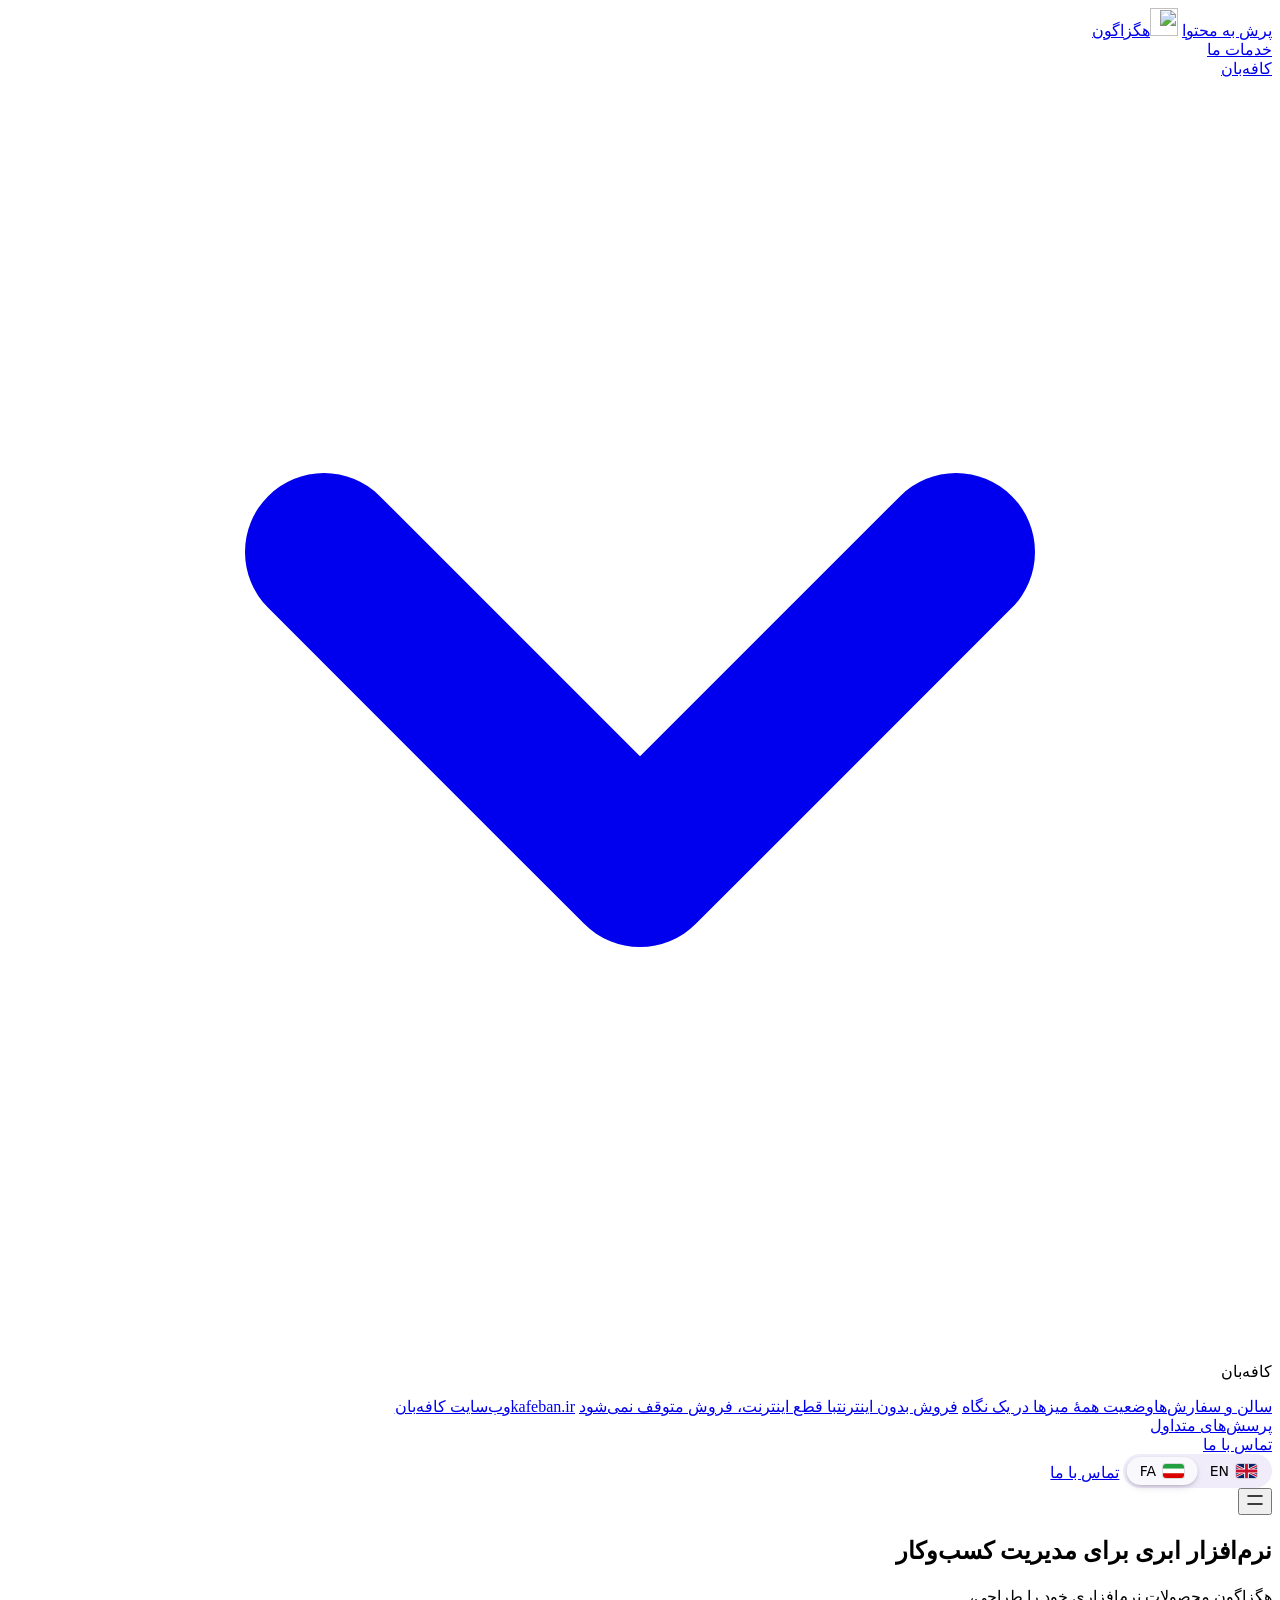
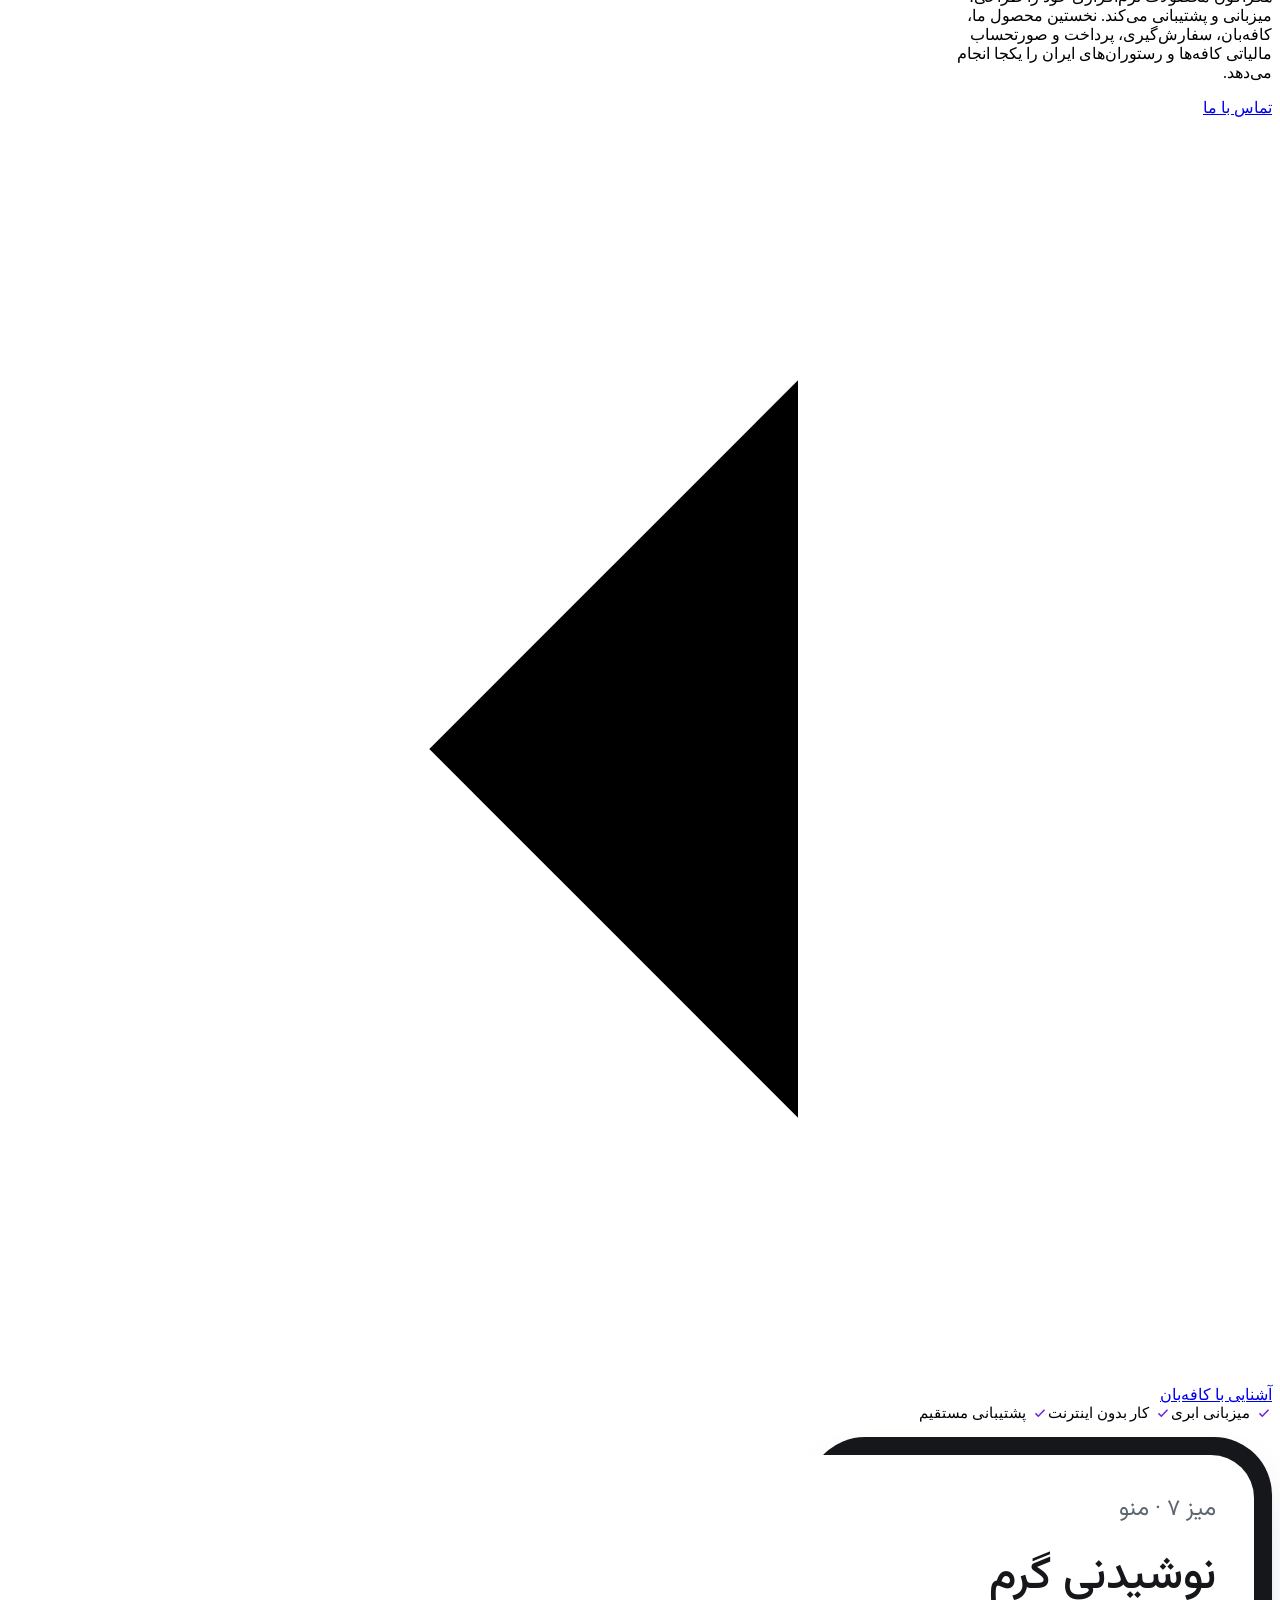
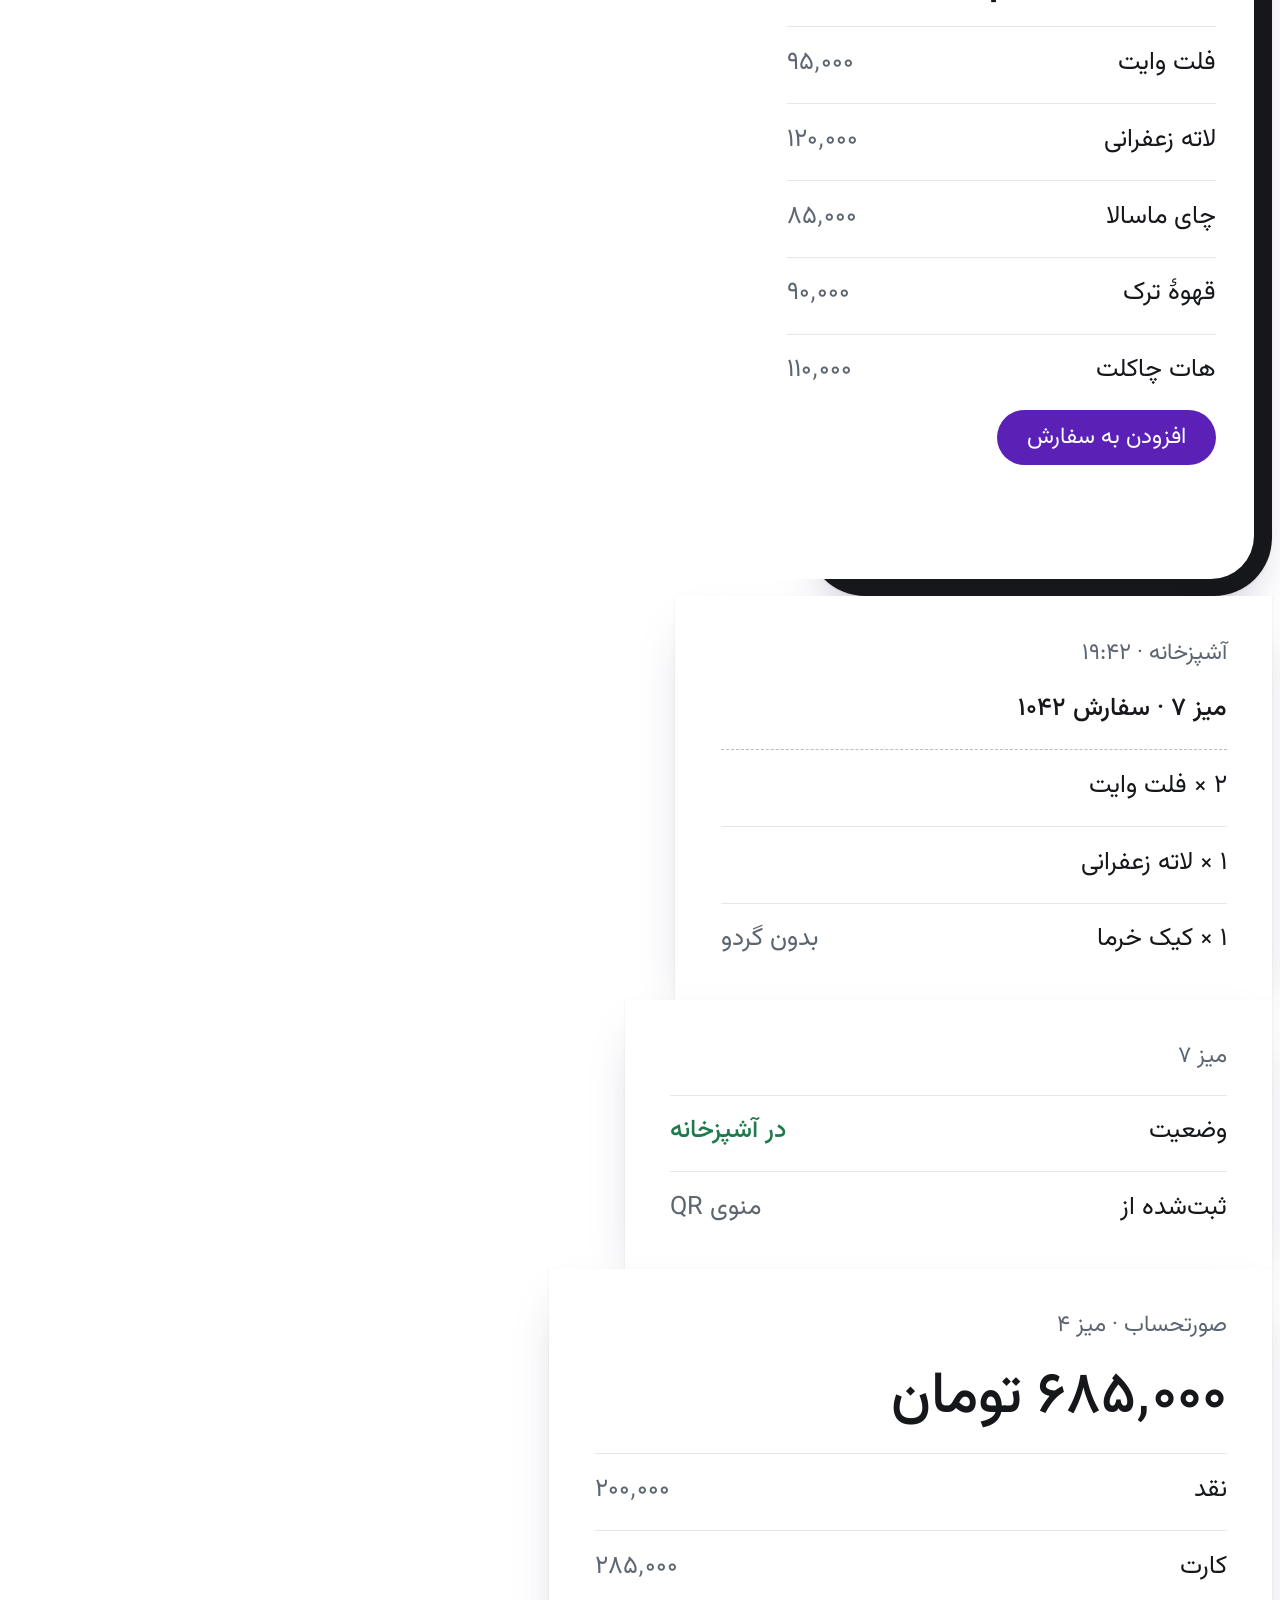
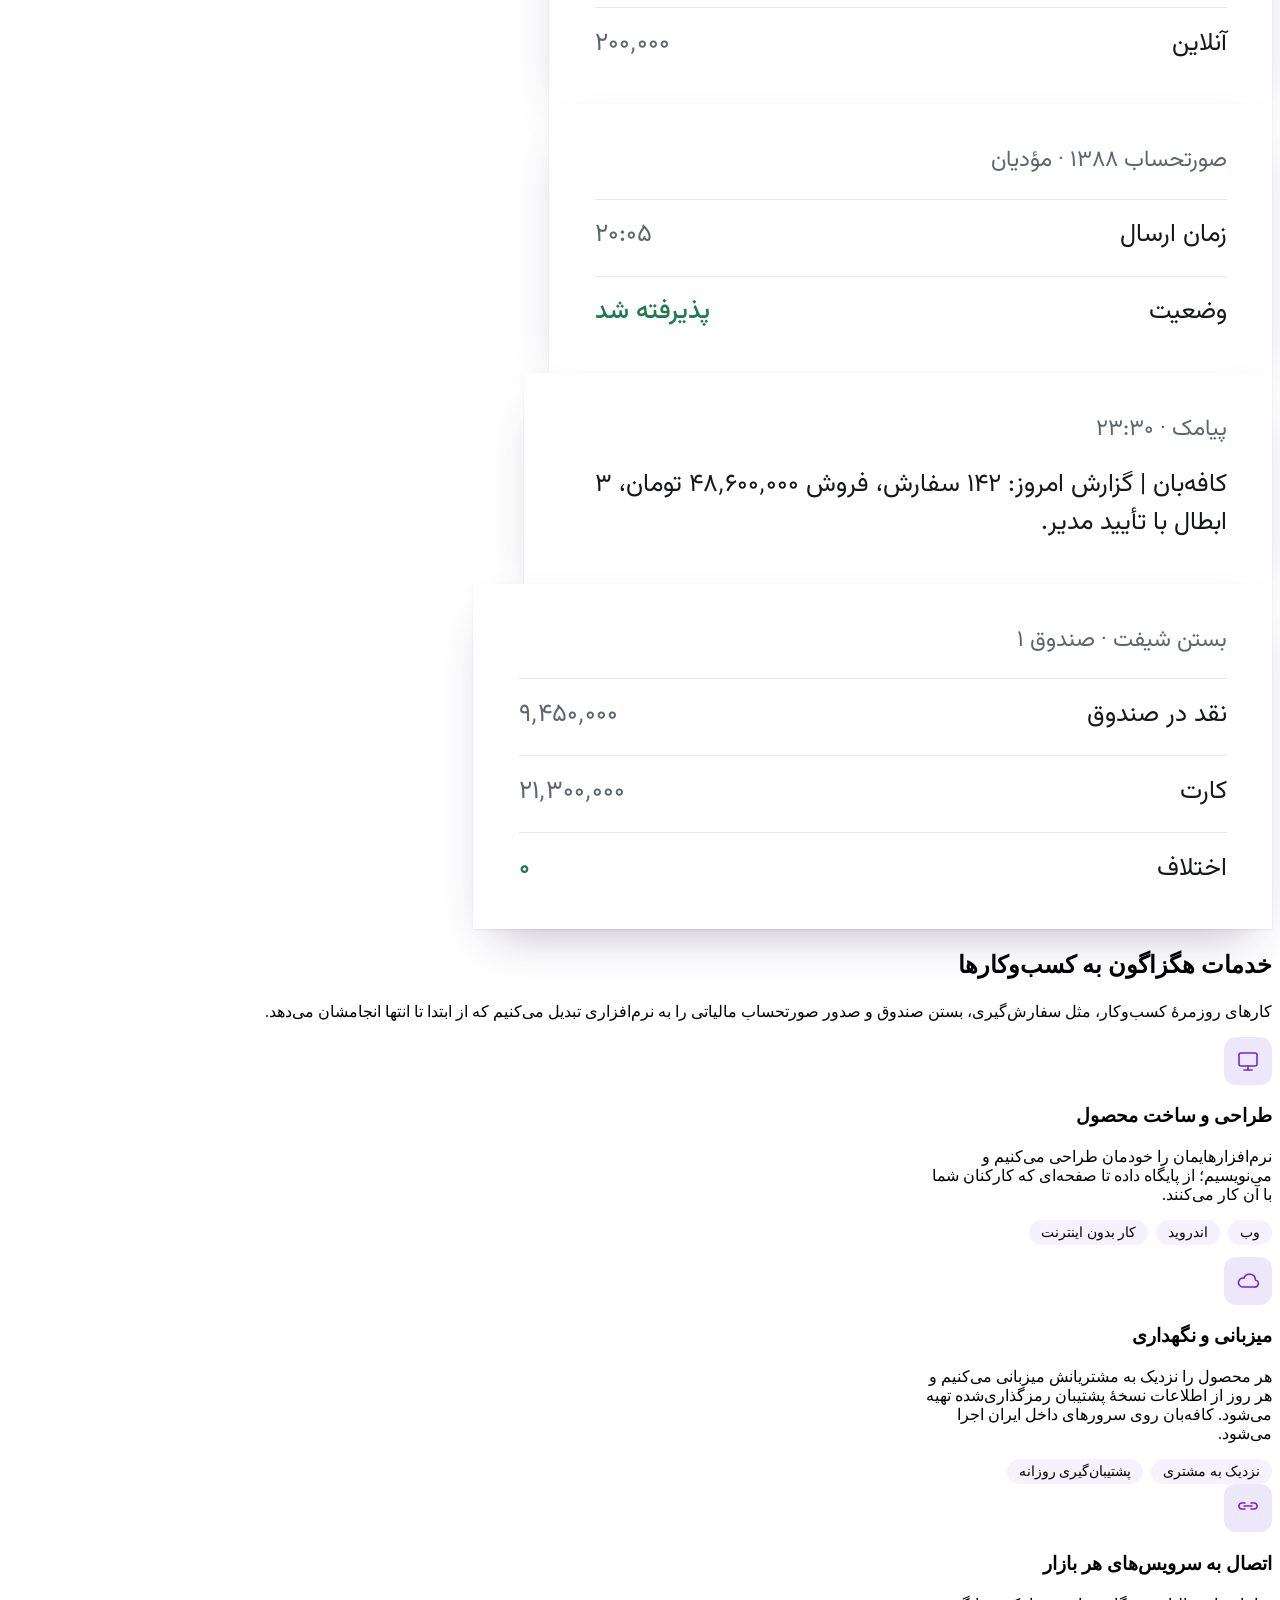
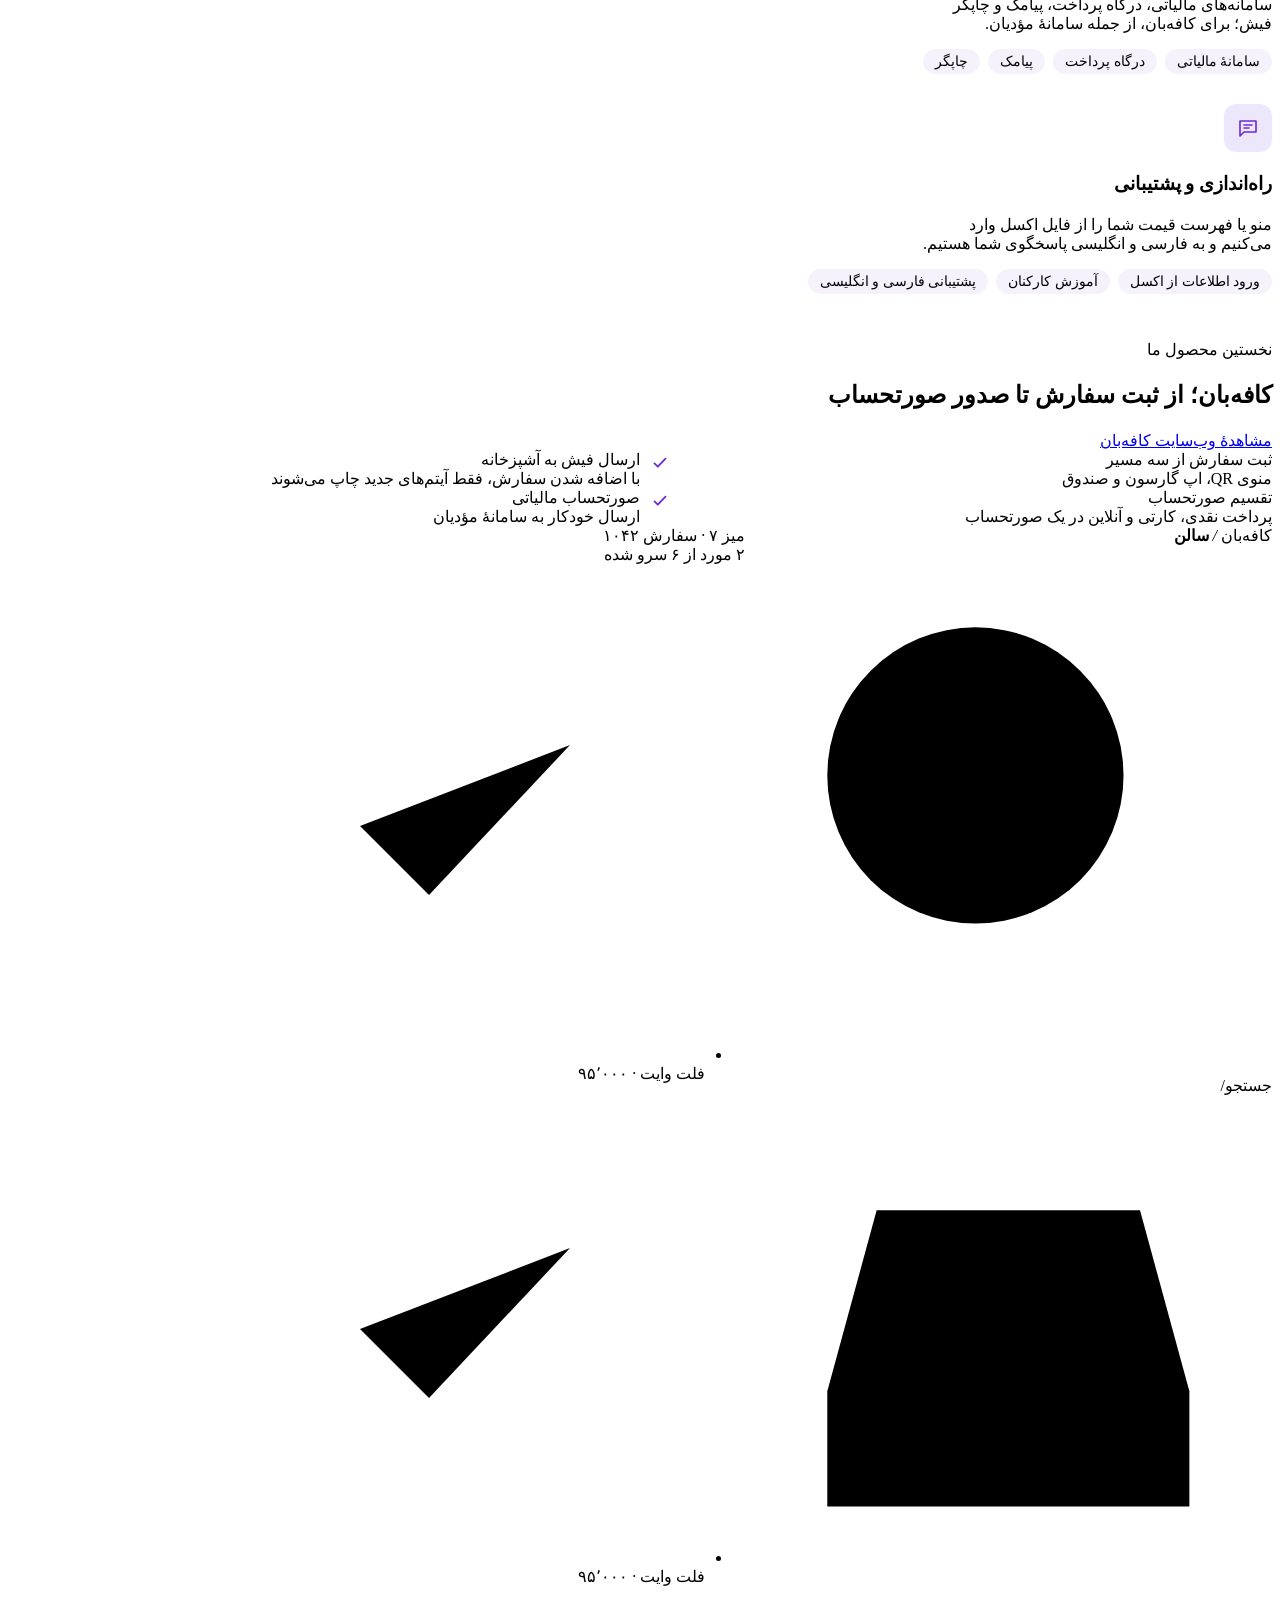
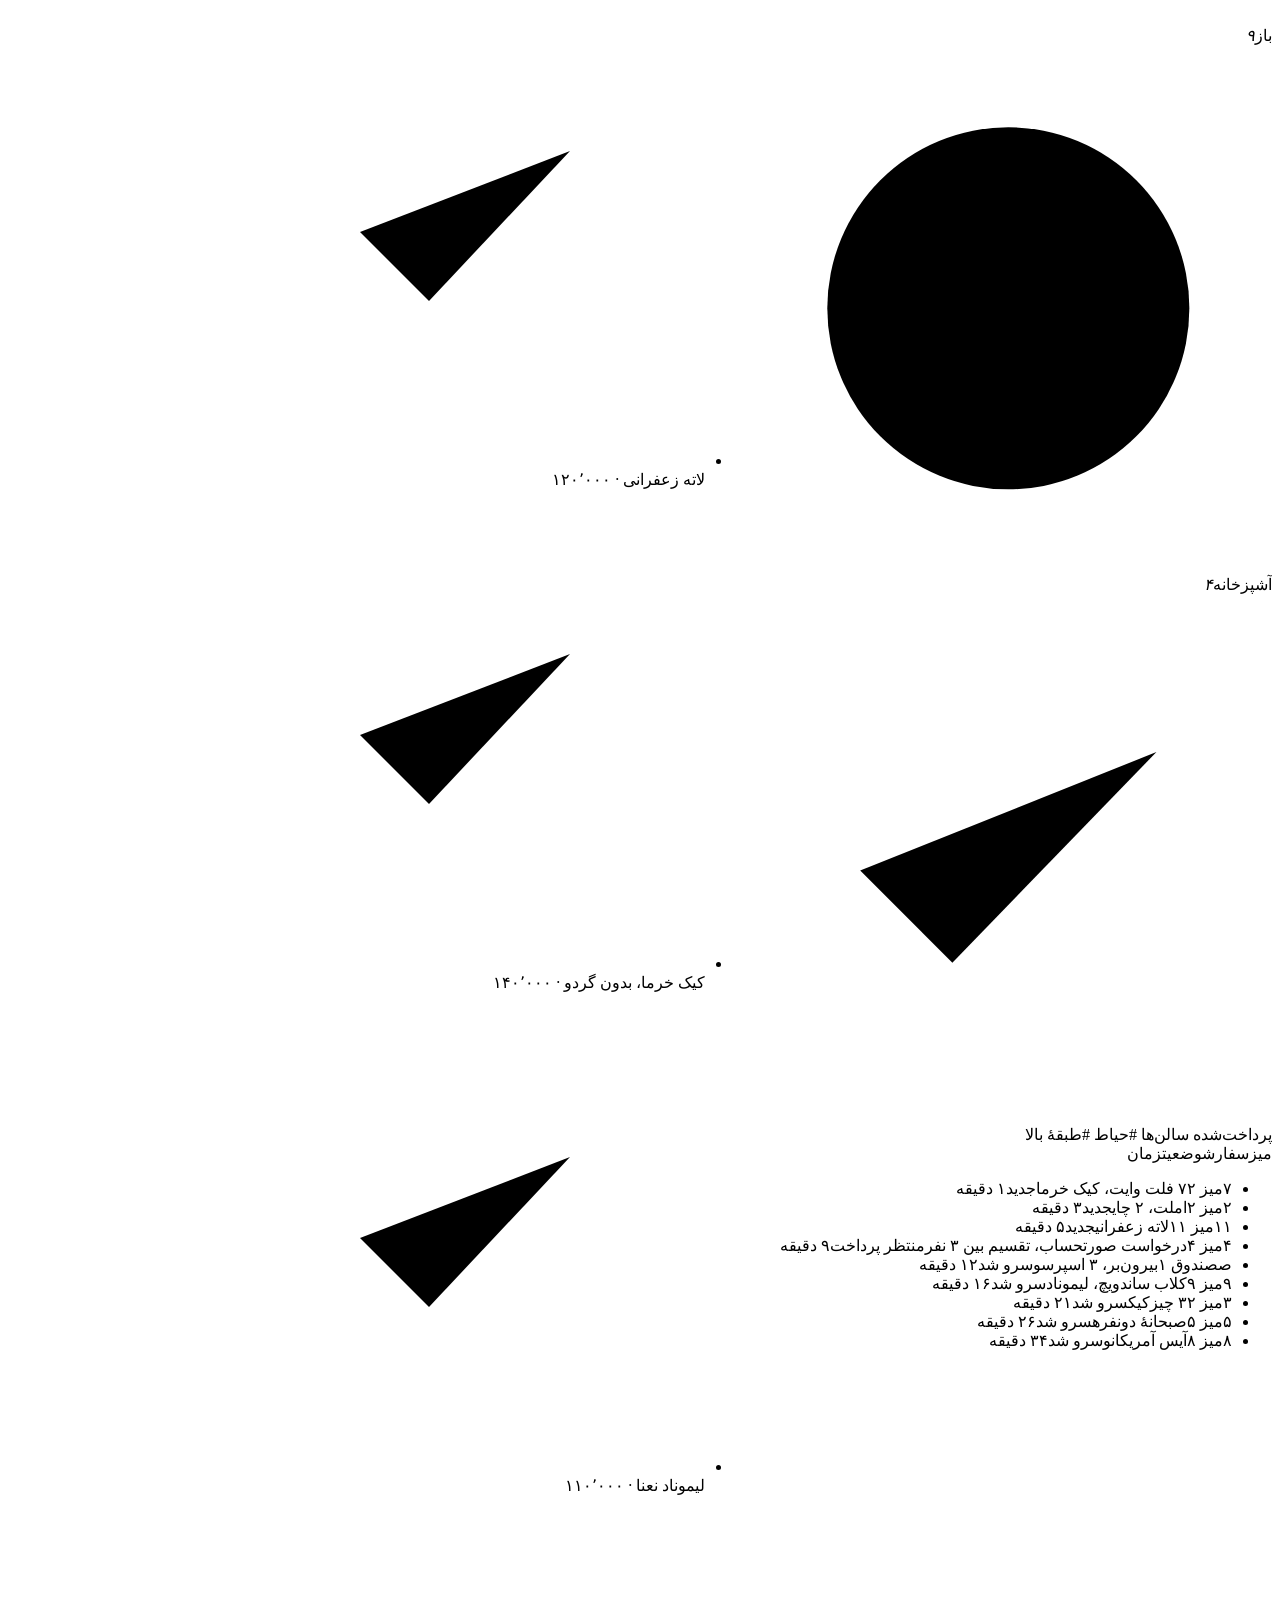
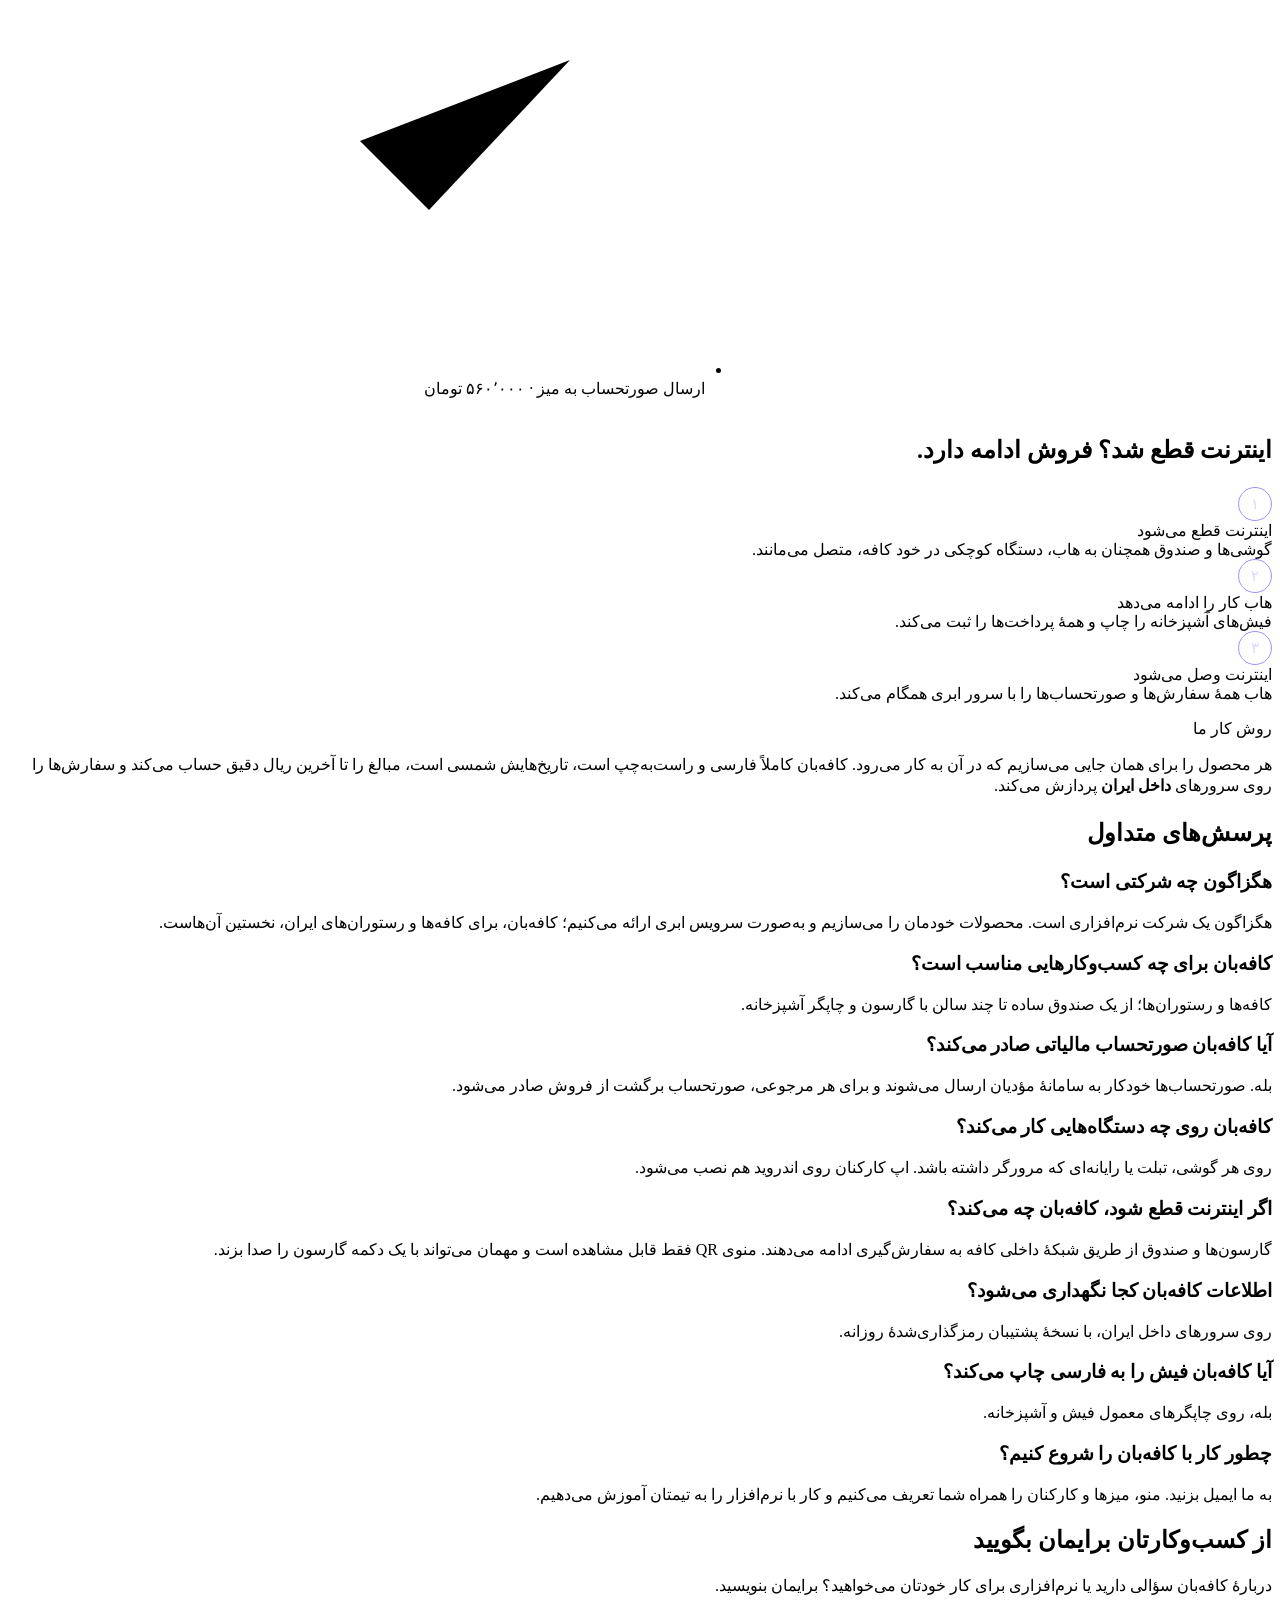
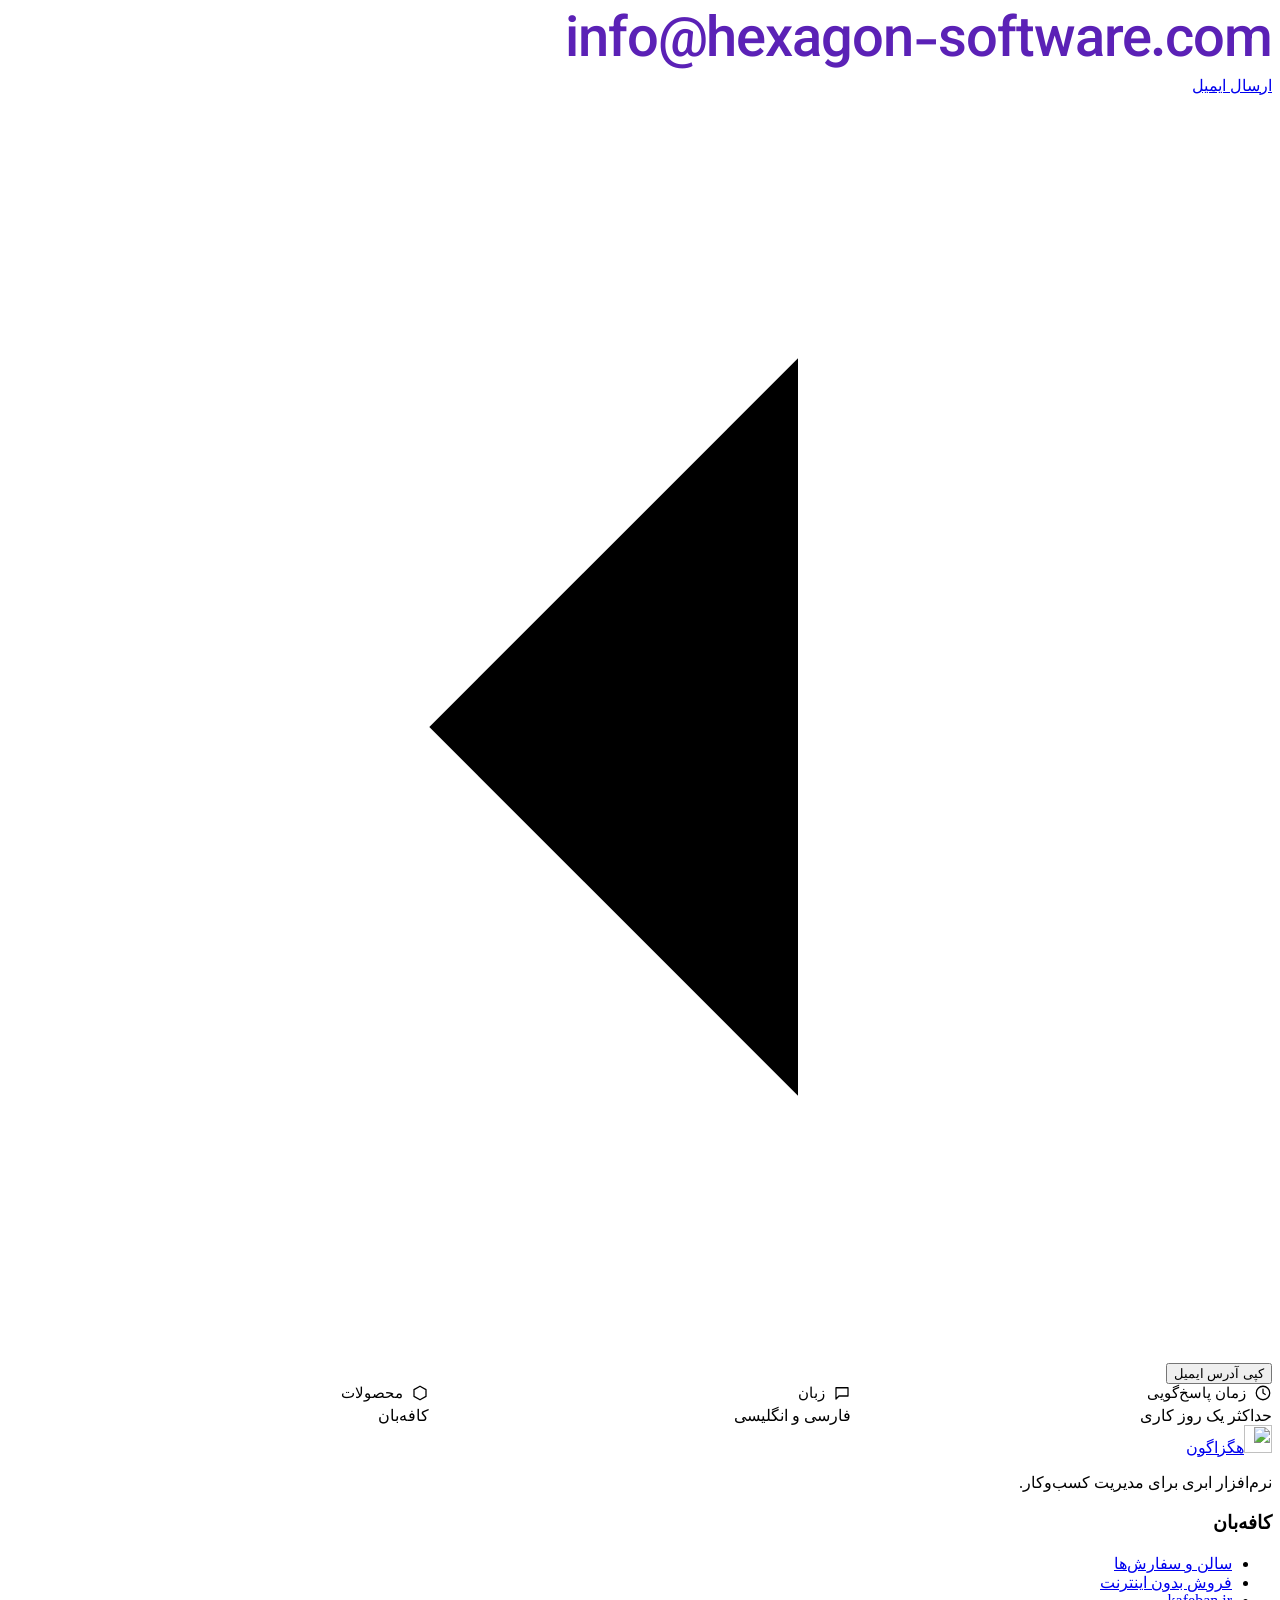
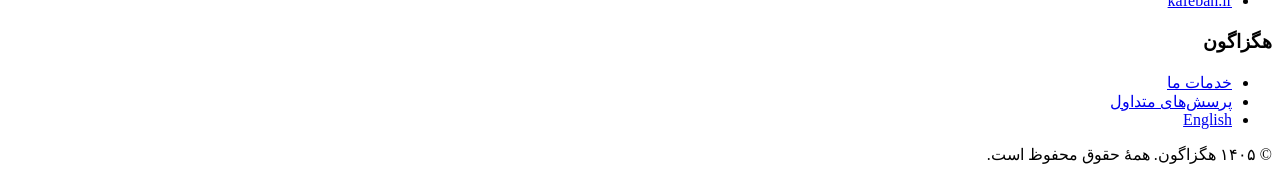
==== fa/index.html @ b2564fd8 "feat: add English and Persian company pages - Hero, services, Kafeban, offline selling, approach, FA" ====
<!doctype html>
<html lang="fa" dir="rtl" data-type="software" data-radius="soft" data-ground="sky" data-buttons="pill" data-motion>
<head>
<meta charset="utf-8">
<meta name="viewport" content="width=device-width, initial-scale=1, viewport-fit=cover">
<title>هگزاگون | نرم‌افزار ابری برای مدیریت کسب‌وکار</title>
<meta name="description" content="هگزاگون نرم‌افزارهای ابری خود را طراحی، میزبانی و پشتیبانی می‌کند. کافه‌بان، نخستین محصول ما، سفارش‌گیری، پرداخت و صورتحساب مالیاتی کافه‌ها و رستوران‌های ایران را یکجا انجام می‌دهد.">
<meta property="og:type" content="website">
<meta property="og:title" content="هگزاگون | نرم‌افزار ابری برای مدیریت کسب‌وکار">
<meta property="og:description" content="کافه‌بان، نخستین محصول هگزاگون، سفارش‌گیری، پرداخت و صورتحساب مالیاتی کافه‌ها و رستوران‌های ایران را یکجا انجام می‌دهد.">
<meta property="og:url" content="https://hexagon-software.com/fa/">
<meta property="og:image" content="https://hexagon-software.com/share.jpg">
<meta name="twitter:card" content="summary_large_image">
<link rel="icon" href="../favicon.svg" type="image/svg+xml">
<meta name="theme-color" content="#f9f8fc">
<link rel="canonical" href="https://hexagon-software.com/fa/">
<link rel="alternate" hreflang="fa" href="https://hexagon-software.com/fa/">
<link rel="alternate" hreflang="en" href="https://hexagon-software.com/">
<meta name="site-kind" content="software">
<meta name="page-type" content="software">
<link rel="preconnect" href="https://fonts.googleapis.com">
<link rel="preconnect" href="https://fonts.gstatic.com" crossorigin>
<link href="https://fonts.googleapis.com/css2?family=Vazirmatn:wght@400..600&family=DM+Mono:wght@400;500&display=swap" rel="stylesheet">
<link rel="stylesheet" href="../assets/system.css">
<link rel="stylesheet" href="../assets/ui/cards.css">
<link rel="stylesheet" href="../assets/motion/motion.css">
<link rel="stylesheet" href="../assets/backgrounds/backgrounds.css">
<link rel="stylesheet" href="../assets/layout/layout.css">
<link rel="stylesheet" href="../assets/icons/icon.css">
<style>
:root {
  /* violet, from the logo (#7C3AED): darker steps carry text and buttons so they read at 7:1 */
  --p-bg: #f9f8fc; --p-surface: #f0ecf9; --p-ink: #1f1633; --p-muted: #4e4466;
  --p-accent: #6d28d9; --p-accent-ink: #ffffff; --p-action: #5b21b6; --p-action-ink: #ffffff;
  --p-inv-bg: #1f1633; --p-inv-surface: #2d2247; --p-inv-ink: #f9f8fc; --p-inv-muted: #cbc3dd;
  --p-inv-accent: #c4b5fd; --p-inv-accent-ink: #1f1633; --p-inv-action: #f9f8fc; --p-inv-action-ink: #1f1633;
  /* Persian: Vazirmatn in place of Instrument Sans (no Persian glyphs); no negative tracking on Persian script */
  --font-display: "Vazirmatn", system-ui, sans-serif;
  --font-text: "Vazirmatn", system-ui, sans-serif;
  --font-mono: "DM Mono", ui-monospace, "SFMono-Regular", Menlo, Consolas, monospace;
  --display-weight: 500;
  --display-tracking: 0;
  --display-tracking-xl: 0;
  --display-stretch: 100%;
  --ly-scale: 1;
}
</style>
<link rel="stylesheet" href="../assets/ui/base.css">
<link rel="stylesheet" href="../assets/ui/window/fragment.css">
<link rel="stylesheet" href="../assets/ui/checklist/fragment.css">
<link rel="stylesheet" href="../assets/diagrams/diagram.css">
<script>document.documentElement.classList.add('m-enter');setTimeout(()=>document.documentElement.classList.add('m-enter-done'),700)</script>
<script src="../assets/backgrounds/backgrounds.js"></script>
<script>document.documentElement.classList.add('mo-js');setTimeout(()=>document.documentElement.classList.add('mo-safe'),2500)</script>
<link rel="modulepreload" href="../assets/moments/moments.js">
<link rel="modulepreload" href="../assets/moments/lib.js">
<link rel="modulepreload" href="../assets/moments/word-highlight/moment.js">
<link rel="stylesheet" href="../assets/moments/word-highlight/moment.css">
<style>
  /* right to left: the kit is written left to right, so the few physical sides it sets are turned here */
  [dir="rtl"] body { letter-spacing: 0; }
  [dir="rtl"] h1, [dir="rtl"] h2, [dir="rtl"] h3, [dir="rtl"] .mo-wh__text { letter-spacing: 0; line-height: 1.35; }
  [dir="rtl"] .m-arrow, [dir="rtl"] .link::after { transform: scaleX(-1); }
  [dir="rtl"] .ui, [dir="rtl"] .dg { direction: rtl; }
  .nav__logo img { width: 28px; height: 28px; }
  .ly-collage { container-type: inline-size; }
  .ly-collage .ly-piece { box-shadow: 0 1px 2px rgb(0 0 0 / .08), 0 22px 48px -22px rgb(40 20 80 / .35); background: #fff; color: #15171a; font: 400 max(13px, 2cqw)/1.5 var(--font-text); }
  .pc { padding: 3.2cqw 3.6cqw; display: grid; gap: 1.6cqw; align-content: start; }
  .pc .lbl, .pc-phone .lbl { color: #5d6670; font-size: max(13px, 1.8cqw); }
  .pc b { font-weight: 500; }
  .pc .ln, .pc-phone .ln { display: flex; justify-content: space-between; gap: 2cqw; padding-top: 1.4cqw; border-top: 1px solid #e6e9ec; }
  .pc .ln em, .pc-phone .ln em { font-style: normal; color: #5d6670; }
  .pc .ok { color: #1f7a4d; font-weight: 500; }
  .pc .big { font: 500 4.6cqw/1.2 var(--font-display); }
  .pc-ticket { background: #fffdf7; }
  .pc-ticket .cut { border-top: 1px dashed #b9bcc0; }
  .pc-phone { background: #15171a !important; border-radius: 4.6cqw; padding: 1.4cqw; }
  .pc-phone > div { width: 100%; height: 100%; border-radius: 3.4cqw; overflow: hidden; background: #fff; padding: 3cqw 3cqw 9cqw; display: grid; gap: 1.6cqw; align-content: start; }
  .pc-phone h4 { margin: 0; font: 500 3.6cqw/1.3 var(--font-display); }
  .pc-phone .add { justify-self: start; background: #5b21b6; color: #fff; border-radius: 99px; padding: .8cqw 2.4cqw; font-size: max(13px, 1.8cqw); }
  .pc-sms { background: #f1edf9; }
  @media (max-width: 639px) { .pc .ln:nth-of-type(n+4), .pc-phone .ln:nth-of-type(n+4), .pc-phone .ln em { display: none; } }
  .app.ui { display: grid; grid-template-columns: minmax(0, 5fr) minmax(0, 7fr); margin-top: var(--s-7); background: var(--u-bg); border: 1px solid var(--u-border); border-radius: var(--u-r); box-shadow: var(--u-shadow); }
  .app > .app__pane { position: relative; min-width: 0; min-height: 0; overflow: hidden; }
  .app > .app__pane + .app__pane { border-inline-start: 1px solid var(--u-line); }
  .app > .app__pane > .ui-panel { width: 100%; border: 0; border-radius: 0; box-shadow: none; }
  .app > .app__pane::after { content: ""; position: absolute; inset: auto 0 0 0; height: 64px; background: linear-gradient(transparent, var(--u-bg)); pointer-events: none; }
  .app__pane--open { padding: var(--s-6); }
  .app__pane--open > .ui-checks { max-width: 520px; }
  @media (min-width: 1024px) and (max-width: 1279px) { .app.ui { grid-template-columns: minmax(0, 4fr) minmax(0, 8fr); } }
  @media (max-width: 1023px) {
    .app.ui { grid-template-columns: minmax(0, 1fr); grid-template-rows: auto minmax(0, 1fr); }
    .app > .app__pane--list { max-height: 252px; }
    .app > .app__pane--list::after { display: none; }
    .app .ui-win__side { display: none; }
    .app .ui-win__body { grid-template-columns: minmax(0, 1fr); }
    .app > .app__pane + .app__pane { border-inline-start: 0; border-top: 1px solid var(--u-line); }
  }
  @media (max-width: 639px) {
    .app.ui { grid-template-rows: minmax(0, 1fr); }
    .app > .app__pane--list { display: none; }
    .app > .app__pane + .app__pane { border-top: 0; }
    .app__pane--open { padding: var(--s-4); }
  }
  /* hero: text and buttons together on the left, the collage on the right (no lone button column) */
  @media (min-width: 1024px) {
    .hero--triptych .hero__grid { grid-template-rows: 1fr; }
    .hero--triptych .hero__grid > :first-child { grid-column: 1 / span 5; grid-row: 1; align-self: center; }
    .hero--triptych .ly-collage { grid-column: 7 / span 6; grid-row: 1; }
  }
  .hero--triptych .hero__lead { max-width: 40ch; }
  .hero .btn-row { margin-top: var(--s-6); }
  .hero__proof { margin-top: var(--s-5); display: flex; flex-wrap: wrap; gap: var(--s-2) var(--s-4); color: var(--muted); font-size: var(--t-small, 15px); list-style: none; padding: 0; }
  .hero__proof li { display: flex; align-items: center; gap: 6px; }
  .hero__proof svg { width: 16px; height: 16px; flex: none; }
  /* what we do: four cards, each with its own icon */
  #what .card { padding: var(--s-6); min-height: 220px; }
  #what .card > p { max-width: 44ch; }
  .tags { display: flex; flex-wrap: wrap; gap: 8px; margin-top: auto; padding-top: var(--s-4); list-style: none; padding-inline: 0; margin-bottom: 0; }
  .tags li { font-size: 14px; padding: 4px 12px; border-radius: 99px; background: var(--p-bg); border: 1px solid var(--line); color: var(--muted); }
  .card__ic { width: 48px; height: 48px; display: grid; place-items: center; border-radius: 12px; background: var(--p-surface); color: var(--p-ink); margin-bottom: var(--s-3); }
  .card__ic svg { width: 24px; height: 24px; fill: none; stroke: currentColor; stroke-width: 1.6; stroke-linecap: round; stroke-linejoin: round; }
  #what .card { transition: transform .2s ease, box-shadow .2s ease; }
  #what .card:hover { transform: translateY(-2px); box-shadow: 0 18px 40px -24px rgb(40 20 80 / .35); }
  /* product points */
  .points { list-style: none; padding: 0; margin: 0; display: grid; grid-template-columns: repeat(2, minmax(0, 1fr)); gap: var(--s-4) var(--s-6); }
  .points li { display: grid; grid-template-columns: 20px 1fr; gap: 10px; align-items: start; }
  .points svg { width: 20px; height: 20px; margin-top: 3px; fill: none; stroke: currentColor; stroke-width: 1.8; stroke-linecap: round; stroke-linejoin: round; }
  .points b { display: block; font-weight: 500; }
  .points span { color: var(--muted); }
  @media (max-width: 639px) { .points { grid-template-columns: 1fr; } }
  .ui-check.is-done .ui-check__label::after { display: none; }
  /* offline steps */
  #offline .stack-5 { align-self: center; }
  .steps { list-style: none; padding: 0; margin: var(--s-6) 0 0; display: grid; gap: var(--s-4); counter-reset: st; }
  .steps li { display: grid; grid-template-columns: 32px 1fr; gap: var(--s-3); counter-increment: st; }
  .steps li::before { content: counter(st); width: 32px; height: 32px; border-radius: 50%; display: grid; place-items: center; border: 1px solid color-mix(in oklab, currentColor 40%, transparent); font-size: 15px; }
  .steps b { display: block; font-weight: 500; }
  /* contact */
  .contact { display: grid; gap: var(--s-6); }
  .contact__mail { font: 500 clamp(22px, 5.6vw, 56px)/1.15 var(--font-display); letter-spacing: -0.02em; color: var(--ink); text-decoration: none; overflow-wrap: normal; }
  .contact__mail:hover { text-decoration: underline; text-underline-offset: 6px; text-decoration-thickness: 2px; }
  .contact__facts { display: grid; grid-template-columns: repeat(3, minmax(0, 1fr)); gap: var(--s-4); margin: 0; padding-top: var(--s-5); border-top: 1px solid var(--line); }
  .contact__facts dt { color: var(--muted); font-size: 15px; }
  .contact__facts dd { margin: 4px 0 0; font-weight: 500; }
  @media (max-width: 639px) { .contact__facts { grid-template-columns: 1fr; } }
  /* the diagram flows right to left: mirror the drawing, keep each node's words readable */
  [dir="rtl"] .dg { direction: ltr; transform: scaleX(-1); }
  [dir="rtl"] .dg-node > * { transform: scaleX(-1); }
  [dir="rtl"] .points li, [dir="rtl"] .steps li { text-align: start; }
  /* language switch: two flags in a pill, the thumb slides to the other side before the page changes */
  .lang { --dir: 1; position: relative; display: inline-grid; grid-template-columns: 1fr 1fr; padding: 3px; border-radius: 99px; background: var(--p-surface); border: 1px solid var(--line); color: var(--ink); text-decoration: none; font: 500 14px/1 var(--font-text); isolation: isolate; }
  [dir="rtl"] .lang { --dir: -1; }
  .lang__opt { position: relative; z-index: 1; display: flex; align-items: center; justify-content: center; gap: 7px; padding: 7px 12px; border-radius: 99px; color: var(--muted); transition: color .3s ease; font-family: system-ui, sans-serif; }
  .lang__opt svg { width: 21px; height: 14px; border-radius: 3px; box-shadow: 0 0 0 1px rgb(0 0 0 / .12); transition: transform .35s cubic-bezier(.3,.7,.2,1); }
  .lang__thumb { position: absolute; z-index: 0; top: 3px; bottom: 3px; inset-inline-start: 3px; width: calc(50% - 3px); border-radius: 99px; background: var(--p-bg); box-shadow: 0 1px 3px rgb(0 0 0 / .14), 0 4px 10px -4px rgb(40 20 80 / .25); transition: transform .38s cubic-bezier(.3,.7,.2,1); }
  .lang[data-cur="2"] .lang__thumb, .lang.is-going[data-cur="1"] .lang__thumb { transform: translateX(calc(var(--dir) * 100%)); }
  .lang.is-going[data-cur="2"] .lang__thumb { transform: none; }
  .lang:not(.is-going)[data-cur="1"] .lang__opt:first-of-type, .lang:not(.is-going)[data-cur="2"] .lang__opt:nth-of-type(2),
  .lang.is-going[data-cur="1"] .lang__opt:nth-of-type(2), .lang.is-going[data-cur="2"] .lang__opt:first-of-type { color: var(--ink); }
  .lang:hover .lang__opt svg { transform: scale(1.08); }
  .lang:focus-visible { outline: 2px solid var(--ink); outline-offset: 3px; }
  @media (prefers-reduced-motion: reduce) { .lang__thumb, .lang__opt svg { transition: none; } }
  /* phone and tablet: the flags stay in the bar; on a phone they replace the button (it is in the menu sheet and the hero) */
  @media (max-width: 1023px) {
    .nav:not(.is-open) .nav__actions > .lang { display: inline-grid; }
    .nav.is-open .nav__actions > .lang { justify-self: center; }
    [dir="rtl"] .nav:not(.is-open) .nav__actions { margin-left: 0; margin-right: auto; }
  }
  @media (max-width: 639px) {
    .nav:not(.is-open) .nav__actions > .btn--primary { display: none; }
    .nav:not(.is-open) .lang__opt { font-size: 0; gap: 0; padding: 8px 10px; }
  }
  [dir="rtl"] .steps li::before { content: counter(st, persian); }
  [dir="rtl"] .contact__mail { text-align: right; }
  /* gate fixes: readable card text, hanging icons on the split line, top-aligned splits, a phone hero inside one screen */
  #what .card > p { color: var(--ink); }
  .contact__facts { border-top: 0; padding-top: 0; }
  .contact__facts dt { display: flex; align-items: center; gap: 8px; }
  .contact__facts dt svg { width: 18px; height: 18px; fill: none; stroke: currentColor; stroke-width: 1.7; stroke-linecap: round; stroke-linejoin: round; }
  .points li { position: relative; display: block; }
  .points li > svg { position: absolute; inset-inline-start: -30px; top: 0; }
  .steps li { grid-template-columns: 1fr; gap: var(--s-2); }
  @media (min-width: 1024px) { .hero--triptych .hero__grid > :first-child { align-self: center; } .hero--triptych .ly-collage { align-self: stretch; } }
  #offline .stack-5 { align-self: start; }
  @media (max-width: 639px) { .hero__proof, .pc-phone .add { display: none; } .ly-collage { min-height: 260px; } .points li > svg { position: static; float: inline-start; margin-inline-end: 10px; } }
  /* violet accents: icons, ticks and step numbers take the logo's colour */
  .card__ic { background: #ede7fb; color: var(--p-accent); }
  .hero__proof svg, .points svg { color: var(--p-accent); }
  .tags li { background: #f5f2fc; }
  .ground-inverse .steps li::before { border-color: #a78bfa; color: #ddd6fe; }
  .contact__mail { color: var(--p-action); }
</style>
</head>
<body>
<!-- the Persian page: the English page (../index.html) in Persian, right to left, the same deal and sections -->

<header class="nav">
  <div class="wrap nav__bar">
    <a class="skip-link" href="#top">پرش به محتوا</a>
    <a class="nav__logo" href="#top"><img src="../brand/hexagon-mark.svg" alt="" width="28" height="28">هگزاگون</a>
    <nav class="nav__links" aria-label="منوی اصلی">
      <div class="nav__item"><a class="nav__link" href="#what">خدمات ما</a></div>
      <div class="nav__item">
        <a class="nav__link" href="#kafeban">کافه‌بان <svg class="chev" viewBox="0 0 12 12" aria-hidden="true"><path d="M3 4.5l3 3 3-3" fill="none" stroke="currentColor" stroke-width="1.5" stroke-linecap="round" stroke-linejoin="round"/></svg></a>
        <div class="nav__menu">
          <div class="wrap grid">
            <div class="menu-col span-3">
              <p class="t-label">کافه‌بان</p>
              <a href="#kafeban">سالن و سفارش‌ها<span>وضعیت همهٔ میزها در یک نگاه</span></a>
              <a href="#offline">فروش بدون اینترنت<span>با قطع اینترنت، فروش متوقف نمی‌شود</span></a>
              <a href="https://kafeban.ir">kafeban.ir<span>وب‌سایت کافه‌بان</span></a>
            </div>
          </div>
        </div>
      </div>
      <div class="nav__item"><a class="nav__link" href="#questions">پرسش‌های متداول</a></div>
      <div class="nav__item"><a class="nav__link" href="#contact">تماس با ما</a></div>
    </nav>
    <div class="nav__actions">
      <a class="lang" href="../" hreflang="en" lang="en" data-cur="2" aria-label="English version"><span class="lang__thumb" aria-hidden="true"></span><span class="lang__opt"><svg viewBox="0 0 60 30" preserveAspectRatio="xMidYMid slice" aria-hidden="true"><clipPath id="flag-gb"><path d="M0 0h60v30H0z"/></clipPath><g clip-path="url(#flag-gb)"><path d="M0 0h60v30H0z" fill="#012169"/><path d="M0 0l60 30M60 0L0 30" stroke="#fff" stroke-width="6"/><path d="M0 0l60 30M60 0L0 30" stroke="#c8102e" stroke-width="2.5"/><path d="M30 0v30M0 15h60" stroke="#fff" stroke-width="10"/><path d="M30 0v30M0 15h60" stroke="#c8102e" stroke-width="6"/></g></svg>EN</span><span class="lang__opt"><svg viewBox="0 0 3 2" preserveAspectRatio="xMidYMid slice" aria-hidden="true"><path fill="#239f40" d="M0 0h3v.67H0z"/><path fill="#fff" d="M0 .67h3v.66H0z"/><path fill="#da0000" d="M0 1.33h3V2H0z"/></svg>FA</span></a>
      <a class="btn btn--primary" href="#contact">تماس با ما</a>
    </div>
    <button class="nav__toggle" type="button" aria-expanded="false" aria-label="باز کردن منو">
      <svg width="18" height="18" viewBox="0 0 18 18" aria-hidden="true"><path d="M2 5h14M2 13h14" stroke="currentColor" stroke-width="1.6" stroke-linecap="round"/></svg>
    </button>
  </div>
</header>

<main id="top">
  <section class="hero hero--triptych" data-enter aria-labelledby="hero-h">
    <div class="wrap"><div class="hero-text grid hero__grid">
      <div class="span-5">
        <h1 id="hero-h">نرم‌افزار ابری برای مدیریت کسب‌وکار</h1>
        <p class="hero__lead">هگزاگون محصولات نرم‌افزاری خود را طراحی، میزبانی و پشتیبانی می‌کند. نخستین محصول ما، کافه‌بان، سفارش‌گیری، پرداخت و صورتحساب مالیاتی کافه‌ها و رستوران‌های ایران را یکجا انجام می‌دهد.</p>
        <div class="btn-row">
          <a class="btn btn--primary" href="#contact">تماس با ما<svg class="m-arrow" viewBox="0 0 12 12" aria-hidden="true"><path class="m-arrow__stem" d="M1 6h8"/><path class="m-arrow__head" d="M4.5 2.5 8 6l-3.5 3.5"/></svg></a>
          <a class="btn btn--secondary" href="#kafeban">آشنایی با کافه‌بان</a>
        </div>
        <ul class="hero__proof">
          <li><svg viewBox="0 0 16 16" fill="none" stroke="currentColor" stroke-width="1.6" aria-hidden="true"><path d="m3.5 8.4 2.8 2.8 6.2-6.4"/></svg>میزبانی ابری</li>
          <li><svg viewBox="0 0 16 16" fill="none" stroke="currentColor" stroke-width="1.6" aria-hidden="true"><path d="m3.5 8.4 2.8 2.8 6.2-6.4"/></svg>کار بدون اینترنت</li>
          <li><svg viewBox="0 0 16 16" fill="none" stroke="currentColor" stroke-width="1.6" aria-hidden="true"><path d="m3.5 8.4 2.8 2.8 6.2-6.4"/></svg>پشتیبانی مستقیم</li>
        </ul>
      </div>
      <div class="ly-collage span-6 start-7" role="img" aria-label="کافه‌بان در کار: منوی QR روی گوشی مهمان، فیش آشپزخانه، صورتحساب تقسیم‌شده، صورتحساب پذیرفته‌شده در سامانهٔ مؤدیان و گزارش شبانهٔ صاحب کافه">
        <div class="ly-collage__set is-on">
          <div class="ly-piece pc-phone" style="right: 4%; top: 6%; width: 34%; height: 60%"><div>
            <span class="lbl">میز ۷ · منو</span>
            <h4>نوشیدنی گرم</h4>
            <div class="ln"><span>فلت وایت</span><em>۹۵٬۰۰۰</em></div>
            <div class="ln"><span>لاته زعفرانی</span><em>۱۲۰٬۰۰۰</em></div>
            <div class="ln"><span>چای ماسالا</span><em>۸۵٬۰۰۰</em></div>
            <div class="ln"><span>قهوهٔ ترک</span><em>۹۰٬۰۰۰</em></div>
            <div class="ln"><span>هات چاکلت</span><em>۱۱۰٬۰۰۰</em></div>
            <span class="add">افزودن به سفارش</span>
          </div></div>
          <div class="ly-piece pc pc-ticket" style="right: 44%; top: 10%; width: 40%">
            <span class="lbl">آشپزخانه · ۱۹:۴۲</span>
            <b>میز ۷ · سفارش ۱۰۴۲</b>
            <div class="ln cut"><span>۲ × فلت وایت</span></div>
            <div class="ln"><span>۱ × لاته زعفرانی</span></div>
            <div class="ln"><span>۱ × کیک خرما</span><em>بدون گردو</em></div>
          </div>
          <div class="ly-piece pc" style="right: 30%; top: 66%; width: 44%">
            <span class="lbl">میز ۷</span>
            <div class="ln"><span>وضعیت</span><span class="ok">در آشپزخانه</span></div>
            <div class="ln"><span>ثبت‌شده از</span><em>منوی QR</em></div>
          </div>
        </div>
        <div class="ly-collage__set" aria-hidden="true">
          <div class="ly-piece pc" style="right: 4%; top: 8%; width: 50%">
            <span class="lbl">صورتحساب · میز ۴</span>
            <span class="big">۶۸۵٬۰۰۰ تومان</span>
            <div class="ln"><span>نقد</span><em>۲۰۰٬۰۰۰</em></div>
            <div class="ln"><span>کارت</span><em>۲۸۵٬۰۰۰</em></div>
            <div class="ln"><span>آنلاین</span><em>۲۰۰٬۰۰۰</em></div>
          </div>
          <div class="ly-piece pc" style="right: 46%; top: 50%; width: 50%">
            <span class="lbl">صورتحساب ۱۳۸۸ · مؤدیان</span>
            <div class="ln"><span>زمان ارسال</span><em>۲۰:۰۵</em></div>
            <div class="ln"><span>وضعیت</span><span class="ok">پذیرفته شد</span></div>
          </div>
        </div>
        <div class="ly-collage__set" aria-hidden="true">
          <div class="ly-piece pc pc-sms" style="right: 4%; top: 8%; width: 52%">
            <span class="lbl">پیامک · ۲۳:۳۰</span>
            <span>کافه‌بان | گزارش امروز: ۱۴۲ سفارش، فروش ۴۸٬۶۰۰٬۰۰۰ تومان، ۳ ابطال با تأیید مدیر.</span>
          </div>
          <div class="ly-piece pc" style="right: 40%; top: 46%; width: 56%">
            <span class="lbl">بستن شیفت · صندوق ۱</span>
            <div class="ln"><span>نقد در صندوق</span><em>۹٬۴۵۰٬۰۰۰</em></div>
            <div class="ln"><span>کارت</span><em>۲۱٬۳۰۰٬۰۰۰</em></div>
            <div class="ln"><span>اختلاف</span><span class="ok">۰</span></div>
          </div>
        </div>
      </div>
    </div></div>
  </section>

  <section class="section" id="what" aria-labelledby="what-h">
    <div class="wrap">
      <div class="grid grid--top">
        <h2 id="what-h" class="span-6">خدمات هگزاگون به کسب‌وکارها</h2>
        <p class="span-6 start-7">کارهای روزمرهٔ کسب‌وکار، مثل سفارش‌گیری، بستن صندوق و صدور صورتحساب مالیاتی را به نرم‌افزاری تبدیل می‌کنیم که از ابتدا تا انتها انجامشان می‌دهد.</p>
      </div>
      <div class="grid grid--top" style="margin-top: var(--s-7)">
        <article class="card span-6">
          <span class="card__ic" aria-hidden="true"><svg viewBox="0 0 24 24"><rect x="3" y="4" width="18" height="13" rx="2"/><path d="M8 21h8M12 17v4"/></svg></span>
          <h3>طراحی و ساخت محصول</h3>
          <p>نرم‌افزارهایمان را خودمان طراحی می‌کنیم و می‌نویسیم؛ از پایگاه داده تا صفحه‌ای که کارکنان شما با آن کار می‌کنند.</p>
          <ul class="tags"><li>وب</li><li>اندروید</li><li>کار بدون اینترنت</li></ul>
        </article>
        <article class="card span-6">
          <span class="card__ic" aria-hidden="true"><svg viewBox="0 0 24 24"><path d="M7 18a4.5 4.5 0 1 1 .9-8.9A6 6 0 0 1 19.5 11 3.5 3.5 0 0 1 18 18z"/></svg></span>
          <h3>میزبانی و نگهداری</h3>
          <p>هر محصول را نزدیک به مشتریانش میزبانی می‌کنیم و هر روز از اطلاعات نسخهٔ پشتیبان رمزگذاری‌شده تهیه می‌شود. کافه‌بان روی سرورهای داخل ایران اجرا می‌شود.</p>
          <ul class="tags"><li>نزدیک به مشتری</li><li>پشتیبان‌گیری روزانه</li></ul>
        </article>
        <article class="card span-6">
          <span class="card__ic" aria-hidden="true"><svg viewBox="0 0 24 24"><path d="M9 7H6a3 3 0 0 0 0 6h3M15 7h3a3 3 0 0 1 0 6h-3M8 10h8"/></svg></span>
          <h3>اتصال به سرویس‌های هر بازار</h3>
          <p>سامانه‌های مالیاتی، درگاه پرداخت، پیامک و چاپگر فیش؛ برای کافه‌بان، از جمله سامانهٔ مؤدیان.</p>
          <ul class="tags"><li>سامانهٔ مالیاتی</li><li>درگاه پرداخت</li><li>پیامک</li><li>چاپگر</li></ul>
        </article>
        <article class="card span-6">
          <span class="card__ic" aria-hidden="true"><svg viewBox="0 0 24 24"><path d="M4 5h16v11H8l-4 4z"/><path d="M8 9h8M8 12h5"/></svg></span>
          <h3>راه‌اندازی و پشتیبانی</h3>
          <p>منو یا فهرست قیمت شما را از فایل اکسل وارد می‌کنیم و به فارسی و انگلیسی پاسخگوی شما هستیم.</p>
          <ul class="tags"><li>ورود اطلاعات از اکسل</li><li>آموزش کارکنان</li><li>پشتیبانی فارسی و انگلیسی</li></ul>
        </article>
      </div>
    </div>
  </section>

  <section class="section" id="kafeban" aria-labelledby="kafeban-h">
    <div class="wrap">
      <div class="grid grid--top">
        <div class="span-5 stack-4">
          <p class="t-label">نخستین محصول ما</p>
          <h2 id="kafeban-h">کافه‌بان؛ از ثبت سفارش تا صدور صورتحساب</h2>
          <a class="link" href="https://kafeban.ir">مشاهدهٔ وب‌سایت کافه‌بان</a>
        </div>
        <ul class="points span-6 start-7">
          <li><svg viewBox="0 0 20 20" aria-hidden="true"><path d="m4.5 10.4 3.3 3.3 7.7-8"/></svg><div><b>ثبت سفارش از سه مسیر</b><span>منوی QR، اپ گارسون و صندوق</span></div></li>
          <li><svg viewBox="0 0 20 20" aria-hidden="true"><path d="m4.5 10.4 3.3 3.3 7.7-8"/></svg><div><b>ارسال فیش به آشپزخانه</b><span>با اضافه شدن سفارش، فقط آیتم‌های جدید چاپ می‌شوند</span></div></li>
          <li><svg viewBox="0 0 20 20" aria-hidden="true"><path d="m4.5 10.4 3.3 3.3 7.7-8"/></svg><div><b>تقسیم صورتحساب</b><span>پرداخت نقدی، کارتی و آنلاین در یک صورتحساب</span></div></li>
          <li><svg viewBox="0 0 20 20" aria-hidden="true"><path d="m4.5 10.4 3.3 3.3 7.7-8"/></svg><div><b>صورتحساب مالیاتی</b><span>ارسال خودکار به سامانهٔ مؤدیان</span></div></li>
        </ul>
      </div>
      <div class="ui app fill" role="img" aria-label="نمای سالن در کافه‌بان: فهرست میزها با سفارش و وضعیت هرکدام، و جزئیات سفارش میز ۷" data-ui-pause-host>
        <div class="app__pane app__pane--list">
          <div class="ui ui-panel ui-win" data-ui="window" data-open="جدید" data-work="در آشپزخانه" data-done="سرو شد">
            <div class="ui-win__bar">
              <span class="ui-dots" aria-hidden="true"><i></i><i></i><i></i></span>
              <span class="ui-win__crumb">کافه‌بان <i>/</i> <b>سالن</b></span>
              <span class="ui-spacer"></span>
              <span class="ui-win__search" aria-hidden="true"><svg class="ui-icon" viewBox="0 0 16 16"><circle cx="7" cy="7" r="4.5"/><path d="m10.5 10.5 3 3"/></svg><span class="ui-win__ph">جستجو</span><span class="ui-kbd">/</span></span>
            </div>
            <div class="ui-win__body">
              <nav class="ui-win__side" aria-hidden="true">
                <span class="ui-win__nav is-on"><svg class="ui-icon" viewBox="0 0 16 16"><path d="M2.5 9h3l1 1.5h3l1-1.5h3"/><path d="M2.5 9 4 3.5h8L13.5 9v3.5h-11z"/></svg>باز<em>۹</em></span>
                <span class="ui-win__nav"><svg class="ui-icon" viewBox="0 0 16 16"><circle cx="8" cy="8" r="5.5"/><path d="M8 5v3l2 1.5"/></svg>آشپزخانه<em>۴</em></span>
                <span class="ui-win__nav"><svg class="ui-icon" viewBox="0 0 16 16"><path d="m3.5 8.4 2.8 2.8 6.2-6.4"/></svg>پرداخت‌شده</span>
                <span class="ui-win__label">سالن‌ها</span>
                <span class="ui-win__nav"><span class="ui-win__hash">#</span>حیاط</span>
                <span class="ui-win__nav"><span class="ui-win__hash">#</span>طبقهٔ بالا</span>
              </nav>
              <div class="ui-win__main">
                <div class="ui-win__cols" aria-hidden="true"><span>میز</span><span>سفارش</span><span>وضعیت</span><span>زمان</span></div>
                <ul class="ui-win__rows">
                  <li class="ui-win__row" data-row><span class="ui-avatar" data-tone="1">۷</span><span class="ui-win__who">میز ۷</span><span class="ui-win__sub">۲ فلت وایت، کیک خرما</span><span class="ui-win__st" data-st>جدید</span><span class="ui-win__age">۱ دقیقه</span></li>
                  <li class="ui-win__row" data-row><span class="ui-avatar" data-tone="3">۲</span><span class="ui-win__who">میز ۲</span><span class="ui-win__sub">املت، ۲ چای</span><span class="ui-win__st" data-st>جدید</span><span class="ui-win__age">۳ دقیقه</span></li>
                  <li class="ui-win__row" data-row><span class="ui-avatar" data-tone="4">۱۱</span><span class="ui-win__who">میز ۱۱</span><span class="ui-win__sub">لاته زعفرانی</span><span class="ui-win__st" data-st>جدید</span><span class="ui-win__age">۵ دقیقه</span></li>
                  <li class="ui-win__row" data-row><span class="ui-avatar" data-tone="2">۴</span><span class="ui-win__who">میز ۴</span><span class="ui-win__sub">درخواست صورتحساب، تقسیم بین ۳ نفر</span><span class="ui-win__st is-you" data-st>منتظر پرداخت</span><span class="ui-win__age">۹ دقیقه</span></li>
                  <li class="ui-win__row" data-row><span class="ui-avatar" data-tone="5">ص</span><span class="ui-win__who">صندوق ۱</span><span class="ui-win__sub">بیرون‌بر، ۳ اسپرسو</span><span class="ui-win__st is-done" data-st>سرو شد</span><span class="ui-win__age">۱۲ دقیقه</span></li>
                  <li class="ui-win__row" data-row><span class="ui-avatar" data-tone="3">۹</span><span class="ui-win__who">میز ۹</span><span class="ui-win__sub">کلاب ساندویچ، لیموناد</span><span class="ui-win__st is-done" data-st>سرو شد</span><span class="ui-win__age">۱۶ دقیقه</span></li>
                  <li class="ui-win__row" data-row><span class="ui-avatar" data-tone="1">۳</span><span class="ui-win__who">میز ۳</span><span class="ui-win__sub">۲ چیزکیک</span><span class="ui-win__st is-done" data-st>سرو شد</span><span class="ui-win__age">۲۱ دقیقه</span></li>
                  <li class="ui-win__row" data-row><span class="ui-avatar" data-tone="4">۵</span><span class="ui-win__who">میز ۵</span><span class="ui-win__sub">صبحانهٔ دونفره</span><span class="ui-win__st is-done" data-st>سرو شد</span><span class="ui-win__age">۲۶ دقیقه</span></li>
                  <li class="ui-win__row" data-row><span class="ui-avatar" data-tone="2">۸</span><span class="ui-win__who">میز ۸</span><span class="ui-win__sub">آیس آمریکانو</span><span class="ui-win__st is-done" data-st>سرو شد</span><span class="ui-win__age">۳۴ دقیقه</span></li>
                </ul>
              </div>
            </div>
          </div>
        </div>
        <div class="app__pane app__pane--open" data-ui-loop>
          <div class="ui ui-panel ui-checks" data-ui="checklist">
            <div class="ui-checks__head">
              <div class="ui-title">میز ۷ · سفارش ۱۰۴۲</div>
              <span class="ui-spacer"></span>
              <div class="ui-meta" data-checks-count>۲ مورد از ۶ سرو شده</div>
            </div>
            <div class="ui-checks__bar"><i data-checks-bar style="--k:0.33"></i></div>
            <ul class="ui-checks__list">
              <li class="ui-check is-done"><span class="ui-check__box"><svg viewBox="0 0 16 16"><path d="m4.5 8.2 2.3 2.3 4.7-5"/></svg></span><span class="ui-check__label">فلت وایت · ۹۵٬۰۰۰</span></li>
              <li class="ui-check is-done"><span class="ui-check__box"><svg viewBox="0 0 16 16"><path d="m4.5 8.2 2.3 2.3 4.7-5"/></svg></span><span class="ui-check__label">فلت وایت · ۹۵٬۰۰۰</span></li>
              <li class="ui-check"><span class="ui-check__box"><svg viewBox="0 0 16 16"><path d="m4.5 8.2 2.3 2.3 4.7-5"/></svg></span><span class="ui-check__label">لاته زعفرانی · ۱۲۰٬۰۰۰</span></li>
              <li class="ui-check"><span class="ui-check__box"><svg viewBox="0 0 16 16"><path d="m4.5 8.2 2.3 2.3 4.7-5"/></svg></span><span class="ui-check__label">کیک خرما، بدون گردو · ۱۴۰٬۰۰۰</span></li>
              <li class="ui-check"><span class="ui-check__box"><svg viewBox="0 0 16 16"><path d="m4.5 8.2 2.3 2.3 4.7-5"/></svg></span><span class="ui-check__label">لیموناد نعنا · ۱۱۰٬۰۰۰</span></li>
              <li class="ui-check"><span class="ui-check__box"><svg viewBox="0 0 16 16"><path d="m4.5 8.2 2.3 2.3 4.7-5"/></svg></span><span class="ui-check__label">ارسال صورتحساب به میز · ۵۶۰٬۰۰۰ تومان</span></li>
            </ul>
          </div>
        </div>
      </div>
    </div>
  </section>

  <section class="section ground-inverse" id="offline" aria-labelledby="offline-h">
    <div class="wrap">
      <div class="grid grid--middle">
        <div class="span-5 stack-5">
          <h2 id="offline-h">اینترنت قطع شد؟ فروش ادامه دارد.</h2>
          <ol class="steps">
            <li><div><b>اینترنت قطع می‌شود</b>گوشی‌ها و صندوق همچنان به هاب، دستگاه کوچکی در خود کافه، متصل می‌مانند.</div></li>
            <li><div><b>هاب کار را ادامه می‌دهد</b>فیش‌های آشپزخانه را چاپ و همهٔ پرداخت‌ها را ثبت می‌کند.</div></li>
            <li><div><b>اینترنت وصل می‌شود</b>هاب همهٔ سفارش‌ها و صورتحساب‌ها را با سرور ابری همگام می‌کند.</div></li>
          </ol>
        </div>
        <div class="frame frame--split span-6 start-7">
          <div class="dg" data-diagram data-dg-still><script type="application/json">{"layout":"fanin","alt":"صندوق، اپ گارسون، منوی QR و چاپگر آشپزخانه همه از طریق هاب کافه کار می‌کنند و هاب سفارش‌ها و صورتحساب‌ها را به سرور ابری کافه‌بان می‌فرستد.","sources":[{"label":"صندوق","icon":"ui:monitor","sub":"ثبت فروش"},{"label":"اپ گارسون","icon":"ui:smartphone","sub":"سفارش‌گیری"},{"label":"منوی QR","icon":"ui:qr-code","sub":"سفارش مهمان"},{"label":"آشپزخانه","icon":"ui:printer","sub":"چاپ فیش"}],"target":{"label":"هاب کافه","icon":"ui:router"},"then":{"label":"ابر کافه‌بان","icon":"ui:cloud","meta":"همگام"}}</script></div>
        </div>
      </div>
    </div>
  </section>

  <section class="section statement" id="approach" data-moment="word-highlight" aria-label="روش کار ما">
    <div class="wrap">
      <p class="t-label">روش کار ما</p>
      <p class="mo-wh__text">هر محصول را برای همان جایی می‌سازیم که در آن به کار می‌رود. کافه‌بان کاملاً فارسی و راست‌به‌چپ است، تاریخ‌هایش شمسی است، مبالغ را تا آخرین ریال دقیق حساب می‌کند و سفارش‌ها را روی سرورهای <strong>داخل ایران</strong> پردازش می‌کند.</p>
    </div>
  </section>

  <section class="section" id="questions" aria-labelledby="questions-h">
    <div class="wrap">
      <div class="section-head"><h2 id="questions-h">پرسش‌های متداول</h2></div>
      <div class="grid grid--top">
        <div class="faq span-6">
          <div class="faq__item"><h3>هگزاگون چه شرکتی است؟</h3><p>هگزاگون یک شرکت نرم‌افزاری است. محصولات خودمان را می‌سازیم و به‌صورت سرویس ابری ارائه می‌کنیم؛ کافه‌بان، برای کافه‌ها و رستوران‌های ایران، نخستین آن‌هاست.</p></div>
          <div class="faq__item"><h3>کافه‌بان برای چه کسب‌وکارهایی مناسب است؟</h3><p>کافه‌ها و رستوران‌ها؛ از یک صندوق ساده تا چند سالن با گارسون و چاپگر آشپزخانه.</p></div>
          <div class="faq__item"><h3>آیا کافه‌بان صورتحساب مالیاتی صادر می‌کند؟</h3><p>بله. صورتحساب‌ها خودکار به سامانهٔ مؤدیان ارسال می‌شوند و برای هر مرجوعی، صورتحساب برگشت از فروش صادر می‌شود.</p></div>
          <div class="faq__item"><h3>کافه‌بان روی چه دستگاه‌هایی کار می‌کند؟</h3><p>روی هر گوشی، تبلت یا رایانه‌ای که مرورگر داشته باشد. اپ کارکنان روی اندروید هم نصب می‌شود.</p></div>
        </div>
        <div class="faq span-6">
          <div class="faq__item"><h3>اگر اینترنت قطع شود، کافه‌بان چه می‌کند؟</h3><p>گارسون‌ها و صندوق از طریق شبکهٔ داخلی کافه به سفارش‌گیری ادامه می‌دهند. منوی QR فقط قابل مشاهده است و مهمان می‌تواند با یک دکمه گارسون را صدا بزند.</p></div>
          <div class="faq__item"><h3>اطلاعات کافه‌بان کجا نگهداری می‌شود؟</h3><p>روی سرورهای داخل ایران، با نسخهٔ پشتیبان رمزگذاری‌شدهٔ روزانه.</p></div>
          <div class="faq__item"><h3>آیا کافه‌بان فیش را به فارسی چاپ می‌کند؟</h3><p>بله، روی چاپگرهای معمول فیش و آشپزخانه.</p></div>
          <div class="faq__item"><h3>چطور کار با کافه‌بان را شروع کنیم؟</h3><p>به ما ایمیل بزنید. منو، میزها و کارکنان را همراه شما تعریف می‌کنیم و کار با نرم‌افزار را به تیمتان آموزش می‌دهیم.</p></div>
        </div>
      </div>
    </div>
  </section>
</main>

<footer class="footer closing" id="contact" aria-labelledby="close-h">
  <div class="wrap">
    <div class="closing__cta close--type">
      <div class="section-head">
        <h2 id="close-h">از کسب‌وکارتان برایمان بگویید</h2>
        <p>دربارهٔ کافه‌بان سؤالی دارید یا نرم‌افزاری برای کار خودتان می‌خواهید؟ برایمان بنویسید.</p>
      </div>
      <div class="contact">
        <a class="contact__mail" href="mailto:info@hexagon-software.com" dir="ltr">info@<wbr>hexagon-software.com</a>
        <div class="btn-row">
          <a class="btn btn--primary" href="mailto:info@hexagon-software.com">ارسال ایمیل<svg class="m-arrow" viewBox="0 0 12 12" aria-hidden="true"><path class="m-arrow__stem" d="M1 6h8"/><path class="m-arrow__head" d="M4.5 2.5 8 6l-3.5 3.5"/></svg></a>
          <button class="btn btn--secondary" type="button" data-copy="info@hexagon-software.com" data-done="کپی شد">کپی آدرس ایمیل</button>
          <span class="sr-only" aria-live="polite" data-copy-status></span>
        </div>
        <dl class="contact__facts">
          <div><dt><svg viewBox="0 0 24 24" aria-hidden="true"><circle cx="12" cy="12" r="9"/><path d="M12 7v5l3 2"/></svg>زمان پاسخ‌گویی</dt><dd data-assumed>حداکثر یک روز کاری</dd></div>
          <div><dt><svg viewBox="0 0 24 24" aria-hidden="true"><path d="M4 5h16v11H8l-4 4z"/></svg>زبان</dt><dd>فارسی و انگلیسی</dd></div>
          <div><dt><svg viewBox="0 0 24 24" aria-hidden="true"><path d="m12 3 8 4.5v9L12 21l-8-4.5v-9z"/></svg>محصولات</dt><dd>کافه‌بان</dd></div>
        </dl>
      </div>
    </div>
    <div class="closing__links">
      <div class="grid">
        <div class="span-6 stack-4">
          <a class="nav__logo" href="#top"><img src="../brand/hexagon-mark.svg" alt="" width="28" height="28">هگزاگون</a>
          <p class="footer__lede">نرم‌افزار ابری برای مدیریت کسب‌وکار.</p>
        </div>
        <div class="span-3 start-7 footer__col"><h3>کافه‌بان</h3><ul><li><a href="#kafeban">سالن و سفارش‌ها</a></li><li><a href="#offline">فروش بدون اینترنت</a></li><li><a href="https://kafeban.ir">kafeban.ir</a></li></ul></div>
        <div class="span-3 footer__col"><h3>هگزاگون</h3><ul><li><a href="#what">خدمات ما</a></li><li><a href="#questions">پرسش‌های متداول</a></li><li><a href="../" hreflang="en" lang="en">English</a></li></ul></div>
      </div>
      <div class="footer__legal">
        <span>© ۱۴۰۵ هگزاگون. همهٔ حقوق محفوظ است.</span>
        <div class="socials"></div>
      </div>
    </div>
  </div>
</footer>

<script>
document.querySelectorAll('.lang').forEach(a => a.addEventListener('click', e => {
  if (e.metaKey || e.ctrlKey || e.shiftKey || matchMedia('(prefers-reduced-motion: reduce)').matches) return;
  e.preventDefault(); a.classList.add('is-going'); setTimeout(() => { location.href = a.href; }, 340);
}));
addEventListener('pageshow', () => document.querySelectorAll('.lang.is-going').forEach(a => a.classList.remove('is-going')));
document.querySelectorAll('[data-copy]').forEach(b => b.addEventListener('click', async () => {
  const st = b.parentElement.querySelector('[data-copy-status]'), t = b.textContent;
  try { await navigator.clipboard.writeText(b.dataset.copy); } catch { return; }
  b.textContent = b.dataset.done; if (st) st.textContent = b.dataset.done;
  setTimeout(() => { b.textContent = t; if (st) st.textContent = ''; }, 1600);
}));
</script>

<script type="module" src="../assets/system.js"></script>
<script type="module" src="../assets/motion/motion.js"></script>
<script type="module" src="../assets/layout/layout.js"></script>
<script type="module" src="../assets/diagrams/mount.js"></script>
</body>
</html>
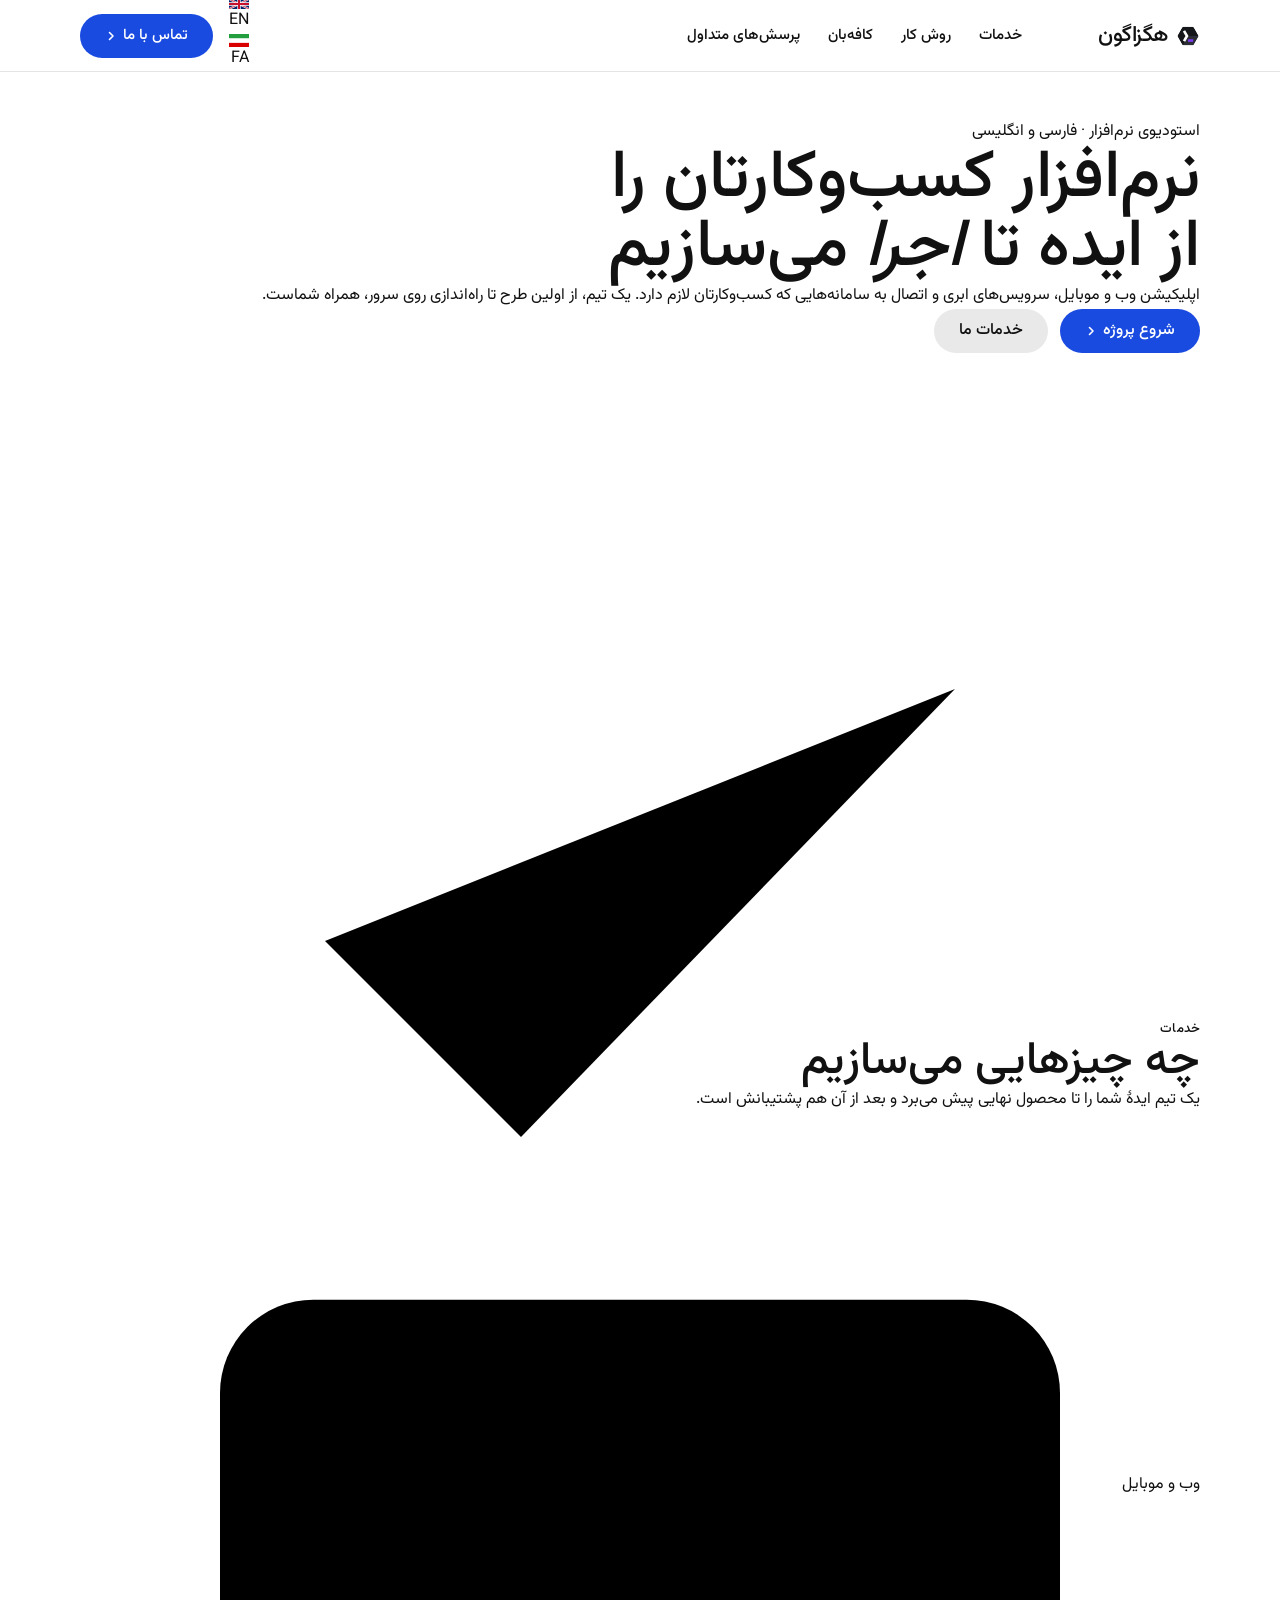
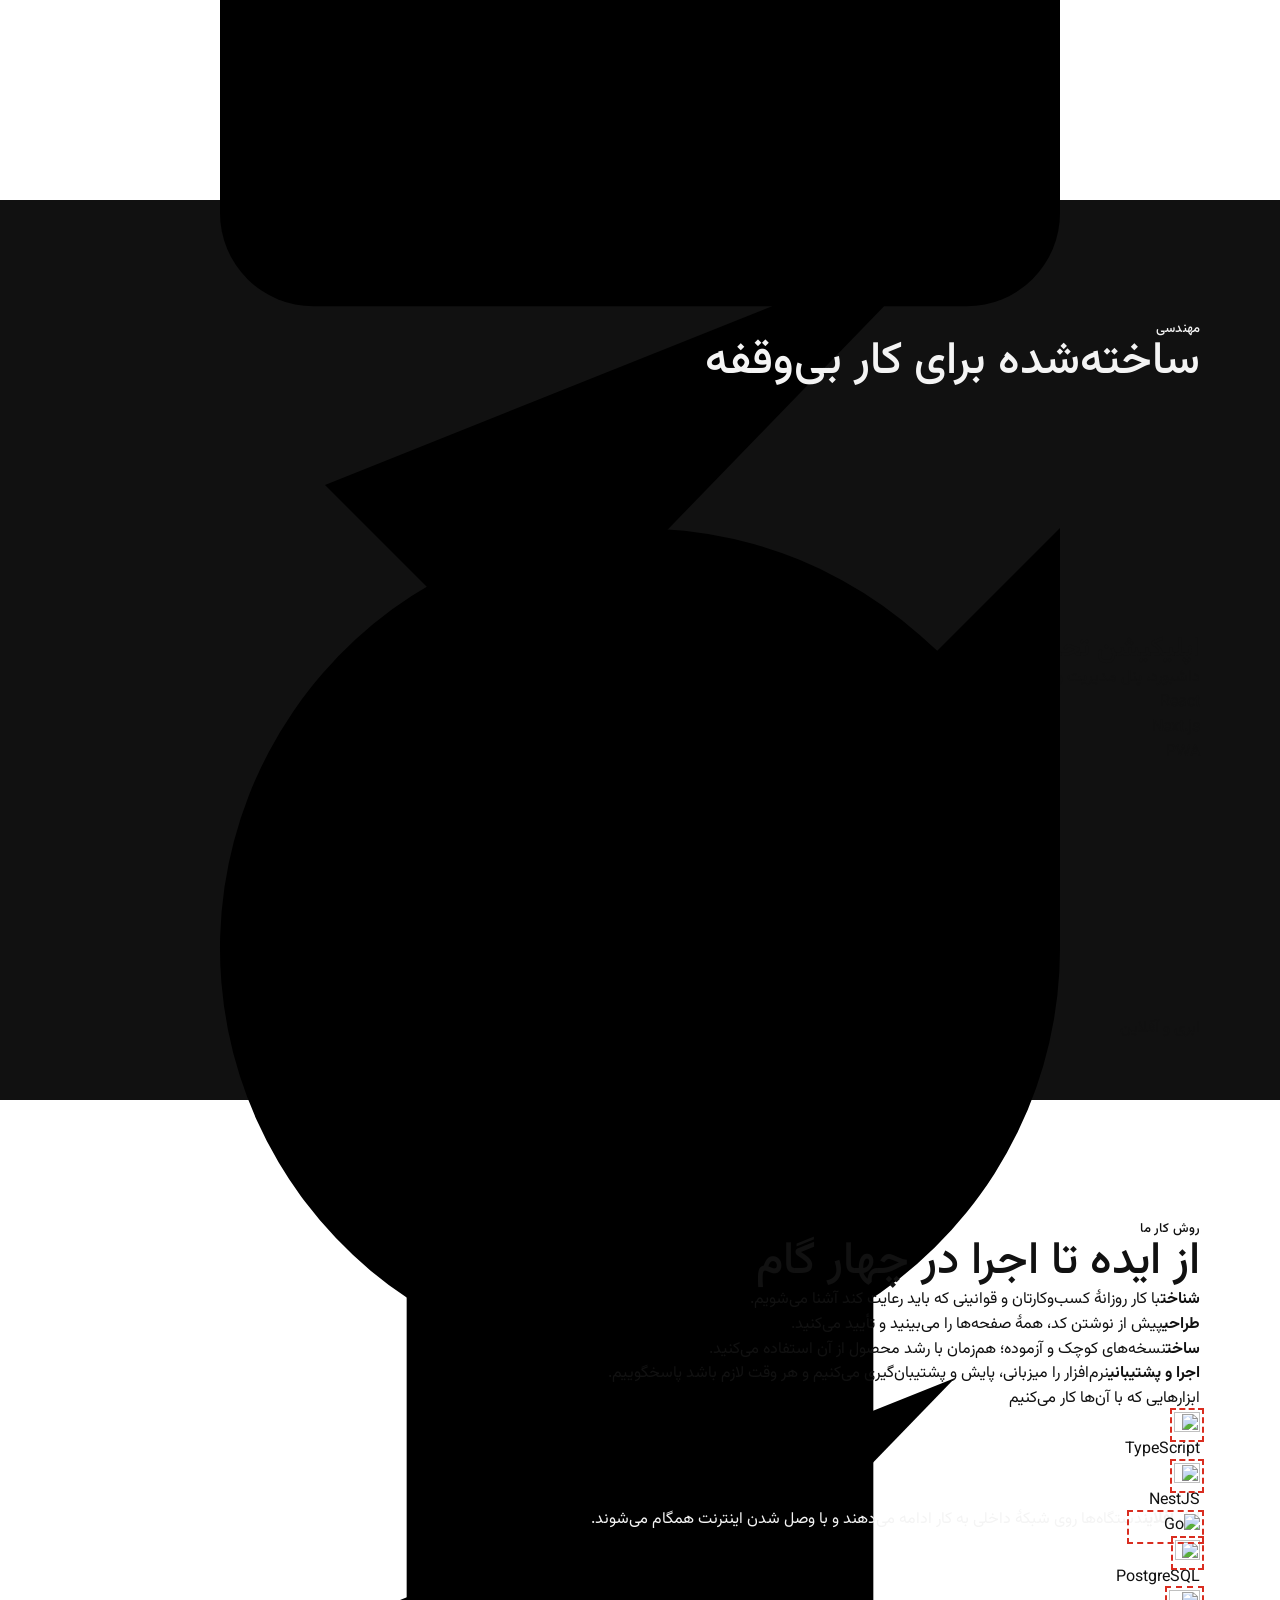
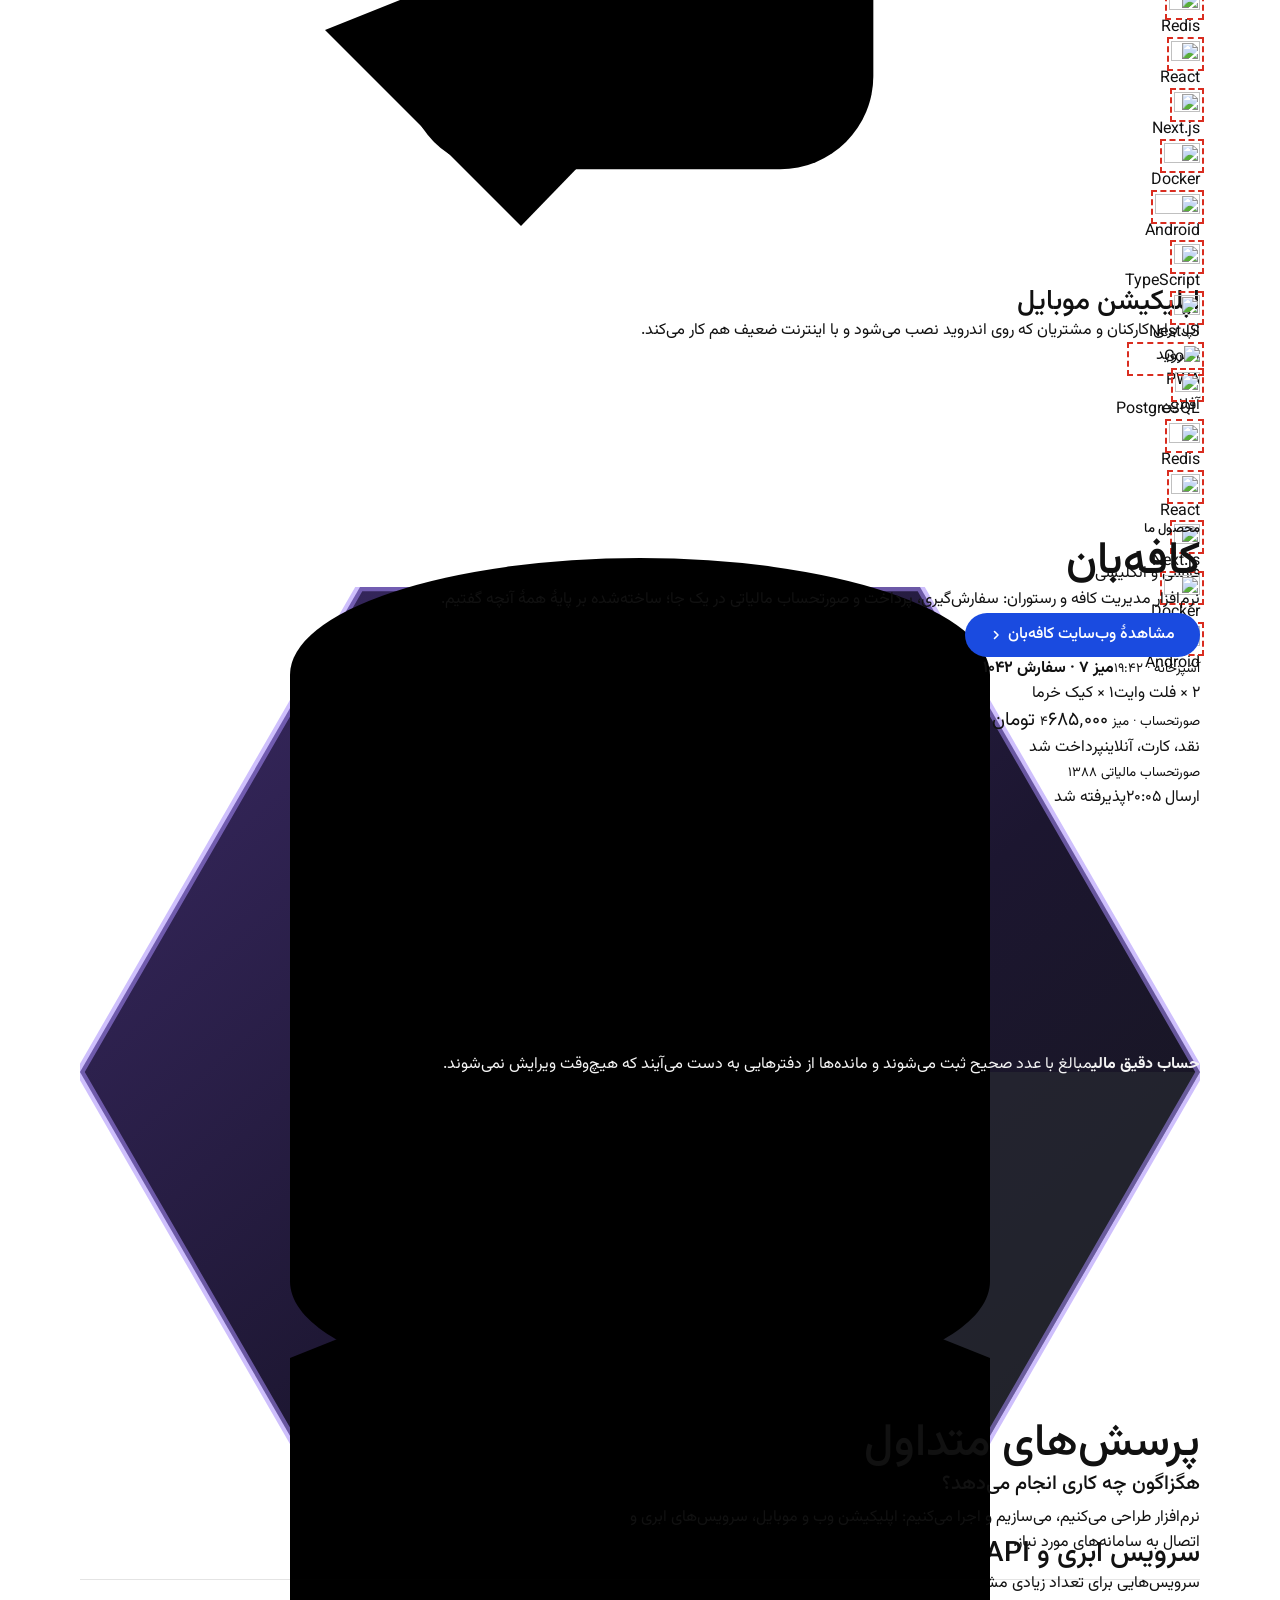
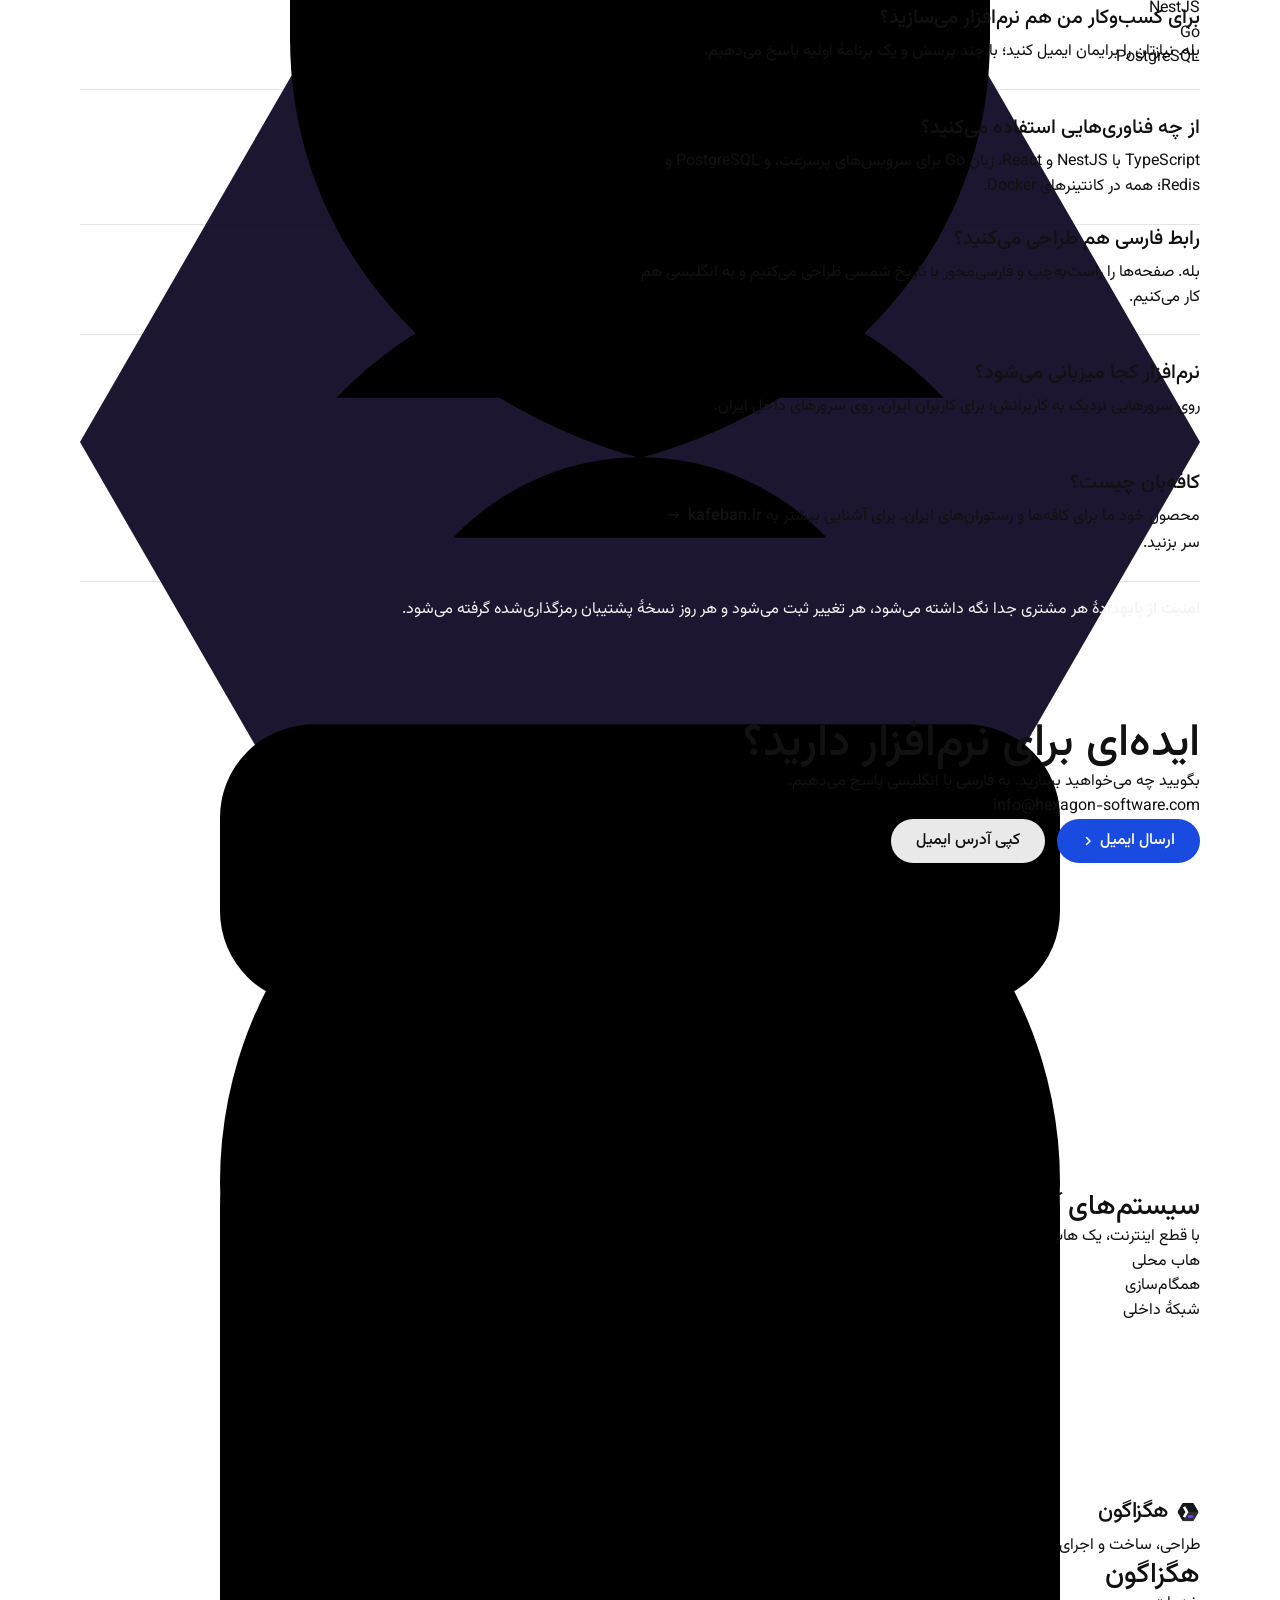
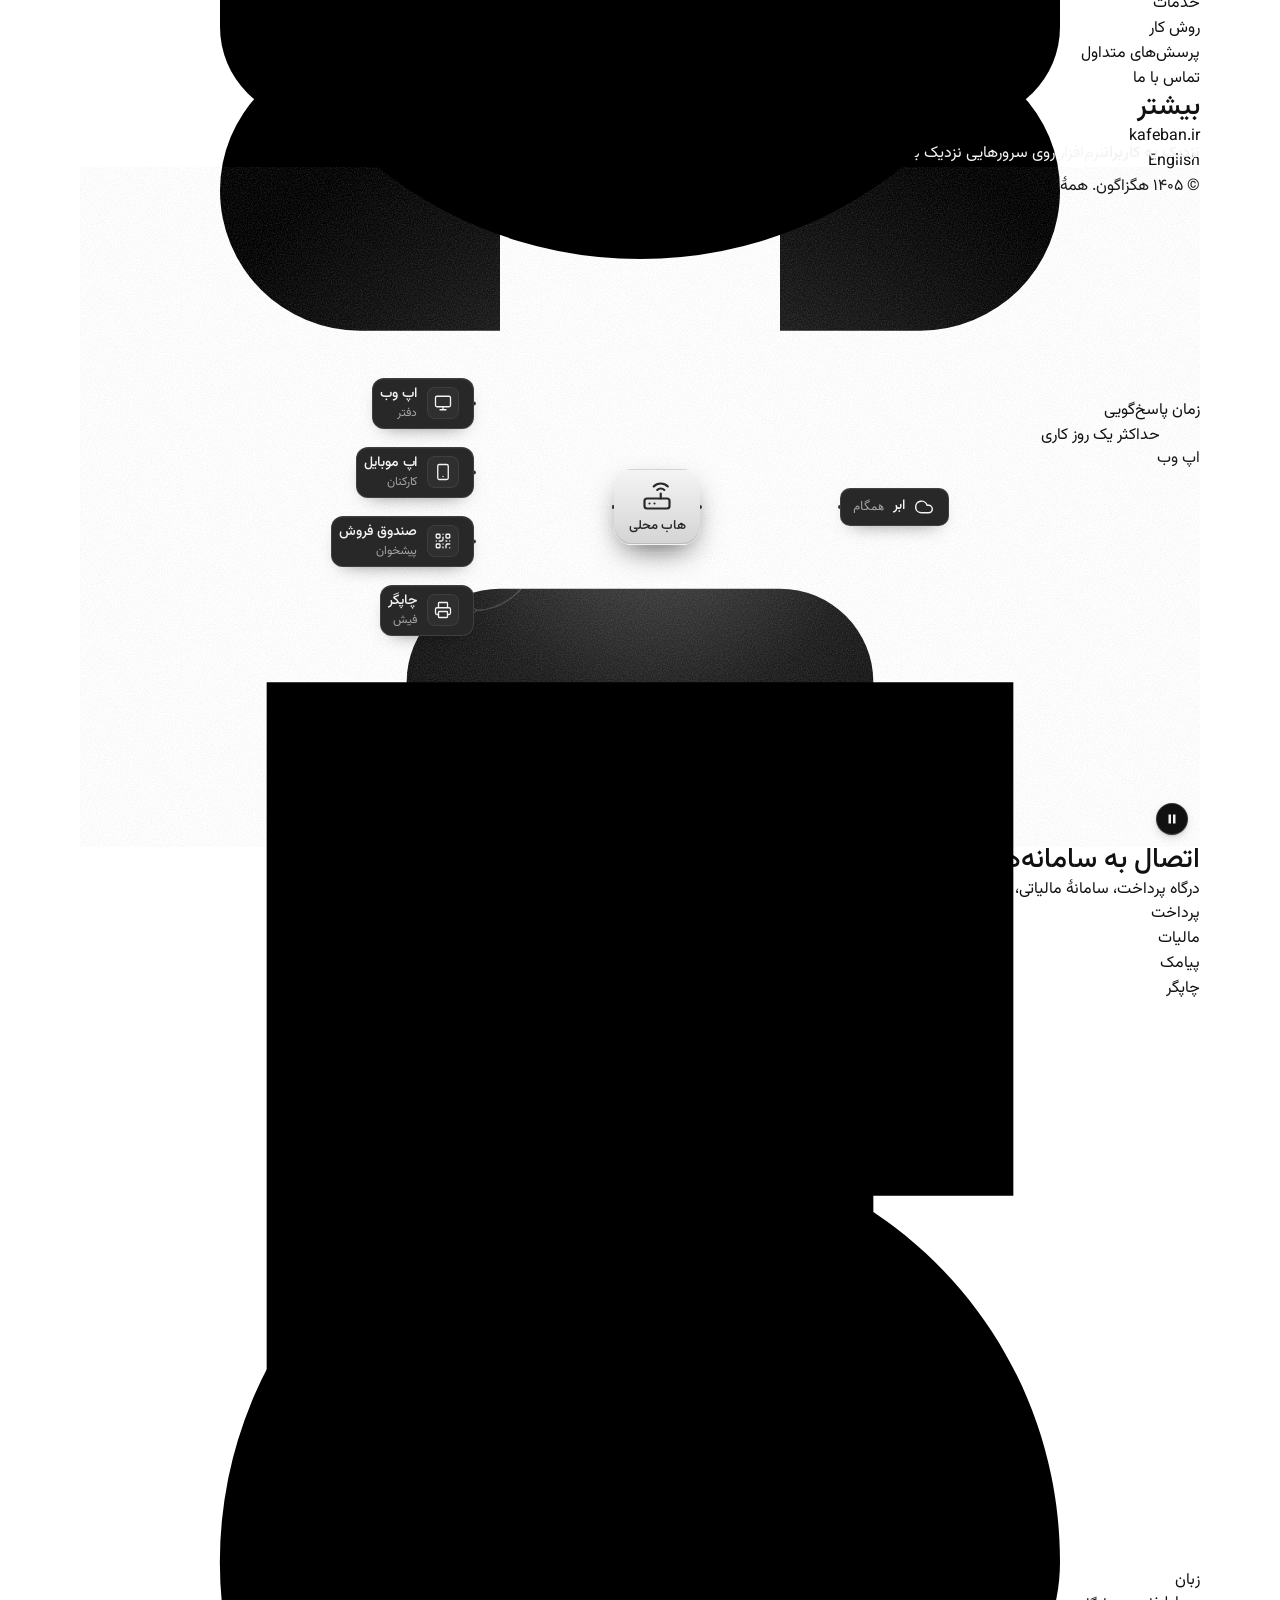
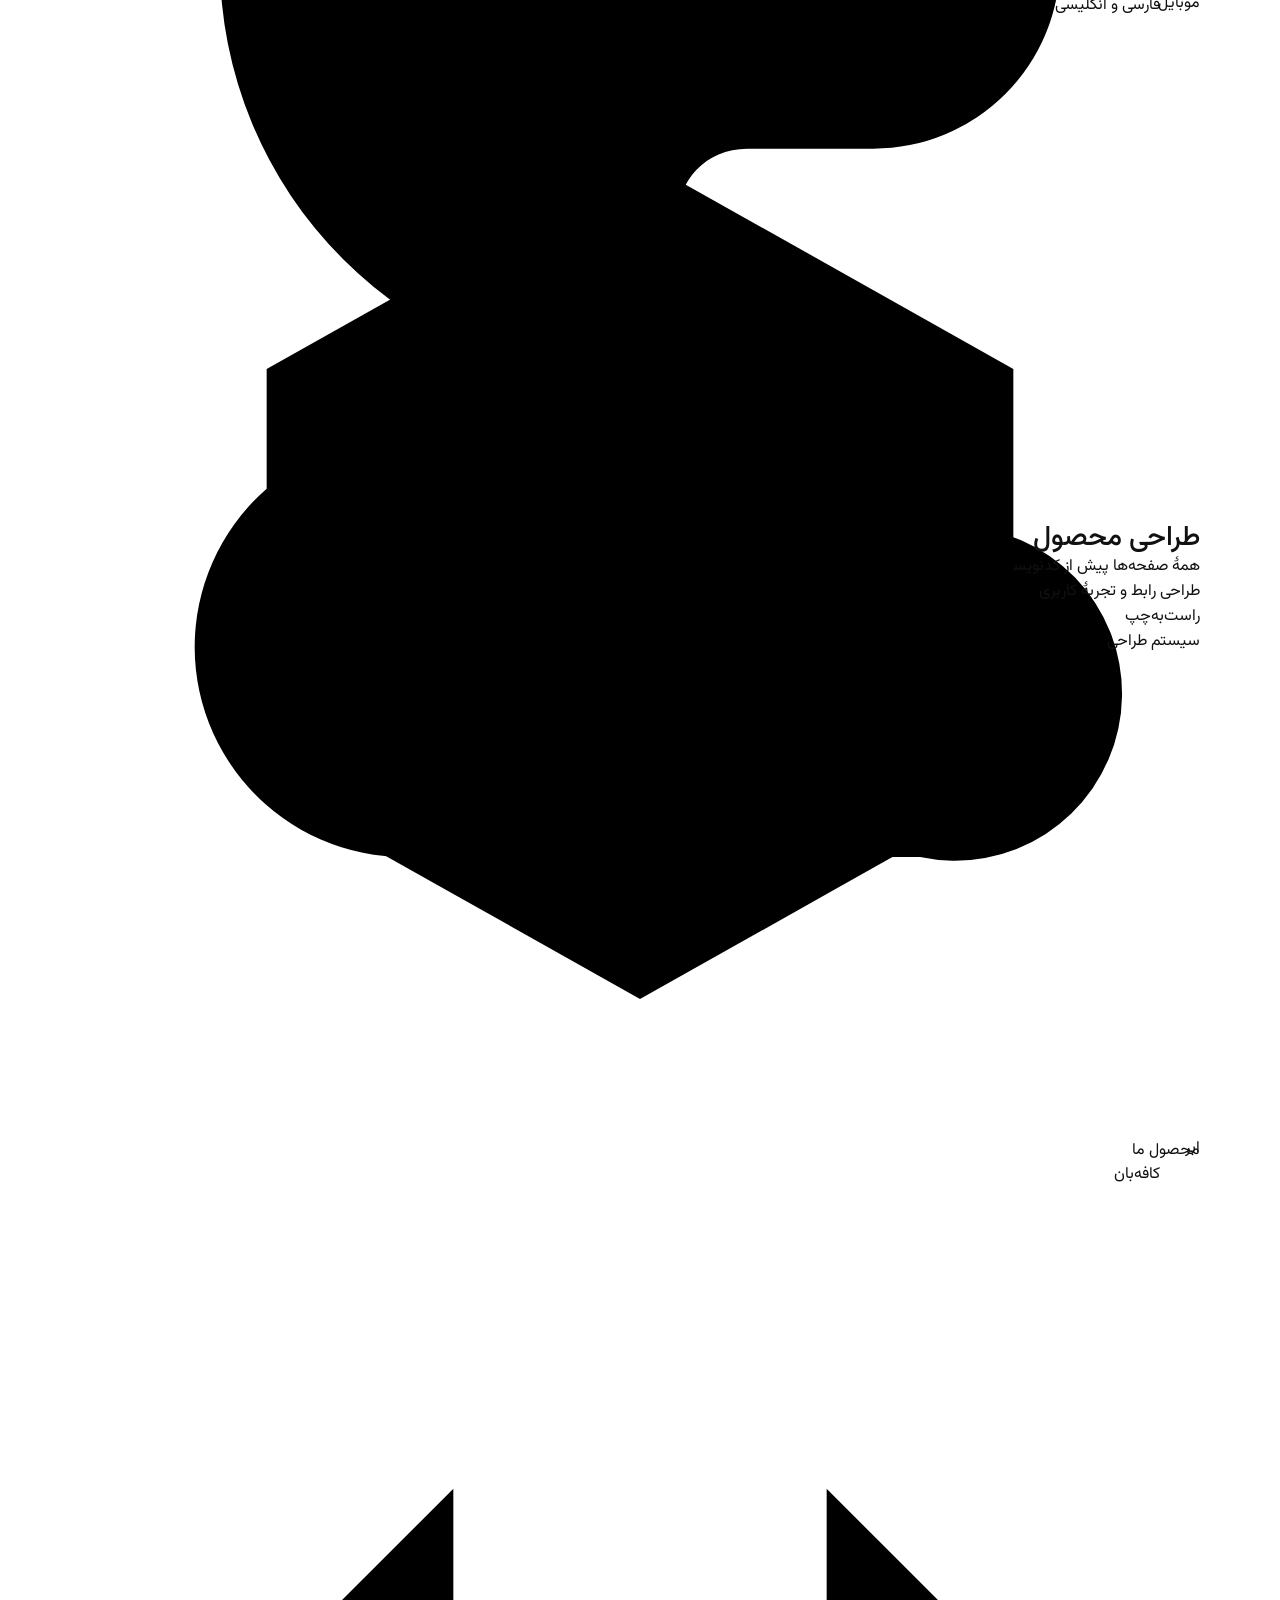
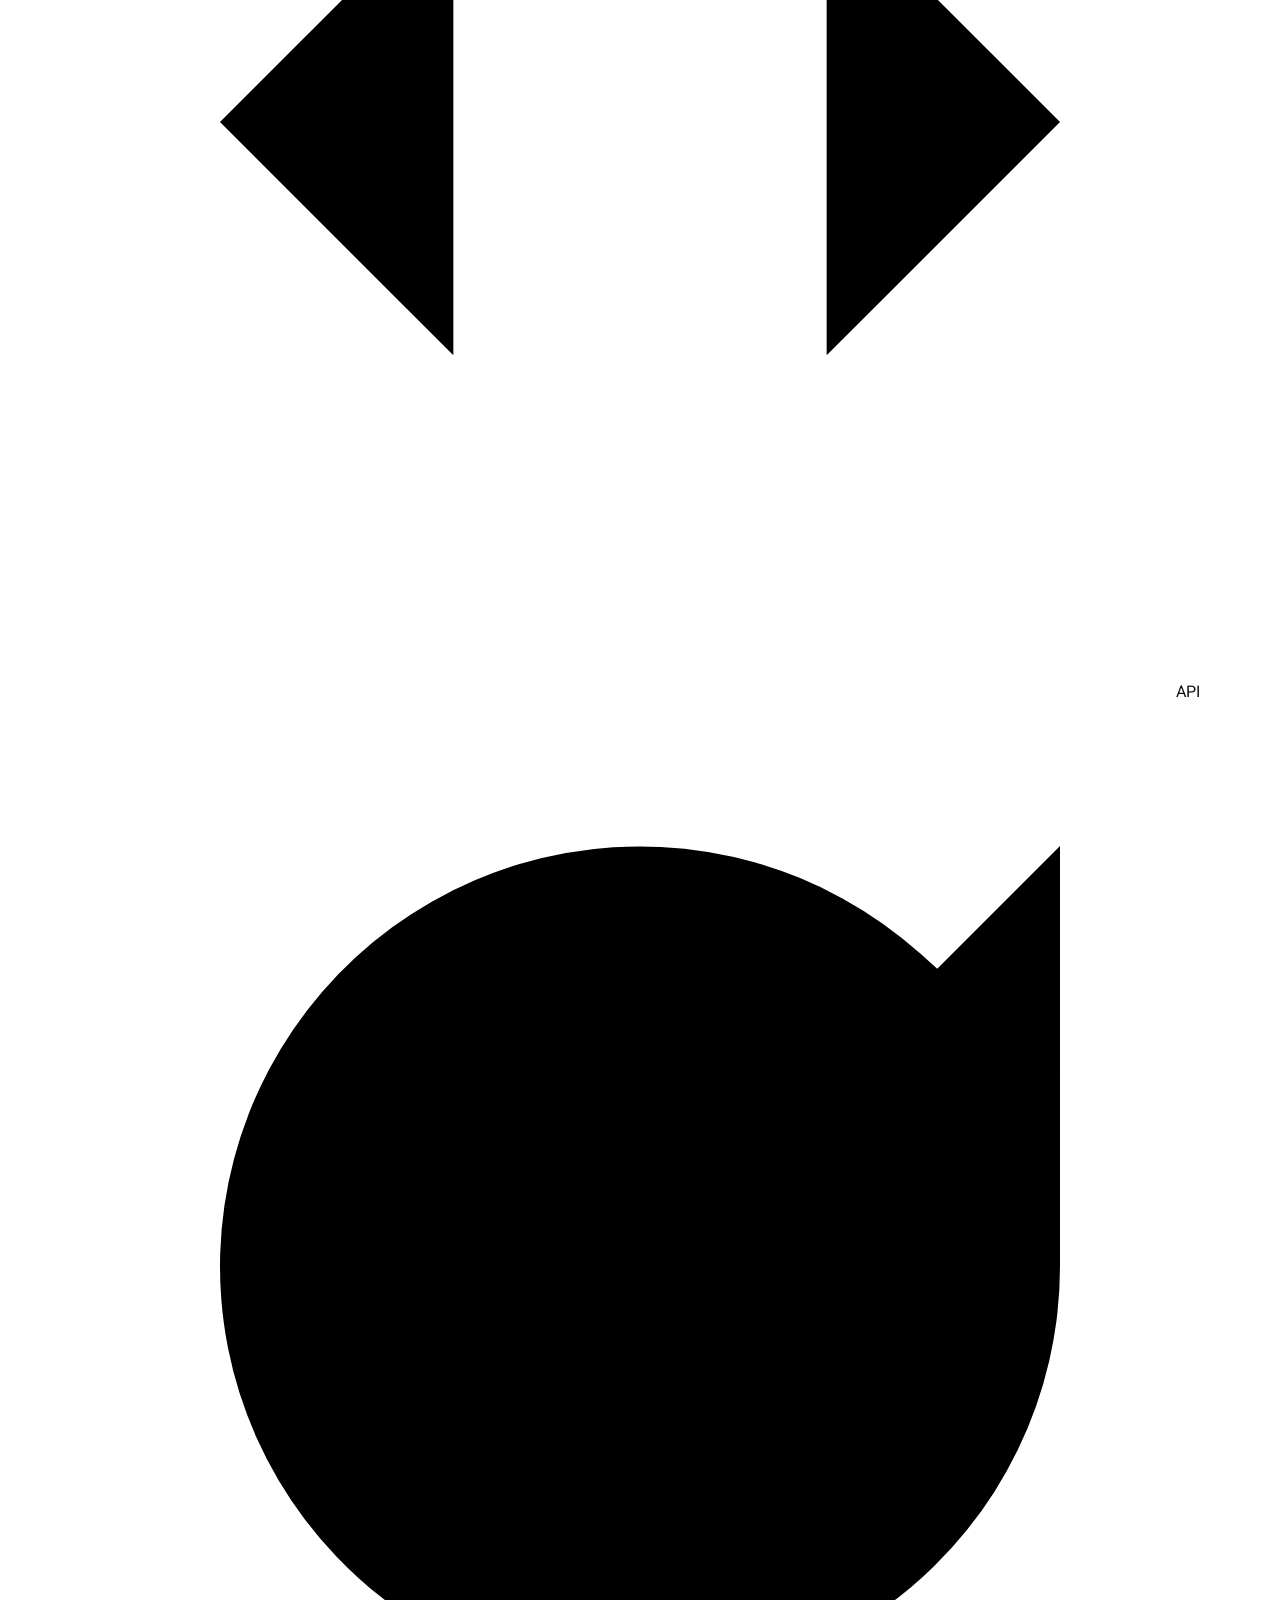
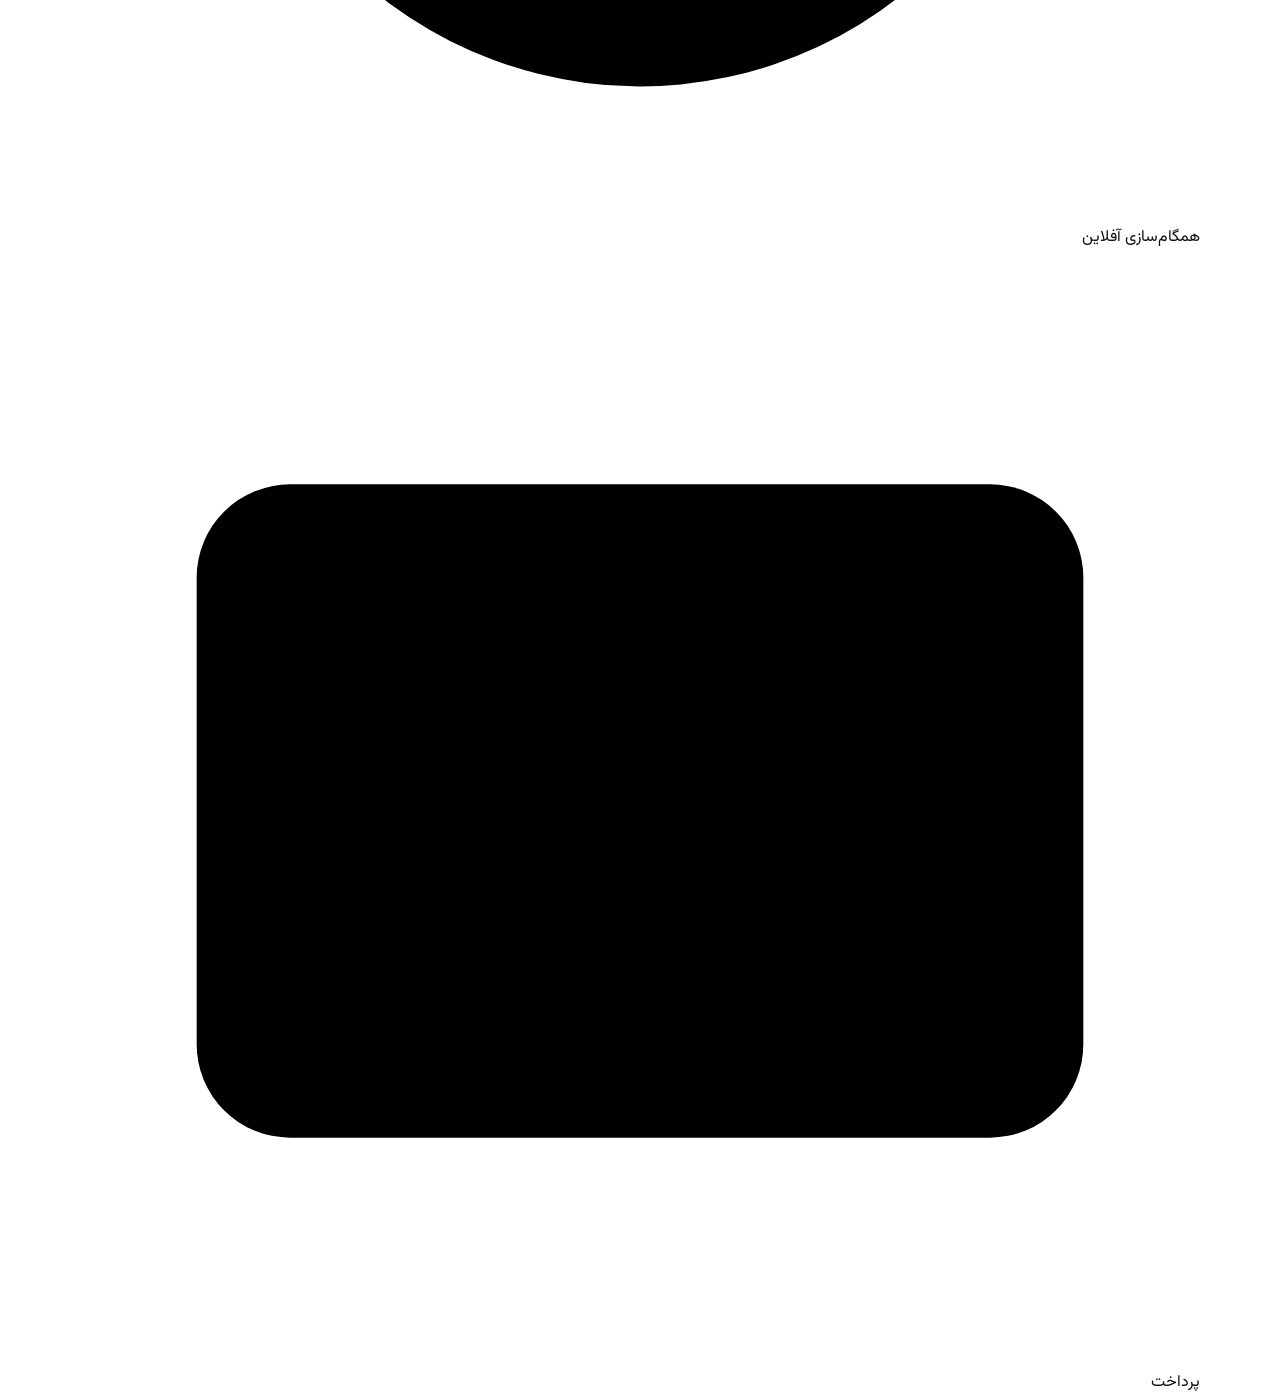
==== commit ee3bef89: "feat: redesign pages around Hexagon's software services - 3D hexagon hero, services, engineering, pr" ====
--- a/fa/index.html
+++ b/fa/index.html
@@ -3,11 +3,11 @@
 <head>
 <meta charset="utf-8">
 <meta name="viewport" content="width=device-width, initial-scale=1, viewport-fit=cover">
-<title>هگزاگون | نرم‌افزار ابری برای مدیریت کسب‌وکار</title>
-<meta name="description" content="هگزاگون نرم‌افزارهای ابری خود را طراحی، میزبانی و پشتیبانی می‌کند. کافه‌بان، نخستین محصول ما، سفارش‌گیری، پرداخت و صورتحساب مالیاتی کافه‌ها و رستوران‌های ایران را یکجا انجام می‌دهد.">
+<title>هگزاگون | طراحی، ساخت و اجرای نرم‌افزار</title>
+<meta name="description" content="هگزاگون نرم‌افزارهای وب، موبایل و ابری را برای کسب‌وکارها طراحی می‌کند، می‌سازد و اجرا می‌کند؛ به فارسی و انگلیسی.">
 <meta property="og:type" content="website">
-<meta property="og:title" content="هگزاگون | نرم‌افزار ابری برای مدیریت کسب‌وکار">
-<meta property="og:description" content="کافه‌بان، نخستین محصول هگزاگون، سفارش‌گیری، پرداخت و صورتحساب مالیاتی کافه‌ها و رستوران‌های ایران را یکجا انجام می‌دهد.">
+<meta property="og:title" content="هگزاگون | طراحی، ساخت و اجرای نرم‌افزار">
+<meta property="og:description" content="اپلیکیشن وب و موبایل، سرویس ابری و اتصال به سامانه‌ها؛ از اولین طرح تا راه‌اندازی روی سرور.">
 <meta property="og:url" content="https://hexagon-software.com/fa/">
 <meta property="og:image" content="https://hexagon-software.com/share.jpg">
 <meta name="twitter:card" content="summary_large_image">
@@ -21,201 +21,34 @@
 <link rel="preconnect" href="https://fonts.googleapis.com">
 <link rel="preconnect" href="https://fonts.gstatic.com" crossorigin>
 <link href="https://fonts.googleapis.com/css2?family=Vazirmatn:wght@400..600&family=DM+Mono:wght@400;500&display=swap" rel="stylesheet">
+<script>document.documentElement.classList.add('js','mo-js');setTimeout(()=>document.documentElement.classList.add('mo-safe'),2500)</script>
 <link rel="stylesheet" href="../assets/system.css">
-<link rel="stylesheet" href="../assets/ui/cards.css">
 <link rel="stylesheet" href="../assets/motion/motion.css">
 <link rel="stylesheet" href="../assets/backgrounds/backgrounds.css">
-<link rel="stylesheet" href="../assets/layout/layout.css">
 <link rel="stylesheet" href="../assets/icons/icon.css">
+<link rel="stylesheet" href="../assets/diagrams/diagram.css">
+<link rel="stylesheet" href="../assets/site.css">
 <style>
 :root {
-  /* violet, from the logo (#7C3AED): darker steps carry text and buttons so they read at 7:1 */
-  --p-bg: #f9f8fc; --p-surface: #f0ecf9; --p-ink: #1f1633; --p-muted: #4e4466;
-  --p-accent: #6d28d9; --p-accent-ink: #ffffff; --p-action: #5b21b6; --p-action-ink: #ffffff;
-  --p-inv-bg: #1f1633; --p-inv-surface: #2d2247; --p-inv-ink: #f9f8fc; --p-inv-muted: #cbc3dd;
-  --p-inv-accent: #c4b5fd; --p-inv-accent-ink: #1f1633; --p-inv-action: #f9f8fc; --p-inv-action-ink: #1f1633;
-  /* Persian: Vazirmatn in place of Instrument Sans (no Persian glyphs); no negative tracking on Persian script */
+  /* Persian: Vazirmatn (Instrument Sans has no Persian glyphs), no negative tracking on Persian script */
   --font-display: "Vazirmatn", system-ui, sans-serif;
   --font-text: "Vazirmatn", system-ui, sans-serif;
   --font-mono: "DM Mono", ui-monospace, "SFMono-Regular", Menlo, Consolas, monospace;
-  --display-weight: 500;
-  --display-tracking: 0;
-  --display-tracking-xl: 0;
-  --display-stretch: 100%;
-  --ly-scale: 1;
+  --display-weight: 500; --display-tracking: 0; --display-tracking-xl: 0; --display-stretch: 100%;
 }
 </style>
-<link rel="stylesheet" href="../assets/ui/base.css">
-<link rel="stylesheet" href="../assets/ui/window/fragment.css">
-<link rel="stylesheet" href="../assets/ui/checklist/fragment.css">
-<link rel="stylesheet" href="../assets/diagrams/diagram.css">
-<script>document.documentElement.classList.add('m-enter');setTimeout(()=>document.documentElement.classList.add('m-enter-done'),700)</script>
 <script src="../assets/backgrounds/backgrounds.js"></script>
-<script>document.documentElement.classList.add('mo-js');setTimeout(()=>document.documentElement.classList.add('mo-safe'),2500)</script>
-<link rel="modulepreload" href="../assets/moments/moments.js">
-<link rel="modulepreload" href="../assets/moments/lib.js">
-<link rel="modulepreload" href="../assets/moments/word-highlight/moment.js">
-<link rel="stylesheet" href="../assets/moments/word-highlight/moment.css">
-<style>
-  /* right to left: the kit is written left to right, so the few physical sides it sets are turned here */
-  [dir="rtl"] body { letter-spacing: 0; }
-  [dir="rtl"] h1, [dir="rtl"] h2, [dir="rtl"] h3, [dir="rtl"] .mo-wh__text { letter-spacing: 0; line-height: 1.35; }
-  [dir="rtl"] .m-arrow, [dir="rtl"] .link::after { transform: scaleX(-1); }
-  [dir="rtl"] .ui, [dir="rtl"] .dg { direction: rtl; }
-  .nav__logo img { width: 28px; height: 28px; }
-  .ly-collage { container-type: inline-size; }
-  .ly-collage .ly-piece { box-shadow: 0 1px 2px rgb(0 0 0 / .08), 0 22px 48px -22px rgb(40 20 80 / .35); background: #fff; color: #15171a; font: 400 max(13px, 2cqw)/1.5 var(--font-text); }
-  .pc { padding: 3.2cqw 3.6cqw; display: grid; gap: 1.6cqw; align-content: start; }
-  .pc .lbl, .pc-phone .lbl { color: #5d6670; font-size: max(13px, 1.8cqw); }
-  .pc b { font-weight: 500; }
-  .pc .ln, .pc-phone .ln { display: flex; justify-content: space-between; gap: 2cqw; padding-top: 1.4cqw; border-top: 1px solid #e6e9ec; }
-  .pc .ln em, .pc-phone .ln em { font-style: normal; color: #5d6670; }
-  .pc .ok { color: #1f7a4d; font-weight: 500; }
-  .pc .big { font: 500 4.6cqw/1.2 var(--font-display); }
-  .pc-ticket { background: #fffdf7; }
-  .pc-ticket .cut { border-top: 1px dashed #b9bcc0; }
-  .pc-phone { background: #15171a !important; border-radius: 4.6cqw; padding: 1.4cqw; }
-  .pc-phone > div { width: 100%; height: 100%; border-radius: 3.4cqw; overflow: hidden; background: #fff; padding: 3cqw 3cqw 9cqw; display: grid; gap: 1.6cqw; align-content: start; }
-  .pc-phone h4 { margin: 0; font: 500 3.6cqw/1.3 var(--font-display); }
-  .pc-phone .add { justify-self: start; background: #5b21b6; color: #fff; border-radius: 99px; padding: .8cqw 2.4cqw; font-size: max(13px, 1.8cqw); }
-  .pc-sms { background: #f1edf9; }
-  @media (max-width: 639px) { .pc .ln:nth-of-type(n+4), .pc-phone .ln:nth-of-type(n+4), .pc-phone .ln em { display: none; } }
-  .app.ui { display: grid; grid-template-columns: minmax(0, 5fr) minmax(0, 7fr); margin-top: var(--s-7); background: var(--u-bg); border: 1px solid var(--u-border); border-radius: var(--u-r); box-shadow: var(--u-shadow); }
-  .app > .app__pane { position: relative; min-width: 0; min-height: 0; overflow: hidden; }
-  .app > .app__pane + .app__pane { border-inline-start: 1px solid var(--u-line); }
-  .app > .app__pane > .ui-panel { width: 100%; border: 0; border-radius: 0; box-shadow: none; }
-  .app > .app__pane::after { content: ""; position: absolute; inset: auto 0 0 0; height: 64px; background: linear-gradient(transparent, var(--u-bg)); pointer-events: none; }
-  .app__pane--open { padding: var(--s-6); }
-  .app__pane--open > .ui-checks { max-width: 520px; }
-  @media (min-width: 1024px) and (max-width: 1279px) { .app.ui { grid-template-columns: minmax(0, 4fr) minmax(0, 8fr); } }
-  @media (max-width: 1023px) {
-    .app.ui { grid-template-columns: minmax(0, 1fr); grid-template-rows: auto minmax(0, 1fr); }
-    .app > .app__pane--list { max-height: 252px; }
-    .app > .app__pane--list::after { display: none; }
-    .app .ui-win__side { display: none; }
-    .app .ui-win__body { grid-template-columns: minmax(0, 1fr); }
-    .app > .app__pane + .app__pane { border-inline-start: 0; border-top: 1px solid var(--u-line); }
-  }
-  @media (max-width: 639px) {
-    .app.ui { grid-template-rows: minmax(0, 1fr); }
-    .app > .app__pane--list { display: none; }
-    .app > .app__pane + .app__pane { border-top: 0; }
-    .app__pane--open { padding: var(--s-4); }
-  }
-  /* hero: text and buttons together on the left, the collage on the right (no lone button column) */
-  @media (min-width: 1024px) {
-    .hero--triptych .hero__grid { grid-template-rows: 1fr; }
-    .hero--triptych .hero__grid > :first-child { grid-column: 1 / span 5; grid-row: 1; align-self: center; }
-    .hero--triptych .ly-collage { grid-column: 7 / span 6; grid-row: 1; }
-  }
-  .hero--triptych .hero__lead { max-width: 40ch; }
-  .hero .btn-row { margin-top: var(--s-6); }
-  .hero__proof { margin-top: var(--s-5); display: flex; flex-wrap: wrap; gap: var(--s-2) var(--s-4); color: var(--muted); font-size: var(--t-small, 15px); list-style: none; padding: 0; }
-  .hero__proof li { display: flex; align-items: center; gap: 6px; }
-  .hero__proof svg { width: 16px; height: 16px; flex: none; }
-  /* what we do: four cards, each with its own icon */
-  #what .card { padding: var(--s-6); min-height: 220px; }
-  #what .card > p { max-width: 44ch; }
-  .tags { display: flex; flex-wrap: wrap; gap: 8px; margin-top: auto; padding-top: var(--s-4); list-style: none; padding-inline: 0; margin-bottom: 0; }
-  .tags li { font-size: 14px; padding: 4px 12px; border-radius: 99px; background: var(--p-bg); border: 1px solid var(--line); color: var(--muted); }
-  .card__ic { width: 48px; height: 48px; display: grid; place-items: center; border-radius: 12px; background: var(--p-surface); color: var(--p-ink); margin-bottom: var(--s-3); }
-  .card__ic svg { width: 24px; height: 24px; fill: none; stroke: currentColor; stroke-width: 1.6; stroke-linecap: round; stroke-linejoin: round; }
-  #what .card { transition: transform .2s ease, box-shadow .2s ease; }
-  #what .card:hover { transform: translateY(-2px); box-shadow: 0 18px 40px -24px rgb(40 20 80 / .35); }
-  /* product points */
-  .points { list-style: none; padding: 0; margin: 0; display: grid; grid-template-columns: repeat(2, minmax(0, 1fr)); gap: var(--s-4) var(--s-6); }
-  .points li { display: grid; grid-template-columns: 20px 1fr; gap: 10px; align-items: start; }
-  .points svg { width: 20px; height: 20px; margin-top: 3px; fill: none; stroke: currentColor; stroke-width: 1.8; stroke-linecap: round; stroke-linejoin: round; }
-  .points b { display: block; font-weight: 500; }
-  .points span { color: var(--muted); }
-  @media (max-width: 639px) { .points { grid-template-columns: 1fr; } }
-  .ui-check.is-done .ui-check__label::after { display: none; }
-  /* offline steps */
-  #offline .stack-5 { align-self: center; }
-  .steps { list-style: none; padding: 0; margin: var(--s-6) 0 0; display: grid; gap: var(--s-4); counter-reset: st; }
-  .steps li { display: grid; grid-template-columns: 32px 1fr; gap: var(--s-3); counter-increment: st; }
-  .steps li::before { content: counter(st); width: 32px; height: 32px; border-radius: 50%; display: grid; place-items: center; border: 1px solid color-mix(in oklab, currentColor 40%, transparent); font-size: 15px; }
-  .steps b { display: block; font-weight: 500; }
-  /* contact */
-  .contact { display: grid; gap: var(--s-6); }
-  .contact__mail { font: 500 clamp(22px, 5.6vw, 56px)/1.15 var(--font-display); letter-spacing: -0.02em; color: var(--ink); text-decoration: none; overflow-wrap: normal; }
-  .contact__mail:hover { text-decoration: underline; text-underline-offset: 6px; text-decoration-thickness: 2px; }
-  .contact__facts { display: grid; grid-template-columns: repeat(3, minmax(0, 1fr)); gap: var(--s-4); margin: 0; padding-top: var(--s-5); border-top: 1px solid var(--line); }
-  .contact__facts dt { color: var(--muted); font-size: 15px; }
-  .contact__facts dd { margin: 4px 0 0; font-weight: 500; }
-  @media (max-width: 639px) { .contact__facts { grid-template-columns: 1fr; } }
-  /* the diagram flows right to left: mirror the drawing, keep each node's words readable */
-  [dir="rtl"] .dg { direction: ltr; transform: scaleX(-1); }
-  [dir="rtl"] .dg-node > * { transform: scaleX(-1); }
-  [dir="rtl"] .points li, [dir="rtl"] .steps li { text-align: start; }
-  /* language switch: two flags in a pill, the thumb slides to the other side before the page changes */
-  .lang { --dir: 1; position: relative; display: inline-grid; grid-template-columns: 1fr 1fr; padding: 3px; border-radius: 99px; background: var(--p-surface); border: 1px solid var(--line); color: var(--ink); text-decoration: none; font: 500 14px/1 var(--font-text); isolation: isolate; }
-  [dir="rtl"] .lang { --dir: -1; }
-  .lang__opt { position: relative; z-index: 1; display: flex; align-items: center; justify-content: center; gap: 7px; padding: 7px 12px; border-radius: 99px; color: var(--muted); transition: color .3s ease; font-family: system-ui, sans-serif; }
-  .lang__opt svg { width: 21px; height: 14px; border-radius: 3px; box-shadow: 0 0 0 1px rgb(0 0 0 / .12); transition: transform .35s cubic-bezier(.3,.7,.2,1); }
-  .lang__thumb { position: absolute; z-index: 0; top: 3px; bottom: 3px; inset-inline-start: 3px; width: calc(50% - 3px); border-radius: 99px; background: var(--p-bg); box-shadow: 0 1px 3px rgb(0 0 0 / .14), 0 4px 10px -4px rgb(40 20 80 / .25); transition: transform .38s cubic-bezier(.3,.7,.2,1); }
-  .lang[data-cur="2"] .lang__thumb, .lang.is-going[data-cur="1"] .lang__thumb { transform: translateX(calc(var(--dir) * 100%)); }
-  .lang.is-going[data-cur="2"] .lang__thumb { transform: none; }
-  .lang:not(.is-going)[data-cur="1"] .lang__opt:first-of-type, .lang:not(.is-going)[data-cur="2"] .lang__opt:nth-of-type(2),
-  .lang.is-going[data-cur="1"] .lang__opt:nth-of-type(2), .lang.is-going[data-cur="2"] .lang__opt:first-of-type { color: var(--ink); }
-  .lang:hover .lang__opt svg { transform: scale(1.08); }
-  .lang:focus-visible { outline: 2px solid var(--ink); outline-offset: 3px; }
-  @media (prefers-reduced-motion: reduce) { .lang__thumb, .lang__opt svg { transition: none; } }
-  /* phone and tablet: the flags stay in the bar; on a phone they replace the button (it is in the menu sheet and the hero) */
-  @media (max-width: 1023px) {
-    .nav:not(.is-open) .nav__actions > .lang { display: inline-grid; }
-    .nav.is-open .nav__actions > .lang { justify-self: center; }
-    [dir="rtl"] .nav:not(.is-open) .nav__actions { margin-left: 0; margin-right: auto; }
-  }
-  @media (max-width: 639px) {
-    .nav:not(.is-open) .nav__actions > .btn--primary { display: none; }
-    .nav:not(.is-open) .lang__opt { font-size: 0; gap: 0; padding: 8px 10px; }
-  }
-  [dir="rtl"] .steps li::before { content: counter(st, persian); }
-  [dir="rtl"] .contact__mail { text-align: right; }
-  /* gate fixes: readable card text, hanging icons on the split line, top-aligned splits, a phone hero inside one screen */
-  #what .card > p { color: var(--ink); }
-  .contact__facts { border-top: 0; padding-top: 0; }
-  .contact__facts dt { display: flex; align-items: center; gap: 8px; }
-  .contact__facts dt svg { width: 18px; height: 18px; fill: none; stroke: currentColor; stroke-width: 1.7; stroke-linecap: round; stroke-linejoin: round; }
-  .points li { position: relative; display: block; }
-  .points li > svg { position: absolute; inset-inline-start: -30px; top: 0; }
-  .steps li { grid-template-columns: 1fr; gap: var(--s-2); }
-  @media (min-width: 1024px) { .hero--triptych .hero__grid > :first-child { align-self: center; } .hero--triptych .ly-collage { align-self: stretch; } }
-  #offline .stack-5 { align-self: start; }
-  @media (max-width: 639px) { .hero__proof, .pc-phone .add { display: none; } .ly-collage { min-height: 260px; } .points li > svg { position: static; float: inline-start; margin-inline-end: 10px; } }
-  /* violet accents: icons, ticks and step numbers take the logo's colour */
-  .card__ic { background: #ede7fb; color: var(--p-accent); }
-  .hero__proof svg, .points svg { color: var(--p-accent); }
-  .tags li { background: #f5f2fc; }
-  .ground-inverse .steps li::before { border-color: #a78bfa; color: #ddd6fe; }
-  .contact__mail { color: var(--p-action); }
-</style>
 </head>
 <body>
-<!-- the Persian page: the English page (../index.html) in Persian, right to left, the same deal and sections -->
-
 <header class="nav">
   <div class="wrap nav__bar">
     <a class="skip-link" href="#top">پرش به محتوا</a>
     <a class="nav__logo" href="#top"><img src="../brand/hexagon-mark.svg" alt="" width="28" height="28">هگزاگون</a>
     <nav class="nav__links" aria-label="منوی اصلی">
-      <div class="nav__item"><a class="nav__link" href="#what">خدمات ما</a></div>
-      <div class="nav__item">
-        <a class="nav__link" href="#kafeban">کافه‌بان <svg class="chev" viewBox="0 0 12 12" aria-hidden="true"><path d="M3 4.5l3 3 3-3" fill="none" stroke="currentColor" stroke-width="1.5" stroke-linecap="round" stroke-linejoin="round"/></svg></a>
-        <div class="nav__menu">
-          <div class="wrap grid">
-            <div class="menu-col span-3">
-              <p class="t-label">کافه‌بان</p>
-              <a href="#kafeban">سالن و سفارش‌ها<span>وضعیت همهٔ میزها در یک نگاه</span></a>
-              <a href="#offline">فروش بدون اینترنت<span>با قطع اینترنت، فروش متوقف نمی‌شود</span></a>
-              <a href="https://kafeban.ir">kafeban.ir<span>وب‌سایت کافه‌بان</span></a>
-            </div>
-          </div>
-        </div>
-      </div>
+      <div class="nav__item"><a class="nav__link" href="#services">خدمات</a></div>
+      <div class="nav__item"><a class="nav__link" href="#process">روش کار</a></div>
+      <div class="nav__item"><a class="nav__link" href="#product">کافه‌بان</a></div>
       <div class="nav__item"><a class="nav__link" href="#questions">پرسش‌های متداول</a></div>
-      <div class="nav__item"><a class="nav__link" href="#contact">تماس با ما</a></div>
     </nav>
     <div class="nav__actions">
       <a class="lang" href="../" hreflang="en" lang="en" data-cur="2" aria-label="English version"><span class="lang__thumb" aria-hidden="true"></span><span class="lang__opt"><svg viewBox="0 0 60 30" preserveAspectRatio="xMidYMid slice" aria-hidden="true"><clipPath id="flag-gb"><path d="M0 0h60v30H0z"/></clipPath><g clip-path="url(#flag-gb)"><path d="M0 0h60v30H0z" fill="#012169"/><path d="M0 0l60 30M60 0L0 30" stroke="#fff" stroke-width="6"/><path d="M0 0l60 30M60 0L0 30" stroke="#c8102e" stroke-width="2.5"/><path d="M30 0v30M0 15h60" stroke="#fff" stroke-width="10"/><path d="M30 0v30M0 15h60" stroke="#c8102e" stroke-width="6"/></g></svg>EN</span><span class="lang__opt"><svg viewBox="0 0 3 2" preserveAspectRatio="xMidYMid slice" aria-hidden="true"><path fill="#239f40" d="M0 0h3v.67H0z"/><path fill="#fff" d="M0 .67h3v.66H0z"/><path fill="#da0000" d="M0 1.33h3V2H0z"/></svg>FA</span></a>
@@ -228,284 +61,236 @@
 </header>
 
 <main id="top">
-  <section class="hero hero--triptych" data-enter aria-labelledby="hero-h">
-    <div class="wrap"><div class="hero-text grid hero__grid">
-      <div class="span-5">
-        <h1 id="hero-h">نرم‌افزار ابری برای مدیریت کسب‌وکار</h1>
-        <p class="hero__lead">هگزاگون محصولات نرم‌افزاری خود را طراحی، میزبانی و پشتیبانی می‌کند. نخستین محصول ما، کافه‌بان، سفارش‌گیری، پرداخت و صورتحساب مالیاتی کافه‌ها و رستوران‌های ایران را یکجا انجام می‌دهد.</p>
-        <div class="btn-row">
-          <a class="btn btn--primary" href="#contact">تماس با ما<svg class="m-arrow" viewBox="0 0 12 12" aria-hidden="true"><path class="m-arrow__stem" d="M1 6h8"/><path class="m-arrow__head" d="M4.5 2.5 8 6l-3.5 3.5"/></svg></a>
-          <a class="btn btn--secondary" href="#kafeban">آشنایی با کافه‌بان</a>
-        </div>
-        <ul class="hero__proof">
-          <li><svg viewBox="0 0 16 16" fill="none" stroke="currentColor" stroke-width="1.6" aria-hidden="true"><path d="m3.5 8.4 2.8 2.8 6.2-6.4"/></svg>میزبانی ابری</li>
-          <li><svg viewBox="0 0 16 16" fill="none" stroke="currentColor" stroke-width="1.6" aria-hidden="true"><path d="m3.5 8.4 2.8 2.8 6.2-6.4"/></svg>کار بدون اینترنت</li>
-          <li><svg viewBox="0 0 16 16" fill="none" stroke="currentColor" stroke-width="1.6" aria-hidden="true"><path d="m3.5 8.4 2.8 2.8 6.2-6.4"/></svg>پشتیبانی مستقیم</li>
+  <section class="hx-hero" aria-labelledby="hero-h">
+    <div class="wrap"><div class="hx-hero__grid">
+      <div class="hx-hero__text">
+        <span class="eyebrow" data-rise><i aria-hidden="true"></i>استودیوی نرم‌افزار · فارسی و انگلیسی</span>
+        <h1 id="hero-h" data-rise>نرم‌افزار کسب‌وکارتان را از ایده تا <em>اجرا</em> می‌سازیم</h1>
+        <p class="hx-hero__lead" data-rise>اپلیکیشن وب و موبایل، سرویس‌های ابری و اتصال به سامانه‌هایی که کسب‌وکارتان لازم دارد. یک تیم، از اولین طرح تا راه‌اندازی روی سرور، همراه شماست.</p>
+        <div class="btn-row" data-rise>
+          <a class="btn btn--primary" href="#contact">شروع پروژه<svg class="m-arrow" viewBox="0 0 12 12" aria-hidden="true"><path class="m-arrow__stem" d="M1 6h8"/><path class="m-arrow__head" d="M4.5 2.5 8 6l-3.5 3.5"/></svg></a>
+          <a class="btn btn--secondary" href="#services">خدمات ما</a>
+        </div>
+        <ul class="hx-proof" data-rise>
+          <li><svg viewBox="0 0 16 16" aria-hidden="true"><path d="m3.5 8.4 2.8 2.8 6.2-6.4"/></svg>وب و موبایل</li>
+          <li><svg viewBox="0 0 16 16" aria-hidden="true"><path d="m3.5 8.4 2.8 2.8 6.2-6.4"/></svg>ابری و آفلاین</li>
+          <li><svg viewBox="0 0 16 16" aria-hidden="true"><path d="m3.5 8.4 2.8 2.8 6.2-6.4"/></svg>فارسی و انگلیسی</li>
         </ul>
       </div>
-      <div class="ly-collage span-6 start-7" role="img" aria-label="کافه‌بان در کار: منوی QR روی گوشی مهمان، فیش آشپزخانه، صورتحساب تقسیم‌شده، صورتحساب پذیرفته‌شده در سامانهٔ مؤدیان و گزارش شبانهٔ صاحب کافه">
-        <div class="ly-collage__set is-on">
-          <div class="ly-piece pc-phone" style="right: 4%; top: 6%; width: 34%; height: 60%"><div>
-            <span class="lbl">میز ۷ · منو</span>
-            <h4>نوشیدنی گرم</h4>
-            <div class="ln"><span>فلت وایت</span><em>۹۵٬۰۰۰</em></div>
-            <div class="ln"><span>لاته زعفرانی</span><em>۱۲۰٬۰۰۰</em></div>
-            <div class="ln"><span>چای ماسالا</span><em>۸۵٬۰۰۰</em></div>
-            <div class="ln"><span>قهوهٔ ترک</span><em>۹۰٬۰۰۰</em></div>
-            <div class="ln"><span>هات چاکلت</span><em>۱۱۰٬۰۰۰</em></div>
-            <span class="add">افزودن به سفارش</span>
-          </div></div>
-          <div class="ly-piece pc pc-ticket" style="right: 44%; top: 10%; width: 40%">
-            <span class="lbl">آشپزخانه · ۱۹:۴۲</span>
-            <b>میز ۷ · سفارش ۱۰۴۲</b>
-            <div class="ln cut"><span>۲ × فلت وایت</span></div>
-            <div class="ln"><span>۱ × لاته زعفرانی</span></div>
-            <div class="ln"><span>۱ × کیک خرما</span><em>بدون گردو</em></div>
-          </div>
-          <div class="ly-piece pc" style="right: 30%; top: 66%; width: 44%">
-            <span class="lbl">میز ۷</span>
-            <div class="ln"><span>وضعیت</span><span class="ok">در آشپزخانه</span></div>
-            <div class="ln"><span>ثبت‌شده از</span><em>منوی QR</em></div>
-          </div>
-        </div>
-        <div class="ly-collage__set" aria-hidden="true">
-          <div class="ly-piece pc" style="right: 4%; top: 8%; width: 50%">
-            <span class="lbl">صورتحساب · میز ۴</span>
-            <span class="big">۶۸۵٬۰۰۰ تومان</span>
-            <div class="ln"><span>نقد</span><em>۲۰۰٬۰۰۰</em></div>
-            <div class="ln"><span>کارت</span><em>۲۸۵٬۰۰۰</em></div>
-            <div class="ln"><span>آنلاین</span><em>۲۰۰٬۰۰۰</em></div>
-          </div>
-          <div class="ly-piece pc" style="right: 46%; top: 50%; width: 50%">
-            <span class="lbl">صورتحساب ۱۳۸۸ · مؤدیان</span>
-            <div class="ln"><span>زمان ارسال</span><em>۲۰:۰۵</em></div>
-            <div class="ln"><span>وضعیت</span><span class="ok">پذیرفته شد</span></div>
-          </div>
-        </div>
-        <div class="ly-collage__set" aria-hidden="true">
-          <div class="ly-piece pc pc-sms" style="right: 4%; top: 8%; width: 52%">
-            <span class="lbl">پیامک · ۲۳:۳۰</span>
-            <span>کافه‌بان | گزارش امروز: ۱۴۲ سفارش، فروش ۴۸٬۶۰۰٬۰۰۰ تومان، ۳ ابطال با تأیید مدیر.</span>
-          </div>
-          <div class="ly-piece pc" style="right: 40%; top: 46%; width: 56%">
-            <span class="lbl">بستن شیفت · صندوق ۱</span>
-            <div class="ln"><span>نقد در صندوق</span><em>۹٬۴۵۰٬۰۰۰</em></div>
-            <div class="ln"><span>کارت</span><em>۲۱٬۳۰۰٬۰۰۰</em></div>
-            <div class="ln"><span>اختلاف</span><span class="ok">۰</span></div>
-          </div>
-        </div>
-      </div>
-    </div></div>
-  </section>
-
-  <section class="section" id="what" aria-labelledby="what-h">
-    <div class="wrap">
-      <div class="grid grid--top">
-        <h2 id="what-h" class="span-6">خدمات هگزاگون به کسب‌وکارها</h2>
-        <p class="span-6 start-7">کارهای روزمرهٔ کسب‌وکار، مثل سفارش‌گیری، بستن صندوق و صدور صورتحساب مالیاتی را به نرم‌افزاری تبدیل می‌کنیم که از ابتدا تا انتها انجامشان می‌دهد.</p>
-      </div>
-      <div class="grid grid--top" style="margin-top: var(--s-7)">
-        <article class="card span-6">
-          <span class="card__ic" aria-hidden="true"><svg viewBox="0 0 24 24"><rect x="3" y="4" width="18" height="13" rx="2"/><path d="M8 21h8M12 17v4"/></svg></span>
-          <h3>طراحی و ساخت محصول</h3>
-          <p>نرم‌افزارهایمان را خودمان طراحی می‌کنیم و می‌نویسیم؛ از پایگاه داده تا صفحه‌ای که کارکنان شما با آن کار می‌کنند.</p>
-          <ul class="tags"><li>وب</li><li>اندروید</li><li>کار بدون اینترنت</li></ul>
-        </article>
-        <article class="card span-6">
-          <span class="card__ic" aria-hidden="true"><svg viewBox="0 0 24 24"><path d="M7 18a4.5 4.5 0 1 1 .9-8.9A6 6 0 0 1 19.5 11 3.5 3.5 0 0 1 18 18z"/></svg></span>
-          <h3>میزبانی و نگهداری</h3>
-          <p>هر محصول را نزدیک به مشتریانش میزبانی می‌کنیم و هر روز از اطلاعات نسخهٔ پشتیبان رمزگذاری‌شده تهیه می‌شود. کافه‌بان روی سرورهای داخل ایران اجرا می‌شود.</p>
-          <ul class="tags"><li>نزدیک به مشتری</li><li>پشتیبان‌گیری روزانه</li></ul>
-        </article>
-        <article class="card span-6">
-          <span class="card__ic" aria-hidden="true"><svg viewBox="0 0 24 24"><path d="M9 7H6a3 3 0 0 0 0 6h3M15 7h3a3 3 0 0 1 0 6h-3M8 10h8"/></svg></span>
-          <h3>اتصال به سرویس‌های هر بازار</h3>
-          <p>سامانه‌های مالیاتی، درگاه پرداخت، پیامک و چاپگر فیش؛ برای کافه‌بان، از جمله سامانهٔ مؤدیان.</p>
-          <ul class="tags"><li>سامانهٔ مالیاتی</li><li>درگاه پرداخت</li><li>پیامک</li><li>چاپگر</li></ul>
-        </article>
-        <article class="card span-6">
-          <span class="card__ic" aria-hidden="true"><svg viewBox="0 0 24 24"><path d="M4 5h16v11H8l-4 4z"/><path d="M8 9h8M8 12h5"/></svg></span>
-          <h3>راه‌اندازی و پشتیبانی</h3>
-          <p>منو یا فهرست قیمت شما را از فایل اکسل وارد می‌کنیم و به فارسی و انگلیسی پاسخگوی شما هستیم.</p>
-          <ul class="tags"><li>ورود اطلاعات از اکسل</li><li>آموزش کارکنان</li><li>پشتیبانی فارسی و انگلیسی</li></ul>
-        </article>
-      </div>
-    </div>
-  </section>
-
-  <section class="section" id="kafeban" aria-labelledby="kafeban-h">
-    <div class="wrap">
-      <div class="grid grid--top">
-        <div class="span-5 stack-4">
-          <p class="t-label">نخستین محصول ما</p>
-          <h2 id="kafeban-h">کافه‌بان؛ از ثبت سفارش تا صدور صورتحساب</h2>
-          <a class="link" href="https://kafeban.ir">مشاهدهٔ وب‌سایت کافه‌بان</a>
-        </div>
-        <ul class="points span-6 start-7">
-          <li><svg viewBox="0 0 20 20" aria-hidden="true"><path d="m4.5 10.4 3.3 3.3 7.7-8"/></svg><div><b>ثبت سفارش از سه مسیر</b><span>منوی QR، اپ گارسون و صندوق</span></div></li>
-          <li><svg viewBox="0 0 20 20" aria-hidden="true"><path d="m4.5 10.4 3.3 3.3 7.7-8"/></svg><div><b>ارسال فیش به آشپزخانه</b><span>با اضافه شدن سفارش، فقط آیتم‌های جدید چاپ می‌شوند</span></div></li>
-          <li><svg viewBox="0 0 20 20" aria-hidden="true"><path d="m4.5 10.4 3.3 3.3 7.7-8"/></svg><div><b>تقسیم صورتحساب</b><span>پرداخت نقدی، کارتی و آنلاین در یک صورتحساب</span></div></li>
-          <li><svg viewBox="0 0 20 20" aria-hidden="true"><path d="m4.5 10.4 3.3 3.3 7.7-8"/></svg><div><b>صورتحساب مالیاتی</b><span>ارسال خودکار به سامانهٔ مؤدیان</span></div></li>
-        </ul>
-      </div>
-      <div class="ui app fill" role="img" aria-label="نمای سالن در کافه‌بان: فهرست میزها با سفارش و وضعیت هرکدام، و جزئیات سفارش میز ۷" data-ui-pause-host>
-        <div class="app__pane app__pane--list">
-          <div class="ui ui-panel ui-win" data-ui="window" data-open="جدید" data-work="در آشپزخانه" data-done="سرو شد">
-            <div class="ui-win__bar">
-              <span class="ui-dots" aria-hidden="true"><i></i><i></i><i></i></span>
-              <span class="ui-win__crumb">کافه‌بان <i>/</i> <b>سالن</b></span>
-              <span class="ui-spacer"></span>
-              <span class="ui-win__search" aria-hidden="true"><svg class="ui-icon" viewBox="0 0 16 16"><circle cx="7" cy="7" r="4.5"/><path d="m10.5 10.5 3 3"/></svg><span class="ui-win__ph">جستجو</span><span class="ui-kbd">/</span></span>
-            </div>
-            <div class="ui-win__body">
-              <nav class="ui-win__side" aria-hidden="true">
-                <span class="ui-win__nav is-on"><svg class="ui-icon" viewBox="0 0 16 16"><path d="M2.5 9h3l1 1.5h3l1-1.5h3"/><path d="M2.5 9 4 3.5h8L13.5 9v3.5h-11z"/></svg>باز<em>۹</em></span>
-                <span class="ui-win__nav"><svg class="ui-icon" viewBox="0 0 16 16"><circle cx="8" cy="8" r="5.5"/><path d="M8 5v3l2 1.5"/></svg>آشپزخانه<em>۴</em></span>
-                <span class="ui-win__nav"><svg class="ui-icon" viewBox="0 0 16 16"><path d="m3.5 8.4 2.8 2.8 6.2-6.4"/></svg>پرداخت‌شده</span>
-                <span class="ui-win__label">سالن‌ها</span>
-                <span class="ui-win__nav"><span class="ui-win__hash">#</span>حیاط</span>
-                <span class="ui-win__nav"><span class="ui-win__hash">#</span>طبقهٔ بالا</span>
-              </nav>
-              <div class="ui-win__main">
-                <div class="ui-win__cols" aria-hidden="true"><span>میز</span><span>سفارش</span><span>وضعیت</span><span>زمان</span></div>
-                <ul class="ui-win__rows">
-                  <li class="ui-win__row" data-row><span class="ui-avatar" data-tone="1">۷</span><span class="ui-win__who">میز ۷</span><span class="ui-win__sub">۲ فلت وایت، کیک خرما</span><span class="ui-win__st" data-st>جدید</span><span class="ui-win__age">۱ دقیقه</span></li>
-                  <li class="ui-win__row" data-row><span class="ui-avatar" data-tone="3">۲</span><span class="ui-win__who">میز ۲</span><span class="ui-win__sub">املت، ۲ چای</span><span class="ui-win__st" data-st>جدید</span><span class="ui-win__age">۳ دقیقه</span></li>
-                  <li class="ui-win__row" data-row><span class="ui-avatar" data-tone="4">۱۱</span><span class="ui-win__who">میز ۱۱</span><span class="ui-win__sub">لاته زعفرانی</span><span class="ui-win__st" data-st>جدید</span><span class="ui-win__age">۵ دقیقه</span></li>
-                  <li class="ui-win__row" data-row><span class="ui-avatar" data-tone="2">۴</span><span class="ui-win__who">میز ۴</span><span class="ui-win__sub">درخواست صورتحساب، تقسیم بین ۳ نفر</span><span class="ui-win__st is-you" data-st>منتظر پرداخت</span><span class="ui-win__age">۹ دقیقه</span></li>
-                  <li class="ui-win__row" data-row><span class="ui-avatar" data-tone="5">ص</span><span class="ui-win__who">صندوق ۱</span><span class="ui-win__sub">بیرون‌بر، ۳ اسپرسو</span><span class="ui-win__st is-done" data-st>سرو شد</span><span class="ui-win__age">۱۲ دقیقه</span></li>
-                  <li class="ui-win__row" data-row><span class="ui-avatar" data-tone="3">۹</span><span class="ui-win__who">میز ۹</span><span class="ui-win__sub">کلاب ساندویچ، لیموناد</span><span class="ui-win__st is-done" data-st>سرو شد</span><span class="ui-win__age">۱۶ دقیقه</span></li>
-                  <li class="ui-win__row" data-row><span class="ui-avatar" data-tone="1">۳</span><span class="ui-win__who">میز ۳</span><span class="ui-win__sub">۲ چیزکیک</span><span class="ui-win__st is-done" data-st>سرو شد</span><span class="ui-win__age">۲۱ دقیقه</span></li>
-                  <li class="ui-win__row" data-row><span class="ui-avatar" data-tone="4">۵</span><span class="ui-win__who">میز ۵</span><span class="ui-win__sub">صبحانهٔ دونفره</span><span class="ui-win__st is-done" data-st>سرو شد</span><span class="ui-win__age">۲۶ دقیقه</span></li>
-                  <li class="ui-win__row" data-row><span class="ui-avatar" data-tone="2">۸</span><span class="ui-win__who">میز ۸</span><span class="ui-win__sub">آیس آمریکانو</span><span class="ui-win__st is-done" data-st>سرو شد</span><span class="ui-win__age">۳۴ دقیقه</span></li>
-                </ul>
-              </div>
+      <div class="hx-stage" aria-hidden="true">
+        <div class="hx-world">
+          <div class="hx-floor"></div>
+          <div class="hx-shadow"></div>
+          <div class="hx-orbit"></div>
+          <div class="hx-float">
+            <div class="hx">
+              <div class="hx__face hx__front"><svg viewBox="6 13.23 108 93.54"><defs><linearGradient id="hxg" x1="0" y1="0" x2="1" y2="1"><stop offset="0" stop-color="#3b2a66"/><stop offset=".55" stop-color="#1c1630"/><stop offset="1" stop-color="#15171a"/></linearGradient></defs><path d="M6 60 33 13.23h54L114 60 87 106.77H33z" fill="url(#hxg)"/><path d="M60 60h54l-27 46.77H33z" fill="#2b2e34" opacity=".55"/><path d="M6 60 33 13.23h54L114 60 87 106.77H33z" fill="none" stroke="#a78bfa" stroke-opacity=".55" stroke-width=".8"/><polyline points="40,34.02 55,60 40,85.98" fill="none" stroke="#f9f8fc" stroke-width="13"/><rect x="60" y="76.23" width="26" height="13" fill="#7c3aed"/></svg></div>
+              <div class="hx__face hx__back"><svg viewBox="6 13.23 108 93.54"><path d="M6 60 33 13.23h54L114 60 87 106.77H33z" fill="#1c1630"/></svg></div>
+              <div class="hx__side" style="--k:0;--b:1.3"></div>
+              <div class="hx__side" style="--k:1;--b:1"></div>
+              <div class="hx__side" style="--k:2;--b:.72"></div>
+              <div class="hx__side" style="--k:3;--b:.55"></div>
+              <div class="hx__side" style="--k:4;--b:.72"></div>
+              <div class="hx__side" style="--k:5;--b:1"></div>
             </div>
           </div>
-        </div>
-        <div class="app__pane app__pane--open" data-ui-loop>
-          <div class="ui ui-panel ui-checks" data-ui="checklist">
-            <div class="ui-checks__head">
-              <div class="ui-title">میز ۷ · سفارش ۱۰۴۲</div>
-              <span class="ui-spacer"></span>
-              <div class="ui-meta" data-checks-count>۲ مورد از ۶ سرو شده</div>
-            </div>
-            <div class="ui-checks__bar"><i data-checks-bar style="--k:0.33"></i></div>
-            <ul class="ui-checks__list">
-              <li class="ui-check is-done"><span class="ui-check__box"><svg viewBox="0 0 16 16"><path d="m4.5 8.2 2.3 2.3 4.7-5"/></svg></span><span class="ui-check__label">فلت وایت · ۹۵٬۰۰۰</span></li>
-              <li class="ui-check is-done"><span class="ui-check__box"><svg viewBox="0 0 16 16"><path d="m4.5 8.2 2.3 2.3 4.7-5"/></svg></span><span class="ui-check__label">فلت وایت · ۹۵٬۰۰۰</span></li>
-              <li class="ui-check"><span class="ui-check__box"><svg viewBox="0 0 16 16"><path d="m4.5 8.2 2.3 2.3 4.7-5"/></svg></span><span class="ui-check__label">لاته زعفرانی · ۱۲۰٬۰۰۰</span></li>
-              <li class="ui-check"><span class="ui-check__box"><svg viewBox="0 0 16 16"><path d="m4.5 8.2 2.3 2.3 4.7-5"/></svg></span><span class="ui-check__label">کیک خرما، بدون گردو · ۱۴۰٬۰۰۰</span></li>
-              <li class="ui-check"><span class="ui-check__box"><svg viewBox="0 0 16 16"><path d="m4.5 8.2 2.3 2.3 4.7-5"/></svg></span><span class="ui-check__label">لیموناد نعنا · ۱۱۰٬۰۰۰</span></li>
-              <li class="ui-check"><span class="ui-check__box"><svg viewBox="0 0 16 16"><path d="m4.5 8.2 2.3 2.3 4.7-5"/></svg></span><span class="ui-check__label">ارسال صورتحساب به میز · ۵۶۰٬۰۰۰ تومان</span></li>
-            </ul>
+          <span class="hx-chip" style="--x:240px;--y:-160px;--z:70px"><span><svg viewBox="0 0 24 24"><rect x="3" y="4" width="18" height="13" rx="2"/><path d="M8 21h8M12 17v4"/></svg>اپ وب</span></span>
+          <span class="hx-chip" style="--x:-230px;--y:-170px;--z:-40px;--d:-1.2s"><span><svg viewBox="0 0 24 24"><rect x="7" y="2.5" width="10" height="19" rx="2"/><path d="M11 18h2"/></svg>موبایل</span></span>
+          <span class="hx-chip" style="--x:-265px;--y:35px;--z:90px;--d:-2.4s"><span><svg viewBox="0 0 24 24"><path d="M7 18a4.5 4.5 0 1 1 .9-8.9A6 6 0 0 1 19.5 11 3.5 3.5 0 0 1 18 18z"/></svg>ابر</span></span>
+          <span class="hx-chip is-far" style="--x:275px;--y:40px;--z:-70px;--d:-3.1s"><span><svg viewBox="0 0 24 24"><path d="m8 7-5 5 5 5M16 7l5 5-5 5"/></svg>API</span></span>
+          <span class="hx-chip" style="--x:180px;--y:195px;--z:40px;--d:-.6s"><span><svg viewBox="0 0 24 24"><path d="M21 12a9 9 0 1 1-3-6.7L21 8"/><path d="M21 3v5h-5"/></svg>همگام‌سازی آفلاین</span></span>
+          <span class="hx-chip is-far" style="--x:-190px;--y:190px;--z:-20px;--d:-3.8s"><span><svg viewBox="0 0 24 24"><rect x="2.5" y="5" width="19" height="14" rx="2"/><path d="M2.5 10h19"/></svg>پرداخت</span></span>
+        </div>
+      </div>
+    </div></div>
+  </section>
+
+  <section class="section" id="services" aria-labelledby="services-h">
+    <div class="wrap">
+      <div class="sec-head">
+        <p class="t-label" data-rise>خدمات</p>
+        <h2 id="services-h" data-rise>چه چیزهایی می‌سازیم</h2>
+        <p data-rise>یک تیم ایدهٔ شما را تا محصول نهایی پیش می‌برد و بعد از آن هم پشتیبانش است.</p>
+      </div>
+      <div class="svc">
+        <article class="svc__card" data-tilt data-rise>
+          <span class="svc__ic" aria-hidden="true"><svg class="ic-line" viewBox="0 0 24 24"><rect x="3" y="4" width="18" height="13" rx="2"/><path d="M8 21h8M12 17v4M7 8h6"/></svg></span>
+          <h3>اپلیکیشن تحت وب</h3>
+          <p>داشبورد، پنل مدیریت و پرتال مشتری؛ سریع و سازگار با هر صفحه‌نمایش.</p>
+          <ul class="tags"><li>React</li><li>Next.js</li><li>PWA</li></ul>
+        </article>
+        <article class="svc__card" data-tilt data-rise>
+          <span class="svc__ic" aria-hidden="true"><svg class="ic-line" viewBox="0 0 24 24"><rect x="7" y="2.5" width="10" height="19" rx="2"/><path d="M11 18h2"/></svg></span>
+          <h3>اپلیکیشن موبایل</h3>
+          <p>اپ برای کارکنان و مشتریان که روی اندروید نصب می‌شود و با اینترنت ضعیف هم کار می‌کند.</p>
+          <ul class="tags"><li>اندروید</li><li>PWA</li><li>آفلاین</li></ul>
+        </article>
+        <article class="svc__card" data-tilt data-rise>
+          <span class="svc__ic" aria-hidden="true"><svg class="ic-line" viewBox="0 0 24 24"><ellipse cx="12" cy="5.5" rx="7.5" ry="2.5"/><path d="M4.5 5.5v13c0 1.4 3.4 2.5 7.5 2.5s7.5-1.1 7.5-2.5v-13M4.5 12c0 1.4 3.4 2.5 7.5 2.5s7.5-1.1 7.5-2.5"/></svg></span>
+          <h3>سرویس ابری و API</h3>
+          <p>سرویس‌هایی برای تعداد زیادی مشتری، با API شفاف، به‌روزرسانی لحظه‌ای و پایگاه دادهٔ قابل اعتماد.</p>
+          <ul class="tags"><li>NestJS</li><li>Go</li><li>PostgreSQL</li></ul>
+        </article>
+        <article class="svc__card" data-tilt data-rise>
+          <span class="svc__ic" aria-hidden="true"><svg class="ic-line" viewBox="0 0 24 24"><rect x="3" y="14" width="18" height="6" rx="2"/><path d="M7 17h.01M11 17h.01M8 10a5.5 5.5 0 0 1 8 0M5.5 7a9 9 0 0 1 13 0"/></svg></span>
+          <h3>سیستم‌های آفلاین</h3>
+          <p>با قطع اینترنت، یک هاب کوچک در محل، کسب‌وکار را سرپا نگه می‌دارد و بعد همه‌چیز را همگام می‌کند.</p>
+          <ul class="tags"><li>هاب محلی</li><li>همگام‌سازی</li><li>شبکهٔ داخلی</li></ul>
+        </article>
+        <article class="svc__card" data-tilt data-rise>
+          <span class="svc__ic" aria-hidden="true"><svg class="ic-line" viewBox="0 0 24 24"><path d="M9 7H6a3 3 0 0 0 0 6h3M15 7h3a3 3 0 0 1 0 6h-3M8 10h8"/><path d="M12 16v4M9 20h6"/></svg></span>
+          <h3>اتصال به سامانه‌ها</h3>
+          <p>درگاه پرداخت، سامانهٔ مالیاتی، پیامک و چاپگر فیش؛ هرکدام با یک رابط مستقل و تمیز.</p>
+          <ul class="tags"><li>پرداخت</li><li>مالیات</li><li>پیامک</li><li>چاپگر</li></ul>
+        </article>
+        <article class="svc__card" data-tilt data-rise>
+          <span class="svc__ic" aria-hidden="true"><svg class="ic-line" viewBox="0 0 24 24"><path d="M12 3a9 9 0 1 0 0 18c1 0 1.5-.7 1.5-1.5 0-.9-.7-1.2-.7-2s.6-1.5 1.5-1.5H17a4 4 0 0 0 4-4c0-5-4-9-9-9z"/><circle cx="7.5" cy="11" r="1"/><circle cx="10" cy="7" r="1"/><circle cx="15" cy="7.5" r="1"/></svg></span>
+          <h3>طراحی محصول</h3>
+          <p>همهٔ صفحه‌ها پیش از کدنویسی طراحی و آزموده می‌شوند؛ راست‌به‌چپ و فارسی، هرجا کاربرانتان نیاز داشته باشند.</p>
+          <ul class="tags"><li>طراحی رابط و تجربهٔ کاربری</li><li>راست‌به‌چپ</li><li>سیستم طراحی</li></ul>
+        </article>
+      </div>
+    </div>
+  </section>
+
+  <section class="section ground-inverse" id="engineering" aria-labelledby="eng-h">
+    <div class="wrap"><div class="eng">
+      <div>
+        <p class="t-label" data-rise>مهندسی</p>
+        <h2 id="eng-h" data-rise>ساخته‌شده برای کار بی‌وقفه</h2>
+        <ul class="principles">
+          <li data-rise><span class="pi" aria-hidden="true"><svg class="ic-line" viewBox="0 0 24 24"><path d="M21 12a9 9 0 1 1-3-6.7L21 8"/><path d="M21 3v5h-5"/></svg></span><div><b>اول آفلاین</b><span>دستگاه‌ها روی شبکهٔ داخلی به کار ادامه می‌دهند و با وصل شدن اینترنت همگام می‌شوند.</span></div></li>
+          <li data-rise><span class="pi" aria-hidden="true"><svg class="ic-line" viewBox="0 0 24 24"><path d="M4 7h16M4 12h16M4 17h10"/></svg></span><div><b>حساب دقیق مالی</b><span>مبالغ با عدد صحیح ثبت می‌شوند و مانده‌ها از دفترهایی به دست می‌آیند که هیچ‌وقت ویرایش نمی‌شوند.</span></div></li>
+          <li data-rise><span class="pi" aria-hidden="true"><svg class="ic-line" viewBox="0 0 24 24"><path d="M12 3 4.5 6v6c0 4.5 3.2 7.8 7.5 9 4.3-1.2 7.5-4.5 7.5-9V6z"/><path d="m9 12 2 2 4-4"/></svg></span><div><b>امنیت از پایه</b><span>دادهٔ هر مشتری جدا نگه داشته می‌شود، هر تغییر ثبت می‌شود و هر روز نسخهٔ پشتیبان رمزگذاری‌شده گرفته می‌شود.</span></div></li>
+          <li data-rise><span class="pi" aria-hidden="true"><svg class="ic-line" viewBox="0 0 24 24"><circle cx="12" cy="12" r="9"/><path d="M3 12h18M12 3a14 14 0 0 1 0 18M12 3a14 14 0 0 0 0 18"/></svg></span><div><b>نزدیک به کاربران</b><span>نرم‌افزار روی سرورهایی نزدیک به کاربرانش اجرا می‌شود؛ برای کاربران ایران، روی سرورهای داخل ایران.</span></div></li>
+        </ul>
+      </div>
+      <div class="eng__visual" data-rise>
+        <div class="dg" data-diagram><script type="application/json">{"layout":"fanin","alt":"اپ وب، اپ موبایل، صندوق فروش و چاپگر همه از طریق یک هاب محلی کار می‌کنند و هاب با سرور ابری همگام می‌شود.","sources":[{"label":"اپ وب","icon":"ui:monitor","sub":"دفتر"},{"label":"اپ موبایل","icon":"ui:smartphone","sub":"کارکنان"},{"label":"صندوق فروش","icon":"ui:qr-code","sub":"پیشخوان"},{"label":"چاپگر","icon":"ui:printer","sub":"فیش"}],"target":{"label":"هاب محلی","icon":"ui:router"},"then":{"label":"ابر","icon":"ui:cloud","meta":"همگام"}}</script></div>
+      </div>
+    </div></div>
+  </section>
+
+  <section class="section" id="process" aria-labelledby="process-h">
+    <div class="wrap">
+      <div class="sec-head">
+        <p class="t-label" data-rise>روش کار ما</p>
+        <h2 id="process-h" data-rise>از ایده تا اجرا در چهار گام</h2>
+      </div>
+      <ol class="proc">
+        <li data-rise><b>شناخت</b><span>با کار روزانهٔ کسب‌وکارتان و قوانینی که باید رعایت کند آشنا می‌شویم.</span></li>
+        <li data-rise><b>طراحی</b><span>پیش از نوشتن کد، همهٔ صفحه‌ها را می‌بینید و تأیید می‌کنید.</span></li>
+        <li data-rise><b>ساخت</b><span>نسخه‌های کوچک و آزموده؛ هم‌زمان با رشد محصول از آن استفاده می‌کنید.</span></li>
+        <li data-rise><b>اجرا و پشتیبانی</b><span>نرم‌افزار را میزبانی، پایش و پشتیبان‌گیری می‌کنیم و هر وقت لازم باشد پاسخگوییم.</span></li>
+      </ol>
+      <div class="stack">
+        <p class="stack__label">ابزارهایی که با آن‌ها کار می‌کنیم</p>
+        <div class="marquee">
+          <div class="marquee__row">
+            <span class="tool"><img src="../assets/icons/typescript.svg" alt="" width="26" height="26">TypeScript</span>
+            <span class="tool"><img src="../assets/icons/nestjs.svg" alt="" width="26" height="26">NestJS</span>
+            <span class="tool"><img src="../assets/icons/go.svg" alt="Go" width="69" height="26"></span>
+            <span class="tool"><img src="../assets/icons/postgres.svg" alt="" width="25" height="26">PostgreSQL</span>
+            <span class="tool"><img src="../assets/icons/redis.svg" alt="" width="31" height="26">Redis</span>
+            <span class="tool"><img src="../assets/icons/react.svg" alt="" width="29" height="26">React</span>
+            <span class="tool"><img src="../assets/icons/nextjs.svg" alt="" width="26" height="26">Next.js</span>
+            <span class="tool"><img src="../assets/icons/docker.svg" alt="" width="36" height="26">Docker</span>
+            <span class="tool"><img src="../assets/icons/android.svg" alt="" width="45" height="26">Android</span>
+            <span class="tool" aria-hidden="true"><img src="../assets/icons/typescript.svg" alt="" width="26" height="26">TypeScript</span>
+            <span class="tool" aria-hidden="true"><img src="../assets/icons/nestjs.svg" alt="" width="26" height="26">NestJS</span>
+            <span class="tool" aria-hidden="true"><img src="../assets/icons/go.svg" alt="Go" width="69" height="26"></span>
+            <span class="tool" aria-hidden="true"><img src="../assets/icons/postgres.svg" alt="" width="25" height="26">PostgreSQL</span>
+            <span class="tool" aria-hidden="true"><img src="../assets/icons/redis.svg" alt="" width="31" height="26">Redis</span>
+            <span class="tool" aria-hidden="true"><img src="../assets/icons/react.svg" alt="" width="29" height="26">React</span>
+            <span class="tool" aria-hidden="true"><img src="../assets/icons/nextjs.svg" alt="" width="26" height="26">Next.js</span>
+            <span class="tool" aria-hidden="true"><img src="../assets/icons/docker.svg" alt="" width="36" height="26">Docker</span>
+            <span class="tool" aria-hidden="true"><img src="../assets/icons/android.svg" alt="" width="45" height="26">Android</span>
           </div>
         </div>
       </div>
     </div>
-  </section>
-
-  <section class="section ground-inverse" id="offline" aria-labelledby="offline-h">
-    <div class="wrap">
-      <div class="grid grid--middle">
-        <div class="span-5 stack-5">
-          <h2 id="offline-h">اینترنت قطع شد؟ فروش ادامه دارد.</h2>
-          <ol class="steps">
-            <li><div><b>اینترنت قطع می‌شود</b>گوشی‌ها و صندوق همچنان به هاب، دستگاه کوچکی در خود کافه، متصل می‌مانند.</div></li>
-            <li><div><b>هاب کار را ادامه می‌دهد</b>فیش‌های آشپزخانه را چاپ و همهٔ پرداخت‌ها را ثبت می‌کند.</div></li>
-            <li><div><b>اینترنت وصل می‌شود</b>هاب همهٔ سفارش‌ها و صورتحساب‌ها را با سرور ابری همگام می‌کند.</div></li>
-          </ol>
-        </div>
-        <div class="frame frame--split span-6 start-7">
-          <div class="dg" data-diagram data-dg-still><script type="application/json">{"layout":"fanin","alt":"صندوق، اپ گارسون، منوی QR و چاپگر آشپزخانه همه از طریق هاب کافه کار می‌کنند و هاب سفارش‌ها و صورتحساب‌ها را به سرور ابری کافه‌بان می‌فرستد.","sources":[{"label":"صندوق","icon":"ui:monitor","sub":"ثبت فروش"},{"label":"اپ گارسون","icon":"ui:smartphone","sub":"سفارش‌گیری"},{"label":"منوی QR","icon":"ui:qr-code","sub":"سفارش مهمان"},{"label":"آشپزخانه","icon":"ui:printer","sub":"چاپ فیش"}],"target":{"label":"هاب کافه","icon":"ui:router"},"then":{"label":"ابر کافه‌بان","icon":"ui:cloud","meta":"همگام"}}</script></div>
-        </div>
-      </div>
-    </div>
-  </section>
-
-  <section class="section statement" id="approach" data-moment="word-highlight" aria-label="روش کار ما">
-    <div class="wrap">
-      <p class="t-label">روش کار ما</p>
-      <p class="mo-wh__text">هر محصول را برای همان جایی می‌سازیم که در آن به کار می‌رود. کافه‌بان کاملاً فارسی و راست‌به‌چپ است، تاریخ‌هایش شمسی است، مبالغ را تا آخرین ریال دقیق حساب می‌کند و سفارش‌ها را روی سرورهای <strong>داخل ایران</strong> پردازش می‌کند.</p>
+
+  </section>
+
+  <section class="section" id="product" aria-labelledby="product-h">
+    <div class="wrap">
+      <div class="prod" data-rise>
+        <div class="prod__text">
+          <p class="t-label">محصول ما</p>
+          <h2 id="product-h">کافه‌بان</h2>
+          <p>نرم‌افزار مدیریت کافه و رستوران: سفارش‌گیری، پرداخت و صورتحساب مالیاتی در یک جا؛ ساخته‌شده بر پایهٔ همهٔ آنچه گفتیم.</p>
+          <a class="btn btn--primary" href="https://kafeban.ir" rel="noopener">مشاهدهٔ وب‌سایت کافه‌بان<svg class="m-arrow" viewBox="0 0 12 12" aria-hidden="true"><path class="m-arrow__stem" d="M1 6h8"/><path class="m-arrow__head" d="M4.5 2.5 8 6l-3.5 3.5"/></svg></a>
+        </div>
+        <div class="prod__cards" aria-hidden="true">
+          <div class="prod__card" style="--z:0px;--n:0;top:0;inset-inline-start:0"><small>آشپزخانه · ۱۹:۴۲</small><b>میز ۷ · سفارش ۱۰۴۲</b><div class="row"><span>۲ × فلت وایت</span><span>۱ × کیک خرما</span></div></div>
+          <div class="prod__card" style="--z:40px;--n:1;top:27%;inset-inline-start:22%"><small>صورتحساب · میز ۴</small><big>۶۸۵٬۰۰۰ تومان</big><div class="row"><span>نقد، کارت، آنلاین</span><span class="ok">پرداخت شد</span></div></div>
+          <div class="prod__card" style="--z:80px;--n:2;top:68%;inset-inline-start:4%"><small>صورتحساب مالیاتی ۱۳۸۸</small><div class="row"><span>ارسال ۲۰:۰۵</span><span class="ok">پذیرفته شد</span></div></div>
+        </div>
+      </div>
     </div>
   </section>
 
   <section class="section" id="questions" aria-labelledby="questions-h">
     <div class="wrap">
-      <div class="section-head"><h2 id="questions-h">پرسش‌های متداول</h2></div>
-      <div class="grid grid--top">
-        <div class="faq span-6">
-          <div class="faq__item"><h3>هگزاگون چه شرکتی است؟</h3><p>هگزاگون یک شرکت نرم‌افزاری است. محصولات خودمان را می‌سازیم و به‌صورت سرویس ابری ارائه می‌کنیم؛ کافه‌بان، برای کافه‌ها و رستوران‌های ایران، نخستین آن‌هاست.</p></div>
-          <div class="faq__item"><h3>کافه‌بان برای چه کسب‌وکارهایی مناسب است؟</h3><p>کافه‌ها و رستوران‌ها؛ از یک صندوق ساده تا چند سالن با گارسون و چاپگر آشپزخانه.</p></div>
-          <div class="faq__item"><h3>آیا کافه‌بان صورتحساب مالیاتی صادر می‌کند؟</h3><p>بله. صورتحساب‌ها خودکار به سامانهٔ مؤدیان ارسال می‌شوند و برای هر مرجوعی، صورتحساب برگشت از فروش صادر می‌شود.</p></div>
-          <div class="faq__item"><h3>کافه‌بان روی چه دستگاه‌هایی کار می‌کند؟</h3><p>روی هر گوشی، تبلت یا رایانه‌ای که مرورگر داشته باشد. اپ کارکنان روی اندروید هم نصب می‌شود.</p></div>
-        </div>
-        <div class="faq span-6">
-          <div class="faq__item"><h3>اگر اینترنت قطع شود، کافه‌بان چه می‌کند؟</h3><p>گارسون‌ها و صندوق از طریق شبکهٔ داخلی کافه به سفارش‌گیری ادامه می‌دهند. منوی QR فقط قابل مشاهده است و مهمان می‌تواند با یک دکمه گارسون را صدا بزند.</p></div>
-          <div class="faq__item"><h3>اطلاعات کافه‌بان کجا نگهداری می‌شود؟</h3><p>روی سرورهای داخل ایران، با نسخهٔ پشتیبان رمزگذاری‌شدهٔ روزانه.</p></div>
-          <div class="faq__item"><h3>آیا کافه‌بان فیش را به فارسی چاپ می‌کند؟</h3><p>بله، روی چاپگرهای معمول فیش و آشپزخانه.</p></div>
-          <div class="faq__item"><h3>چطور کار با کافه‌بان را شروع کنیم؟</h3><p>به ما ایمیل بزنید. منو، میزها و کارکنان را همراه شما تعریف می‌کنیم و کار با نرم‌افزار را به تیمتان آموزش می‌دهیم.</p></div>
-        </div>
-      </div>
-    </div>
-  </section>
-</main>
-
-<footer class="footer closing" id="contact" aria-labelledby="close-h">
-  <div class="wrap">
-    <div class="closing__cta close--type">
-      <div class="section-head">
-        <h2 id="close-h">از کسب‌وکارتان برایمان بگویید</h2>
-        <p>دربارهٔ کافه‌بان سؤالی دارید یا نرم‌افزاری برای کار خودتان می‌خواهید؟ برایمان بنویسید.</p>
-      </div>
-      <div class="contact">
-        <a class="contact__mail" href="mailto:info@hexagon-software.com" dir="ltr">info@<wbr>hexagon-software.com</a>
-        <div class="btn-row">
-          <a class="btn btn--primary" href="mailto:info@hexagon-software.com">ارسال ایمیل<svg class="m-arrow" viewBox="0 0 12 12" aria-hidden="true"><path class="m-arrow__stem" d="M1 6h8"/><path class="m-arrow__head" d="M4.5 2.5 8 6l-3.5 3.5"/></svg></a>
-          <button class="btn btn--secondary" type="button" data-copy="info@hexagon-software.com" data-done="کپی شد">کپی آدرس ایمیل</button>
-          <span class="sr-only" aria-live="polite" data-copy-status></span>
+      <div class="sec-head"><h2 id="questions-h" data-rise>پرسش‌های متداول</h2></div>
+      <div class="faq-grid">
+        <div class="faq">
+          <div class="faq__item" data-rise><h3>هگزاگون چه کاری انجام می‌دهد؟</h3><p>نرم‌افزار طراحی می‌کنیم، می‌سازیم و اجرا می‌کنیم: اپلیکیشن وب و موبایل، سرویس‌های ابری و اتصال به سامانه‌های مورد نیاز.</p></div>
+          <div class="faq__item" data-rise><h3>برای کسب‌وکار من هم نرم‌افزار می‌سازید؟</h3><p>بله. نیازتان را برایمان ایمیل کنید؛ با چند پرسش و یک برنامهٔ اولیه پاسخ می‌دهیم.</p></div>
+          <div class="faq__item" data-rise><h3>از چه فناوری‌هایی استفاده می‌کنید؟</h3><p>TypeScript با NestJS و React، زبان Go برای سرویس‌های پرسرعت، و PostgreSQL و Redis؛ همه در کانتینرهای Docker.</p></div>
+        </div>
+        <div class="faq">
+          <div class="faq__item" data-rise><h3>رابط فارسی هم طراحی می‌کنید؟</h3><p>بله. صفحه‌ها را راست‌به‌چپ و فارسی‌محور با تاریخ شمسی طراحی می‌کنیم و به انگلیسی هم کار می‌کنیم.</p></div>
+          <div class="faq__item" data-rise><h3>نرم‌افزار کجا میزبانی می‌شود؟</h3><p>روی سرورهایی نزدیک به کاربرانش؛ برای کاربران ایران، روی سرورهای داخل ایران.</p></div>
+          <div class="faq__item" data-rise><h3>کافه‌بان چیست؟</h3><p>محصول خود ما برای کافه‌ها و رستوران‌های ایران. برای آشنایی بیشتر به <a class="link" href="https://kafeban.ir" rel="noopener">kafeban.ir</a> سر بزنید.</p></div>
+        </div>
+      </div>
+    </div>
+  </section>
+
+  <section class="section" id="contact" aria-labelledby="contact-h">
+    <div class="wrap">
+      <div class="contact" data-rise>
+        <div class="contact__main">
+          <h2 id="contact-h">ایده‌ای برای نرم‌افزار دارید؟</h2>
+          <p>بگویید چه می‌خواهید بسازید. به فارسی یا انگلیسی پاسخ می‌دهیم.</p>
+          <a class="contact__mail" href="mailto:info@hexagon-software.com" dir="ltr">info@<wbr>hexagon-software.com</a>
+          <div class="btn-row">
+            <a class="btn btn--primary" href="mailto:info@hexagon-software.com">ارسال ایمیل<svg class="m-arrow" viewBox="0 0 12 12" aria-hidden="true"><path class="m-arrow__stem" d="M1 6h8"/><path class="m-arrow__head" d="M4.5 2.5 8 6l-3.5 3.5"/></svg></a>
+            <button class="btn btn--secondary" type="button" data-copy="info@hexagon-software.com" data-done="کپی شد">کپی آدرس ایمیل</button>
+            <span class="sr-only" aria-live="polite" data-copy-status></span>
+          </div>
         </div>
         <dl class="contact__facts">
           <div><dt><svg viewBox="0 0 24 24" aria-hidden="true"><circle cx="12" cy="12" r="9"/><path d="M12 7v5l3 2"/></svg>زمان پاسخ‌گویی</dt><dd data-assumed>حداکثر یک روز کاری</dd></div>
           <div><dt><svg viewBox="0 0 24 24" aria-hidden="true"><path d="M4 5h16v11H8l-4 4z"/></svg>زبان</dt><dd>فارسی و انگلیسی</dd></div>
-          <div><dt><svg viewBox="0 0 24 24" aria-hidden="true"><path d="m12 3 8 4.5v9L12 21l-8-4.5v-9z"/></svg>محصولات</dt><dd>کافه‌بان</dd></div>
+          <div><dt><svg viewBox="0 0 24 24" aria-hidden="true"><path d="m12 3 8 4.5v9L12 21l-8-4.5v-9z"/></svg>محصول ما</dt><dd><a href="https://kafeban.ir" rel="noopener">کافه‌بان</a></dd></div>
         </dl>
       </div>
     </div>
-    <div class="closing__links">
-      <div class="grid">
-        <div class="span-6 stack-4">
-          <a class="nav__logo" href="#top"><img src="../brand/hexagon-mark.svg" alt="" width="28" height="28">هگزاگون</a>
-          <p class="footer__lede">نرم‌افزار ابری برای مدیریت کسب‌وکار.</p>
-        </div>
-        <div class="span-3 start-7 footer__col"><h3>کافه‌بان</h3><ul><li><a href="#kafeban">سالن و سفارش‌ها</a></li><li><a href="#offline">فروش بدون اینترنت</a></li><li><a href="https://kafeban.ir">kafeban.ir</a></li></ul></div>
-        <div class="span-3 footer__col"><h3>هگزاگون</h3><ul><li><a href="#what">خدمات ما</a></li><li><a href="#questions">پرسش‌های متداول</a></li><li><a href="../" hreflang="en" lang="en">English</a></li></ul></div>
-      </div>
-      <div class="footer__legal">
-        <span>© ۱۴۰۵ هگزاگون. همهٔ حقوق محفوظ است.</span>
-        <div class="socials"></div>
-      </div>
+  </section>
+</main>
+
+<footer class="site-foot">
+  <div class="wrap">
+    <div class="site-foot__top">
+      <div class="site-foot__brand">
+        <a class="nav__logo" href="#top"><img src="../brand/hexagon-mark.svg" alt="" width="28" height="28">هگزاگون</a>
+        <p>طراحی، ساخت و اجرای نرم‌افزار کسب‌وکار، با یک تیم.</p>
+      </div>
+      <div><h3>هگزاگون</h3><ul><li><a href="#services">خدمات</a></li><li><a href="#process">روش کار</a></li><li><a href="#questions">پرسش‌های متداول</a></li><li><a href="#contact">تماس با ما</a></li></ul></div>
+      <div><h3>بیشتر</h3><ul><li><a href="https://kafeban.ir" rel="noopener">kafeban.ir</a></li><li><a href="../" hreflang="en" lang="en">English</a></li></ul></div>
+    </div>
+    <div class="site-foot__legal">
+      <span>© ۱۴۰۵ هگزاگون. همهٔ حقوق محفوظ است.</span>
+      <span>نام‌ها و نشان‌های محصولات متعلق به صاحبان آن‌هاست.</span>
     </div>
   </div>
 </footer>
 
-<script>
-document.querySelectorAll('.lang').forEach(a => a.addEventListener('click', e => {
-  if (e.metaKey || e.ctrlKey || e.shiftKey || matchMedia('(prefers-reduced-motion: reduce)').matches) return;
-  e.preventDefault(); a.classList.add('is-going'); setTimeout(() => { location.href = a.href; }, 340);
-}));
-addEventListener('pageshow', () => document.querySelectorAll('.lang.is-going').forEach(a => a.classList.remove('is-going')));
-document.querySelectorAll('[data-copy]').forEach(b => b.addEventListener('click', async () => {
-  const st = b.parentElement.querySelector('[data-copy-status]'), t = b.textContent;
-  try { await navigator.clipboard.writeText(b.dataset.copy); } catch { return; }
-  b.textContent = b.dataset.done; if (st) st.textContent = b.dataset.done;
-  setTimeout(() => { b.textContent = t; if (st) st.textContent = ''; }, 1600);
-}));
-</script>
-
+<script type="module" src="../assets/site.js"></script>
 <script type="module" src="../assets/system.js"></script>
 <script type="module" src="../assets/motion/motion.js"></script>
-<script type="module" src="../assets/layout/layout.js"></script>
 <script type="module" src="../assets/diagrams/mount.js"></script>
 </body>
 </html>
--- a/assets/system.css
+++ b/assets/system.css
@@ -0,0 +1,1328 @@
+/*
+  taste-skill system.css - the one system for the page. Link it first, then assets/ui/cards.css (the
+  feature card, its panel and the fragment placements), then set the palette (--p-*), the fonts and
+  the radius set on :root in the page (node scripts/start.mjs prints that block).
+  Do not add a second grid, spacing scale, type scale, radius scale, button or card style.
+*/
+
+/* ---------------------------------------------------------------- tokens */
+:root {
+  /* palette (hex only; fx.js reads --bg --surface --ink --muted --accent --accent-ink) */
+  --p-bg: #ffffff;
+  --p-surface: #f4f4f4;
+  --p-ink: #111111;
+  --p-muted: #6b6b6b;
+  --p-accent: #1a4be0;
+  --p-accent-ink: #ffffff;
+  --p-action: #1a4be0;      /* buttons, links, focus: the accent, or the ink when the accent is too pale */
+  --p-action-ink: #ffffff;
+  --p-inv-bg: #111111;
+  --p-inv-surface: #1c1c1c;
+  --p-inv-ink: #f4f4f4;
+  --p-inv-muted: #a3a3a3;
+  --p-inv-accent: #ffffff;
+  --p-inv-accent-ink: #111111;
+  --p-inv-action: #ffffff;
+  --p-inv-action-ink: #111111;
+  /* the lit ground behind UI and in the closing band (references/cards.md), one per page, tech pages only
+     (none on kind other, which is flat): <html data-ground="sand|sky|sage|painting">. system.js gives it to every ground
+     that holds UI, on light and dark pages alike; --hue on one panel changes only its accent */
+  --ground-bg: #d9ccb7; --ground-surface: #e9e0d2; --ground-ink: #2a2622; --ground-muted: #5a534a; --ground-accent: #a8794a;
+
+  /* fonts */
+  --font-display: system-ui, -apple-system, "Segoe UI", sans-serif;
+  --font-text: system-ui, -apple-system, "Segoe UI", sans-serif;
+  --font-mono: ui-monospace, "SFMono-Regular", Menlo, Consolas, monospace;
+  --display-weight: 400;    /* headlines 400; 500 on a tech page (software, gaming, hardware) */
+  --display-tracking: -0.025em;
+
+  /* the page rhythm (references/layout-v4.md): one section per screen. The header is fixed and
+     --nav tall; every section is padded --padt above and --padb (plus the phone action bar, --bar)
+     below, and is exactly one or two screens tall (--h: 1 or 2; --hm on a phone). The hero's words
+     start --hgap under the header and its content ends --hpadb above the fold. */
+  --nav: 72px;
+  --padt: 120px;
+  --padb: 72px;
+  --hgap: 48px;
+  --hpadb: 64px;
+  --bar: 0px;
+  /* grid: one .wrap (alias .container) for the header, every section and the footer, the same
+     --gut on both sides: 1280 wide at x 80-1360 at 1440, 342 at x 24-366 at 390 */
+  --container: 1280px;
+  --gut: 80px;
+  --pad: var(--gut);
+  --gutter: 24px;
+
+  /* spacing: 4/8 scale */
+  --s-1: 4px;  --s-2: 8px;  --s-3: 12px; --s-4: 16px; --s-5: 24px;
+  --s-6: 32px; --s-7: 48px; --s-8: 64px; --s-9: 96px; --s-10: 128px;
+  --section: 40px;      /* only a .section outside main (the kit's demo pages); every main > section and
+                           footer.closing take --padt and --padb */
+  --section-band: 56px; /* the same for an older footer outside footer.closing */
+  --head-gap: 48px;     /* the one heading-to-content gap, 32 on a phone (layout.css reads it as --ly-head-gap) */
+  --card-pad: 16px;     /* card padding (cards.css sets its own for cards with a panel) */
+  --card-gap: 16px;     /* gap between cards */
+
+  /* type scale (the only sizes on the page) */
+  --t-label: 13px;
+  --t-small: 14px;
+  --t-body: 16px;
+  --t-lead: 18px;
+  --t-card: 18px;
+  --t-h3: 24px;
+  /* straight lines from the phone size at 390 to the desktop size at 1440 (system.md's table) */
+  --t-h2: clamp(30px, 1.72vw + 23.3px, 48px);
+  --t-h1: clamp(38px, 3.24vw + 25.4px, 72px);
+  /* a big number stays a step under the h2 (VI-11): 38 at 1440, 28 at 390, so it never reads as a
+     section heading; a stats row and a price set their own, smaller still */
+  --t-stat: clamp(28px, .952vw + 24.29px, 38px);
+
+  /* radius: one scale (soft by default; data-radius on <html> switches it) */
+  --r-sm: 8px;  --r-md: 12px; --r-lg: 20px; --r-btn: 8px;
+
+  /* controls (fixed here; a page never adds its own) */
+  --btn-h: 44px;
+  --btn-h-sm: 36px;
+  --nav-h: var(--nav);  /* the older name, kept for the kit's files */
+  --icon: 16px;         /* small icons: socials, menu chevrons, mono brand marks */
+
+  /* motion: the one UI ease-out (motion.css --m-ease and ui/base.css --u-ease read it; references/motion.md) */
+  --ease: cubic-bezier(.2, .8, .2, 1);
+  --dur: 180ms;
+}
+html[data-radius="sharp"] { --r-sm: 4px; --r-md: 6px;  --r-lg: 8px;  --r-btn: 4px; }
+html[data-radius="soft"]  { --r-sm: 8px; --r-md: 12px; --r-lg: 20px; --r-btn: 8px; }
+html[data-radius="round"] { --r-sm: 10px; --r-md: 16px; --r-lg: 24px; --r-btn: 999px; }
+/* the four lit grounds (references/cards.md); sand is the default above. painting goes with
+   painterly-landscape (x.ai's daylight sky over olive hills) */
+html[data-ground="sky"]      { --ground-bg: #c6d3df; --ground-surface: #d6e0e9; --ground-ink: #25303a; --ground-muted: #4d5964; --ground-accent: #3f6a92; }
+html[data-ground="sage"]     { --ground-bg: #cdd6c6; --ground-surface: #dce3d6; --ground-ink: #262d24; --ground-muted: #535b51; --ground-accent: #6c8e63; }
+html[data-ground="painting"] { --ground-bg: #79a8d6; --ground-surface: #a6c4e2; --ground-ink: #16212c; --ground-muted: #273949; --ground-accent: #9c9b3c; }
+/* cards.css takes its card and panel radii from this scale */
+html[data-radius] .card { --c-r: var(--r-lg); }
+html[data-radius] .panel { --p-r: var(--r-md); }
+
+/* a phone: the header 56, the sections padded 96 / 48, the hero's words 40 under the header and its
+   content ending 24 above the fold, 24 at both sides, 12 between columns */
+@media (max-width: 639px) {
+  :root { --nav: 56px; --padt: 96px; --padb: 48px; --hgap: 40px; --hpadb: 24px; --gut: 24px; --gutter: 12px; --card-gap: 12px; --head-gap: 32px; }
+}
+@media (min-width: 640px) {
+  :root { --gut: 48px; --section: 48px; --section-band: 72px; --card-pad: 24px; }
+}
+@media (min-width: 1024px) {
+  :root { --gut: 80px; --section: 56px; --section-band: 96px; --card-gap: 24px;
+          --t-lead: 20px; --t-card: 20px; --t-h3: 28px; }
+  /* a place (and a local service): the 1200 column at x 120-1320 */
+  html[data-type="place"] { --gut: 120px; --container: 1200px; }
+}
+/* a place (VI-06, ST-96, PH-23): its own smaller type (h1 48/53 and 32/37, h2 32/40 and 24/30, titles
+   and the sub-line 20 and 18), the Recipe 3 hero's gap under its photograph (40, 24 on a phone),
+   square photographs and cards and 2px buttons, whatever data-radius and data-buttons say */
+:root[data-type="place"] {
+  --hgap: 40px;
+  --t-h1: clamp(32px, 1.524vw + 26.06px, 48px);
+  --t-h2: clamp(24px, .762vw + 21px, 32px);
+  --t-h3: clamp(20px, .381vw + 18.51px, 24px);
+  --r-sm: 2px; --r-md: 0px; --r-lg: 0px; --r-btn: 2px;
+}
+:root[data-type="place"] :is(h1, .t-h1) { line-height: 1.104; }
+:root[data-type="place"] :is(h2, .t-h2) { line-height: 1.25; }
+@media (max-width: 639px) {
+  :root[data-type="place"] { --hgap: 24px; }
+  :root[data-type="place"] :is(h1, .t-h1) { line-height: 1.156; }
+}
+
+/* ---------------------------------------------------------------- grounds (at most three) */
+:root, .ground-base {
+  --bg: var(--p-bg); --surface: var(--p-surface); --ink: var(--p-ink); --muted: var(--p-muted);
+  --accent: var(--p-accent); --accent-ink: var(--p-accent-ink); --card: var(--p-surface);
+  --action: var(--p-action); --action-ink: var(--p-action-ink);
+}
+.ground-surface {
+  --bg: var(--p-surface); --surface: var(--p-bg); --ink: var(--p-ink); --muted: var(--p-muted);
+  --accent: var(--p-accent); --accent-ink: var(--p-accent-ink); --card: var(--p-bg);
+  --action: var(--p-action); --action-ink: var(--p-action-ink);
+}
+.ground-inverse {
+  --bg: var(--p-inv-bg); --surface: var(--p-inv-surface); --ink: var(--p-inv-ink); --muted: var(--p-inv-muted);
+  --accent: var(--p-inv-accent); --accent-ink: var(--p-inv-accent-ink); --card: var(--p-inv-surface);
+  --action: var(--p-inv-action); --action-ink: var(--p-inv-action-ink);
+}
+:root, .ground-base, .ground-surface, .ground-inverse {
+  --line: color-mix(in oklab, var(--ink) 11%, transparent);
+  --line-strong: color-mix(in oklab, var(--ink) 20%, transparent);
+  /* effects (fx.js) and UI fragments (assets/ui) take the colours of the ground they sit on */
+  --fx-bg: var(--bg); --fx-surface: var(--surface); --fx-ink: var(--ink); --fx-muted: var(--muted);
+  --fx-accent: var(--accent); --fx-accent-ink: var(--accent-ink);
+  --ui-font: var(--font-text); --ui-mono: var(--font-mono); --ui-radius: var(--r-md);
+}
+.ground-base, .ground-surface, .ground-inverse { background: var(--bg); color: var(--ink); }
+
+/* ---------------------------------------------------------------- base */
+*, *::before, *::after { box-sizing: border-box; }
+/* an anchor lands on the section's top (the judge's frame): the fixed header covers --nav of its --padt */
+html { -webkit-text-size-adjust: 100%; scroll-padding-top: 0; scroll-behavior: auto; margin: 0; }
+body {
+  margin: 0; background: var(--bg); color: var(--ink);
+  font: 400 var(--t-body)/1.55 var(--font-text);
+  -webkit-font-smoothing: antialiased; text-rendering: optimizeLegibility; overflow-x: clip;
+}
+img, svg, video, canvas { display: block; max-width: 100%; }
+/* hidden means hidden, also on an img the line above makes a block (a menu tab's photograph, a peek photograph) */
+[hidden] { display: none !important; }
+img, video { height: auto; }
+a { color: inherit; text-decoration: none; }
+button { font: inherit; color: inherit; }
+h1, h2, h3, h4, p, ul, ol, figure, blockquote { margin: 0; }
+ul, ol { padding: 0; list-style: none; }
+h1, h2, h3, h4 {
+  font-family: var(--font-display); font-weight: var(--display-weight);
+  letter-spacing: var(--display-tracking); text-wrap: balance; overflow-wrap: break-word;
+  /* a long word (a German compound at 390) breaks at a syllable with a hyphen, in the language of <html lang>;
+     only words of 10 letters or more, 4 at least on each side, so a short English heading never breaks */
+  hyphens: auto; -webkit-hyphens: auto; hyphenate-limit-chars: 10 4 4;
+}
+h1, .t-h1 { font-size: var(--t-h1); line-height: 1.04; }
+h2, .t-h2 { font-size: var(--t-h2); line-height: 1.1; }
+h3, .t-h3 { font-size: var(--t-h3); line-height: 1.2; }
+h4, .t-card { font-family: var(--font-text); font-weight: 500; font-size: var(--t-card); line-height: 1.3; letter-spacing: -0.01em; }
+p { text-wrap: pretty; }
+.t-lead  { font-size: var(--t-lead); line-height: 1.5; }
+.t-body  { font-size: var(--t-body); line-height: 1.55; }
+.t-small { font-size: var(--t-small); line-height: 1.5; }
+.t-label { font-size: var(--t-label); font-weight: 500; line-height: 1.4; letter-spacing: 0.01em; }
+.t-stat  { font-family: var(--font-display); font-weight: var(--display-weight); font-size: var(--t-stat);
+           line-height: 1; letter-spacing: var(--display-tracking); font-variant-numeric: tabular-nums; }
+.muted { color: var(--muted); }
+.mono  { font-family: var(--font-mono); }
+.measure { max-width: 62ch; }
+:focus-visible { outline: 2px solid var(--action); outline-offset: 2px; border-radius: 2px; }
+::selection { background: color-mix(in oklab, var(--accent) 30%, transparent); }
+
+/* ---------------------------------------------------------------- grid */
+.wrap, .container { width: min(100% - 2 * var(--gut), var(--container)); margin-inline: auto; padding-inline: 0; }
+.grid { display: grid; grid-template-columns: repeat(12, minmax(0, 1fr)); column-gap: var(--gutter); row-gap: var(--card-gap); }
+.grid > * { min-width: 0; grid-column: 1 / -1; }
+.section { padding-block: var(--section); }
+
+/* ---------------------------------------------------------------- one section per screen
+   The page is a stack of screens. Framed at scrollY = k x the screen height, a shot shows exactly one
+   section: the hero alone on the first screen, every other section (and footer.closing, the close and
+   the footer in one) exactly one or two screens tall, its h2 first, --padt under its top. Heights
+   and padding do it: no pinning, snapping or script.
+     <section class="section" id=".." style="--h: 2">     (2 screens; --hm sets a phone's count alone)
+       <div class="wrap"> the h2 first, then the content </div>     (the one in-flow child)
+     </section>
+   A layer (a full-bleed photograph or ground behind the words) is an <img class="layer" aria-hidden="true">
+   beside the .wrap. Content must fit: one screen holds 708px of content at 1440x900 (900 - 120 - 72),
+   two hold 1,608 (the second screen's part starts --padt under its top with .g2). From 640 to 1279 a
+   section keeps at least its screens and grows past them rather than overlap the next. */
+main > :is(section, .section), footer.closing {
+  position: relative; box-sizing: border-box;
+  height: calc(var(--h, 1) * 100vh); height: calc(var(--h, 1) * 100svh);
+  padding: var(--padt) 0 calc(var(--padb) + var(--bar));
+}
+main > :is(section, .section) > :is(.wrap, .container), footer.closing > .wrap { position: relative; z-index: 1; height: 100%; }
+main > :is(section, .section) > :is(.wrap, .container):not(.grid) { display: flex; flex-direction: column; }
+/* a .wrap that is the section's grid too (class="wrap grid"): its rows start at the top */
+main > :is(section, .section) > :is(.wrap, .container).grid { align-content: start; }
+/* .fill: the block that takes what the screen leaves under the heading (a photograph, a frame) */
+main > :is(section, .section) > .wrap > .fill { flex: 1 1 0; min-height: 0; }
+/* two screens as two groups: row 1 the h2 and the first group, row 2 the rest (no second h2), starting
+   --padt under the second screen's top, so the second shot looks like any other section */
+main > :is(section, .section).g2, footer.closing.g2 { --h: 2; }
+main > :is(section, .section).g2 > :is(.wrap, .container), footer.closing.g2 > .wrap { display: grid; grid-template-rows: minmax(0, 1fr) minmax(0, 1fr); row-gap: calc(var(--padt) + var(--padb) + var(--bar)); }
+main > :is(section, .section).g2 > :is(.wrap, .container) > *, footer.closing.g2 > .wrap > * { min-height: 0; align-self: start; }
+main > :is(section, .section).g2 > :is(.wrap, .container) > :is(.group, .fill) { align-self: stretch; }
+/* a group: one screen's part of a .g2 section (its h2 and first rows, or the rest) */
+.group { display: flex; flex-direction: column; min-height: 0; }
+/* each screen's card row runs down to that screen's foot (the cards stretch, their panels grow), so
+   the second screen of a .g2 is never a short row over an empty ground; both rows end on the same line */
+@media (min-width: 1024px) {
+  main > :is(section, .section).g2 > .wrap > .grid:last-child,
+  main > :is(section, .section).g2 > .wrap > .group > .grid:last-child { align-self: stretch; flex: 1 1 auto; min-height: 0; }
+}
+.group > .fill { flex: 1 1 0; min-height: 0; }
+@media (min-width: 640px) and (max-width: 1279px) {
+  main > :is(section, .section):not(.hero, .section--hero), footer.closing {
+    height: auto; min-height: calc(var(--h, 1) * 100vh); min-height: calc(var(--h, 1) * 100svh);
+  }
+  /* the section is a column and its .wrap takes all of it, so a .fill (a photograph, a frame) still
+     grows to the section's foot (a min-height percentage would not resolve, leaving it at its least) */
+  /* :where() keeps it at no weight, so a page's own phone- or tablet-only hiding (section.desk-only { display: none }) wins */
+  :where(main > :is(section, .section):not(.hero, .section--hero), footer.closing) { display: flex; flex-direction: column; }
+  main > :is(section, .section):not(.hero, .section--hero) > :is(.wrap, .container), footer.closing > .wrap { flex: 1 0 auto; height: auto; min-height: 0; }
+}
+/* a phone: lvh (the screen with its bars hidden) for every section but the hero; --hm when stacking
+   makes the content taller than the desktop count */
+@media (max-width: 639px) {
+  /* at least its screens, never less: content a screen cannot hold makes the section taller (the rhythm
+     check then asks for --hm: 2 or less content); a fixed height would lay its last rows over the next
+     section, the fault the phone shots showed most (a list under the closing heading and its button) */
+  main > :is(section, .section):not(.hero, .section--hero), footer.closing {
+    height: auto; min-height: calc(var(--hm, var(--h, 1)) * 100vh); min-height: calc(var(--hm, var(--h, 1)) * 100lvh);
+  }
+  /* one grid row at least the screens tall that grows with the .wrap's content: the .wrap is stretched to
+     it, so its .fill and its two groups still share a definite height */
+  /* (at no weight, as on the tablet: a page's own section.desk-only { display: none } still hides it) */
+  :where(main > :is(section, .section):not(.hero, .section--hero):has(> :is(.wrap, .container)), footer.closing) {
+    display: grid; grid-template-columns: minmax(0, 1fr); grid-template-rows: 1fr; grid-auto-rows: auto;
+  }
+  main > :is(section, .section):not(.hero, .section--hero) > :is(.wrap, .container), footer.closing > .wrap { height: auto; }
+  main > :is(section, .section).g2m, footer.closing.g2m { --hm: 2; }
+  main > :is(section, .section).g2m > :is(.wrap, .container), footer.closing.g2m > .wrap { display: grid; grid-template-rows: minmax(0, 1fr) minmax(0, 1fr); row-gap: calc(var(--padt) + var(--padb) + var(--bar)); }
+  /* stacked in one, the two groups keep the open cards' 32px, so the first group's last panel never meets
+     the next card's title */
+  main > :is(section, .section).g2:not(.g2m) > :is(.wrap, .container) { display: flex; row-gap: var(--s-6); }
+  /* what the two screens leave goes around the second group, so it opens below the header, not on the fold */
+  main > :is(section, .section).g2:not(.g2m) > :is(.wrap, .container) > :last-child { margin-block: auto; }
+  main > :is(section, .section).g2:not(.g2m) > :is(.wrap, .container) > * { align-self: stretch; }
+}
+/* a layer: the photograph or ground of a whole section, under its words, edge to edge */
+main > :is(section, .section) > :is(img, video, canvas, picture).layer,
+footer.closing > :is(img, video, canvas, picture).layer {
+  position: absolute; inset: 0; z-index: 0; width: 100%; height: 100%; max-width: none; object-fit: cover; object-position: var(--pos, 50% 50%);
+}
+main > :is(section, .section) > picture.layer > img { width: 100%; height: 100%; object-fit: cover; }
+
+/* the hero: exactly the first screen, the fixed header over its top. Its words start --hgap under the
+   header (--photo adds a full-bleed photograph's height above them on a place); its content ends
+   --hpadb above the fold, and nothing of the next section shows, at 1440, 1024, 820 and 390.
+     <section class="hero hero--<type>"><div class="wrap"><div class="hero-text"> .. </div>[one strip]</div></section>
+   .hero-text holds the whole composition (the words, and the picture or window beside or under them);
+   one docked strip (logos, three facts) may follow it, at most 96px, desktop only. */
+main > :is(.hero, .section--hero) {
+  height: 100vh; height: 100svh; min-height: 0;
+  padding: calc(var(--nav) + var(--photo, 0px) + var(--hgap)) 0 calc(var(--hpadb) + var(--bar));
+}
+:is(.hero, .section--hero) > .wrap { height: 100%; display: grid; grid-template-rows: minmax(0, 1fr) auto; row-gap: var(--s-7); }
+:is(.hero, .section--hero) > .wrap > .hero-text { min-height: 0; }
+/* a phone: the hero is at least the first screen and grows when a short phone (320x640) cannot hold its
+   words, buttons and picture, so nothing of it lies over the next section or under the header */
+@media (max-width: 639px) {
+  main > :is(.hero, .section--hero) { height: auto; min-height: 100vh; min-height: 100svh; }
+  main > :is(.hero, .section--hero):has(> :is(.wrap, .container)) { display: grid; grid-template-columns: minmax(0, 1fr); grid-template-rows: 1fr; grid-auto-rows: auto; }
+  main > :is(.hero, .section--hero) > :is(.wrap, .container) { height: auto; }
+}
+:is(.hero, .section--hero) > .wrap > .hero-strip { grid-row: 2; max-height: 96px; }
+@media (max-width: 639px) { :is(.hero, .section--hero) > .wrap > .hero-strip { display: none; } }
+.section--hero .section-head { max-width: 860px; }
+/* the starter's own hero (hero-split): the words on span-5 top-aligned, the picture on span-6 start-7
+   as tall as the hero's content box (at most 716 at 1440x900); a phone stacks words, then the picture
+   in what is left */
+.hero-text.hero-split { height: 100%; align-items: stretch; }
+.hero-split > .hero-copy { align-self: start; }
+.hero-split > .hero-visual { position: relative; min-height: 0; height: 100%; }
+@media (max-width: 1023px) {
+  .hero-text.hero-split { display: flex; flex-direction: column; gap: var(--s-6); }
+  .hero-split > .hero-visual { flex: 1 1 0; min-height: 200px; height: auto; }
+}
+.hero-copy > * + * { margin-top: var(--s-5); }
+/* the h1 first in the words' column: its capitals start on the picture's top line, not the line box's
+   (the leading above the capitals would put the words about 12px under the photograph's top) */
+.hero-copy > h1:first-child { text-box: trim-start cap alphabetic; }
+.hero-copy > .btn-row { margin-top: var(--s-6); }
+/* three short facts at the foot of the words' column, on the picture's bottom line (no dead space
+   under the buttons): <dl class="hero-facts"><div><dt>..</dt><dd>..</dd></div> x3</dl> */
+@media (min-width: 1024px) {
+  .hero-split > .hero-copy { height: 100%; display: flex; flex-direction: column; }
+  .hero-split > .hero-copy > .hero-facts { margin-top: auto; }
+}
+.hero-facts { display: grid; grid-template-columns: repeat(3, minmax(0, 1fr)); gap: var(--s-5) var(--gutter); margin: 0; }
+.hero-facts > div { display: grid; gap: var(--s-1); align-content: start; }
+.hero-facts dt { font-size: var(--t-small); color: var(--muted); }
+.hero-facts dd { margin: 0; font-weight: 500; }
+@media (max-width: 1023px) { .hero-facts { display: none; } }
+/* a notice line above the h1 (changed hours, a delivery cut-off): one line with a number, static,
+   starting on the left line like the h1 under it */
+.hero-notice { font-size: var(--t-small); font-weight: 500; color: var(--ink); }
+.hero-notice b, .hero-notice strong { font-weight: 500; color: var(--accent); }
+.hero-copy > .hero-notice + h1 { margin-top: var(--s-5); }
+
+/* a phone: open tiles from a row of three or four (rooms, goods, beans) go two-up, an odd last one
+   across the row, so a row of three fits one 844px screen (stacked one under another they need two) */
+@media (max-width: 639px) {
+  .grid > .tile:is(.span-3, .span-4) { grid-column: auto / span 6; }
+  .grid > .tile:is(.span-3, .span-4):nth-child(odd of .tile):nth-last-child(1 of .tile) { grid-column: 1 / -1; }
+  .grid > .tile:is(.span-3, .span-4) .tile__head { flex-wrap: wrap; gap: 0 var(--s-2); }
+}
+/* a phone: open cards (words on the ground, the panel under them) stacked one under another keep 32px
+   between a panel's foot and the next card's title, so a title never reads as the panel's caption */
+@media (max-width: 639px) { .grid:has(> .card--open) { row-gap: var(--s-6); } }
+/* a phone stacks a two-screen section's four open tiles into its two screens: their panels take 180px (a wide
+   crop), so the h2 and the first two tiles of two lines each end on the first screen and the four inside both,
+   not a third of a screen past. A page that sets its group's own --p-h (#features .panel) sets its phone value
+   too, as the starter does */
+@media (max-width: 639px) { main > :is(section, .section).g2 .card--open > .panel { --p-h: 180px; } }
+/* spans: desktop >= 1024. Tablet 640-1023: text cards on span-3 and span-6 go two-up; cards with a
+   panel (a visual needs the width; the one exception is a span-6 pair, below)
+   and everything else (split text and visuals, span-4 cards, span-5/7/8 blocks) take the full row, so a split stacks and no row is left half empty. Phone < 640: one column. */
+@media (min-width: 640px) and (max-width: 1023px) {
+  .grid > .card.span-3:not(:has(> .panel)), .grid > .card.span-6:not(:has(> .panel)) { grid-column: auto / span 6; }
+  /* the one exception with a panel: a 2x2 (or a pair) of span-6 cards stays two-up from 720px (a panel
+     of about 310px and more, wide enough for a kit fragment), so four cards take one or two screens
+     at 768-820 instead of a card per row (four stacked panels run past two screens). Split cards and
+     every other span keep the full row. Under 720 a card per row. */
+  @media (min-width: 720px) {
+    .grid > .card.span-6:has(> .panel):not(.card--split) { grid-column: auto / span 6; }
+    .grid > .card.span-6:has(> .panel):not(.card--split):nth-child(odd of .card.span-6):nth-last-child(1 of .card.span-6) { grid-column: 1 / -1; }
+  }
+  /* open tiles (rooms, models, people, a photo pair) go two-up; an odd last one takes the row */
+  .grid > .tile:is(.span-3, .span-4, .span-6) { grid-column: auto / span 6; }
+  .grid > .tile:is(.span-3, .span-4, .span-6):nth-child(odd of .tile):nth-last-child(1 of .tile) { grid-column: 1 / -1; }
+}
+@media (min-width: 1024px) {
+  .span-2  { grid-column: auto / span 2; }
+  .span-3  { grid-column: auto / span 3; }
+  .span-4  { grid-column: auto / span 4; }
+  .span-5  { grid-column: auto / span 5; }
+  .span-6  { grid-column: auto / span 6; }
+  .span-7  { grid-column: auto / span 7; }
+  .span-8  { grid-column: auto / span 8; }
+  .span-9  { grid-column: auto / span 9; }
+  .span-10 { grid-column: auto / span 10; }
+  .span-12 { grid-column: auto / span 12; }
+  .start-1 { grid-column-start: 1; } .start-2 { grid-column-start: 2; } .start-3 { grid-column-start: 3; }
+  .start-5 { grid-column-start: 5; } .start-6 { grid-column-start: 6; } .start-7 { grid-column-start: 7; }
+  .start-4 { grid-column-start: 4; } .start-8 { grid-column-start: 8; } .start-9 { grid-column-start: 9; }
+  .start-10 { grid-column-start: 10; }
+  /* a split is top-aligned: the words' first line and the picture's top on one line (never centred
+     against each other, never mirrored: text left, the visual right, on every split of the page) */
+  .grid--middle, .grid--top { align-items: start; }
+}
+/* card rows: every card in a row the same height (a plain .grid stretches them) */
+.grid:is(.grid--middle, .grid--top) > .card { align-self: stretch; }
+/* 1024-1279: a span-4 card's panel would be about 220px wide, too narrow for real UI. Cards with a
+   panel on span-4 go two-up, a span-8 one takes the row, and an odd last one takes the row too
+   (steps, proof row: two, then one wide; bento: the wide card, then the four small ones two by two) */
+@media (min-width: 1024px) and (max-width: 1279px) {
+  .grid > .card.span-4:has(> .panel) { grid-column: auto / span 6; }
+  .grid > .card.span-8:has(> .panel),
+  .grid > .card.span-4:has(> .panel):nth-child(odd of .card.span-4):nth-last-child(1 of .card.span-4) { grid-column: 1 / -1; }
+}
+
+/* ---------------------------------------------------------------- section heading */
+.section-head { max-width: 760px; margin-bottom: var(--head-gap); display: grid; gap: var(--s-4); }
+/* every heading starts on the left line (a centred head among left ones reads as a mistake): the
+   old centred head is left-aligned too */
+.section-head--center { text-align: left; justify-items: start; }
+/* a head row: the h2 (and its line) left, one link or the section's button at the right line */
+.section-head--split { max-width: none; display: flex; align-items: end; justify-content: space-between; gap: var(--s-5); flex-wrap: wrap; }
+.section-head--split > div { display: grid; gap: var(--s-4); max-width: 760px; }
+.section-head p { color: var(--ink); font-size: var(--t-lead); line-height: 1.5; max-width: 60ch; }
+.section-head--row { max-width: none; display: flex; align-items: end; justify-content: space-between; gap: var(--s-5); flex-wrap: wrap; }
+.section-head--row > div { display: grid; gap: var(--s-4); max-width: 760px; }
+/* the hero row (hero-product, hero-cycle): the h1 and its line left, the buttons right, across 1280 */
+.section--hero .section-head--row { max-width: none; }
+
+/* ---------------------------------------------------------------- buttons (one pair, a dealt look)
+   One pair a page, .btn--primary and .btn--secondary, in the look dealt with the page (sections.md)
+   and set once on <html data-buttons>; the markup never changes:
+     solid  filled primary, outlined secondary, the radius scale (Figma; the default)
+     pill   pills, a chevron after the primary's label, a tinted secondary (x.ai)
+     tonal  the radius scale, a tinted secondary with no outline (Linear, Vercel)
+     arrow  an arrow after the primary's label; the secondary is a text link with an arrow (Stripe)
+     block  near-square corners, 48px tall; the secondary is an underlined text link (shops, hotels) */
+.btn {
+  display: inline-flex; align-items: center; justify-content: center; gap: var(--s-2);
+  height: var(--btn-h); padding: 0 var(--s-5); border-radius: var(--r-btn); border: 1px solid transparent;
+  font: 500 var(--t-body)/1 var(--font-text); letter-spacing: 0; white-space: nowrap; cursor: pointer;
+  transition: background-color var(--dur) var(--ease), color var(--dur) var(--ease), border-color var(--dur) var(--ease), text-decoration-color var(--dur) var(--ease);
+}
+.btn--primary { background: var(--action); color: var(--action-ink); }
+.btn--primary:hover { background: color-mix(in oklab, var(--action) 86%, var(--ink)); }
+/* an inverted primary (the action is the ground's ink: a brand band, a lit ground): its hover steps toward the ground, as the filled one steps toward the ink */
+.ground-brand .btn--primary:hover { background: color-mix(in oklab, var(--action) 88%, var(--bg)); }
+/* the ground's own colour with a clear border: never grey on grey, readable on an effect too */
+.btn--secondary { background: var(--bg); color: var(--ink); border-color: var(--line-strong); }
+.btn--secondary:hover { background: color-mix(in oklab, var(--bg) 94%, var(--ink)); border-color: color-mix(in oklab, var(--ink) 35%, transparent); }
+.btn--sm { height: var(--btn-h-sm); padding: 0 var(--s-4); font-size: var(--t-small); }
+html[data-buttons="pill"] { --r-btn: 999px; }
+html[data-buttons="block"] { --r-btn: 2px; --btn-h: 48px; }
+html:is([data-buttons="pill"], [data-buttons="tonal"]) .btn--secondary { background: color-mix(in oklab, var(--ink) 8%, var(--bg)); border-color: transparent; }
+html:is([data-buttons="pill"], [data-buttons="tonal"]) .btn--secondary:hover { background: color-mix(in oklab, var(--ink) 14%, var(--bg)); border-color: transparent; }
+/* arrow and block: the secondary is a text link at the button's height (no box: one button look) */
+html:is([data-buttons="arrow"], [data-buttons="block"]) .btn--secondary {
+  background: none; border-color: transparent; padding-inline: var(--s-2);
+  text-decoration: underline; text-underline-offset: 4px; text-decoration-color: var(--line-strong);   /* the .link look */
+}
+html:is([data-buttons="arrow"], [data-buttons="block"]) .btn--secondary:hover { background: none; border-color: transparent; text-decoration-color: currentColor; }
+/* the glyph after a label: a chevron (pill) or an arrow (arrow), drawn so every font shows the same */
+html[data-buttons="pill"] .btn--primary::after,
+html[data-buttons="arrow"] :is(.btn--primary, .btn--secondary)::after {
+  content: ""; flex: none; width: 12px; height: 12px; margin-right: -2px; background: currentColor;
+  -webkit-mask: var(--btn-glyph) center / contain no-repeat; mask: var(--btn-glyph) center / contain no-repeat;
+  transition: transform var(--dur) var(--ease);
+}
+html[data-buttons="pill"] { --btn-glyph: url("data:image/svg+xml,%3Csvg xmlns='http://www.w3.org/2000/svg' viewBox='0 0 12 12'%3E%3Cpath d='M4.5 2.5 8 6l-3.5 3.5' fill='none' stroke='black' stroke-width='1.6' stroke-linecap='round' stroke-linejoin='round'/%3E%3C/svg%3E"); }
+html[data-buttons="arrow"] { --btn-glyph: url("data:image/svg+xml,%3Csvg xmlns='http://www.w3.org/2000/svg' viewBox='0 0 12 12'%3E%3Cpath d='M1.5 6h8.5M6.5 2.5 10 6l-3.5 3.5' fill='none' stroke='black' stroke-width='1.5' stroke-linecap='round' stroke-linejoin='round'/%3E%3C/svg%3E"); }
+@media (hover: hover) and (pointer: fine) { html:is([data-buttons="pill"], [data-buttons="arrow"]) .btn:hover::after { transform: translateX(3px); } }
+.btn:active { transform: translateY(1px) scale(.985); }
+.btn--arrow::after { content: "\2192"; transition: transform var(--dur) var(--ease); }
+@media (hover: hover) and (pointer: fine) { .btn--arrow:hover::after { transform: translateX(3px); } }
+/* the drawn arrow (assets/motion: its stem grows and its head moves 3px on hover), the last child of
+   a primary button, a pill or a link: <svg class="m-arrow" viewBox="0 0 12 12" aria-hidden="true">
+   <path class="m-arrow__stem" d="M1 6h8"/><path class="m-arrow__head" d="M4.5 2.5 8 6l-3.5 3.5"/></svg>.
+   It replaces the dealt glyph, so a button never shows two */
+.m-arrow { flex: none; width: 12px; height: 12px; margin-right: -2px; overflow: visible;
+           fill: none; stroke: currentColor; stroke-width: 1.6; stroke-linecap: round; stroke-linejoin: round; }
+.btn--xl .m-arrow { width: 0.62em; height: 0.62em; stroke-width: 1.4; }
+:is(.btn, .link, .pill):has(> .m-arrow)::after { content: none; display: none; }
+.btn-row { display: flex; flex-wrap: wrap; gap: var(--s-3); align-items: center; }
+.section-head--center .btn-row { justify-content: center; }
+/* on the phone every button row stacks full width */
+@media (max-width: 639px) {
+  .btn-row { flex-direction: column; align-items: stretch; width: 100%; justify-self: stretch; }
+  /* full width, the second action is a text link at the button's height under the filled one (an
+     outline across the whole screen reads as a rule, a pale fill as a switched-off button) */
+  .btn-row > .btn--secondary { background: none; border-color: transparent; text-decoration: underline; text-underline-offset: 4px; text-decoration-color: var(--line-strong); }
+  .section-head--split > .btn { width: 100%; }
+}
+.link { display: inline-flex; align-items: center; gap: var(--s-2); font-weight: 500; color: var(--ink);
+        text-decoration: underline; text-decoration-color: var(--line-strong); text-underline-offset: 4px;
+        transition: text-decoration-color var(--dur) var(--ease); }
+.link:hover { text-decoration-color: currentColor; }
+.link::after { content: "\2192"; display: inline-block; text-decoration: none; transition: transform var(--dur) var(--ease); }
+@media (hover: hover) and (pointer: fine) { .link:hover::after { transform: translateX(3px); } }
+.pill { display: inline-flex; align-items: center; gap: var(--s-2); height: 32px; padding: 0 var(--s-3);
+        border-radius: 999px; border: 1px solid var(--line); background: var(--card);
+        font-size: var(--t-label); color: var(--ink); }
+.pill .muted { color: var(--muted); }
+
+/* ---------------------------------------------------------------- card (one style) */
+.card {
+  display: flex; flex-direction: column; gap: var(--s-2); min-width: 0;
+  background: var(--card); border: 1px solid var(--line); border-radius: var(--r-lg); padding: var(--card-pad);
+}
+/* small titles in the text face: a display face at 20px (a condensed or hairline serif) reads smaller than the body */
+.card > h3, .card > h4, .card--plan h3 { font-family: var(--font-text); font-weight: 500; font-size: var(--t-card); line-height: 1.3; letter-spacing: -0.01em; }
+/* the type floor (system.md): text people read is 16px or more in ink; cards.css sets it for its
+   card text, this for a plain card's lines */
+.card > p { color: var(--ink); font-size: var(--t-body); max-width: 52ch; }
+/* at most two boxes one inside the other (sections.md): a card whose panel holds UI drops its own
+   box, so its title and lines sit on the page ground over the panel (Figma's tiles), or runs the
+   panel flush to its sides and bottom (cards.css .panel--flush) */
+.card.card--open { --c-pad: 0px; background: none; border: 0; box-shadow: none; padding: 0; overflow: visible; }
+.card.card--open > .panel { margin: var(--s-5) 0 0; border-radius: var(--r-lg); }
+.card.card--open > .panel--top { margin: 0 0 var(--s-5); }
+.card--plan.is-featured { border-color: var(--action); box-shadow: inset 0 0 0 1px var(--action); }
+/* cards.css (linked after this file) sets .card { gap: 0 } for feature cards; a plan keeps its 16px rows */
+.card.card--plan { gap: var(--s-4); }
+
+/* ---------------------------------------------------------------- visuals: panels and frames
+   A card's .panel (the inset visual), .stage and the placements (.at-corner, .at-rise, .at-over,
+   .at-right, .at-center, .stage--fade-*) come from assets/ui/cards.css (references/cards.md).
+   This file adds the frames (hero, split, square, closing band) and lets a .stage work inside them.
+   The grounds' colours: system.js lights every ground that holds UI (see there). */
+:not(.card) > .panel { border-radius: var(--p-r, var(--r-md)); }   /* a panel on its own: four round corners */
+.menu-card .panel { --p-h: 160px; }
+.frame {
+  position: relative; isolation: isolate; overflow: clip; display: flex; align-items: center; justify-content: center;
+  background: var(--surface); border-radius: var(--r-lg); border: 1px solid var(--line);
+  padding: clamp(var(--s-4), 4vw, var(--s-7));
+}
+/* a zero-width spacer keeps --ratio (height / width) as the frame's minimum height */
+.frame::before { content: ""; flex: none; width: 0; padding-top: var(--ratio, 0px); }
+/* an object or scene (assets/objects) and a photograph (.frame__img) fill the frame themselves */
+.frame > :not(canvas, .stage, .loop-pause, .frame__fx, .frame__img, [data-print], [data-scene], .print3d) { position: relative; max-width: 100%; min-width: 0; }
+/* a photograph is a plain rectangle in its frame: no border, no print, no filter */
+.frame--photo { padding: 0; border: 0; }
+/* .frame--fill: as tall as its row (a split's picture beside the words, down to the section's foot);
+   stacked on a tablet or a phone it takes what the screen leaves, at least 200px */
+.frame--fill { height: 100%; }
+@media (max-width: 1023px) {
+  .grid.fill:has(> .frame--fill) { display: flex; flex-direction: column; gap: var(--s-6); }
+  .grid.fill > .frame--fill { flex: 1 1 0; height: auto; min-height: 200px; }
+}
+/* a split's words as a column: the last block (stats, a link) on the picture's bottom line */
+.split-col { display: flex; flex-direction: column; gap: var(--s-5); }
+@media (min-width: 1024px) { .split-col { height: 100%; } .split-col > .split-col__end { margin-top: auto; } }
+:is(.frame, .panel) > .frame__img { position: absolute; inset: 0; z-index: 0; width: 100%; height: 100%; max-width: none; object-fit: cover; }
+.frame--portrait { --ratio: 125%; }
+/* the product stage (hero-product): wide, the product whole on it; a phone gets a tall stage */
+.frame--stage { --ratio: 50%; }
+@media (max-width: 639px) { .frame--stage, .frame--portrait { --ratio: 120%; } }
+.frame--hero { padding: clamp(24px, 5vw, 64px); }
+.frame--split { --ratio: 80%; }
+.frame--square { --ratio: 100%; }
+/* the closing band: the hero's echo, lit with the page's ground (sand, sky, sage or painting) on light
+   and dark pages alike, so its text and buttons take that ground's ink. Its effect sits on a layer of
+   its own, <div class="frame__fx" data-fx="..">, held still and calm where the text sits (system.js) */
+.frame--cta { min-height: 420px; }
+/* .frame--lit: the same for an object's frame that holds a few words in its clear half (the
+   product statement's facts in a .frame__text, lower left; the object stands right of centre) */
+.frame--cta, .frame--lit {
+  border-color: transparent; background: var(--ground-bg); color: var(--ground-ink);
+  --bg: var(--ground-surface); --surface: var(--ground-surface); --ink: var(--ground-ink); --muted: var(--ground-muted);
+  --action: var(--ground-ink); --action-ink: var(--ground-surface);
+  --line: color-mix(in oklab, var(--ground-ink) 12%, transparent); --line-strong: color-mix(in oklab, var(--ground-ink) 24%, transparent);
+}
+.frame > .frame__fx { position: absolute; inset: 0; z-index: 0; }
+/* on a light page the buttons on a lit ground keep the page's own action colour: one action, one look
+   (a dark page keeps the lit ground's ink, which reads on the bright ground) */
+html:not([data-tone="dark"]) :is(.frame--cta, .frame--lit, .footer--statement) { --action: var(--p-action); --action-ink: var(--p-action-ink); }
+/* a card on a photograph (a booking form over the room): the card holds the page's colours */
+.frame--photo:has(> .card) { padding: clamp(var(--s-5), 5vw, var(--s-8)) clamp(var(--s-4), 4vw, var(--s-7)); }
+.frame--photo > .card { position: relative; z-index: 1; width: min(100%, 480px); }   /* flat: no shadow at rest (ST-97) */
+.frame--cta > .frame__fx { opacity: .85; }
+.frame--lit > .frame__text { z-index: 2; align-self: flex-end; margin-right: auto; width: min(100%, 360px); display: grid; gap: var(--s-5); }
+/* 2:1 on a desktop; a phone gets 2:3, the words at the top and the object smaller and low under
+   them (its hero preset), so the facts never touch the object */
+.frame--lit { --ratio: 50%; }
+@media (max-width: 639px) { .frame--lit { --ratio: 150%; } .frame--lit > .frame__text { align-self: flex-start; } }
+@media (max-width: 639px) { .frame--split { --ratio: 100%; } }
+/* A hero, wide or split frame (x.ai's hero window): --w on the rising fragment's slot (its true width)
+   centres it while it fits; anchored 24px in and cut by the right edge once the frame is narrower.
+   --pair on the .stage (the main fragment's width plus the part of the second that sticks out)
+   centres the pair; below 1024 the main one alone. In a card's panel cards.css places it (.at-corner,
+   .at-rise, .at-right; a centred .at-rise.fit narrows with the panel), as its recipe says. */
+.frame > .stage > .at-rise { --ax: max(24px, calc(50% - var(--w, 64%) / 2)); }
+.frame--hero > .stage > .at-rise { --ax: max(24px, calc(50% - var(--pair, var(--w, 64%)) / 2)); }
+.frame--hero > .stage > .at-over { --bx: max(24px, calc(50% - var(--pair, 800px) / 2)); }
+@media (max-width: 1023px) { .frame--hero > .stage > .at-rise { --ax: max(24px, calc(50% - var(--w, 64%) / 2)); } }
+/* a frame holding a cards.css .stage: the stage fills it and places the fragments (references/cards.md);
+   the hero and wide frames are 16:7 and square on a phone; below 1024 only the main fragment shows */
+.frame:has(> .stage) { padding: 0; }
+.frame--hero:has(> .stage) { aspect-ratio: 16 / 7; }
+@media (max-width: 1023px) {
+  .frame--hero:has(> .stage) { aspect-ratio: 3 / 2; }   /* a tablet: room for the main fragment's rows */
+}
+/* a tablet held upright (820x1180): a taller frame, so the hero fills the screen without a gap */
+@media (min-width: 640px) and (max-width: 1023px) and (orientation: portrait) {
+  .frame--hero:has(> .stage) { aspect-ratio: 4 / 3; }
+}
+@media (max-width: 1023px) {
+  .frame--hero > .stage > :is(.at-over, .at-over-l) { display: none; }
+}
+/* a split frame is about 440-560px wide from 1024 to 1279: the main piece alone there */
+@media (min-width: 1024px) and (max-width: 1279px) {
+  .frame--split > .stage > :is(.at-over, .at-over-l) { display: none; }
+}
+@media (max-width: 639px) {
+  .frame--hero:has(> .stage) { aspect-ratio: 1; }
+  .frame > .stage > :is(.at-over, .at-over-l) { display: none; }
+  /* phone: cards.css sets a fragment 16px in on both sides, and system.js holds every loop on its
+     finished picture, so no pause button lands on the UI */
+}
+/* a small object on a focal tile (.at-center): its true width (--w, 288px for the slider), narrowed
+   on a small panel so 24px of ground always shows on both sides (a span-4 panel is 304px at 1280) */
+.stage > .at-center { width: calc(100% - 48px); max-width: var(--w, 288px); }
+.stage > .at-center > :is([data-ui], .ui) { width: 100%; max-width: none; }
+/* .to-edge stretches a fragment's surface past the bottom (cards.css); doc's surface is its page */
+.stage > .to-edge > .ui-doc > .ui-doc__page { min-height: 100%; }
+/* .hero-stage: whole fragments side by side in a frame, never overlapping or cut (a row of app
+   screens); the first is the main one, and the ones that no longer fit drop out from the end */
+.hero-stage { container: hero-stage / inline-size; width: 100%; }
+.hero-stage__row { display: flex; align-items: center; justify-content: center; gap: var(--s-5); }
+.hero-stage__row > * { flex: none; max-width: 100%; }
+@container hero-stage (max-width: 1060px) { .hero-stage__row > :nth-child(n + 3) { display: none; } }
+@container hero-stage (max-width: 740px)  { .hero-stage__row > :nth-child(n + 2) { display: none; } }
+/* the pause button on every visual that moves by itself for more than 5 s (WCAG 2.2.2): ui.js adds it
+   to a loop when it starts to move, system.js to the hero's ground. Write a button.loop-pause into
+   the frame only for a loop of your own (hero-cycle). The same solid 32px disc in the page colours as
+   assets/ui/base.css's, 12px in from the bottom-right corner, with a 44px hit area. */
+.loop-pause {
+  position: absolute; right: 12px; bottom: 12px; z-index: 6; display: grid; place-items: center;
+  width: 32px; height: 32px; margin: 0; padding: 0; border-radius: 50%; cursor: pointer;
+  border: 1px solid color-mix(in oklab, var(--ink) 16%, transparent); background: var(--bg); color: var(--ink);
+  box-shadow: 0 1px 2px rgb(0 0 0 / .12), 0 4px 12px -4px rgb(0 0 0 / .28);
+}
+.loop-pause::before { content: ""; position: absolute; inset: -6px; border-radius: 50%; }
+.loop-pause svg { width: 14px; height: 14px; fill: currentColor; }
+@media (prefers-reduced-motion: reduce) { .loop-pause { display: none; } }
+
+/* ---------------------------------------------------------------- navigation */
+/* The header: fixed, opaque, one hairline under it, the same at every depth (no blur, no shadow, no
+   floating pill, never hidden on scroll). Its .wrap is the page's, so the logo starts on the left line
+   and the main button ends on the right one. Plain words, 15px, sentence case; one filled button. */
+.nav {
+  position: fixed; inset: 0 0 auto 0; z-index: 50; height: var(--nav);
+  background: var(--bg); color: var(--ink); border-bottom: 1px solid var(--line);
+}
+.nav__bar { height: 100%; display: flex; align-items: center; gap: var(--s-8); }
+/* a text logo: the display face at 500, 22px (the client's SVG logo replaces it when there is one) */
+.nav__logo { display: inline-flex; align-items: center; gap: var(--s-2); font: 500 22px/1 var(--font-display); letter-spacing: -0.02em; flex: none; }
+@media (max-width: 639px) { .nav__logo { font-size: 20px; } }
+.nav__logo svg, .nav__logo img { height: 24px; width: auto; }
+/* the brand's mark beside its name, in the accent (the client's logo replaces both). Dealt shapes:
+   <span class="mark" data-mark="dots|arc|ring|petal|leaf|stack" aria-hidden="true"></span> */
+.mark { display: inline-block; flex: none; width: 22px; height: 22px; background: var(--accent);
+        -webkit-mask: var(--mark) center / contain no-repeat; mask: var(--mark) center / contain no-repeat; }
+.mark[data-mark="dots"]  { --mark: url("data:image/svg+xml,%3Csvg xmlns='http://www.w3.org/2000/svg' viewBox='0 0 24 24'%3E%3Ccircle cx='6.5' cy='6.5' r='4.5'/%3E%3Ccircle cx='17.5' cy='6.5' r='4.5'/%3E%3Ccircle cx='6.5' cy='17.5' r='4.5'/%3E%3Crect x='13' y='13' width='9' height='9' rx='1.5'/%3E%3C/svg%3E"); }
+.mark[data-mark="arc"]   { --mark: url("data:image/svg+xml,%3Csvg xmlns='http://www.w3.org/2000/svg' viewBox='0 0 24 24'%3E%3Cpath d='M2.5 21.5V12a9.5 9.5 0 0 1 19 0v9.5h-6V12a3.5 3.5 0 0 0-7 0v9.5z'/%3E%3C/svg%3E"); }
+.mark[data-mark="ring"]  { --mark: url("data:image/svg+xml,%3Csvg xmlns='http://www.w3.org/2000/svg' viewBox='0 0 24 24'%3E%3Cpath fill-rule='evenodd' d='M12 2a10 10 0 1 1 0 20 10 10 0 0 1 0-20zm0 5.5a4.5 4.5 0 1 0 0 9 4.5 4.5 0 0 0 0-9z'/%3E%3C/svg%3E"); }
+.mark[data-mark="petal"] { --mark: url("data:image/svg+xml,%3Csvg xmlns='http://www.w3.org/2000/svg' viewBox='0 0 24 24'%3E%3Ccircle cx='12' cy='6.6' r='5'/%3E%3Ccircle cx='17.4' cy='12' r='5'/%3E%3Ccircle cx='12' cy='17.4' r='5'/%3E%3Ccircle cx='6.6' cy='12' r='5'/%3E%3Ccircle cx='12' cy='12' r='4'/%3E%3C/svg%3E"); }
+.mark[data-mark="leaf"]  { --mark: url("data:image/svg+xml,%3Csvg xmlns='http://www.w3.org/2000/svg' viewBox='0 0 24 24'%3E%3Cpath d='M3 21C3 10 10 3 21 3c0 11-7 18-18 18z'/%3E%3C/svg%3E"); }
+.mark[data-mark="stack"] { --mark: url("data:image/svg+xml,%3Csvg xmlns='http://www.w3.org/2000/svg' viewBox='0 0 24 24'%3E%3Crect x='2' y='2.5' width='20' height='5.5' rx='2.75'/%3E%3Crect x='2' y='9.25' width='14' height='5.5' rx='2.75'/%3E%3Crect x='2' y='16' width='8' height='5.5' rx='2.75'/%3E%3C/svg%3E"); }
+/* initial: the name's first letter on a small accent tile (<span class="mark mark--initial" aria-hidden="true">K</span>);
+   wordmark: no mark, the name alone */
+.mark.mark--initial { -webkit-mask: none; mask: none; display: inline-grid; place-items: center; border-radius: calc(var(--r-sm) * 0.75);
+  color: var(--accent-ink); font: var(--display-weight, 400) 13px/1 var(--font-display); letter-spacing: 0; }
+.footer__mark .mark, .footer .nav__logo .mark { width: 0.8em; height: 0.8em; margin-right: 0.18em; vertical-align: -0.04em; }
+.footer__mark .mark--initial, .footer .nav__logo .mark--initial { width: 1em; height: 1em; font-size: 0.6em; }
+.nav--split .nav__logo .mark--initial { width: 26px; height: 26px; font-size: 15px; }
+.nav__links { display: flex; align-self: stretch; gap: var(--s-1); flex: 1; min-width: 0; }
+.nav__item { display: flex; align-items: center; height: 100%; }
+.nav__link {
+  position: relative; display: inline-flex; align-items: center; gap: var(--s-1); height: 36px; padding: 0 var(--s-3); border-radius: var(--r-sm);
+  font-size: 15px; font-weight: 500; color: var(--ink); white-space: nowrap; transition: background-color var(--dur) var(--ease), color var(--dur) var(--ease);
+}
+/* a small laptop (1024-1279): the words sit closer, so a bar of four words never wraps or reaches the logo */
+@media (min-width: 1024px) and (max-width: 1279px) {
+  .nav__bar { gap: var(--s-6); }
+  .nav__link { padding: 0 var(--s-2); }
+  .nav__link::before, .nav__link[aria-current="page"]::after { left: var(--s-2); right: var(--s-2); }
+  .nav__links { gap: 0; }
+}
+/* the words take no pill or fill (ST-08, ST-11): a 2px line draws under the word from the left on hover and focus and leaves to the right */
+.nav__link::before { content: ""; position: absolute; left: var(--s-3); right: var(--s-3); bottom: -2px; height: 2px; border-radius: 2px; background: currentColor;
+  transform: scaleX(0); transform-origin: right; transition: transform var(--dur) var(--ease); pointer-events: none; }
+.nav__link:hover::before, .nav__link:focus-visible::before, .nav__item:hover > .nav__link::before, .nav__item:focus-within > .nav__link::before { transform: scaleX(1); transform-origin: left; }
+.nav__actions > .nav__link::before { left: var(--s-2); right: var(--s-2); }
+.nav__link .chev { width: 12px; height: 12px; opacity: .6; transition: transform var(--dur) var(--ease); }
+/* the page you are on: a 2px bar under its word (still, the same inset as the hover line) */
+.nav__link[aria-current="page"]::after { content: ""; position: absolute; left: var(--s-3); right: var(--s-3); bottom: -2px; height: 2px; border-radius: 2px; background: currentColor; }
+.nav__expand { display: none; }
+.nav__actions { display: flex; align-items: center; gap: var(--s-4); flex: none; }
+/* the bar's button: the page's primary at the one button height (44, 48 with data-buttons="block"; ST-09) */
+.nav__actions .btn { height: var(--btn-h); padding-inline: var(--s-5); font-size: 15px; }
+.nav__actions > .nav__link { padding-inline: var(--s-2); }
+.nav__toggle { display: none; }
+
+.nav__menu {
+  position: absolute; left: 0; right: 0; top: 100%; background: var(--bg); color: var(--ink);
+  border-top: 1px solid var(--line); border-bottom: 1px solid var(--line);
+  padding: var(--s-7) 0 var(--s-8); opacity: 0; visibility: hidden; transform: translateY(-6px);
+  transition: opacity 120ms var(--ease), transform 120ms var(--ease), visibility 0s linear 120ms;
+}
+@media (min-width: 1024px) {
+  /* hover opens the full-width panel after 150ms of intent; a click on the word goes to its page */
+  .nav__item:hover > .nav__menu, .nav__item:focus-within > .nav__menu {
+    opacity: 1; visibility: visible; transform: none; transition-duration: 200ms, 200ms, 0s; transition-delay: 150ms, 150ms, 150ms;
+  }
+  .nav__item:hover > .nav__link .chev, .nav__item:focus-within > .nav__link .chev { transform: rotate(180deg); }
+}
+.menu-col { display: grid; gap: var(--s-2); align-content: start; }
+.menu-col > .t-label { color: var(--muted); margin-bottom: var(--s-2); }
+.menu-col a { display: grid; gap: var(--s-1); padding: var(--s-2) 0; font-weight: 500; }
+.menu-col a span { font-weight: 400; color: var(--muted); font-size: var(--t-small); }
+.menu-col a:hover { color: var(--action); }
+.menu-card { display: grid; gap: var(--s-3); }
+.menu-card .panel { --ratio: 56.25%; }
+
+@media (max-width: 1023px) {
+  .nav__links, .nav__actions { display: none; }
+  /* the menu button takes the secondary button's look on a 44px tap area */
+  .nav__toggle {
+    display: inline-grid; place-items: center; margin-left: auto; width: 44px; height: 44px; border-radius: var(--r-btn);
+    border: 1px solid var(--line-strong); background: transparent; color: var(--ink); cursor: pointer; flex: none;
+  }
+  .nav.is-open .nav__links {
+    display: flex; flex-direction: column; position: fixed; top: var(--nav); left: 0; right: 0; bottom: 0;
+    padding: var(--s-4) var(--gut) calc(var(--btn-h) * 2 + 56px); background: var(--bg); overflow-y: auto; gap: 0;
+  }
+  .nav.is-open .nav__item { display: grid; grid-template-columns: 1fr auto; height: auto; border-bottom: 1px solid var(--line); }
+  .nav.is-open .nav__link { height: 56px; padding: 0; font-size: 20px; background: none; }
+  .nav.is-open .nav__link[aria-current="page"]::after { left: 0; right: auto; width: 24px; bottom: 10px; }
+  .nav.is-open .nav__link::before { display: none; }
+  .nav.is-open .nav__link .chev { display: none; }
+  .nav.is-open .nav__expand {
+    display: inline-grid; place-items: center; width: 44px; height: 56px; border: 0; background: none; color: var(--ink); cursor: pointer;
+  }
+  .nav__expand svg { width: 16px; height: 16px; transition: transform var(--dur) var(--ease); }
+  .nav__item.is-expanded .nav__expand svg { transform: rotate(180deg); }
+  .nav.is-open .nav__menu {
+    position: static; grid-column: 1 / -1; display: none; opacity: 1; visibility: visible; transform: none;
+    box-shadow: none; border: 0; padding: 0 0 var(--s-4);
+  }
+  .nav.is-open .nav__item.is-expanded .nav__menu { display: block; }
+  .nav.is-open .nav__menu :is(.container, .wrap) { width: 100%; }
+  .nav.is-open .nav__menu .grid { row-gap: var(--s-4); }
+  /* menu cards become plain rows in the sheet (their title and line), the picture panel hidden */
+  .nav.is-open .menu-card { display: grid; gap: var(--s-1); padding: var(--s-2) 0; }
+  .nav.is-open .menu-card .panel { display: none; }
+  .nav.is-open .nav__actions {
+    display: grid; gap: var(--s-2); position: fixed; left: 0; right: 0; bottom: 0; z-index: 51;
+    padding: var(--s-4) var(--gut) calc(var(--s-4) + env(safe-area-inset-bottom)); background: var(--bg); border-top: 1px solid var(--line);
+  }
+  .nav.is-open .nav__actions .btn { width: 100%; height: 48px; font-size: var(--t-body); }
+  /* a text action (Sign in, a phone line) under the buttons, centred at their height */
+  .nav.is-open .nav__actions .nav__link { display: inline-flex; order: 2; justify-content: center; height: var(--btn-h); font-size: var(--t-body); }
+  body.nav-locked { overflow: hidden; }
+}
+/* a tablet and a phone (1023 and below, ST-15): the main button stays in the bar, at the right line
+   with the menu button 12px after it; the plain words go to the sheet */
+@media (max-width: 1023px) {
+  .nav__bar { gap: var(--s-3); }
+  .nav:not(.is-open) .nav__actions { display: flex; margin-left: auto; }
+  .nav:not(.is-open) .nav__actions > :not(.btn--primary) { display: none; }
+  .nav:not(.is-open) .nav__actions + .nav__toggle { margin-left: 0; }
+}
+@media (max-width: 639px) {
+  /* a long name (15 characters, "Verdigris Works"), the main button and the menu button fit 342px (390 wide) on
+     one line each, with no page CSS: the name steps down with the screen (18px at 390), the button is the small
+     size, and the three sit 8px apart. A name of 17 characters or more is the client's to shorten to its mark. */
+  .nav__bar { gap: var(--s-2); }
+  .nav__logo { font-size: clamp(16px, 4.6vw, 20px); gap: 6px; white-space: nowrap; }
+  .nav__logo .mark:not(.mark--initial) { width: 20px; height: 20px; }
+  .nav:not(.is-open) .nav__actions .btn { height: 44px; padding-inline: var(--s-3); font-size: var(--t-small); }
+  /* with the phone action bar the bar's button is the action's copy at the foot: the nav's goes into the sheet, so
+     the first screen shows it once, the hero's (the bar waits until that has scrolled away; without script, twice
+     at most, the hero's and the bar's; copy.md rule 5, action-repeat) */
+  :root:has(> body > nav.actionbar) .nav:not(.is-open) .nav__actions { display: none; }
+  :root:has(> body > nav.actionbar) .nav:not(.is-open) .nav__toggle { margin-left: auto; }
+}
+/* no script: the sheet cannot open, so the words stay in the bar (it scrolls sideways) and the dead menu button goes */
+@media (scripting: none) and (max-width: 1023px) {
+  .nav__links { display: flex; overflow-x: auto; scrollbar-width: none; margin-right: var(--s-3); padding-right: var(--s-2); border-right: 1px solid var(--line); }   /* stops short of the button, and a hairline marks where the row is cut (it scrolls) */
+  .nav__toggle { display: none; }
+}
+/* a phone leaves the words under 80px of bar ("Bre" at 320): they stay in the footer's columns, the bar keeps the name
+   and the main button */
+@media (scripting: none) and (max-width: 639px) { .nav__links { display: none; } }
+
+/* nav types (dealt, sections.md). Every one is the same fixed bar on the page's .wrap; the full-width
+   hover panel on a desktop and the full-screen sheet on a phone are shared, so only the bar's order
+   and its panel's contents differ.
+   (default) nav-mega: the logo, the words 64px right of it, the actions at the right line; the panel
+              holds two or three link columns and one picture card (Figma)
+   nav-cards: the same bar; its panel holds three or four picture cards (a.menu-card, span-4 or span-3)
+   .nav--centre: the words in the middle of the bar (Linear, Vercel)
+   .nav--split: the words left, the name in the middle, the actions right (shops, hotels, restaurants)
+   .nav--tone: the bar on the page's inverse ground, a band of colour over a light page (x.ai's black
+              bar); the panel under it stays on the page ground */
+@media (min-width: 1024px) {
+  .nav--split .nav__bar, .nav--centre .nav__bar { display: grid; grid-template-columns: minmax(0, 1fr) auto minmax(0, 1fr); }
+  .nav--split .nav__logo { grid-column: 2; grid-row: 1; font-size: 26px; }
+  .nav--split .nav__links { grid-column: 1; grid-row: 1; }
+  /* the first word starts on the left line (its box, its letters and its underline) */
+  .nav--split .nav__links > .nav__item:nth-child(1 of .nav__item) > .nav__link { padding-left: 0; }
+  .nav--split .nav__links > .nav__item:nth-child(1 of .nav__item) > .nav__link::before,
+  .nav--split .nav__links > .nav__item:nth-child(1 of .nav__item) > .nav__link[aria-current="page"]::after { left: 0; }
+  .nav--split .nav__actions, .nav--centre .nav__actions { grid-column: 3; grid-row: 1; justify-self: end; }
+  .nav--centre .nav__logo { grid-column: 1; grid-row: 1; justify-self: start; }
+  .nav--centre .nav__links { grid-column: 2; grid-row: 1; justify-content: center; flex: none; }
+}
+.nav--tone { --bg: var(--p-inv-bg); --ink: var(--p-inv-ink); --muted: var(--p-inv-muted); --accent: var(--p-inv-accent); --accent-ink: var(--p-inv-accent-ink);
+             --action: var(--p-inv-action); --action-ink: var(--p-inv-action-ink); --card: var(--p-inv-surface);
+             --line: color-mix(in oklab, var(--p-inv-ink) 14%, transparent); --line-strong: color-mix(in oklab, var(--p-inv-ink) 26%, transparent); }
+.nav--tone .nav__menu { --bg: var(--p-bg); --ink: var(--p-ink); --muted: var(--p-muted); --action: var(--p-action); --line: color-mix(in oklab, var(--p-ink) 11%, transparent); }
+/* the older float type is the plain bar now (a floating, frosted pill is not a header) */
+
+/* ---------------------------------------------------------------- logo row */
+.logos { display: flex; flex-wrap: wrap; justify-content: space-between; align-items: center; gap: var(--s-5) var(--s-6); }
+.logos > * { height: 28px; width: auto; max-width: 100%; color: var(--ink); }
+.logos .wordmark { height: auto; font: 500 var(--t-card)/1 var(--font-display); letter-spacing: -0.02em; white-space: nowrap; }
+/* --mono marks in a logo row: 28px tall, each in the same box (the mask keeps its shape) */
+.logos .icon-mono { width: 120px; height: 28px; }
+/* tablet and phone: a grid, so a wrapped row never leaves one logo on its own */
+@media (max-width: 1023px) { .logos { display: grid; grid-template-columns: repeat(3, minmax(0, 1fr)); justify-items: center; } }
+@media (max-width: 639px)  { .logos { grid-template-columns: repeat(2, minmax(0, 1fr)); } }
+
+/* ---------------------------------------------------------------- lists, quote, steps */
+.checks { display: grid; gap: var(--s-3); }
+.checks li { display: grid; grid-template-columns: 20px 1fr; gap: var(--s-3); align-items: start; }
+.checks li::before {
+  content: ""; width: 20px; height: 20px; margin-top: 2px; background: var(--action);
+  -webkit-mask: url("data:image/svg+xml,%3Csvg xmlns='http://www.w3.org/2000/svg' viewBox='0 0 20 20'%3E%3Cmask id='m'%3E%3Crect width='20' height='20' fill='white'/%3E%3Cpath d='M6 10.2l2.6 2.6L14 7.4' fill='none' stroke='black' stroke-width='1.8' stroke-linecap='round' stroke-linejoin='round'/%3E%3C/mask%3E%3Ccircle cx='10' cy='10' r='10' mask='url(%23m)'/%3E%3C/svg%3E") center / 20px no-repeat;
+          mask: url("data:image/svg+xml,%3Csvg xmlns='http://www.w3.org/2000/svg' viewBox='0 0 20 20'%3E%3Cmask id='m'%3E%3Crect width='20' height='20' fill='white'/%3E%3Cpath d='M6 10.2l2.6 2.6L14 7.4' fill='none' stroke='black' stroke-width='1.8' stroke-linecap='round' stroke-linejoin='round'/%3E%3C/mask%3E%3Ccircle cx='10' cy='10' r='10' mask='url(%23m)'/%3E%3C/svg%3E") center / 20px no-repeat;
+}
+.quote blockquote { font-family: var(--font-display); font-weight: var(--display-weight); font-size: var(--t-h3);
+                    line-height: 1.3; letter-spacing: var(--display-tracking); text-wrap: pretty; }
+/* cards.css styles .quote as quote text; who said it stays in the text face */
+.quote figcaption, .quote .person { font: 400 var(--t-small)/1.45 var(--font-text); letter-spacing: 0; color: var(--ink); }
+.person { display: flex; align-items: center; gap: var(--s-3); }
+.person img, .person .avatar { width: 40px; height: 40px; border-radius: 999px; object-fit: cover; background: var(--surface); flex: none; }
+.person .avatar { display: grid; place-items: center; font: 500 var(--t-small)/1 var(--font-text); color: var(--muted); }
+/* the number beside a quote (quote-stat): below 1024 it sits under the quote, by space alone (ST-43) */
+@media (max-width: 1023px) { .stat-aside { margin-top: var(--s-7); } }
+/* a stats row: two to four short facts, the number above its label (data-m-count on a count) */
+.stats { display: grid; grid-template-columns: repeat(auto-fit, minmax(140px, 1fr)); gap: var(--s-5) var(--gutter); margin: 0; }
+.stats > div { display: flex; flex-direction: column-reverse; justify-content: flex-end; gap: var(--s-2); }
+.stats dd { margin: 0; }
+.stats .t-stat { font-size: clamp(26px, 1vw + 22px, 36px); }
+@media (max-width: 639px) { .stats .t-stat { font-size: 26px; } }
+.step-num { display: inline-grid; place-items: center; width: 32px; height: 32px; border-radius: 999px;
+            border: 1px solid var(--line-strong); font: 500 var(--t-small)/1 var(--font-text); font-variant-numeric: tabular-nums; }
+
+/* ---------------------------------------------------------------- tabs */
+.tabs { display: flex; flex-wrap: wrap; gap: var(--s-2); }
+.tab {
+  height: var(--btn-h-sm); padding: 0 var(--s-4); border-radius: var(--r-btn); border: 1px solid var(--line);
+  background: transparent; color: var(--muted); font-size: var(--t-small); font-weight: 500; cursor: pointer;
+  transition: background-color var(--dur) var(--ease), color var(--dur) var(--ease), border-color var(--dur) var(--ease);
+}
+.tab:hover { color: var(--ink); border-color: var(--line-strong); }
+.tab[aria-selected="true"] { background: var(--ink); color: var(--bg); border-color: var(--ink); }
+/* the panel shown at load is there on the first frame (MO-62); system.js fades a chosen one in */
+[role="tabpanel"][hidden] { display: none; }
+
+/* ---------------------------------------------------------------- pricing */
+.price { display: flex; align-items: baseline; gap: var(--s-2); }
+.price .t-stat { font-size: var(--t-stat); }
+.card--plan { gap: var(--s-4); }
+.card--plan .btn { width: 100%; }
+.card--plan .checks { margin-top: var(--s-2); }
+.badge { display: inline-flex; align-items: center; height: 24px; padding: 0 var(--s-3); border-radius: 999px; vertical-align: middle;
+         background: var(--action); color: var(--action-ink); font: 500 var(--t-label)/1 var(--font-text); letter-spacing: 0; }
+.card--plan h3 .badge { margin-left: var(--s-2); }
+
+/* ---------------------------------------------------------------- FAQ
+   Every answer is open, always (ST-47, MO-70): no accordion, no +/- marker, nothing changes height.
+     <div class="faq"><div class="faq__item"><h3>[Question]</h3><p>[Answer]</p></div> ...</div>
+   Older <details> markup shows its answer open too (system.js also sets [open]). */
+.faq > :is(.faq__item, details) { display: grid; gap: var(--s-2); padding: var(--s-5) 0; border-bottom: 1px solid var(--line); }   /* each row closes with its rule (ST-43) */
+.faq > :is(.faq__item, details):first-child { padding-top: 0; }
+.faq :is(.faq__item > h3, summary) { display: block; font: 500 var(--t-lead)/1.4 var(--font-text); letter-spacing: 0; list-style: none; cursor: text; }
+.faq summary { pointer-events: none; }
+.faq summary::-webkit-details-marker { display: none; }
+.faq details::details-content { content-visibility: visible; }
+.faq :is(.faq__item, details) p { color: var(--ink); max-width: 64ch; }
+@media (max-width: 639px) { .faq > :is(.faq__item, details) { padding: var(--s-4) 0; } }
+
+/* ---------------------------------------------------------------- footer */
+.footer { padding-block: var(--section) var(--s-6); border-top: 1px solid var(--line); }   /* an older footer after the last section; footer.closing (below) replaces it */
+.footer .grid { row-gap: var(--s-7); }
+.footer :is(h3, h4):not(.closing__cta *) { font: 500 var(--t-small)/1.4 var(--font-text); letter-spacing: 0; color: var(--muted); margin-bottom: var(--s-4); }
+.footer ul { display: grid; gap: var(--s-3); font-size: var(--t-small); }
+.footer ul a:hover { color: var(--action); }
+.footer__legal { display: flex; flex-wrap: wrap; gap: var(--s-4) var(--s-6); justify-content: space-between;
+                 margin-top: var(--s-8); padding-top: var(--s-5); border-top: 1px solid var(--line);
+                 font-size: var(--t-label); color: var(--muted); }
+.socials { display: flex; gap: var(--s-2); }
+.socials a { display: inline-grid; place-items: center; width: 36px; height: 36px; border-radius: 999px; border: 1px solid var(--line); color: var(--ink); }
+.socials a:hover { border-color: var(--line-strong); }
+.socials svg, .socials img, .socials .icon-mono { width: var(--icon); height: var(--icon); }
+/* a brand mark in the text colour (icons.mjs --mono prints these): the SVG is a mask, so it
+   follows currentColor on every ground. The mask image is set in the tag's style attribute. */
+.icon-mono { display: inline-block; flex: none; width: var(--icon); height: var(--icon); background: currentColor;
+             -webkit-mask: center / contain no-repeat; mask: center / contain no-repeat; }
+@media (max-width: 1023px) { .footer .footer__col { grid-column: auto / span 6; } .footer .grid > .span-4 { grid-column: 1 / -1; } }
+@media (min-width: 640px) and (max-width: 1023px) { .footer .footer__col { grid-column: auto / span 3; } }
+
+/* the company block's one line, set in the display face (footer-columns) */
+.footer__lede { font: var(--display-weight) var(--t-h3)/1.25 var(--font-display); letter-spacing: var(--display-tracking); max-width: 22ch; }
+/* the legal row's end: the socials sit right of the copyright line */
+.footer__legal .socials a { width: 32px; height: 32px; }
+
+/* footer types (dealt, sections.md).
+   .footer--dark (Figma, x.ai): a dark ground (with .ground-inverse), the name set large top left, the
+   link columns on the right. On a dark page it stays dark: a step darker than the page, a hairline
+   on top (system.js sets <html data-tone="dark">), never a light slab under a dark page. */
+.footer--dark { border-top: 0; padding-block: var(--section-band) var(--s-6); }   /* a change of ground: the gap a band gets */
+html[data-tone="dark"] .footer--dark {
+  --bg: color-mix(in oklab, var(--p-bg) 72%, #000); --surface: var(--p-surface); --ink: var(--p-ink); --muted: var(--p-muted);
+  --accent: var(--p-accent); --accent-ink: var(--p-accent-ink); --action: var(--p-action); --action-ink: var(--p-action-ink);
+  border-top: 1px solid var(--line);
+}
+.footer__mark { display: inline-flex; align-items: center; font: var(--display-weight) var(--t-h2)/1 var(--font-display); letter-spacing: var(--display-tracking); }
+/* .footer--visit (a place): the address set large with the way there, the hours beside it, then
+   one row of the nav's words; no third ask for the main action */
+.footer__address { font: var(--display-weight) var(--t-h2)/1.1 var(--font-display); letter-spacing: var(--display-tracking); font-style: normal; }
+.footer__nav { display: flex; flex-wrap: wrap; align-items: center; gap: var(--s-3) var(--s-6); margin-top: var(--s-8); padding-top: var(--s-5); border-top: 1px solid var(--line); font-weight: 500; }
+.footer__nav a:hover { color: var(--action); }
+.footer__nav .socials { margin-left: auto; }
+.footer--visit .footer__legal { margin-top: var(--s-5); border-top: 0; padding-top: 0; }
+/* .footer--statement: the close and the footer in one inset slab on the page's lit ground (sand,
+   sky, sage or painting): one big line, one full-width button, then the columns */
+.footer--statement {
+  margin: 0; border: 0; border-radius: 0; padding-block: var(--s-10) var(--s-6);
+  background: var(--ground-bg); color: var(--ground-ink);
+  --bg: var(--ground-bg); --surface: var(--ground-surface); --ink: var(--ground-ink); --muted: var(--ground-muted);
+  --action: var(--ground-ink); --action-ink: var(--ground-surface); --accent: var(--ground-accent);
+  --line: color-mix(in oklab, var(--ground-ink) 14%, transparent); --line-strong: color-mix(in oklab, var(--ground-ink) 28%, transparent);
+}
+.footer--statement .cta-type { padding-bottom: var(--s-9); margin-bottom: var(--s-8); border-bottom: 1px solid var(--line); }
+@media (max-width: 639px) { .footer--statement:not(.closing) { padding-top: var(--s-9); } }
+/* opening hours: <dl class="hours" data-tz="Europe/Berlin">, one dt (its days: "Mon to Fri", "Sat and
+   Sun", or data-days="mon-fri") and one dd a row. system.js marks today's row .is-today in the venue's
+   time zone (never the visitor's clock); the labels are read, so they stay in ink */
+.hours { display: grid; grid-template-columns: auto 1fr; gap: var(--s-2) var(--s-5); font-variant-numeric: tabular-nums; }
+.hours dt { color: var(--ink); } .hours dd { margin: 0; }
+.hours .is-today { font-weight: 500; }
+.hours dt.is-today::after { content: ""; display: inline-block; width: 6px; height: 6px; margin-left: var(--s-2); border-radius: 999px; background: var(--accent); vertical-align: 0.2em; }
+/* the visit block (a place, sections.md), on the container's lines. Open by default: the words on the page ground,
+   no box (a box as wide as the section on a ground of its own reads as a band to the rhythm check, and a phone's
+   padding moves its words off the left line). .visit--card is the panel on --g-alt for the full page, where it
+   stands in a split column beside the client's photograph: from 1024px up only, at most half the container,
+   48px inside; under 1024 it is open type again. .visit--cols is the short page's: address, hours and access as
+   three columns, then the menu as .rows under it in the same section.
+   Its head is the label "Visit" left and the open-now line right; under it the address column and the hours column 24
+   apart; under both at most two 44px rows (access, a guesthouse's check-in, "By appointment").
+   <section class="section" data-place="visit" aria-label="Visit"><div class="wrap"><div class="visit">
+     <div class="visit__head"><p class="t-label muted">Visit</p><p class="t-small" data-open-now></p></div>
+     <div class="visit__cols">
+       <div class="visit__col stack-4"><address class="visit__address">Street<br>District</address>
+         <a class="link" href="https://www.openstreetmap.org/search?query=..">Get directions</a></div>
+       <div class="visit__col"><dl class="hours" data-tz="Europe/Berlin"><dt>Mon to Fri</dt><dd>8 to 18</dd></dl></div>
+     </div>
+     <ul class="visit__rows"><li><span>Access</span><span>Step-free at the front door</span></li></ul>
+   </div></div></section> */
+.visit { display: grid; gap: var(--s-5); color: var(--ink); }
+.visit__head { display: flex; align-items: baseline; justify-content: space-between; gap: var(--s-4); flex-wrap: wrap; }
+.visit__head > * { margin: 0; }
+.visit__cols { display: grid; grid-template-columns: repeat(2, minmax(0, 1fr)); column-gap: var(--s-5); row-gap: var(--s-5); }   /* the columns stretch to one height (row-lines) */
+.visit--cols .visit__cols { grid-template-columns: repeat(3, minmax(0, 1fr)); }
+.visit__col { min-width: 0; }
+.visit__col > .t-label { margin-bottom: var(--s-3); color: var(--muted); }
+.visit__address { font: 400 20px/30px var(--font-text); font-style: normal; }
+.visit__rows { display: grid; margin: 0; padding: 0; list-style: none; }
+.visit__rows > li { display: flex; align-items: center; justify-content: space-between; gap: var(--s-5); min-height: 44px; border-top: 1px solid var(--line); }
+.visit__rows > li > :first-child { color: var(--muted); }
+.visit__rows > li > :last-child { text-align: right; }
+@media (min-width: 1024px) {
+  .visit--card { --bg: var(--p-surface); --surface: var(--p-bg); --card: var(--p-bg); background: var(--bg); border-radius: var(--r-lg); padding: var(--s-7); }
+}
+@media (max-width: 1023px) { .visit--cols .visit__cols { grid-template-columns: repeat(2, minmax(0, 1fr)); } }
+@media (max-width: 639px) {
+  .visit__cols, .visit--cols .visit__cols { grid-template-columns: minmax(0, 1fr); }
+  .visit__address { font-size: 18px; line-height: 28px; }
+  .visit__rows > li { align-items: flex-start; flex-direction: column; justify-content: center; gap: 0; padding-block: var(--s-2); }
+  .visit__rows > li > :last-child { text-align: left; }
+}
+/* photo credits: one short line that opens the full list (copy.md), at the end of the legal row:
+   <details class="credits"><summary>Photographs via Unsplash and Wikimedia Commons</summary>
+   <p>one line a photograph, as photos.mjs credits prints them</p></details> */
+.credits { flex-basis: 100%; font-size: var(--t-label); color: var(--muted); }
+.credits > summary { display: inline; cursor: pointer; list-style: none; }
+.credits > summary::-webkit-details-marker { display: none; }
+.credits > summary::after { content: "Credits"; margin-left: var(--s-2); color: var(--ink); text-decoration: underline; text-decoration-color: var(--line-strong); text-underline-offset: 3px; }
+.credits[open] > summary::after { content: "Hide"; }
+.credits > :not(summary) { margin-top: var(--s-2); max-width: 110ch; }
+.credits a { text-decoration: underline; text-decoration-color: var(--line-strong); text-underline-offset: 3px; }
+
+/* ---------------------------------------------------------------- footer.closing: the close and the footer, one screen
+   The page ends on one more section: <footer class="footer closing [footer--dark | footer--statement |
+   footer--visit]"> whose .wrap holds exactly two children, the close (.closing__cta, row 1, the
+   rest of the screen) and the links (.closing__links, row 2: the columns, then the legal row). The
+   close sits on the footer's own ground, so it is never a slab flush on a footer under it. Its three
+   looks (dealt, sections.md):
+     .close--photo  the h2 and the button on one head row, then the client's photograph across the
+                    .wrap down to the links (never the hero's photograph)
+     .close--type   the h2 and a line, then the big button across the .wrap (Figma's close)
+     .close--word   the name set across the .wrap in the display face under the h2 and the button
+   A phone stacks it in one screen; add .g2m when the links need a screen of their own. */
+footer.closing { border-top: 0; }
+footer.closing > .wrap { display: grid; grid-template-rows: minmax(0, 1fr) auto; row-gap: var(--s-8); }
+footer.closing.g2 > .wrap { grid-template-rows: minmax(0, 1fr) minmax(0, 1fr); }
+.closing__cta { min-height: 0; display: flex; flex-direction: column; gap: var(--s-6); }
+.closing__cta > .section-head--split, .closing__cta > .section-head { margin-bottom: 0; }
+.closing__cta h2 { max-width: 20ch; }
+.closing__cta > .close__media { flex: 1 1 0; min-height: clamp(120px, 18svh, 160px); position: relative; overflow: clip; border-radius: var(--r-lg); background: var(--surface); }
+.close__media > img { position: absolute; inset: 0; width: 100%; height: 100%; max-width: none; object-fit: cover; object-position: var(--pos, 50% 50%); }
+.closing__cta.close--type > .btn--xl { align-self: stretch; }
+/* the 640px button (product, service, place) stays within half the .wrap, so it never stands over half of it off its
+   right line: on a place's 1200px column it is 600 (SR-6) */
+@media (min-width: 640px) { .closing__cta.close--type > .btn--xl:not(.btn--wide) { width: min(50%, 640px); } }
+/* the name across the .wrap: sized in layout.js-free CSS from the container (8 letters fill 1280) */
+.close__word { margin-top: auto; font: var(--display-weight) clamp(64px, 14.5vw, 216px)/.86 var(--font-display); letter-spacing: -0.045em;
+               white-space: nowrap; overflow: clip; color: var(--ink); }
+.closing__links { display: grid; gap: var(--s-7); }
+.closing__links > .footer__legal { margin-top: 0; }
+.closing__links .footer__lede { font-size: var(--t-lead); max-width: 30ch; }
+/* a phone: a close with a photograph takes a screen of its own (the photograph fills what the words
+   leave) and the links the next; a close in type stays one screen with its links */
+@media (max-width: 639px) {
+  footer.closing:has(> .wrap > .closing__cta > .close__media) { --hm: 2; }
+  footer.closing:has(> .wrap > .closing__cta > .close__media) > .wrap { grid-template-rows: minmax(0, 1fr) minmax(0, 1fr); row-gap: calc(var(--padt) + var(--padb) + var(--bar)); }
+  footer.closing:has(> .wrap > .closing__cta > .close__media) .closing__links { align-self: start; }
+}
+@media (max-width: 639px) {
+  footer.closing > .wrap { row-gap: var(--s-7); }
+  .closing__links { gap: var(--s-5); }
+  .closing__links > .grid { row-gap: var(--s-5); }
+  .closing__links .footer__col { grid-column: auto / span 6; }
+  .closing__cta > .close__media { min-height: 140px; }
+  .close__word { font-size: clamp(56px, 19vw, 96px); }
+}
+/* a phone: every link and control outside a line of running text is a 44px target (the bar's name, the
+   footer's links, its legal row and credits line, a text link, the pill, a small button, the socials);
+   a footer list of links loses its gap, since each row is now its own 44px (a plain row in it, "Two days'
+   notice", is 44px too, so the rows keep one rhythm); a pill that is only a label keeps its 32px */
+@media (max-width: 639px) {
+  :root { --btn-h-sm: 44px; }
+  .nav__logo, .footer__mark, .link, :is(a, button).pill { min-height: 44px; }
+  :is(a, button).pill { height: auto; }
+  .footer ul:has(> li > a) { gap: 0; }
+  .footer ul:has(> li > a) > li:not(:has(> a)) { display: flex; align-items: center; min-height: 44px; }
+  :is(.footer ul, .footer__legal, .footer__nav) a:not(.btn) { display: inline-flex; align-items: center; min-height: 44px; min-width: 44px; }
+  /* a block, not a flex row: "Credits" stays on the line after the sources instead of wrapping alone */
+  .credits > summary { display: block; min-height: 44px; padding-block: 12px; line-height: 20px; }
+  .socials a, .footer__legal .socials a { width: 44px; height: 44px; }
+}
+
+/* ---------------------------------------------------------------- the big close (closing-type) */
+/* the close starts on the left line like every other heading; the big button runs across the .wrap */
+.cta-type { display: grid; justify-items: start; gap: var(--s-6); text-align: left; }
+.cta-type h2 { max-width: 22ch; }
+/* the primary button at its one large size, once a page: 640px wide and centred; .btn--wide runs it
+   across the container (Figma's close), on a software page only (system.md) */
+.btn--xl { width: min(100%, 640px); height: clamp(64px, 1.4vw + 48px, 72px); font: var(--display-weight) clamp(20px, 0.6vw + 16px, 26px)/1 var(--font-display); letter-spacing: var(--display-tracking); }
+.btn--xl.btn--wide { width: 100%; height: clamp(64px, 3vw + 40px, 88px); font-size: clamp(22px, 0.95vw + 18px, 32px); justify-content: space-between; padding-inline: var(--s-7); }
+html[data-buttons] .btn--xl::after { width: 0.6em; height: 0.6em; }
+/* on a phone it is the page's own button at full width, one step taller, so the pair stays one look */
+@media (max-width: 639px) { .btn--xl, .btn--xl.btn--wide { width: 100%; height: 48px; font: 500 18px/1 var(--font-text); letter-spacing: 0; } }
+
+/* ---------------------------------------------------------------- photographs
+   .photo-band: one photograph (or film) and a few words. Three uses: the older photo hero
+   (.photo-band--hero.photo-band--bleed), one media band mid-page (rhythm media-band) and the close
+   (closing-photo). Nothing is laid over the photograph to make words readable: no scrim, gradient,
+   veil or blurred panel (PH-31, VI-49). From 640 the words stand in a solid box in the section's own
+   colours, lower left on the photograph (.photo-band--left: centred on the left side; --light is the
+   same box, kept for old markup). On a phone, and on a place at every width (a place photograph
+   carries no words), the photograph stands alone and the words go under it on the ground. */
+.photo-band { position: relative; isolation: isolate; overflow: clip; display: grid; align-items: end;
+              min-height: clamp(440px, 46vw, 720px); border-radius: var(--r-lg); background: var(--surface); }
+.photo-band--bleed { border-radius: 0; }
+.photo-band--hero { min-height: calc(100svh - var(--nav-h)); }
+/* the older photo hero first in main (layout/hero-photo.html replaces it): the first screen, under the fixed header */
+main > .photo-band--hero:first-child { height: 100svh; min-height: 0; }
+main > .photo-band--hero:first-child > .photo-band__text { padding-top: calc(var(--nav) + var(--hgap)); }
+.photo-band > :is(img, video, picture) { position: absolute; inset: 0; z-index: -2; width: 100%; height: 100%; max-width: none; object-fit: cover; }
+.photo-band > picture > img { width: 100%; height: 100%; object-fit: cover; }
+.photo-band__text { position: relative; display: grid; gap: var(--s-4); justify-items: start; color: var(--ink); }
+.photo-band__text > :is(h1, h2, p) { max-width: 18ch; }
+.photo-band__text > p { max-width: 44ch; font-size: var(--t-lead); }
+/* from 640: a solid box in the section's colours, 32px in from the photograph's lower-left corner;
+   on a full-bleed band it starts on the page's left line */
+@media (min-width: 640px) {
+  :root:not([data-type="place"]) .photo-band__text {
+    width: fit-content; max-width: min(560px, calc(100% - 2 * var(--s-6))); margin: var(--s-6);
+    padding: var(--s-6); background: var(--bg); border-radius: var(--r-md);
+  }
+  :root:not([data-type="place"]) .photo-band--bleed > .photo-band__text { margin: var(--s-8) max(var(--gut), (100% - var(--container)) / 2); }
+  :root:not([data-type="place"]) main > .photo-band--hero:first-child > .photo-band__text { margin-top: calc(var(--nav) + var(--hgap)); padding-top: var(--s-6); }
+  .photo-band--left { align-items: center; }
+}
+@media (max-width: 639px) {
+  .photo-band { display: block; min-height: 0; overflow: visible; background: none; border-radius: 0; }
+  .photo-band > :is(img, video, picture) { position: relative; inset: auto; height: auto; aspect-ratio: 4 / 5; border-radius: var(--r-lg); }
+  .photo-band--bleed > :is(img, video, picture) { border-radius: 0; }
+  .photo-band__text { padding: var(--s-5) 0 0; }
+  .photo-band--bleed > .photo-band__text { padding: var(--s-5) var(--pad) 0; }
+  .photo-band--hero > .photo-band__text { padding-bottom: var(--section); }
+  /* the hero's photograph grows to fill the first screen above its words */
+  .photo-band--hero { display: flex; flex-direction: column; min-height: calc(100svh - var(--nav-h)); }
+  .photo-band--hero > :is(img, video, picture) { flex: 1 0 0; min-height: 100vw; aspect-ratio: auto; object-fit: cover; }
+}
+:root[data-type="place"] .photo-band { display: flex; flex-direction: column; min-height: 0; overflow: visible; background: none; border-radius: 0; }
+:root[data-type="place"] .photo-band > :is(img, video, picture) { position: relative; inset: auto; flex: 1 1 auto; min-height: 0; height: auto; aspect-ratio: 4 / 3; }
+:root[data-type="place"] .photo-band__text { padding: var(--s-6) 0 0; }
+:root[data-type="place"] .photo-band--bleed > .photo-band__text { padding-inline: max(var(--gut), (100% - var(--container)) / 2); }
+
+/* .pl-photo: every single in-flow photograph on a place (visit, menu, story, booking, close; PH-80).
+   It keeps its ratio (--pl-r as a number: 1.3333 for 4:3, .8 for 4:5, 1 for 1:1) and its column, and
+   when the screen is short it gets shorter, narrowing from its column's outer edge (.pl-photo--end
+   for a photograph in the right-hand column). Square corners, nothing on it.
+     <figure class="pl-photo" style="--pl-r: .8"><img src=".." alt=".." loading="lazy"></figure> */
+:root { --pl-room: calc(100svh - var(--padt) - var(--padb) - var(--bar)); }
+.pl-photo { container-type: inline-size; margin: 0; min-width: 0; }
+.pl-photo > img, .pl-photo > picture > img {
+  display: block; aspect-ratio: var(--pl-r, 1.3333); width: auto; max-width: 100%;
+  height: min(calc(100cqw / var(--pl-r, 1.3333)), var(--pl-cap, calc(var(--pl-room) - var(--pl-head, 0px))));
+  object-fit: cover; object-position: var(--pos, 50% 50%); border-radius: var(--r-lg);
+}
+.pl-photo--end > img, .pl-photo--end > picture > img { margin-left: auto; }
+@media (max-width: 1023px) { .pl-photo > img, .pl-photo > picture > img { width: 100%; height: auto; } }
+/* the visit screen on a phone ends in its photograph: the .pl-photo after the words (the last in its row of the
+   split) takes what they leave of the screen, from its own ratio to 4:5 at most, so the screen never ends in an
+   empty band (the row becomes a column, its gaps kept) */
+@media (max-width: 639px) {
+  [data-place="visit"] > .wrap:not(.grid) > .grid:has(> .pl-photo:last-child) { flex: 1 0 auto; }
+  [data-place="visit"] > .wrap.grid:has(> .pl-photo:last-child),
+  [data-place="visit"] > .wrap > .grid:has(> .pl-photo:last-child) { display: flex; flex-direction: column; }
+  [data-place="visit"] .grid > .pl-photo:last-child,
+  [data-place="visit"] .grid > .pl-photo:last-child > picture { display: flex; flex-direction: column; flex: 1 0 auto; }
+  [data-place="visit"] .grid > .pl-photo:last-child > img,
+  [data-place="visit"] .grid > .pl-photo:last-child > picture > img { flex: 1 0 auto; max-height: calc(100cqw * 1.25); }
+}
+
+/* .tile: an open tile, the picture on top and its words on the page ground under it, no box
+   (a room, a model, a person, a case). One --tile-ratio per row so the pictures line up. */
+.tile { display: grid; gap: var(--s-4); align-content: start; color: inherit; }
+.tile__media { position: relative; overflow: clip; aspect-ratio: var(--tile-ratio, 4 / 3); border-radius: var(--r-lg); background: var(--surface); }
+.tile__media > img { width: 100%; height: 100%; object-fit: cover; transition: transform 600ms var(--ease); }
+@media (hover: hover) and (pointer: fine) { a.tile:hover .tile__media > img { transform: scale(1.03); } }   /* inside its mask; the tile never grows (motion.css has the same) */
+.tile--portrait { --tile-ratio: 4 / 5; }
+.tile--wide { --tile-ratio: 16 / 9; }
+.tile__head { display: flex; align-items: baseline; justify-content: space-between; gap: var(--s-4); }
+.tile__head > :is(h3, h4) { font: 500 var(--t-card)/1.3 var(--font-text); letter-spacing: -0.01em; }
+.tile__price { flex: none; font-variant-numeric: tabular-nums; white-space: nowrap; }
+.tile__facts { color: var(--muted); font-size: var(--t-small); margin-top: calc(-1 * var(--s-3)); }
+.tile > p { color: var(--ink); max-width: 52ch; }
+/* an object render or a drawing in a tile (line-up): on the lit ground, the object filling the tile */
+.tile__media:has(> [data-print], > .drawing) { display: grid; place-items: center; background: var(--ground-bg); }
+.tile__media > [data-print] { position: absolute; inset: 0; }
+.tile__media > .drawing { width: min(84%, calc(84% * var(--ar, 1.5))); }
+
+/* .drawing: a product with no photograph and no object of its kind, drawn (sections.md, the weak
+   case): one inline SVG in true proportions, its lines a fixed 1.5px at every size, one part in the
+   accent, dimension lines with their figures as HTML labels placed in percent of the figure.
+   <figure class="drawing" style="--ar: 1.6" role="img" aria-label="..">
+     <svg viewBox="0 0 1600 1000" aria-hidden="true">
+       <g class="part"><path class="fill" d=".."/><path class="ln" d=".."/></g>
+       <g class="dim"><path d="M100 960H1500"/><path d="M100 945v30M1500 945v30"/></g>
+     </svg>
+     <span class="drawing__dim" style="left: 50%; top: 96%">1,400 mm</span>
+   </figure>
+   In a frame it fits the frame whole (--ar: the viewBox's width over its height); a crop for a
+   feature section is the same SVG with the viewBox set round the part. */
+.drawing { position: relative; margin: 0; flex: none; aspect-ratio: var(--ar, 1.5); color: var(--ink); }
+.frame > .drawing { width: min(100%, calc(var(--ratio, 50%) * var(--ar, 1.5) * 0.86)); }
+/* a crop (a feature section's close-up of one part): it fills the frame and runs out of its edges,
+   <svg preserveAspectRatio="xMidYMid slice">, no figures on it */
+.frame > .drawing.drawing--crop { position: absolute; inset: 0; width: 100%; height: 100%; aspect-ratio: auto; }
+.drawing > svg { display: block; width: 100%; height: 100%; overflow: visible; }
+.drawing :is(.ln, .fill, .acc, .dim) { vector-effect: non-scaling-stroke; stroke-linecap: round; stroke-linejoin: round; }
+.drawing .ln { fill: none; stroke: currentColor; stroke-width: 1.5; }
+.drawing .fill { fill: color-mix(in oklab, var(--ink) 6%, var(--bg)); stroke: currentColor; stroke-width: 1.5; }
+.drawing .acc { fill: var(--accent); stroke: currentColor; stroke-width: 1.5; }
+/* a dark part (a black steel frame, a rubber foot) solid in ink, its seams .ink-ln */
+.drawing .ink { fill: var(--ink); stroke: var(--ink); stroke-width: 1.5; }
+.drawing .ink-ln { fill: none; stroke: color-mix(in oklab, var(--bg) 45%, var(--ink)); stroke-width: 1; vector-effect: non-scaling-stroke; }
+.drawing .dim, .drawing .dim * { fill: none; stroke: var(--muted); stroke-width: 1; }
+.drawing .part { pointer-events: bounding-box; }
+.drawing .part :is(.ln, .fill, .ink, .acc) { transition: stroke var(--dur) var(--ease), fill var(--dur) var(--ease); }
+@media (hover: hover) {
+  .drawing .part:hover :is(.ln, .fill) { stroke: var(--accent); }
+  .drawing .part:hover .fill { fill: color-mix(in oklab, var(--accent) 14%, var(--bg)); }
+  .drawing .part:hover .ink { fill: var(--accent); stroke: var(--accent); }
+}
+.drawing__dim { position: absolute; transform: translate(-50%, -50%); padding: 2px var(--s-2); border-radius: 999px;
+  background: var(--bg); color: var(--ink); font: 500 var(--t-label)/1.3 var(--font-text); font-variant-numeric: tabular-nums; white-space: nowrap; }
+@media (max-width: 639px) {
+  .drawing__dim { font-size: var(--t-label); padding: 1px 6px; }
+  /* room for a figure at the drawing's edge, which keeps its 13px while the drawing shrinks */
+  .frame > .drawing:not(.drawing--crop) { width: min(84%, calc(var(--ratio, 50%) * var(--ar, 1.5) * 0.8)); }
+  /* a whole drawing (wider than tall) in a phone frame: the frame shortens to it, so a desk or a bike is
+     not a small line across a tall empty box (a hero stage still grows to the first screen) */
+  .frame:not(:has(> .frame__text)):has(> .drawing:not(.drawing--crop)) { --ratio: 80%; }
+}
+
+/* .peek: a list beside one photograph that changes to the row under the pointer (a place's or a
+   service's one moment: rooms, spaces, classes, services, the menu's kinds). system.js runs it:
+   <div class="grid grid--middle" data-peek>
+     <div class="frame frame--photo frame--portrait span-5">
+       <img class="frame__img" data-peek-for="garden" src=".." alt="..">
+       <img class="frame__img" data-peek-for="kitchen" src=".." alt=".." hidden> ...</div>
+     <ul class="rows span-6 start-7"><li data-peek-to="garden">..</li><li data-peek-to="kitchen">..</li></ul>
+   </div> */
+/* every row's words stay on the left line; the row on show darkens its rule to ink and marks its name
+   with a dot after it. The photograph swaps at once (MO-07). The list runs as tall as the photograph
+   (the row's two boxes match), its rows from the top. */
+[data-peek] > .rows { align-self: stretch; }
+[data-peek-to] { cursor: default; transition: border-color var(--dur) var(--ease); }
+[data-peek-to].is-on { border-bottom-color: var(--ink); }
+[data-peek-to] .rows__name::after { content: ""; display: inline-block; width: 8px; height: 8px; margin-left: var(--s-2); vertical-align: .1em;
+  border-radius: 999px; background: var(--accent); opacity: 0; }
+[data-peek-to].is-on .rows__name::after { opacity: 1; }
+@media (max-width: 1023px) { [data-peek-to] .rows__name::after { display: none; } }
+/* a tablet shows the photograph under the list, full width: 5:4, not a portrait taller than the screen */
+@media (min-width: 640px) and (max-width: 1023px) { [data-peek] .frame--portrait { --ratio: 80%; } }
+
+/* .rows: a list read across, a name (and a line) left, a value right, hairlines between: a menu, a
+   price list, services with prices, specs, hours. Never cards for these. */
+.rows { border-top: 0; }   /* each row closes with its own rule; no rule above the first (ST-43) */
+.rows > li { display: grid; grid-template-columns: minmax(0, 1fr) auto; gap: var(--s-1) var(--s-5); padding-block: var(--s-4); border-bottom: 1px solid var(--line); }
+/* no rule above the first row, so no padding either: its words start on the line beside it (a photograph's top) */
+.rows > li:first-child { padding-top: 0; }
+.rows__name { font-weight: 500; }
+.rows__value { grid-column: 2; grid-row: 1; text-align: right; font-variant-numeric: tabular-nums; white-space: nowrap; }
+/* a narrow phone: a long value ("14 to 22 months") wraps in its own column instead of squeezing the name to a word a line */
+@media (max-width: 479px) { .rows__value { white-space: normal; max-width: 11ch; text-wrap: balance; } }
+.rows > li > p { grid-column: 1; color: var(--ink); max-width: 56ch; }
+.rows--spec .rows__name { font-weight: 400; color: var(--muted); }
+
+/* forms (booking-form): fields on the system's control height, one radius, labels above */
+.form { display: grid; grid-template-columns: repeat(2, minmax(0, 1fr)); gap: var(--s-4); }
+.form > :is(.field--full, .btn-row, p) { grid-column: 1 / -1; }
+.field { display: grid; gap: var(--s-2); font-size: var(--t-small); font-weight: 500; }
+.field :is(input, select, textarea) {
+  width: 100%; height: var(--btn-h); padding: 0 var(--s-3); border: 1px solid var(--line-strong); border-radius: var(--r-sm);
+  background: var(--bg); color: var(--ink); font: 400 var(--t-body)/1.4 var(--font-text);
+}
+.field textarea { height: auto; min-height: 120px; padding-block: var(--s-3); resize: vertical; }
+@media (max-width: 639px) { .form { grid-template-columns: minmax(0, 1fr); } }
+/* a field that fails on submit (system.js, references/system.md Forms): a 2px border and the reason under it in words,
+   so colour is never the only sign; the error colour is a red pulled towards the ink, 4.5:1 on a light or a dark ground */
+.form { --error: color-mix(in oklab, #d92d20 72%, var(--ink)); }
+.field :is(input, select, textarea)[aria-invalid="true"] { border: 2px solid var(--error); }
+.field__error { font: 500 var(--t-small)/1.4 var(--font-text); color: var(--error); }
+.field__error[hidden] { display: none; }
+.field__error::before { content: "!"; display: inline-grid; place-items: center; width: 16px; height: 16px; margin-right: var(--s-2);
+  border-radius: 50%; background: var(--error); color: var(--bg); font-size: 12px; line-height: 1; vertical-align: -2px; }
+/* the status line under the button (role="status"): sending, sent or not sent, in words */
+.form__status { grid-column: 1 / -1; min-height: 1.5em; font-size: var(--t-small); color: var(--ink); }
+.form__status:empty { min-height: 0; }
+
+/* sections part by a change of ground or by space only: no rule between them (.section--rule is plain) */
+
+/* the phone action bar (a place's directions and booking; other types may use it): fixed at the foot
+   under 640px, one 342x48 button or two of 165, and every section's foot pads for it (--bar).
+   system.js shows it (data-bar="shown") once the hero's main button has scrolled off the top, and hides it
+   (data-bar="hidden", inert) while that button, or a control that does what one of the bar's does, is on the
+   screen: the bar never repeats an action the screen already shows. The hero never pads for it then (the bar
+   is not on the first screen). Without script it is simply always there at the foot, under every section's
+   padding, covering nothing. */
+.actionbar { display: none; }
+@media (max-width: 639px) {
+  :root:has(> body > nav.actionbar) { --bar: calc(64px + env(safe-area-inset-bottom)); }
+  .actionbar {
+    position: fixed; left: 0; right: 0; bottom: 0; z-index: 40; display: grid; grid-auto-flow: column; grid-auto-columns: minmax(0, 1fr);
+    gap: var(--s-3); align-items: center; height: calc(64px + env(safe-area-inset-bottom));
+    padding: var(--s-2) var(--gut) env(safe-area-inset-bottom); background: var(--bg); border-top: 1px solid var(--line);
+    transition: transform 240ms var(--ease), visibility 0s;
+  }
+  .actionbar .btn { width: 100%; height: 48px; }
+  /* hidden: below the screen's edge and out of the focus order (visibility; system.js adds inert) */
+  .actionbar[data-bar="hidden"] { transform: translateY(100%); visibility: hidden; transition: transform 240ms var(--ease), visibility 0s 240ms; }
+  :root:has(> body > nav.actionbar:is([data-bar="shown"], [data-bar="hidden"])) main > :is(.hero, .section--hero) { --bar: 0px; }
+}
+/* with script on, hidden from the first frame until system.js has read the screen, so it never shows over the hero
+   (data-bar="always": system.js could not wire it, so it stays, as without script, and the hero pads for it) */
+@media (max-width: 639px) and (scripting: enabled) {
+  .actionbar:not([data-bar="shown"], [data-bar="always"]) { transform: translateY(100%); visibility: hidden; }
+  :root:not(:has(> body > nav.actionbar[data-bar="always"])) main > :is(.hero, .section--hero) { --bar: 0px; }
+}
+@media (max-width: 639px) and (prefers-reduced-motion: reduce) {
+  .actionbar, .actionbar[data-bar="hidden"] { transition: none; }
+}
+
+/* a brand-colour band (product and place may add one, in the page's second half): the accent as the
+   section's ground, its words in the accent's ink */
+.ground-brand { --bg: var(--p-accent); --surface: color-mix(in oklab, var(--p-accent) 88%, var(--p-accent-ink)); --ink: var(--p-accent-ink);
+  --muted: color-mix(in oklab, var(--p-accent-ink) 82%, var(--p-accent)); --card: var(--surface);
+  --action: var(--p-accent-ink); --action-ink: var(--p-accent); background: var(--bg); color: var(--ink); }
+.ground-brand { --line: color-mix(in oklab, var(--ink) 16%, transparent); --line-strong: color-mix(in oklab, var(--ink) 30%, transparent); }
+
+/* a [bracketed placeholder] or a "(sample)" tag left in visible text: system.js marks it so it shows
+   in every screenshot; nothing like it ships (copy.md) */
+[data-placeholder] { outline: 2px dashed #d92d20; outline-offset: 2px; }
+
+/* ---------------------------------------------------------------- highlight + entrance + motion */
+/* data-hl (older markup) is plain ink from the first frame: nothing on the page changes colour on load
+   (MO-62); a heading's second half in .muted is the one highlight */
+/* the hero's words are set on the first frame: no entrance (.enter stays a no-op for old markup) */
+.enter { animation: none; }
+@keyframes fade { from { opacity: 0; } }
+@media (prefers-reduced-motion: reduce) {
+  /* a card loop of motion.css ([data-m-loop]) holds its own finished frame */
+  :not([data-m-loop], [data-m-loop] *), ::before, ::after { animation-duration: .001ms !important; animation-iteration-count: 1 !important;
+                           transition-duration: .001ms !important; scroll-behavior: auto !important; }
+}
+
+/* ---------------------------------------------------------------- helpers */
+.sr-only { position: absolute; width: 1px; height: 1px; padding: 0; margin: -1px; overflow: hidden; clip: rect(0 0 0 0); white-space: nowrap; border: 0; }
+/* the skip link: the first child of the header's .wrap (starter.html), out of the layout until the first Tab, then
+   a plain button over the logo on the page's ground, on the .wrap's left line of the fixed header, so it never
+   moves the logo off that line */
+.skip-link { position: absolute; left: max(var(--gut), (100% - var(--container)) / 2); top: 50%; z-index: 2; width: 1px; height: 1px; overflow: hidden;
+  clip-path: inset(50%); white-space: nowrap; }
+.skip-link:focus { width: auto; height: var(--btn-h); padding: 0 var(--s-5); clip-path: none; transform: translateY(-50%);
+  display: inline-flex; align-items: center; background: var(--bg); color: var(--ink); border: 1px solid var(--line-strong);
+  border-radius: var(--r-btn); font: 500 var(--t-body)/1 var(--font-text); }
+.stack-2 > * + * { margin-top: var(--s-2); }
+.stack-4 > * + * { margin-top: var(--s-4); }
+.stack-5 > * + * { margin-top: var(--s-5); }
+.stack-6 > * + * { margin-top: var(--s-6); }
--- a/assets/motion/motion.css
+++ b/assets/motion/motion.css
@@ -0,0 +1,321 @@
+/*
+  taste-skill motion.css - the micro-interactions a company site has (figma.com, x.ai): one small
+  opt-in layer over system.css and ui/cards.css. Link it after them (data-motion on <html> is optional);
+  load motion.js once (it adds the tab indicator, the number tick and the card loops).
+  The layer is ON as soon as this file is linked: no attribute is needed (a hover shot of a linked card or photo
+  shows the 2px lift and the 1.03 zoom). <html data-motion="off"> switches the whole layer off; data-motion="live"
+  is the number tick in a headless shot (motion.js).
+  references/motion.md says what moves and how fast. Everything here answers the pointer, the
+  keyboard or a number coming into view once, plus the hero's one entrance on load (the end of this
+  file); nothing moves because the page scrolled (that is a dealt moment's job, assets/moments).
+
+  Hover moves sit under (hover: hover) and (pointer: fine): a phone never keeps a stuck hover.
+  Hover out runs 120ms against 150ms in (motion.md, tokens).
+  Under prefers-reduced-motion colours still change and a press still shows; nothing moves or scales.
+*/
+
+:root {
+  --m-in: 150ms;                              /* hover in: buttons, links, nav, tabs */
+  --m-out: 120ms;                             /* hover out */
+  --m-press: 90ms;                            /* a press */
+  --m-panel: 200ms;                           /* a menu or sheet opening */
+  --m-close: 120ms;                           /* a menu closing */
+  --m-slide: 240ms;                           /* an indicator travelling between two tabs or links */
+  --m-image: 600ms;                           /* a photograph scaling inside its mask */
+  --m-image-out: 400ms;                       /* ...and settling back */
+  --m-ease: var(--ease, cubic-bezier(.2, .8, .2, 1)); /* the one UI ease-out (system.css --ease): fast start, soft landing */
+  --m-ease-io: cubic-bezier(.65, 0, .35, 1);  /* the indicator: leaves and lands softly */
+  --m-ease-enter: cubic-bezier(.22, 1, .36, 1); /* an entrance settling: long soft tail, never past its mark */
+  --m-cycle: 3.2s;                            /* one cycle of a card's loop (2.5-4 s) */
+  --m-lift: -2px;
+}
+
+/* ---------------------------------------------------------------- buttons */
+html:not([data-motion="off"]) .btn {
+  position: relative;
+  transition: background-color var(--m-out) var(--m-ease), color var(--m-out) var(--m-ease),
+              border-color var(--m-out) var(--m-ease), box-shadow var(--m-out) var(--m-ease),
+              transform var(--m-press) var(--m-ease);
+}
+/* the tone moves toward the ground: a black button greys a little on white, a white one on black */
+html:not([data-motion="off"]) .btn--primary:hover { background: color-mix(in oklab, var(--action) 84%, var(--bg)); }
+html:not([data-motion="off"]) .btn--secondary:hover {
+  background: color-mix(in oklab, var(--bg) 92%, var(--ink));
+  border-color: color-mix(in oklab, var(--ink) 32%, transparent);
+}
+html:not([data-motion="off"]) .btn:hover { transition-duration: var(--m-in), var(--m-in), var(--m-in), var(--m-in), var(--m-press); }
+html:not([data-motion="off"]) .btn:active { transform: translateY(1px) scale(.985); }
+/* the step: a button rises 1px on hover (2px on the large size) and presses 1px down with a 1.5% shrink on
+   click; pointer only. The text-link secondary (arrow and block looks) keeps its underline and does not step.
+   Reduced motion keeps the colour change only (see the end of this file). */
+@media (hover: hover) and (pointer: fine) {
+  html:not([data-motion="off"]) .btn:hover { transform: translateY(-1px); }
+  html:not([data-motion="off"]) .btn--xl:hover { transform: translateY(-2px); }
+  html:not([data-motion="off"]):is([data-buttons="arrow"], [data-buttons="block"]) .btn--secondary:hover { transform: none; }
+  html:not([data-motion="off"]) .btn:active { transform: translateY(1px) scale(.985); }
+  html:not([data-motion="off"]):is([data-buttons="arrow"], [data-buttons="block"]) .btn--secondary:active { transform: scale(.985); }
+}
+
+/* the arrow: the text arrow (.btn--arrow, .link) nudges 3px; the drawn arrow (.m-arrow) grows its
+   stem and moves its head 3px, the way a good product site's "Learn more" does. The pointer's move
+   only for a fine pointer; keyboard focus shows it anywhere */
+html:not([data-motion="off"]) :is(.btn--arrow, .link)::after { transition: transform var(--m-out) var(--m-ease); }
+html:not([data-motion="off"]) :is(.btn--arrow, .link):focus-visible::after { transform: translateX(3px); transition-duration: var(--m-in); }
+.m-arrow { width: 12px; height: 12px; flex: none; overflow: visible; fill: none; stroke: currentColor; stroke-width: 1.6;
+           stroke-linecap: round; stroke-linejoin: round; }
+.m-arrow__stem { opacity: 0; transform: scaleX(.2); transform-origin: 1px 50%; transform-box: fill-box;
+                 transition: opacity var(--m-out) var(--m-ease), transform var(--m-out) var(--m-ease); }
+.m-arrow__head { transition: transform var(--m-out) var(--m-ease); }
+:is(a, button):focus-visible > .m-arrow .m-arrow__stem { opacity: 1; transform: none; transition-duration: var(--m-in); }
+:is(a, button):focus-visible > .m-arrow .m-arrow__head { transform: translateX(3px); transition-duration: var(--m-in); }
+@media (hover: hover) and (pointer: fine) {
+  html:not([data-motion="off"]) :is(.btn--arrow, .link):hover::after { transform: translateX(3px); transition-duration: var(--m-in); }
+  :is(a, button):hover > .m-arrow .m-arrow__stem { opacity: 1; transform: none; transition-duration: var(--m-in); }
+  :is(a, button):hover > .m-arrow .m-arrow__head { transform: translateX(3px); transition-duration: var(--m-in); }
+}
+
+/* a pill that is a link (the line above a hero headline) */
+html:not([data-motion="off"]) a.pill { transition: background-color var(--m-out) var(--m-ease), border-color var(--m-out) var(--m-ease); }
+html:not([data-motion="off"]) a.pill:hover { background: color-mix(in oklab, var(--card) 90%, var(--ink)); border-color: var(--line-strong); transition-duration: var(--m-in); }
+
+/* ---------------------------------------------------------------- links: an underline that draws */
+/* .link and links in running text: a rest line, and the ink line draws left to right on hover and
+   leaves to the right. A link in a sentence rests on its own colour at 45% (about 3.3:1 on its
+   ground), so it reads as a link even when it is the same colour as the text (WCAG 1.4.1); .link
+   and .m-link carry an arrow or sit alone and rest on the faint hairline */
+html:not([data-motion="off"]) :is(.link, .m-link, p a:not([class]), .footer ul a, .footer .link) {
+  text-decoration: none;
+  background-image: linear-gradient(currentColor, currentColor), linear-gradient(var(--m-rest, var(--line-strong)), var(--m-rest, var(--line-strong)));
+  background-repeat: no-repeat; background-size: 0% 1px, 100% 1px;
+  background-position: right 0 bottom 0, 0 100%;
+  transition: background-size var(--m-out) var(--m-ease), color var(--m-out) var(--m-ease);
+  padding-bottom: 2px;
+}
+/* set on its own rule: the shared rule above is (0,3,1) through :is(.footer .link) and would win */
+html:not([data-motion="off"]) p a:not([class]) { --m-rest: color-mix(in oklab, currentColor 45%, transparent); }
+html:not([data-motion="off"]) :is(.footer ul a, .m-link--bare):not(:hover, :focus-visible) { background-size: 0% 1px, 0% 1px; }
+html:not([data-motion="off"]) :is(.link, .m-link, p a:not([class]), .footer ul a, .footer .link):is(:hover, :focus-visible) {
+  background-size: 100% 1px, 100% 1px; background-position: left 0 bottom 0, 0 100%; transition-duration: var(--m-in);
+}
+/* the link's arrow is not underlined: the line runs under the words only */
+html:not([data-motion="off"]) .link { background-size: 0% 1px, calc(100% - 1em - var(--s-2)) 1px; }
+html:not([data-motion="off"]) .link:is(:hover, :focus-visible) { background-size: calc(100% - 1em - var(--s-2)) 1px, calc(100% - 1em - var(--s-2)) 1px; }
+html:not([data-motion="off"]) .link, html:not([data-motion="off"]) .link:is(:hover, :focus-visible) { background-position: 0 100%, 0 100%; }
+html:not([data-motion="off"]) .footer ul a:hover { color: var(--ink); }
+
+/* ---------------------------------------------------------------- navigation */
+/* the nav words take no pill (ST-08, ST-11): system.css draws the underline under a word from the left on hover and focus, and
+   takes it away to the right; the page you are on keeps its still bar (system.css draws it, at the same inset) */
+@media (min-width: 1024px) {
+  /* the full-width panel: fades and settles 6px in 200ms with its columns together (one surface, read
+     as one); it closes in 120ms. While one menu is open, the next word swaps the panel at once
+     (motion.js .m-menu-open) */
+  html:not([data-motion="off"]) .nav__menu {
+    transform: translateY(-6px);
+    transition: opacity var(--m-close) var(--m-ease), transform var(--m-close) var(--m-ease), visibility 0s linear var(--m-close);
+  }
+  html:not([data-motion="off"]) .nav__item:is(:hover, :focus-within) > .nav__menu {
+    transition: opacity var(--m-panel) var(--m-ease) 150ms, transform var(--m-panel) var(--m-ease) 150ms, visibility 0s linear 150ms;
+  }
+  /* .m-menu-open comes on when the first panel starts to show (150ms): from then the next word swaps
+     the panel at once. Duration and delay go to 0, the properties stay listed, so the panel that is
+     still fading in finishes its own 200ms instead of snapping */
+  html:not([data-motion="off"]) .nav.m-menu-open .nav__menu,
+  html:not([data-motion="off"]) .nav.m-menu-open .nav__item:is(:hover, :focus-within) > .nav__menu { transition-duration: 0s; transition-delay: 0s; }
+  html:not([data-motion="off"]) .menu-col a { transition: color var(--m-out) var(--m-ease); }
+  html:not([data-motion="off"]) .menu-col a:hover { transition-duration: var(--m-in); }
+  html:not([data-motion="off"]) .menu-card .panel { transition: border-color var(--m-out) var(--m-ease); }
+}
+/* the phone sheet slides in 8px and fades (system.js opens it) */
+@media (max-width: 1023px) {
+  html:not([data-motion="off"]) .nav.is-open .nav__links { transition: opacity var(--m-panel) var(--m-ease), transform var(--m-panel) var(--m-ease); }
+  @starting-style { html:not([data-motion="off"]) .nav.is-open .nav__links { opacity: 0; transform: translateY(-8px); } }
+}
+
+/* ---------------------------------------------------------------- tabs: the indicator slides */
+html:not([data-motion="off"]) .tabs.m-has-ind { position: relative; isolation: isolate; }
+html:not([data-motion="off"]) .tabs.m-has-ind .tab { position: relative; z-index: 1; }
+html:not([data-motion="off"]) .tabs.m-has-ind .tab[aria-selected="true"] { background: transparent; border-color: transparent; }
+/* the pill takes its new size at once and travels by transform alone (motion.js: it starts scaled to
+   the old tab's size at the old place and settles to scale 1 at the new one), so nothing is laid out
+   again while it moves and its corners are true at rest */
+.m-tab-ind {
+  position: absolute; left: 0; top: 0; z-index: 0; width: var(--w, 0px); height: var(--h, 0px);
+  border-radius: var(--r-btn); background: var(--ink); pointer-events: none;
+  transform: translate(var(--x, 0px), var(--y, 0px)) scale(var(--sx, 1), var(--sy, 1)); transform-origin: 0 0;
+  transition: transform var(--m-slide) var(--m-ease-io);
+}
+.m-tab-ind.is-jump { transition: none; }
+html:not([data-motion="off"]) .tab { transition: color var(--m-slide) var(--m-ease), border-color var(--m-out) var(--m-ease), background-color var(--m-out) var(--m-ease); }
+
+/* ---------------------------------------------------------------- focus */
+/* the ring (system.css) is drawn in full in the frame the focus lands; no transition */
+
+/* ---------------------------------------------------------------- cards: a 2px lift */
+/* the card rises 2px, its border and shadow deepen; a card without its own box (.card--open) lifts
+   its panel. Never tilts, flips or follows the pointer */
+html:not([data-motion="off"]) .card:not(.card--open, .card--plan) {
+  transition: transform var(--m-out) var(--m-ease), border-color var(--m-out) var(--m-ease), box-shadow var(--m-out) var(--m-ease);
+}
+html:not([data-motion="off"]) .card--open > .panel { transition: transform var(--m-out) var(--m-ease), box-shadow var(--m-out) var(--m-ease); }
+@media (hover: hover) and (pointer: fine) {
+  html:not([data-motion="off"]) .card:not(.card--open, .card--plan, .m-nolift):hover {
+    transform: translateY(var(--m-lift));
+    border-color: color-mix(in oklab, var(--ink) 16%, transparent);
+    /* the shadow is deeper on a dark card (its lightness l): about .2 on white, .64 on near-black */
+    box-shadow: inset 0 1px 0 var(--c-hi, transparent), 0 1px 2px rgb(0 0 0 / .06),
+                0 14px 32px -18px oklch(from var(--card, #fff) 0 0 0 / calc(0.75 - l * 0.55));
+    transition-duration: 180ms;
+  }
+  html:not([data-motion="off"]) .card--open:not(.m-nolift):hover > .panel {
+    transform: translateY(var(--m-lift)); box-shadow: 0 14px 32px -18px oklch(from var(--bg, #fff) 0 0 0 / calc(0.75 - l * 0.55)); transition-duration: 180ms;
+  }
+}
+
+/* ---------------------------------------------------------------- photographs: 1.03 inside the mask */
+/* a photograph in a link or a linked card grows 3% inside its own mask (the frame, the tile, a .m-zoom wrapper);
+   the mask clips it, so the box never moves. .m-zoom is the hook for any other photograph: wrap it. */
+.m-zoom { overflow: clip; }
+html:not([data-motion="off"]) :is(.frame__img, .tile__media > img, .m-zoom img, .m-zoom > video) {
+  transition: transform var(--m-image-out) var(--m-ease);
+}
+@media (hover: hover) and (pointer: fine) {
+  html:not([data-motion="off"]) :is(a, .card:has(a), .m-zoom):hover :is(.frame__img, .tile__media > img),
+  html:not([data-motion="off"]) .m-zoom:hover :is(img, video) { transform: scale(1.03); transition-duration: var(--m-image); }
+}
+
+/* ---------------------------------------------------------------- inputs, switches, checks */
+html:not([data-motion="off"]) .field :is(input, select, textarea), .m-input {
+  transition: border-color var(--m-out) var(--m-ease), box-shadow var(--m-out) var(--m-ease), background-color var(--m-out) var(--m-ease);
+}
+html:not([data-motion="off"]) .field :is(input, select, textarea):hover, .m-input:hover { border-color: color-mix(in oklab, var(--ink) 48%, transparent); }
+html:not([data-motion="off"]) .field :is(input, select, textarea):focus, .m-input:focus {
+  /* the field's own ring in place of the outline: a 2px line in --action (3:1 on the ground) and a soft halo,
+     there at once like every focus ring (the hover's fade does not apply to focus) */
+  outline: none; border-color: var(--action);
+  box-shadow: 0 0 0 1px var(--action), 0 0 0 4px color-mix(in oklab, var(--action) 20%, transparent); transition-duration: 0s;
+}
+/* a switch: <button class="m-switch" role="switch" aria-checked="false" aria-label="..."></button>
+   (motion.js flips aria-checked on click unless the page handles it). The knob slides in 180ms and
+   stretches 4px while pressed, both by transform (a scaleX from its left edge; on, the 12px shift
+   keeps its right edge where it rests). The off track is ink at 48% (3.3:1 or more against the knob
+   and the ground, the 3:1 a control needs) */
+.m-switch {
+  position: relative; flex: none; width: 40px; height: 24px; padding: 0; border: 0; border-radius: 999px; cursor: pointer;
+  background: color-mix(in oklab, var(--ink) 48%, var(--bg));
+  transition: background-color 180ms var(--m-ease);
+}
+.m-switch::before {
+  content: ""; position: absolute; left: 3px; top: 3px; width: 18px; height: 18px; border-radius: 999px;
+  background: var(--bg); box-shadow: 0 1px 3px rgb(0 0 0 / .25);
+  transform-origin: 0 50%; transition: transform 180ms var(--m-ease);
+}
+.m-switch[aria-checked="true"] { background: var(--action); }
+.m-switch[aria-checked="true"]::before { transform: translateX(16px); background: var(--action-ink); }
+.m-switch:active::before { transform: scaleX(1.22); transition-duration: var(--m-press); }
+.m-switch[aria-checked="true"]:active::before { transform: translateX(12px) scaleX(1.22); }
+.m-switch:hover:not([aria-checked="true"]) { background: color-mix(in oklab, var(--ink) 58%, var(--bg)); }
+/* a check box: <input type="checkbox" class="m-check">, the tick fades in as it grows from 70% to full size, 160ms */
+.m-check {
+  appearance: none; -webkit-appearance: none; flex: none; margin: 0; width: 20px; height: 20px; border-radius: 6px; cursor: pointer;
+  border: 1px solid color-mix(in oklab, var(--ink) 48%, var(--bg)); background: var(--bg) no-repeat center / 14px 14px;
+  display: inline-grid; place-items: center;
+  transition: background-color var(--m-in) var(--m-ease), border-color var(--m-in) var(--m-ease);
+}
+.m-check::before {
+  content: ""; width: 10px; height: 6px; margin-top: -2px; border: solid var(--action-ink); border-width: 0 0 2px 2px;
+  opacity: 0; transform: rotate(-45deg) scale(.7); transform-origin: 50% 50%;
+  transition: transform 160ms var(--m-ease), opacity 100ms var(--m-ease);
+}
+.m-check:hover:not(:checked) { border-color: color-mix(in oklab, var(--ink) 64%, var(--bg)); }
+.m-check:checked { background-color: var(--action); border-color: var(--action); }
+.m-check:checked::before { opacity: 1; transform: rotate(-45deg) scale(1); }
+
+/* ---------------------------------------------------------------- FAQ
+   Every answer stays open (ST-47, system.css): nothing here opens, closes or animates its height. */
+
+/* ---------------------------------------------------------------- numbers that tick once */
+[data-m-count] { font-variant-numeric: tabular-nums; }
+
+/* ---------------------------------------------------------------- loops inside a card's panel */
+/* a CSS loop the page writes inside [data-m-loop] runs one cycle in --m-cycle (2.5-4 s) and repeats
+   while on screen; motion.js pauses it off screen and restarts it on hover (motion.md) */
+[data-m-loop] { --m-cycle: 3.2s; --m-still: 0.6; --m-safe: 48px; }
+/* the pause button (a 32px disc 12px in from the bottom-right corner) gets a clear band: content in
+   the flow ends --m-safe (48px) above the bottom edge, and a fading stage dissolves above that band,
+   never under the button. Size the panel so the loop's subject sits above the fade */
+[data-m-loop]:not(:has(> .stage)) { padding-bottom: var(--m-safe); }
+[data-m-loop] > .stage:is(.stage--fade-b, .stage--fade-br) { bottom: var(--m-safe); }
+/* on a phone (as ui.js does) and under reduced motion a loop holds its finished picture: the frame at
+   --m-still (0-1) of the cycle, set on the loop where the picture is complete */
+@media (max-width: 639px) {
+  [data-m-loop] * { animation-duration: var(--m-cycle) !important; animation-delay: calc(-1 * var(--m-still) * var(--m-cycle)) !important;
+                    animation-play-state: paused !important; }
+}
+[data-m-loop].is-m-off *, [data-m-loop].is-m-paused * { animation-play-state: paused !important; }
+
+/* ---------------------------------------------------------------- the hero's entrance */
+/* Once on load the hero enters (motion.js enter(), motion.md): the h1 line by line out of word masks,
+   then its lead, each button and its facts 60ms apart, the picture settling; about 1.1 s.
+   Markup: data-enter on the hero <section> and the one head line that sets html.m-enter before the
+   first paint (with its 700ms safety mark, m-enter-done). Only the words wait, and only in that window
+   until motion.js takes over (.is-entering): no script, reduced motion, print and data-motion="off"
+   show the hero as written; a script later than the mark finds the words fading in here.
+   The pictures (a photograph, a window, the collage) are never hidden, so nothing blinks or flashes
+   the hero's ground: a photograph waits at 1.05 and a window or collage at .98, by the scale property
+   (it composes with any transform of their own), and they settle by transition as soon as the
+   entrance starts or the mark passes. */
+@media screen and (prefers-reduced-motion: no-preference) {
+  html.m-enter:not(.m-enter-done, [data-motion="off"]) .hero[data-enter]:not([data-enter="off"], .is-entering, .is-entered)
+    :is(h1, h1 ~ *, :has(> h1) ~ *, :has(~ h1)):not([data-enter-media], .hero__bg, .hero__media, .hero__stage, .hero__art, .hero__window, .hero-visual, .ly-collage,
+         :has([data-enter-media], .hero__bg, .hero__media, .hero__stage, .hero__art, .hero__window, .hero-visual, .ly-collage)) { opacity: 0; }
+  /* the mark passed before motion.js arrived: the words fade in instead of appearing at once */
+  html.m-enter.m-enter-done:not([data-motion="off"]) .hero[data-enter]:not([data-enter="off"], .is-entering, .is-entered)
+    :is(h1, h1 ~ *, :has(> h1) ~ *, :has(~ h1)) { transition: opacity 400ms var(--m-ease); }
+  /* the settle: a photograph from 1.05 inside its frame (the hero clips one of its own), anything else from .98 */
+  html.m-enter:not([data-motion="off"]) .hero[data-enter]:not([data-enter="off"], .is-still)
+    :is(:is([data-enter-media], .hero__bg, .hero__media, .hero__stage, .hero__art, .hero__window, .hero-visual, .ly-collage):is(img, picture, video),
+        :is([data-enter-media], .hero__bg, .hero__media, .hero__stage, .hero__art, .hero__window, .hero-visual, .ly-collage) > :is(img, picture, video, .frame__img)) {
+    transition: scale 1100ms var(--m-ease-enter), clip-path 1100ms var(--m-ease-enter);
+  }
+  /* the clip's resting value, kept below the waiting rule's weight so that one wins while it applies */
+  .hero[data-enter] :is([data-enter-media], .hero__bg, .hero__media, .hero__stage, .hero__art, .hero__window, .hero-visual, .ly-collage):is(img, picture, video) { clip-path: inset(0); }
+  html.m-enter:not([data-motion="off"]) .hero[data-enter]:not([data-enter="off"], .is-still)
+    :is([data-enter-media], .hero__bg, .hero__media, .hero__stage, .hero__art, .hero__window, .hero-visual, .ly-collage):not(img, picture, video, :has(> :is(img, picture, video, .frame__img))) {
+    transition: scale 900ms var(--m-ease-enter);
+  }
+  html.m-enter:not(.m-enter-done, [data-motion="off"]) .hero[data-enter]:not([data-enter="off"], .is-entering, .is-entered)
+    :is(:is([data-enter-media], .hero__bg, .hero__media, .hero__stage, .hero__art, .hero__window, .hero-visual, .ly-collage):is(img, picture, video),
+        :is([data-enter-media], .hero__bg, .hero__media, .hero__stage, .hero__art, .hero__window, .hero-visual, .ly-collage) > :is(img, picture, video, .frame__img)) { scale: 1.05; }
+  html.m-enter:not(.m-enter-done, [data-motion="off"]) .hero[data-enter]:not([data-enter="off"], .is-entering, .is-entered)
+    :is([data-enter-media], .hero__bg, .hero__media, .hero__stage, .hero__art, .hero__window, .hero-visual, .ly-collage):is(img, picture, video) { clip-path: inset(2.381%); }   /* a picture that is itself the media (a band under the header, a full-bleed layer) has no frame: its own clip keeps it inside its box while larger, (1 - 1/1.05) / 2 */
+  html.m-enter:not(.m-enter-done, [data-motion="off"]) .hero[data-enter]:not([data-enter="off"], .is-entering, .is-entered)
+    :is([data-enter-media], .hero__bg, .hero__media, .hero__stage, .hero__art, .hero__window, .hero-visual, .ly-collage):not(img, picture, video, :has(> :is(img, picture, video, .frame__img))) { scale: .98; }
+  html.m-enter:not([data-motion="off"]) .hero[data-enter]:not([data-enter="off"], .is-entered) { overflow: clip; }
+}
+/* while it runs: each word of the h1 in its own mask (the masks go when the h1 gets its own nodes back) */
+.hero[data-enter] .m-w { display: inline-block; overflow: clip; vertical-align: top; padding-bottom: .12em; margin-bottom: -.12em; }
+.hero[data-enter] .m-w__in { display: inline-block; }
+
+/* ---------------------------------------------------------------- reduced motion */
+@media (prefers-reduced-motion: reduce) {
+  html:not([data-motion="off"]) .card:hover, html:not([data-motion="off"]) .card--open:hover > .panel,
+  html:not([data-motion="off"]) :is(a, .card:has(a), .m-zoom):hover :is(.frame__img, .tile__media > img, img, video),
+  html:not([data-motion="off"]) .btn:is(:hover, :active), html:not([data-motion="off"]) :is(.btn--arrow, .link):hover::after,
+  :is(a, button):hover > .m-arrow :is(.m-arrow__head, .m-arrow__stem) { transform: none !important; }
+  .m-arrow__stem { opacity: 1; transform: none; }
+  html:not([data-motion="off"]) .nav__menu { transform: none !important; }
+  /* the controls keep their state and their colour change, without travel: the tab pill and the switch
+     knob jump, the tick fades in at full size, the underline is drawn at once */
+  .m-tab-ind { transition: none; }
+  .m-switch::before { transition-property: background-color; }
+  .m-switch:active::before { transform: none; }
+  .m-switch[aria-checked="true"]::before, .m-switch[aria-checked="true"]:active::before { transform: translateX(16px); }
+  .m-check::before { transform: rotate(-45deg) scale(1); transition-property: opacity; }
+  html:not([data-motion="off"]) :is(.link, .m-link, p a:not([class]), .footer ul a, .footer .link) { transition-property: color, opacity, background-color, border-color; }
+  /* a press still shows, as a deeper tone instead of a move */
+  html:not([data-motion="off"]) .btn--primary:active { background: color-mix(in oklab, var(--action) 74%, var(--bg)); }
+  html:not([data-motion="off"]) .btn--secondary:active { background: color-mix(in oklab, var(--bg) 86%, var(--ink)); }
+  [data-m-loop] * { animation-duration: var(--m-cycle) !important; animation-iteration-count: infinite !important;
+                    animation-delay: calc(-1 * var(--m-still) * var(--m-cycle)) !important; animation-play-state: paused !important; }
+}
--- a/assets/backgrounds/backgrounds.css
+++ b/assets/backgrounds/backgrounds.css
@@ -0,0 +1,516 @@
+/*
+  taste-skill backgrounds.css - 16 section and page grounds, drawn in CSS (no WebGL, no images except the
+  photograph ground's own). Link after system.css and assets/ui/cards.css. Rules: references/backgrounds.md.
+
+  A ground is one class on a <section> (or on <body> / a wrapper for the two page grounds, or on a panel for
+  .bg-stage):
+    <section class="section bg-halo"> ... </section>
+  Every ground sets the page tokens for its own children (--bg --surface --ink --muted --accent --card
+  --action --line, --fx-*), so the system's cards, buttons and fragments work on it unchanged. It draws on
+  the page palette (--p-*) and the lit ground (--ground-*, system.css). Body text keeps 7:1 and muted text
+  4.5:1 on its text zone (index.json "textZone"; check.mjs measures it on every palette). The one
+  exception is .bg-stage, a panel for a visual: words on it sit on a card, never on the stage itself.
+
+  Knobs, all optional, on :root or on one section:
+    --g-hue      the colour the tints lean to (default: the accent, hue-guarded: never violet or lavender)
+    --g-hue-b    its neighbour, 30 degrees round the wheel (default derived, and guarded the same way)
+    --g-k, --g-kl, --g-kd   strength of the tints, of the lines, of the dark grounds: 1 at most; backgrounds.js
+                 sets them from the palette's contrast headroom (see there)
+    --tone       the second brand tone of .bg-band / .bg-field (default: the lit ground, system.css)
+    --tone-ink   its text colour (default: the lit ground's ink)
+    --g-photo    url(...) for .bg-photo
+  <html data-mode="light|dark"> says whether the page ink is dark or light; <html data-tint="away"> marks a
+  palette whose bg is a strong colour or a mid tone (tints then move away from the ink); <html
+  data-lowchroma> marks a grey accent (the stage then takes the lit ground's colour). backgrounds.js sets
+  them and --g-k / --g-kl / --g-kd from the palette, unless the page already has (load it plain in <head>).
+*/
+
+/* ---------------------------------------------------------------- tokens */
+:root {
+  /* the hue the tints lean to: the accent, with an oklch hue in 262-338 (violet, lavender, purple) moved
+     to azure (262-300) or pink (300-338), so a cobalt or plum accent never tints a ground violet */
+  --g-hue-src: var(--p-accent);
+  /* the tint's lightness is held between these, so a pale lime on a dark page or a navy on a white one
+     tints as deeply as a mid blue would */
+  --g-L-lo: 0.62; --g-L-hi: 1;
+  --g-hue: oklch(from var(--g-hue-src) clamp(var(--g-L-lo), l, var(--g-L-hi)) c
+    calc(h + clamp(0, (h - 262) * 1000, 1) * clamp(0, (338 - h) * 1000, 1)
+      * (250 + clamp(0, (h - 300) * 1000, 1) * 95 - h)));
+  /* the neighbour: 30 degrees toward the cooler side (toward the warmer side for a red or a pink, hues under 40
+     or over 330, so it never turns rose-violet). Any colour's own hue goes through this:
+     oklch(from X l c calc(h + var(--g-hs))) */
+  --g-hs: calc(30 - 60 * clamp(0, (h - 40) * 1000, 1) * clamp(0, (330 - h) * 1000, 1));
+  --g-hue-b: oklch(from var(--g-hue) l c calc(h + var(--g-hs)));
+  /* the hue as a pale pool, its lightness fixed: for the second-tone grounds, whose ink is dark whatever the page is */
+  --g-pool: oklch(from var(--g-hue) 0.8 calc(c * 0.6) h);
+  /* a second, different tone for two-colour fields: the lit ground (sand, sky, sage, painting) */
+  --g-hue-2: var(--ground-bg, #d9ccb7);
+  /* ...as a tint: its lightness held to the same band as --g-hue, so the contrast headroom (--g-k) counts for it too.
+     The soft grounds take it as their SECOND hue (not the accent's 30-degree neighbour), so a blue page is not blue
+     throughout: a blue wash with a sand light in the corner, as on Figma's colour fields */
+  --g-hue-t: oklch(from var(--g-hue-2) clamp(var(--g-L-lo), l, var(--g-L-hi)) c h);
+  /* the accent's own hue with the same guard: the stage uses it on a strong-colour page (data-tint="away"),
+     where --g-hue is the page's own colour and a stage in it would be a muddy tan on the same colour */
+  --g-acc: oklch(from var(--p-accent) 0.7 c calc(h + clamp(0, (h - 262) * 1000, 1) * clamp(0, (338 - h) * 1000, 1)
+    * (250 + clamp(0, (h - 300) * 1000, 1) * 95 - h)));
+  /* black when the page ink is light, white when it is dark: the way a shade moves away from the ink */
+  --g-away: oklab(from var(--p-ink) calc(1 - round(l)) 0 0);
+  --g-k: 1; --g-kl: 1; --g-kd: 1; --g-kp: 1;
+
+  /* the dark side: the page's inverse on a light page, its own bg on a dark one (data-mode) */
+  --g-dark-bg: var(--p-inv-bg);          --g-dark-surface: var(--p-inv-surface);
+  --g-dark-ink: var(--p-inv-ink);        --g-dark-muted: var(--p-inv-muted);
+  --g-dark-accent: var(--p-inv-accent);  --g-dark-accent-ink: var(--p-inv-accent-ink);
+  --g-dark-action: var(--p-inv-action);  --g-dark-action-ink: var(--p-inv-action-ink);
+  --g-light-bg: var(--p-bg);             --g-light-ink: var(--p-ink);        --g-light-muted: var(--p-muted);
+  --g-light-action: var(--p-action);     --g-light-action-ink: var(--p-action-ink);
+  --g-light-accent: var(--p-accent);     --g-light-accent-ink: var(--p-accent-ink);
+  --g-card: var(--p-bg);                 /* a card on a tinted light ground is the page's own white */
+  --g-grain: var(--g-noise-mul); --g-grain-mode: multiply;   /* grain on a light page darkens, on a dark page lightens */
+
+  /* a cover over the grain, so it thins out with --g-k (--g-kd on the dark grounds) */
+  --g-cover: color-mix(in oklab, var(--bg) calc(100% - 100% * var(--g-k)), transparent);
+  --g-cover-d: color-mix(in oklab, var(--bg) calc(100% - 100% * var(--g-kd)), transparent);
+  --g-fade: 120px;                       /* the soft grounds fade into the page over this much at top and bottom */
+  --g-edge: 160px;                       /* .bg-dusk: how long the tone change takes */
+
+  /* grain: SVG fractal noise as a data URI, 240px tile, two octaves at 1.2 so it is fine, like film, never
+     like sand. soft is mean grey (neutral under soft-light, for the mid-tone grounds), mul sits near white
+     (multiply, for light pages), scr near black (screen, for dark) */
+  --g-noise-soft: url("data:image/svg+xml,%3Csvg xmlns='http://www.w3.org/2000/svg' width='240' height='240'%3E%3Cfilter id='n' x='0' y='0' width='100%25' height='100%25' color-interpolation-filters='sRGB'%3E%3CfeTurbulence type='fractalNoise' baseFrequency='1.2' numOctaves='2' stitchTiles='stitch'/%3E%3CfeColorMatrix values='1 0 0 0 0 1 0 0 0 0 1 0 0 0 0 0 0 0 0 1'/%3E%3CfeComponentTransfer%3E%3CfeFuncR type='linear' slope='0.6' intercept='.2'/%3E%3CfeFuncG type='linear' slope='0.6' intercept='.2'/%3E%3CfeFuncB type='linear' slope='0.6' intercept='.2'/%3E%3C/feComponentTransfer%3E%3C/filter%3E%3Crect width='100%25' height='100%25' filter='url(%23n)'/%3E%3C/svg%3E");
+  --g-noise-mul: url("data:image/svg+xml,%3Csvg xmlns='http://www.w3.org/2000/svg' width='240' height='240'%3E%3Cfilter id='n' x='0' y='0' width='100%25' height='100%25' color-interpolation-filters='sRGB'%3E%3CfeTurbulence type='fractalNoise' baseFrequency='1.2' numOctaves='2' stitchTiles='stitch'/%3E%3CfeColorMatrix values='1 0 0 0 0 1 0 0 0 0 1 0 0 0 0 0 0 0 0 1'/%3E%3CfeComponentTransfer%3E%3CfeFuncR type='linear' slope='.26' intercept='.84'/%3E%3CfeFuncG type='linear' slope='.26' intercept='.84'/%3E%3CfeFuncB type='linear' slope='.26' intercept='.84'/%3E%3C/feComponentTransfer%3E%3C/filter%3E%3Crect width='100%25' height='100%25' filter='url(%23n)'/%3E%3C/svg%3E");
+  --g-noise-scr: url("data:image/svg+xml,%3Csvg xmlns='http://www.w3.org/2000/svg' width='240' height='240'%3E%3Cfilter id='n' x='0' y='0' width='100%25' height='100%25' color-interpolation-filters='sRGB'%3E%3CfeTurbulence type='fractalNoise' baseFrequency='1.2' numOctaves='2' stitchTiles='stitch'/%3E%3CfeColorMatrix values='1 0 0 0 0 1 0 0 0 0 1 0 0 0 0 0 0 0 0 1'/%3E%3CfeComponentTransfer%3E%3CfeFuncR type='linear' slope='.17' intercept='-.05'/%3E%3CfeFuncG type='linear' slope='.17' intercept='-.05'/%3E%3CfeFuncB type='linear' slope='.17' intercept='-.05'/%3E%3C/feComponentTransfer%3E%3C/filter%3E%3Crect width='100%25' height='100%25' filter='url(%23n)'/%3E%3C/svg%3E");
+}
+html[data-mode="dark"] {
+  --g-L-lo: 0; --g-L-hi: 0.55;
+  --g-dark-bg: var(--p-bg);              --g-dark-surface: var(--p-surface);
+  --g-dark-ink: var(--p-ink);            --g-dark-muted: var(--p-muted);
+  --g-dark-accent: var(--p-accent);      --g-dark-accent-ink: var(--p-accent-ink);
+  --g-dark-action: var(--p-action);      --g-dark-action-ink: var(--p-action-ink);
+  --g-light-bg: var(--p-inv-bg);         --g-light-ink: var(--p-inv-ink);    --g-light-muted: var(--p-inv-muted);
+  --g-light-action: var(--p-inv-action); --g-light-action-ink: var(--p-inv-action-ink);
+  --g-light-accent: var(--p-inv-accent); --g-light-accent-ink: var(--p-inv-accent-ink);
+  --g-card: var(--p-surface);            /* a card on a dark ground is one step lighter than it */
+  --g-grain: var(--g-noise-scr); --g-grain-mode: screen;
+}
+/* a palette whose bg is a strong colour (cobalt, mustard, pink) or a mid tone (stone, slate): the accent is
+   another hue, and mixing the two turns the ground to mud, so the tints are the bg's own colour pushed
+   away from the ink: a deeper cobalt on white text, a paler mustard on black text */
+html[data-tint="away"][data-mode="light"] { --g-grain: var(--g-noise-scr); --g-grain-mode: screen; }
+html[data-tint="away"][data-mode="dark"] { --g-grain: var(--g-noise-mul); --g-grain-mode: multiply; }
+html[data-tint="away"] { --g-hue-src: color-mix(in oklab, var(--p-bg) 58%, var(--g-away)); --g-hue-2: color-mix(in oklab, color-mix(in oklab, var(--p-bg) 66%, var(--g-away)) 90%, var(--p-accent)); }
+
+/* ---------------------------------------------------------------- the contract of every ground */
+.bg-mist, .bg-halo, .bg-grain, .bg-dusk, .bg-ruled, .bg-dots, .bg-arcs,
+.bg-band, .bg-field, .bg-stage, .bg-photo, .bg-horizon, .bg-deep, .bg-liquid {
+  position: relative; isolation: isolate; overflow: clip;
+  --bg: var(--p-bg); --surface: var(--p-surface); --ink: var(--p-ink);
+  /* muted leans to the ink (60/40), so a tint under it never costs the 4.5:1 (backgrounds.js counts on 60/40) */
+  --muted: color-mix(in oklab, var(--p-ink) 60%, var(--p-muted));
+  --accent: var(--p-accent); --accent-ink: var(--p-accent-ink);
+  --action: var(--p-action); --action-ink: var(--p-action-ink);
+  --card: var(--g-card);
+  --line: color-mix(in oklab, var(--ink) 11%, transparent);
+  --line-strong: color-mix(in oklab, var(--ink) 20%, transparent);
+  --fx-bg: var(--bg); --fx-surface: var(--surface); --fx-ink: var(--ink); --fx-muted: var(--muted);
+  --fx-accent: var(--accent); --fx-accent-ink: var(--accent-ink);
+  --ui-font: var(--font-text); --ui-mono: var(--font-mono); --ui-radius: var(--r-md);
+  background-color: var(--bg); color: var(--ink);
+}
+/* the two page grounds (.bg-paper on <body>, .bg-topglow on a wrapper) set NO tokens: the page keeps its own --card,
+   --muted, --line and --accent (a ground that restyled the body would turn every card flat). They paint only
+   background-image and ::before. */
+.bg-paper, .bg-topglow { position: relative; isolation: isolate; }
+.bg-paper { background-color: var(--bg); }   /* the base the grain blends with */
+/* the soft grounds are overlays: they paint no colour of their own, so they sit on the page ground (plain or .bg-paper) */
+:is(.bg-mist, .bg-halo, .bg-ruled, .bg-dots, .bg-arcs, .bg-liquid) { background-color: transparent; }
+/* the decorations of the soft grounds sit on ::before, behind the content, and fade into the page at
+   the top and bottom, so a soft ground can neighbour any other */
+:is(.bg-mist, .bg-halo, .bg-ruled, .bg-dots, .bg-arcs)::before {
+  content: ""; position: absolute; inset: 0; z-index: -1; pointer-events: none;
+  -webkit-mask-image: linear-gradient(to bottom, transparent, #000 var(--g-fade), #000 calc(100% - var(--g-fade)), transparent);
+          mask-image: linear-gradient(to bottom, transparent, #000 var(--g-fade), #000 calc(100% - var(--g-fade)), transparent);
+}
+
+/* dark grounds take the dark side's tokens */
+.bg-horizon, .bg-deep, .bg-photo {
+  --bg: color-mix(in oklab, var(--g-dark-bg) 80%, black);
+  --surface: color-mix(in oklab, var(--g-dark-surface) 80%, black);
+  --ink: var(--g-dark-ink);
+  --muted: color-mix(in oklab, var(--g-dark-ink) 60%, var(--g-dark-muted));
+  --accent: var(--g-dark-accent); --accent-ink: var(--g-dark-accent-ink);
+  --action: var(--g-dark-action); --action-ink: var(--g-dark-action-ink);
+  --card: color-mix(in oklab, var(--bg) 88%, var(--ink));
+  /* the light on a dark ground: the ground's own colour and the hue, then pulled toward the ink */
+  --lit: color-mix(in oklab, color-mix(in oklab, var(--bg) 55%, var(--g-hue)) 68%, var(--ink));
+}
+/* the second-tone grounds take the lit ground's tokens (sand, sky, sage, painting), or --tone */
+.bg-band, .bg-field {
+  /* a little lighter than the lit ground, so its dark ink keeps 7:1 on all four (painting is the darkest) */
+  --bg: var(--tone, color-mix(in oklab, var(--ground-bg) 55%, var(--ground-surface)));
+  --surface: var(--ground-surface);
+  --ink: var(--tone-ink, color-mix(in oklab, var(--ground-ink) 85%, black));
+  --muted: color-mix(in oklab, var(--ink) 60%, var(--ground-muted));
+  --accent: var(--ground-accent); --accent-ink: var(--ground-surface);
+  --action: var(--ink); --action-ink: var(--bg);
+  --card: color-mix(in oklab, var(--ground-surface) 70%, white);
+  /* the tone's own neighbours, so a field is one family of colour and never two that turn to mud: a richer
+     neighbour 30 degrees round the wheel (a peach beside sand, cyan beside sky) and a deeper shade of itself */
+  --t-b: oklch(from var(--bg) l clamp(0, c * 1.6 + 0.022, 0.075) calc(h + var(--g-hs)));
+  --t-c: oklch(from var(--bg) calc(l - 0.032) calc(c * 1.3 + 0.012) h);
+}
+
+/* .bg-inset: a hard ground as a rounded panel on the page's grid, its left and right edges on the container's
+   (Figma's colour panels, x.ai's video card). Add it next to the ground class: class="section bg-field bg-inset".
+   On a dark page a band or a field is always inset (a pale full-bleed slab is the brightest thing on a dark page and
+   harsh at a phone's width); .bg-bleed opts out. */
+.bg-inset, html[data-mode="dark"] :is(.bg-band, .bg-field):not(.bg-bleed) { width: min(calc(100% - 2 * var(--pad)), var(--container)); margin-inline: auto; margin-block: var(--s-5); border-radius: var(--r-lg); }
+
+/* Spacing. A ground that changes the colour is spaced like the system's own bands, and a little more; a soft one a half
+   step more than a plain section; and each holds a screen of its own (min-height, the words centred), so a shot of one
+   section never shows the next. The system's own variants keep what they set: the hero (.section--hero: its top, its
+   screen-high box), .section--flush-top and .section--rule are never touched. --g-screen on a section sets its minimum
+   height (0px = the words' own height). */
+.section:is(.bg-band, .bg-field, .bg-grain, .bg-horizon, .bg-deep, .bg-photo):not(.section--hero, .section--flush-top, .section--rule) { padding-block: calc(var(--section-band) * 1.25); }
+.section:is(.bg-mist, .bg-halo, .bg-ruled, .bg-dots, .bg-arcs, .bg-liquid):not(.section--hero, .section--flush-top, .section--rule) { padding-block: calc(var(--section) * 1.5); }
+/* a hero on a ground keeps its system top and its screen height and gets the ground's room under it */
+.section--hero:is(.bg-band, .bg-field, .bg-grain, .bg-horizon, .bg-deep, .bg-photo) { padding-bottom: calc(var(--section-band) * 1.25); }
+.section--hero:is(.bg-mist, .bg-halo, .bg-ruled, .bg-dots, .bg-arcs, .bg-liquid) { padding-bottom: calc(var(--section) * 1.5); }
+.section:is(.bg-band, .bg-field, .bg-grain, .bg-dusk, .bg-horizon, .bg-deep):not(.section--hero) { min-height: var(--g-screen, min(88svh, 860px)); display: grid; align-content: center; }
+.section:is(.bg-mist, .bg-halo, .bg-ruled, .bg-dots, .bg-liquid):not(.section--hero) { min-height: var(--g-screen, min(76svh, 760px)); display: grid; align-content: center; }
+/* on a phone the stacked words already fill the screen: the sections keep their padding and no minimum height */
+@media (max-width: 767px) {
+  .section:is(.bg-band, .bg-field, .bg-grain, .bg-dusk, .bg-horizon, .bg-deep, .bg-mist, .bg-halo, .bg-ruled, .bg-dots, .bg-liquid):not(.section--hero) { min-height: var(--g-screen, 0px); }
+}
+/* system.css forces the last section before the footer to one plain bottom padding (!important): a ground that closes the
+   page keeps its own (the horizon's dome needs its 150px; a band stays even top and bottom) */
+main > section.section:is(.bg-band, .bg-field, .bg-grain, .bg-deep, .bg-photo):not(.section--hero):last-of-type { padding-bottom: calc(var(--section-band) * 1.25) !important; }
+main > section.section:is(.bg-mist, .bg-halo, .bg-ruled, .bg-dots, .bg-arcs, .bg-liquid):not(.section--hero):last-of-type { padding-bottom: calc(var(--section) * 1.5) !important; }
+main > section.section.bg-horizon:last-of-type { padding-bottom: calc(var(--section-band) * 1.25 + 150px) !important; }
+
+/* ---------------------------------------------------------------- 1 mist: a soft gradient field */
+.bg-mist::before {
+  background:
+    radial-gradient(54% 70% at 4% 6%, color-mix(in oklab, var(--g-hue) calc(42% * var(--g-k)), transparent), transparent),
+    radial-gradient(46% 62% at 98% 16%, color-mix(in oklab, var(--g-hue-t) calc(48% * var(--g-k)), transparent), transparent),
+    radial-gradient(64% 64% at 66% 116%, color-mix(in oklab, var(--g-hue) calc(24% * var(--g-k)), transparent), transparent),
+    radial-gradient(34% 46% at 22% 104%, color-mix(in oklab, var(--g-hue-b) calc(18% * var(--g-k)), transparent), transparent);
+}
+
+/* ---------------------------------------------------------------- 2 halo: a radial light behind the heading */
+.bg-halo { --halo-x: 50%; --halo-y: 38%; }
+.bg-halo::before {
+  background:
+    radial-gradient(34% 40% at var(--halo-x) var(--halo-y), color-mix(in oklab, var(--g-hue) calc(30% * var(--g-k)), transparent), transparent),
+    radial-gradient(70% 76% at var(--halo-x) var(--halo-y), color-mix(in oklab, var(--g-hue) calc(15% * var(--g-k)), transparent), transparent),
+    radial-gradient(30% 34% at calc(var(--halo-x) + 18%) calc(var(--halo-y) + 16%), color-mix(in oklab, var(--g-hue-t) calc(32% * var(--g-k)), transparent), transparent);
+}
+
+/* ---------------------------------------------------------------- 3 grain: a tint with fine grain on it */
+.bg-grain {
+  --bg: color-mix(in oklab, var(--p-bg) calc(100% - 11% * var(--g-k)), var(--g-hue));
+  --surface: color-mix(in oklab, var(--p-surface) calc(100% - 11% * var(--g-k)), var(--g-hue));
+  background-image:
+    radial-gradient(90% 100% at 0% 0%, color-mix(in oklab, var(--p-bg) 74%, transparent), transparent 70%),
+    radial-gradient(54% 80% at 100% 0%, color-mix(in oklab, var(--g-hue-b) calc(20% * var(--g-k)), transparent), transparent 72%),
+    radial-gradient(80% 90% at 100% 100%, color-mix(in oklab, var(--g-hue) calc(26% * var(--g-k)), transparent), transparent 70%),
+    radial-gradient(46% 70% at 0% 100%, color-mix(in oklab, var(--g-hue-b) calc(12% * var(--g-k)), transparent), transparent 72%),
+    linear-gradient(var(--g-cover), var(--g-cover)),
+    var(--g-grain);
+  background-blend-mode: normal, normal, normal, normal, normal, var(--g-grain-mode);
+}
+
+/* ---------------------------------------------------------------- 4 paper: the page ground, never flat */
+.bg-paper {
+  overflow: visible;
+  background-image:
+    radial-gradient(120% 60vh at 50% 0, color-mix(in oklab, var(--g-hue) calc(9% * var(--g-kp)), transparent), transparent),
+    radial-gradient(60% 50vh at 100% 0, color-mix(in oklab, var(--g-hue-b) calc(6% * var(--g-kp)), transparent), transparent),
+    linear-gradient(to bottom, transparent 70%, color-mix(in oklab, var(--g-hue) calc(6% * var(--g-kp)), transparent)),
+    /* the page ground carries every word of the page, so its grain is a quarter of the grain ground's */
+    linear-gradient(color-mix(in oklab, var(--bg) calc(100% - 28% * var(--g-kp)), transparent), color-mix(in oklab, var(--bg) calc(100% - 28% * var(--g-kp)), transparent)),
+    var(--g-grain);
+  background-blend-mode: normal, normal, normal, normal, var(--g-grain-mode);
+}
+
+/* ---------------------------------------------------------------- 5 dusk: one tone moves into the next, no edge */
+.bg-dusk {
+  /* the two ends are transparent, so the tone melts into whatever the page really paints there (plain, .bg-paper's grain, a
+     neighbouring tint) and never meets a page colour it was not. Set --g-from / --g-next to a colour to melt from or into one. */
+  --g-from: transparent; --g-to: color-mix(in oklab, var(--p-bg) calc(100% - 15% * var(--g-k)), var(--g-hue)); --g-next: transparent;
+  --bg: var(--g-to);
+  --surface: color-mix(in oklab, var(--p-surface) calc(100% - 15% * var(--g-k)), var(--g-hue));
+  background-color: transparent;
+  background-repeat: no-repeat;
+  /* the two melting edges and, between them (a pixel of overlap each side), the solid tone */
+  background-size: 100% var(--g-edge), 100% var(--g-edge), 100% calc(100% - 2 * var(--g-edge) + 2px);
+  background-position: top, bottom, center;
+  /* a smoothstep: 0, .04, .16, .32, .5, .68, .84, .96, 1 of the way */
+  background-image:
+    linear-gradient(to bottom,
+      var(--g-from), color-mix(in oklab, var(--g-to) 4%, var(--g-from)) 12.5%, color-mix(in oklab, var(--g-to) 16%, var(--g-from)) 25%,
+      color-mix(in oklab, var(--g-to) 32%, var(--g-from)) 37.5%, color-mix(in oklab, var(--g-to) 50%, var(--g-from)) 50%,
+      color-mix(in oklab, var(--g-to) 68%, var(--g-from)) 62.5%, color-mix(in oklab, var(--g-to) 84%, var(--g-from)) 75%,
+      color-mix(in oklab, var(--g-to) 96%, var(--g-from)) 87.5%, var(--g-to)),
+    linear-gradient(to top,
+      var(--g-next), color-mix(in oklab, var(--g-to) 4%, var(--g-next)) 12.5%, color-mix(in oklab, var(--g-to) 16%, var(--g-next)) 25%,
+      color-mix(in oklab, var(--g-to) 32%, var(--g-next)) 37.5%, color-mix(in oklab, var(--g-to) 50%, var(--g-next)) 50%,
+      color-mix(in oklab, var(--g-to) 68%, var(--g-next)) 62.5%, color-mix(in oklab, var(--g-to) 84%, var(--g-next)) 75%,
+      color-mix(in oklab, var(--g-to) 96%, var(--g-next)) 87.5%, var(--g-to)),
+    linear-gradient(var(--g-to), var(--g-to));
+}
+.section.bg-dusk:not(.section--hero) { padding-block: calc(var(--section) + var(--g-edge) * .5); }
+
+/* ---------------------------------------------------------------- 6 topglow: light under the nav, the page lifts out of it */
+/* on <body> (with bg-paper) or a wrapper that holds the nav and the hero: a pool of light and a thin lit line just
+   under the nav bar, fading out by 700px down, a second tone leaning in from the right. It draws on ::before, so it
+   stacks with bg-paper on one element. */
+.bg-topglow { overflow: visible; }
+.bg-topglow::before {
+  content: ""; position: absolute; z-index: -1; top: 0; left: 0; right: 0; height: min(100%, 720px); pointer-events: none;
+  background:
+    linear-gradient(90deg, transparent, color-mix(in oklab, var(--g-hue) calc(60% * var(--g-kp)), transparent) 50%, transparent) 50% var(--nav-h, 64px) / 62% 1px no-repeat,
+    radial-gradient(62% 470px at 50% var(--nav-h, 64px), color-mix(in oklab, var(--g-hue) calc(27% * var(--g-kp)), transparent), transparent),
+    radial-gradient(42% 380px at 86% calc(var(--nav-h, 64px) + 60px), color-mix(in oklab, var(--g-hue-b) calc(18% * var(--g-kp)), transparent), transparent),
+    radial-gradient(120% 300px at 50% var(--nav-h, 64px), color-mix(in oklab, var(--g-hue) calc(12% * var(--g-kp)), transparent), transparent);
+}
+
+/* ---------------------------------------------------------------- 7 ruled: a fine grid that fades out */
+/* square rules (Vercel's and Linear's heroes). The glow is ::before, full width; the grid is ::after, exactly as wide as the
+   container: its first rule lies on the container's left edge, the cells are spaced to fit, and its right edge is a rule too, so
+   the grid is the page's own frame and never a second system across it. It is clear behind the heading (a hole in the mask)
+   and fades toward the top and bottom. For a section with no row rules of its own: never over a table, pricing or a list
+   (index.json: ruled is dealt only to the sections that list it). */
+.bg-ruled::before {
+  background: radial-gradient(50% 44% at 50% 0%, color-mix(in oklab, var(--g-hue) calc(20% * var(--g-k)), transparent), transparent);
+}
+.bg-ruled::after {
+  content: ""; position: absolute; z-index: -1; top: 0; bottom: 0; pointer-events: none; box-sizing: border-box;
+  --rule: color-mix(in oklab, var(--ink) calc(8% * var(--g-kl)), transparent);
+  --cell: 72px;
+  left: max(var(--pad), calc((100% - var(--container)) / 2)); right: max(var(--pad), calc((100% - var(--container)) / 2));
+  border-right: 1px solid var(--rule);
+  background:
+    linear-gradient(90deg, var(--rule) 1px, transparent 1px) 0 0 / var(--cell) var(--cell) space repeat,
+    linear-gradient(var(--rule) 1px, transparent 1px) 0 0 / var(--cell) var(--cell) repeat;
+  -webkit-mask-image: linear-gradient(to bottom, transparent, #000 var(--g-fade), #000 calc(100% - var(--g-fade)), transparent), radial-gradient(ellipse 120% 90% at 50% 40%, #000 30%, transparent 92%), radial-gradient(ellipse 46% 34% at 50% 38%, transparent 40%, #000 100%);
+          mask-image: linear-gradient(to bottom, transparent, #000 var(--g-fade), #000 calc(100% - var(--g-fade)), transparent), radial-gradient(ellipse 120% 90% at 50% 40%, #000 30%, transparent 92%), radial-gradient(ellipse 46% 34% at 50% 38%, transparent 40%, #000 100%);
+  -webkit-mask-composite: source-in; mask-composite: intersect;
+}
+@media (max-width: 767px) { .bg-ruled::after { --cell: 48px; } }
+
+/* ---------------------------------------------------------------- 8 dots: a dot field that fades out */
+/* the dots live in the margins and the corners and are clear behind the heading and the words (a hole in the middle of the mask,
+   not a spotlight on it), at 24% of the ink, so no line of body copy ever sits on them */
+.bg-dots::before {
+  background:
+    radial-gradient(34% 46% at 6% 34%, color-mix(in oklab, var(--g-hue) calc(16% * var(--g-k)), transparent), transparent),
+    radial-gradient(30% 40% at 96% 70%, color-mix(in oklab, var(--g-hue-t) calc(24% * var(--g-k)), transparent), transparent),
+    radial-gradient(circle at 11px 11px, color-mix(in oklab, var(--ink) calc(26% * var(--g-kl)), transparent) 1.15px, transparent 1.9px) 0 0 / 22px 22px;
+  -webkit-mask-image: linear-gradient(to bottom, transparent, #000 var(--g-fade), #000 calc(100% - var(--g-fade)), transparent), radial-gradient(ellipse 58% 70% at 50% 40%, transparent 24%, #000 78%);
+          mask-image: linear-gradient(to bottom, transparent, #000 var(--g-fade), #000 calc(100% - var(--g-fade)), transparent), radial-gradient(ellipse 58% 70% at 50% 40%, transparent 24%, #000 78%);
+  -webkit-mask-composite: source-in; mask-composite: intersect;
+}
+
+/* ---------------------------------------------------------------- 9 arcs: rings that rise from below, x.ai's footer */
+/* the rings need room under the words: a minimum height (the words centred), not more padding, so the gaps stay the page's */
+.section.bg-arcs { min-height: clamp(420px, 36vw, 540px); display: grid; align-content: center; }
+.bg-arcs::before {
+  background:
+    radial-gradient(56% 56% at 50% 100%, color-mix(in oklab, var(--g-hue) calc(22% * var(--g-k)), transparent), transparent),
+    radial-gradient(30% 40% at 78% 100%, color-mix(in oklab, var(--g-hue-t) calc(24% * var(--g-k)), transparent), transparent),
+    repeating-radial-gradient(circle at 50% 140%, transparent 0 79px, color-mix(in oklab, var(--ink) calc(22% * var(--g-kl)), transparent) 79px 80px);
+  -webkit-mask-image: linear-gradient(to bottom, transparent, #000 var(--g-fade), #000 calc(100% - var(--g-fade)), transparent), radial-gradient(ellipse 84% 94% at 50% 100%, #000 30%, transparent 82%);
+          mask-image: linear-gradient(to bottom, transparent, #000 var(--g-fade), #000 calc(100% - var(--g-fade)), transparent), radial-gradient(ellipse 84% 94% at 50% 100%, #000 30%, transparent 82%);
+  -webkit-mask-composite: source-in; mask-composite: intersect;
+}
+
+/* ---------------------------------------------------------------- 10 band: a coloured band in a second tone */
+/* the lit ground's tone with a light corner, a richer neighbour of the same colour leaning in from the right and a
+   deeper shade of itself in the far corner, under fine grain: one family of colour, never flat */
+.bg-band {
+  background-image:
+    var(--g-noise-soft),
+    radial-gradient(66% 120% at 0% 0%, color-mix(in oklab, var(--bg) 42%, var(--g-hi, white)), transparent 72%),
+    radial-gradient(52% 96% at 100% 0%, color-mix(in oklab, var(--t-b) 62%, transparent), transparent 76%),
+    radial-gradient(64% 104% at 100% 100%, color-mix(in oklab, var(--t-c) 70%, transparent), transparent 78%);
+  background-blend-mode: soft-light, normal, normal, normal;
+}
+
+/* .bg-tint, with .bg-band or .bg-field: the second tone is a pale tint of the accent's own colour (a mint for a teal accent,
+   an azure for a blue one, Figma's flat mint panel) instead of the lit ground, so the band is coloured on a sand page too */
+.bg-tint {
+  --tone: oklch(from var(--g-hue) 0.93 clamp(0.035, c * 0.32, 0.075) h);
+  --tone-ink: color-mix(in oklab, var(--g-light-ink) 58%, black);
+  --accent: var(--g-light-accent); --accent-ink: var(--g-light-accent-ink);
+  --surface: color-mix(in oklab, var(--tone) 60%, white);
+  --card: color-mix(in oklab, var(--g-light-bg) 80%, white);
+}
+/* on a dark page a pale tinted slab is the brightest thing there: the tint is a deep tone of the accent's colour with light words */
+html[data-mode="dark"] .bg-tint {
+  --tone: oklch(from var(--g-hue) 0.24 clamp(0.04, c * 0.42, 0.09) h);
+  --tone-ink: color-mix(in oklab, var(--p-ink) 92%, white);
+  --muted: color-mix(in oklab, var(--tone-ink) 82%, var(--tone));
+  --accent: var(--p-accent); --accent-ink: var(--p-accent-ink);
+  --surface: color-mix(in oklab, var(--tone) 80%, white);
+  --card: color-mix(in oklab, var(--tone) 86%, black);
+  --action: var(--tone-ink); --action-ink: var(--tone);
+  --g-hi: color-mix(in oklab, var(--tone) 88%, white);   /* the light corner of the band and the field stays deep, under light words */
+}
+
+/* ---------------------------------------------------------------- 11 field: a grainy gradient in the lit tone, Figma's panel */
+.bg-field {
+  background-image:
+    var(--g-noise-soft),
+    linear-gradient(112deg, transparent 38%, color-mix(in oklab, var(--g-hi, white) 26%, transparent) 50%, transparent 62%),
+    radial-gradient(58% 86% at 8% 0%, color-mix(in oklab, var(--g-hi, white) 58%, transparent), transparent),
+    radial-gradient(54% 80% at 82% 6%, color-mix(in oklab, var(--t-b) 80%, transparent), transparent),
+    radial-gradient(60% 96% at 100% 100%, color-mix(in oklab, var(--t-c) 76%, transparent), transparent),
+    radial-gradient(40% 60% at 0% 100%, color-mix(in oklab, var(--t-b) 50%, transparent), transparent);
+  background-blend-mode: soft-light, normal, normal, normal, normal, normal;
+}
+
+/* ---------------------------------------------------------------- 12 stage: a vivid panel for a visual, Figma's tiles */
+/* a rounded panel (not a section) behind one card or window: the accent's colour as a mesh with a light corner and a
+   deep one, and grain. It has NO text of its own: every word sits on a card on it (that is what lets it be vivid).
+     <div class="bg-stage"><div class="mini">...</div></div>
+   A grey accent (data-lowchroma) takes the lit ground's colour. --stage-pad is the room round the card. */
+.bg-stage {
+  --st-src: var(--g-hue);
+  /* yellows go olive at mid lightness, so around hue 90 the mid and deep tones are lifted (+.12, +.1) */
+  --st-1: oklch(from var(--st-src) calc(0.64 + 0.12 * clamp(0, 1 - max(h - 90, 90 - h) / 45, 1)) clamp(0.07, c * 0.8, 0.14) calc(h - 8 * clamp(0, 1 - max(h - 90, 90 - h) / 45, 1)));
+  --st-2: oklch(from var(--st-src) 0.8 clamp(0.05, c * 0.6, 0.1) calc(h + var(--g-hs)));
+  --st-3: oklch(from var(--st-src) 0.95 0.035 h);
+  /* a yellow darkened turns olive: its deep tone leans to amber instead (hue -24 at yellow) */
+  --st-4: oklch(from var(--st-src) calc(0.44 + 0.1 * clamp(0, 1 - max(h - 90, 90 - h) / 45, 1)) clamp(0.05, c * 0.7, 0.12) calc(h - 24 * clamp(0, 1 - max(h - 90, 90 - h) / 45, 1)));
+  --stage-pad: clamp(20px, 4.5vw, 64px);
+  display: grid; place-items: center; padding: var(--stage-pad); border-radius: var(--r-lg);
+  background-color: var(--st-1);
+  background-image:
+    var(--g-noise-soft),
+    radial-gradient(58% 78% at 10% 4%, color-mix(in oklab, var(--st-3) 90%, transparent), transparent 72%),
+    radial-gradient(48% 70% at 90% 12%, color-mix(in oklab, var(--st-2) 92%, transparent), transparent 74%),
+    radial-gradient(70% 90% at 78% 112%, color-mix(in oklab, var(--st-4) 94%, transparent), transparent 74%),
+    radial-gradient(46% 62% at 4% 100%, color-mix(in oklab, var(--st-2) 60%, transparent), transparent 72%);
+  background-blend-mode: soft-light, normal, normal, normal, normal;
+}
+html[data-tint="away"] .bg-stage { --st-src: var(--g-acc); }
+html[data-lowchroma] .bg-stage { --st-src: oklch(from var(--ground-accent) l c h); }
+.bg-stage > * { position: relative; width: min(100%, var(--stage-w, 520px)); }
+
+/* ---------------------------------------------------------------- 13 photo: a full-bleed photograph under a calm scrim */
+/* The photograph is an <img class="bg-photo__img" src alt> child (alt text, lazy loading, found early by the
+   browser), or --g-photo: url(...) when the section cannot hold one. The scrim is the dark side's tone and is at
+   least .76 deep from the bottom edge up to --scrim-h (the top of the words; backgrounds.js measures it from the
+   section's own text and sets it, 66% by default, 86% on a phone), so white words keep 7:1 even on a white
+   photograph (a scrim of .76 over white is darker than #595959). A pale photograph takes .bg-photo--light: the scrim is
+   the light side's tone and the words are dark. The scrim is the section's ::before, above the photograph.
+   --g-photo-pos: where the subject sits (object-position, e.g. "70% 30%"); --g-photo-pos-m the same on a phone, where the
+   words take the lower part and the subject belongs in the upper one. */
+.bg-photo {
+  --scrim: color-mix(in oklab, var(--g-dark-bg) 70%, black);
+  /* the scrim deepens as the palette's dark side loses headroom (--g-kd): .88 / .80 / .76 at 1, solid at 0 */
+  --scrim-a: color-mix(in oklab, var(--scrim) calc(100% - 12% * var(--g-kd)), transparent);
+  --scrim-b: color-mix(in oklab, var(--scrim) calc(100% - 20% * var(--g-kd)), transparent);
+  --scrim-c: color-mix(in oklab, var(--scrim) calc(100% - 24% * var(--g-kd)), transparent);
+  --scrim-h: 66%; --scrim-w: 56%;
+  min-height: clamp(520px, 52vw, 760px); display: grid; align-content: end;
+  background: var(--g-photo, none) var(--g-photo-pos, center) / cover no-repeat, var(--scrim);
+}
+.bg-photo__img { position: absolute; inset: 0; z-index: -2; width: 100%; height: 100%; object-fit: cover; object-position: var(--g-photo-pos, 50% 50%); }
+.bg-photo::before {
+  content: ""; position: absolute; inset: 0; z-index: -1; pointer-events: none;
+  background: linear-gradient(to top, var(--scrim-a), var(--scrim-b) calc(var(--scrim-h) * .45), var(--scrim-c) var(--scrim-h), transparent calc(var(--scrim-h) + 26%));
+}
+.bg-photo--left { align-content: center; }
+.bg-photo--left::before { background: linear-gradient(to right, var(--scrim-a), var(--scrim-b) calc(var(--scrim-w) * .64), var(--scrim-c) var(--scrim-w), transparent calc(var(--scrim-w) + 26%)); }
+.bg-photo--light {
+  --scrim: var(--g-light-bg);
+  --scrim-a: color-mix(in oklab, var(--scrim) 94%, transparent);
+  --scrim-b: color-mix(in oklab, var(--scrim) 88%, transparent);
+  --scrim-c: color-mix(in oklab, var(--scrim) 76%, transparent);
+  --bg: color-mix(in oklab, var(--g-light-bg) 90%, white); --surface: var(--p-surface); --ink: var(--g-light-ink);
+  --muted: color-mix(in oklab, var(--g-light-ink) 60%, var(--g-light-muted));
+  --accent: var(--g-light-accent); --accent-ink: var(--g-light-accent-ink);
+  --action: var(--g-light-action); --action-ink: var(--g-light-action-ink);
+  --card: var(--g-light-bg);
+}
+@media (max-width: 767px) {
+  .bg-photo { --scrim-h: 86%; min-height: 640px; background-position: var(--g-photo-pos-m, var(--g-photo-pos, center)); }
+  .bg-photo__img { object-position: var(--g-photo-pos-m, var(--g-photo-pos, 50% 50%)); }
+  .bg-photo--left { align-content: end; }
+  .bg-photo--left::before { background: linear-gradient(to top, var(--scrim-a), var(--scrim-b) calc(var(--scrim-h) * .45), var(--scrim-c) var(--scrim-h), transparent calc(var(--scrim-h) + 12%)); }
+}
+
+/* ---------------------------------------------------------------- 14 horizon: a dark band with a lit horizon */
+/* a dome of the page's dark tone rising from the bottom edge, its rim a thin line of light that is brightest at the
+   top and fades to both sides, with the glow above it (the planet's edge in x.ai's dark pages) */
+.section.bg-horizon:not(.section--flush-top, .section--rule) { padding-bottom: calc(var(--section-band) * 1.25 + 150px); }   /* (0,3,0), after the spacing block: keeps the dome's room, hero or not */
+.bg-horizon::before {
+  content: ""; position: absolute; z-index: -1; left: 0; right: 0; bottom: 0; height: 640px; pointer-events: none;
+  background:
+    radial-gradient(26% 74px at 50% calc(100% - 140px), color-mix(in oklab, var(--lit) calc(70% * var(--g-kd)), transparent), transparent),
+    radial-gradient(54% 76% at 50% 100%, color-mix(in oklab, var(--lit) calc(44% * var(--g-kd)), transparent), transparent 74%),
+    radial-gradient(120% 84% at 50% 100%, color-mix(in oklab, var(--g-hue) calc(22% * var(--g-kd)), transparent), transparent 76%);
+}
+.bg-horizon::after {
+  /* a dome as wide as 170% of the section and never less than 1200px, so its curve stays a flat planet's rim on a phone (a
+     dome as wide as the phone is a pointed arch) */
+  content: ""; position: absolute; z-index: -1; left: 50%; translate: -50% 0; width: max(170%, 1200px); bottom: -560px; height: 700px; pointer-events: none;
+  border-radius: 50% 50% 0 0 / 100% 100% 0 0;
+  background: radial-gradient(60% 100% at 50% 0, color-mix(in oklab, var(--lit) 34%, var(--bg)), var(--bg) 72%);
+  border-top: 2px solid color-mix(in oklab, var(--lit) 90%, white);
+  box-shadow: 0 -12px 56px -8px color-mix(in oklab, var(--lit) 62%, transparent), 0 -1px 16px color-mix(in oklab, var(--lit) 70%, transparent);
+  -webkit-mask-image: linear-gradient(90deg, transparent 5%, #000 36%, #000 64%, transparent 95%);
+          mask-image: linear-gradient(90deg, transparent 5%, #000 36%, #000 64%, transparent 95%);
+}
+
+/* ---------------------------------------------------------------- 15 deep: near-black with a spotlight and grain, x.ai's dark */
+.bg-deep {
+  --bg: color-mix(in oklab, var(--g-dark-bg) 70%, black);
+  background-image:
+    radial-gradient(64% 70% at 50% 0%, color-mix(in oklab, var(--g-hue) calc(21% * var(--g-kd)), transparent), transparent 76%),
+    radial-gradient(48% 60% at 100% 100%, color-mix(in oklab, var(--g-hue-t) calc(18% * var(--g-kd)), transparent), transparent 72%),
+    linear-gradient(180deg, color-mix(in oklab, var(--g-dark-surface) calc(40% * var(--g-kd)), var(--bg)), var(--bg) 70%),
+    linear-gradient(var(--g-cover-d), var(--g-cover-d)),
+    var(--g-noise-scr);
+  background-blend-mode: normal, normal, normal, normal, screen;
+}
+/* a hairline of light along the top edge, brightest in the middle (a lit lip, as on x.ai's cards) */
+.bg-deep::before {
+  content: ""; position: absolute; z-index: -1; left: 0; right: 0; top: 0; height: 1px; pointer-events: none;
+  background: linear-gradient(90deg, transparent 6%, color-mix(in oklab, var(--ink) calc(28% * var(--g-kd)), transparent) 50%, transparent 94%);
+}
+
+/* ---------------------------------------------------------------- 16 liquid: a slow mesh of colour, transform only */
+/* two layers, each wider than the section (160%), each holding two wide ellipses of colour that fade to nothing inside the
+   layer's own height (their radii end before the section's top and bottom, so nothing is clipped into an edge). They drift,
+   skew and stretch against each other (translate, skewX, scaleY: transforms only, nothing repaints), so the mesh keeps
+   changing shape. Three hues: the accent, the lit ground's tone (a second hue, so the wash is not blue all through) and
+   the accent's neighbour, all low in chroma. Held still, it is the same picture. */
+.bg-liquid::before, .bg-liquid::after {
+  content: ""; position: absolute; z-index: -1; pointer-events: none; top: 0; bottom: 0; left: -30%; right: -30%; will-change: transform;
+}
+.bg-liquid::before {
+  background:
+    radial-gradient(ellipse 30% 36% at 30% 44%, color-mix(in oklab, var(--g-hue) calc(40% * var(--g-k)), transparent), transparent),
+    radial-gradient(ellipse 22% 24% at 54% 74%, color-mix(in oklab, var(--g-hue-t) calc(44% * var(--g-k)), transparent), transparent);
+  animation: g-liq-a 26s ease-in-out infinite alternate;
+}
+.bg-liquid::after {
+  background:
+    radial-gradient(ellipse 28% 30% at 68% 38%, color-mix(in oklab, var(--g-hue-b) calc(32% * var(--g-k)), transparent), transparent),
+    radial-gradient(ellipse 20% 20% at 44% 26%, color-mix(in oklab, var(--g-hue-t) calc(36% * var(--g-k)), transparent), transparent);
+  animation: g-liq-b 34s ease-in-out infinite alternate;
+}
+@keyframes g-liq-a { from { transform: translate3d(-7%, 0, 0) skewX(-7deg) scaleY(.94); } to { transform: translate3d(8%, 0, 0) skewX(6deg) scaleY(1.05); } }
+@keyframes g-liq-b { from { transform: translate3d(8%, 0, 0) skewX(6deg) scaleY(1.04); } to { transform: translate3d(-9%, 0, 0) skewX(-6deg) scaleY(.92); } }
+.bg-liquid.is-off::before, .bg-liquid.is-off::after, .bg-liquid.is-held::before, .bg-liquid.is-held::after { animation-play-state: paused; }
+/* the pause disc sits on the container's right edge, not the section's corner */
+.bg-liquid > .loop-pause { right: max(var(--pad), calc((100% - var(--container)) / 2)); bottom: 16px; }
+
+/* ---------------------------------------------------------------- motion and print */
+@media (prefers-reduced-motion: reduce) {
+  .bg-liquid::before, .bg-liquid::after { animation: none; }
+}
+@media print { .bg-liquid::before, .bg-liquid::after { display: none; } }
--- a/assets/icons/icon.css
+++ b/assets/icons/icon.css
@@ -0,0 +1,186 @@
+/*
+  taste-skill icons/icon.css - how a real icon sits on the page: bare, in a tile, in a list row, in a chip,
+  in an avatar stack, in an integration grid, on a file card. Link it after system.css. It reads the
+  ground tokens (--bg --surface --card --ink --muted --accent --line) and the radius set, so the same
+  markup is right on a light page, on .ground-surface and on .ground-inverse. Nothing here animates.
+
+  Markup comes from `node scripts/icons.mjs fetch ... --out assets/icons`: a colour icon is an
+  <img class="ic ic-24">, a glyph (ui:) or any --mono icon is an inline <svg class="ic ic-svg ic-24"> that
+  takes the text colour (works from file:// too; --mask prints a <span class="ic-mask"> instead, which needs
+  http). Sizes: ic-16 ic-20 ic-24 ic-28 ic-32 ic-36 ic-40 ic-48 ic-56.
+*/
+
+/* the only colours outside the ground tokens: a white plate for logos, and the connected dot */
+:root { --ic-white: #fff; --ic-ok: var(--ok, #2f9e5b); }
+
+/* ------------------------------------------------------------ the icon itself */
+.ic { --ic-s: 24px; display: inline-block; flex: none; height: var(--ic-s); width: auto; max-width: none; vertical-align: middle; object-fit: contain; }
+.ic-16 { --ic-s: 16px; } .ic-20 { --ic-s: 20px; } .ic-24 { --ic-s: 24px; } .ic-28 { --ic-s: 28px; } .ic-32 { --ic-s: 32px; }
+.ic-36 { --ic-s: 36px; } .ic-40 { --ic-s: 40px; } .ic-48 { --ic-s: 48px; } .ic-56 { --ic-s: 56px; }
+.ic-svg { width: var(--ic-s); }
+.ic-mask { width: var(--ic-s); background-color: currentColor; -webkit-mask-size: contain; mask-size: contain; -webkit-mask-repeat: no-repeat; mask-repeat: no-repeat; -webkit-mask-position: center; mask-position: center; }
+.ic-muted { color: var(--muted); }
+.ic-accent { color: var(--accent); }
+
+/* a wordmark (aspect over 1.8, flagged ic-wide by the tool) is drawn smaller than a square mark of the same
+   size, so a row of both has an even weight; inside a tile it is fitted by the tile rule below */
+.ic-wide { height: calc(var(--ic-s) * 0.7); max-width: min(100%, calc(var(--ic-s) * 4.5)); }
+.ic-svg.ic-wide { width: auto; }
+
+/* One-tone marks. ic-ink is a black mark (GitHub, Apple, X): white on a dark ground. ic-paper is a white mark
+   (Notion): it would vanish on a light ground, so it is shown black there, bare or in a light tile. A tile with
+   a dark or brand fill keeps a white mark as drawn and turns a black one white (.ic-tile--ink, --brand). */
+.ic-paper { filter: invert(1); }
+:is(.ground-inverse, .ic-dark) .ic-ink { filter: invert(1); }
+:is(.ground-inverse, .ic-dark) .ic-paper { filter: none; }
+.ic-keep { filter: none !important; }
+
+/* ------------------------------------------------------------ the tile behind a logo */
+.ic-tile {
+  --tile: 40px;
+  --tile-bg: color-mix(in oklab, var(--ic-white) 72%, var(--bg));
+  --tile-line: var(--line);
+  display: inline-grid; place-items: center; flex: none;
+  width: var(--tile); height: var(--tile); border-radius: calc(var(--tile) * 0.28);
+  background: var(--tile-bg); color: var(--ink);
+  box-shadow: inset 0 0 0 1px var(--tile-line), 0 1px 2px color-mix(in oklab, var(--ink) 7%, transparent);
+}
+.ic-tile > .ic { --ic-s: calc(var(--tile) * 0.6); }
+/* a wordmark or an odd-shaped logo is fitted into the square box, never allowed to spill out of its tile */
+.ic-tile > img.ic, .ic-file > img.ic, .ic-point > img.ic { width: var(--ic-s); object-fit: contain; }
+/* a landscape mark (Salesforce, AWS, YouTube: ic-land) and a portrait one (Google Docs, Figma: ic-tall) are drawn on their long
+   side a little larger than a square mark, so a row of marks has an even weight and none reads small in its tile */
+.ic-tile > img.ic.ic-land, .ic-tile > .ic-svg.ic-land { width: calc(var(--tile) * 0.7); height: auto; max-height: 80%; }
+.ic-tile > img.ic.ic-tall, .ic-tile > .ic-svg.ic-tall { height: calc(var(--tile) * 0.68); width: auto; max-width: 80%; }
+.ic-tile--24 { --tile: 24px; } .ic-tile--32 { --tile: 32px; } .ic-tile--40 { --tile: 40px; }
+.ic-tile--48 { --tile: 48px; } .ic-tile--56 { --tile: 56px; } .ic-tile--72 { --tile: 72px; }
+.ic-tile--round { border-radius: 50%; }
+/* a wordmark-only logo (Stripe, Visa): a wide tile, the mark enlarged to fill it (about 1.7 tiles wide, never
+   taller than 58% of the tile), at its own proportions */
+.ic-tile--wide { width: calc(var(--tile) * 2.4); }
+.ic-tile.ic-tile--wide > .ic { width: calc(var(--tile) * 1.7); height: auto; max-width: 80%; max-height: 58%; object-fit: contain; }
+.ic-tile--flat { box-shadow: inset 0 0 0 1px var(--tile-line); }
+/* a glyph in a tile: the surface colour, ink strokes, or the accent */
+.ic-tile--glyph { --tile-bg: color-mix(in oklab, var(--ink) 5%, var(--bg)); box-shadow: none; }
+.ic-tile--accent { --tile-bg: color-mix(in oklab, var(--accent) 12%, var(--bg)); color: var(--accent); box-shadow: none; }
+.ic-tile--ink { --tile-bg: var(--ink); color: var(--bg); box-shadow: none; }
+/* on a dark ground --ink is light, so an ink tile is a dark plate (the ground lifted a little) instead (its black marks are
+   inverted to white either way) */
+:is(.ground-inverse, .ic-dark) .ic-tile--ink { --tile-bg: color-mix(in oklab, var(--ink) 10%, var(--bg)); color: var(--ink); box-shadow: inset 0 0 0 1px var(--line); }
+/* a tile in a brand colour (set --tile-bg inline): white marks stay white, black marks turn white */
+.ic-tile--brand { --tile-bg: var(--accent); color: var(--ic-white); box-shadow: none; }
+:is(.ic-tile--ink, .ic-tile--brand) .ic-paper { filter: none; }
+:is(.ic-tile--ink, .ic-tile--brand) .ic-ink { filter: invert(1); }
+/* dark grounds: a light tile, so every brand colour reads and black marks need no inversion */
+:is(.ground-inverse, .ic-dark) .ic-tile:not(.ic-tile--glyph, .ic-tile--accent, .ic-tile--ink) {
+  --tile-bg: color-mix(in oklab, var(--ink) 94%, var(--bg)); --tile-line: transparent; color: var(--bg);
+  box-shadow: 0 1px 2px color-mix(in oklab, var(--bg) 70%, transparent);
+}
+:is(.ground-inverse, .ic-dark) .ic-tile:not(.ic-tile--ink, .ic-tile--brand) .ic-ink { filter: none; }
+:is(.ground-inverse, .ic-dark) .ic-tile:not(.ic-tile--ink, .ic-tile--brand) .ic-paper { filter: invert(1); }
+:is(.ground-inverse, .ic-dark) .ic-tile--glyph { --tile-bg: color-mix(in oklab, var(--ink) 9%, var(--bg)); }
+:is(.ground-inverse, .ic-dark) .ic-tile--accent { --tile-bg: color-mix(in oklab, var(--accent) 22%, var(--bg)); }
+/* a tile of a dark-ground brand, glass: for one-colour marks only */
+.ic-tile--ghost { --tile-bg: color-mix(in oklab, var(--ink) 6%, transparent); box-shadow: inset 0 0 0 1px var(--line); }
+
+/* ------------------------------------------------------------ chip: icon and a name */
+.ic-chip {
+  display: inline-flex; align-items: center; gap: 8px; height: 32px; padding: 0 12px 0 8px;
+  border-radius: 999px; background: var(--card, var(--surface)); color: var(--ink);
+  box-shadow: inset 0 0 0 1px var(--line); font-size: var(--t-small, 14px); line-height: 1; white-space: nowrap;
+}
+.ic-chip > .ic { --ic-s: 18px; }
+.ic-chip--lg { height: 40px; padding: 0 16px 0 10px; gap: 10px; font-size: var(--t-body, 16px); }
+.ic-chip--lg > .ic { --ic-s: 22px; }
+.ic-chip > .ic-wide { height: auto; width: calc(var(--ic-s) * 2.2); max-height: calc(var(--ic-s) * 0.9); }
+/* on a dark ground a brand colour (Salesforce blue, Dropbox, Jira) or a dark file icon (InDesign) sits close to the
+   ground: a bare mark in a chip or on a file card gets a small light plate, as a tile does */
+:is(.ground-inverse, .ic-dark) :is(.ic-chip, .ic-file) > img.ic { box-sizing: content-box; padding: 3px; border-radius: 7px; background: color-mix(in oklab, var(--ink) 94%, var(--bg)); }
+:is(.ground-inverse, .ic-dark) .ic-file > img.ic { padding: 4px; border-radius: 10px; }
+:is(.ground-inverse, .ic-dark) :is(.ic-chip, .ic-file) > img.ic-ink { filter: none; }
+:is(.ground-inverse, .ic-dark) :is(.ic-chip, .ic-file) > img.ic-paper { filter: invert(1); }
+.ic-chip-row { display: flex; flex-wrap: wrap; gap: 8px; }
+a.ic-chip:hover { box-shadow: inset 0 0 0 1px var(--line-strong); }
+
+/* ------------------------------------------------------------ list row: tile, text, a value at the end */
+.ic-list { display: grid; }
+.ic-row { display: flex; align-items: center; gap: 14px; padding: 12px 0; border-top: 1px solid var(--line); min-width: 0; }
+.ic-row:first-child { border-top: 0; }
+.ic-row__main { display: grid; gap: 2px; min-width: 0; flex: 1; }
+.ic-row__title { font-size: var(--t-body, 16px); font-weight: 500; line-height: 1.3; overflow: hidden; text-overflow: ellipsis; white-space: nowrap; }
+.ic-row__meta { font-size: var(--t-small, 14px); color: var(--muted); line-height: 1.3; overflow: hidden; text-overflow: ellipsis; white-space: nowrap; }
+.ic-row__end { flex: none; font-size: var(--t-small, 14px); color: var(--muted); display: inline-flex; align-items: center; gap: 8px; }
+.ic-row__end .ic { --ic-s: 16px; }
+/* a connected / off state as a dot with its word */
+.ic-state { display: inline-flex; align-items: center; gap: 6px; }
+.ic-state::before { content: ""; width: 6px; height: 6px; border-radius: 50%; background: var(--muted); }
+.ic-state--on { color: var(--ink); }
+.ic-state--on::before { background: var(--ic-ok); }
+
+/* ------------------------------------------------------------ avatar stack: overlapping tiles */
+.ic-stack { display: inline-flex; align-items: center; }
+.ic-stack > * { margin-left: -10px; box-shadow: 0 0 0 2px var(--bg); }
+.ic-stack > :first-child { margin-left: 0; }
+.ic-stack > .ic-tile { box-shadow: inset 0 0 0 1px var(--tile-line), 0 0 0 2px var(--bg); }
+.ic-stack__more {
+  display: inline-grid; place-items: center; height: 40px; min-width: 40px; padding: 0 10px; border-radius: 999px;
+  background: color-mix(in oklab, var(--ink) 8%, var(--bg)); color: var(--muted); font-size: var(--t-label, 13px); font-weight: 500;
+}
+.ic-stack--sm > .ic-tile { --tile: 32px; } .ic-stack--sm .ic-stack__more { height: 32px; min-width: 32px; }
+
+/* ------------------------------------------------------------ integration grid */
+.ic-grid { display: grid; gap: var(--card-gap, 16px); grid-template-columns: repeat(auto-fill, minmax(168px, 1fr)); }
+.ic-cell {
+  display: grid; align-content: start; gap: 14px; padding: 20px; border-radius: var(--r-md, 12px);
+  background: var(--card, var(--surface)); box-shadow: inset 0 0 0 1px var(--line); min-width: 0;
+}
+.ic-cell__name { font-size: var(--t-body, 16px); font-weight: 500; line-height: 1.25; }
+.ic-cell__meta { font-size: var(--t-small, 14px); color: var(--muted); line-height: 1.4; margin-top: 2px; }
+a.ic-cell:hover { box-shadow: inset 0 0 0 1px var(--line-strong); }
+/* the mosaic: one outline, cells divided by hairlines */
+.ic-grid--mosaic { gap: 1px; background: var(--line); border-radius: var(--r-lg, 20px); overflow: hidden; border: 1px solid var(--line); }
+.ic-grid--mosaic > .ic-cell { border-radius: 0; box-shadow: none; background: var(--bg); }
+.ic-grid--mosaic > .ic-cell:hover { background: color-mix(in oklab, var(--ink) 3%, var(--bg)); }
+/* a logo wall: tiles only, no names */
+.ic-wall { display: grid; gap: 12px; grid-template-columns: repeat(auto-fill, minmax(64px, 1fr)); }
+.ic-wall > .ic-tile { --tile: 64px; justify-self: start; }
+.ic-wall > .ic-tile--wide { grid-column: span 2; }
+.ic-grid--cols-2 { grid-template-columns: repeat(2, minmax(0, 1fr)); }
+@media (min-width: 640px) { .ic-grid--cols-3 { grid-template-columns: repeat(3, minmax(0, 1fr)); } .ic-grid--cols-4 { grid-template-columns: repeat(4, minmax(0, 1fr)); } }
+@media (max-width: 639px) { .ic-grid--cols-3, .ic-grid--cols-4 { grid-template-columns: repeat(2, minmax(0, 1fr)); } }
+
+/* ------------------------------------------------------------ file card */
+.ic-file {
+  display: flex; align-items: center; gap: 14px; padding: 14px 16px; min-width: 0;
+  border-radius: var(--r-md, 12px); background: var(--card, var(--surface)); box-shadow: inset 0 0 0 1px var(--line);
+}
+.ic-file > .ic { --ic-s: 36px; }
+/* a wordmark on a file card (a YAML, a Visa) keeps its own proportions at a readable width, never a strip in a 36px square */
+.ic-file > img.ic.ic-wide, .ic-file > .ic-svg.ic-wide { width: calc(var(--ic-s) * 1.9); height: auto; max-height: var(--ic-s); }
+.ic-file > img.ic.ic-land, .ic-file > .ic-svg.ic-land { width: calc(var(--ic-s) * 1.15); height: auto; }
+.ic-file > img.ic.ic-tall, .ic-file > .ic-svg.ic-tall { width: auto; height: var(--ic-s); }
+.ic-file__main { display: grid; gap: 2px; min-width: 0; flex: 1; }
+.ic-file__name { font-size: var(--t-body, 16px); font-weight: 500; line-height: 1.3; overflow-wrap: anywhere; }
+.ic-file__meta { font-size: var(--t-small, 14px); color: var(--muted); line-height: 1.3; overflow-wrap: anywhere; }
+.ic-file__end { flex: none; color: var(--muted); font-size: var(--t-small, 14px); }
+.ic-file-list { display: grid; gap: 10px; }
+/* a file as a compact tile: icon on top, name under it */
+.ic-file--tile { display: grid; justify-items: start; gap: 12px; padding: 18px; }
+.ic-file--tile > .ic { --ic-s: 40px; }
+.ic-file--tile > img.ic.ic-wide, .ic-file--tile > .ic-svg.ic-wide { width: calc(var(--ic-s) * 2.1); }
+.ic-file--tile .ic-file__main { width: 100%; }
+
+/* ------------------------------------------------------------ feature list with glyphs */
+.ic-points { display: grid; gap: 16px; }
+.ic-point { display: grid; grid-template-columns: auto 1fr; gap: 14px; align-items: start; }
+.ic-point > .ic-tile { --tile: 36px; }
+.ic-point > .ic-tile > .ic { --ic-s: 18px; }
+.ic-point__title { font-weight: 500; line-height: 1.3; }
+.ic-point__text { color: var(--muted); font-size: var(--t-small, 14px); line-height: 1.5; margin-top: 2px; }
+
+/* ------------------------------------------------------------ a phone: names wrap, file tiles stack */
+@media (max-width: 479px) {
+  .ic-row__title, .ic-row__meta { white-space: normal; overflow: visible; text-overflow: clip; }
+  .ic-grid--cols-2:has(> .ic-file--tile) { grid-template-columns: 1fr; }
+  .ic-file--tile { grid-template-columns: auto 1fr; justify-items: start; align-items: center; }
+}
--- a/assets/diagrams/diagram.css
+++ b/assets/diagrams/diagram.css
@@ -0,0 +1,377 @@
+/*
+  taste-skill diagram.css - the look of diagram.js (references/diagrams.md). Every colour comes from the
+  palette around it: --ink, --muted, --accent, --accent-ink and --card (or --bg); --frag sets the node
+  fill when a page has one. On a dark ground the nodes are one step lighter than the card, on a light
+  one white, as the UI fragments are. The core (the product) is an ink tile; the light is the accent.
+  Overrides on .dg or around it: --dg-pulse (the light; the accent by default, the ink for a quiet
+  diagram), --dg-w (line width, 1.25px), --dg-halo (the soft light behind the core, 0 to turn off),
+  --dg-glow-a (the glow under a running light), --dg-glow-k (the strength of the "glow" ground).
+  The light is a gradient stroke (.dg-comet, stops .dg-c0 to .dg-c2), a soft .dg-glow under it and a
+  .dg-spark on its head; grounds are .dg::before (dots, grid), .dg-rings (rings) and .dg::after (glow).
+*/
+
+.dg {
+  --dg-ink: var(--ink, #111);
+  --dg-muted: var(--muted, #6b6b6b);
+  --dg-accent: var(--accent, #1a4be0);
+  --dg-accent-ink: var(--accent-ink, #fff);
+  --dg-pulse: var(--dg-accent);
+  /* the head of the light: the brightest point of the pulse */
+  --dg-head: var(--dg-pulse);
+  --dg-node: var(--frag, oklch(from var(--card, var(--bg, #fff)) clamp(calc(l + 0.05), calc((l - 0.5) * 1000), 1) calc(c * 0.5) h));
+  --dg-border: color-mix(in oklab, var(--dg-ink) 11%, transparent);
+  --dg-line: color-mix(in oklab, var(--dg-ink) 18%, transparent);
+  --dg-faint: color-mix(in oklab, var(--dg-ink) 10%, transparent);
+  --dg-dot: color-mix(in oklab, var(--dg-ink) 15%, transparent);
+  --dg-w: 1.25px;
+  --dg-r: var(--r-sm, 8px);
+  --dg-halo: 0.08;
+  --dg-ease: cubic-bezier(.2, .7, .2, 1);
+  --dg-shadow: 0 1px 2px rgb(0 0 0 / .05), 0 8px 18px -12px rgb(0 0 0 / .22);
+  position: relative; display: block; width: 100%; min-width: 0; height: auto;
+  font: 500 13px/1.25 var(--font-text, system-ui, sans-serif); color: var(--dg-ink);
+  letter-spacing: -0.005em; overflow: clip; contain: layout paint;
+  -webkit-user-select: none; user-select: none; -webkit-tap-highlight-color: transparent;
+}
+/* on a dark ground the light is a touch whiter at its head, the halo stronger, the shadows deeper
+   (diagram.js sets data-ground from the ink) */
+.dg[data-ground="dark"] {
+  --dg-head: color-mix(in oklab, var(--dg-pulse) 60%, #fff); --dg-glow-a: .34;
+  --dg-halo: 0.13; --dg-dot: color-mix(in oklab, var(--dg-ink) 13%, transparent);
+  --dg-shadow: 0 1px 0 rgb(255 255 255 / .04) inset, 0 8px 20px -12px rgb(0 0 0 / .6);
+}
+/* inside a card's panel (or a device screen, or a frame) the diagram fills it */
+:is(.panel, .panel__screen, .frame) > .dg { position: absolute; inset: 0; z-index: 1; }
+/* a panel grows to what its diagram needs: diagram.js sets --dg-min on it when the nodes would not
+   fit, and a phone panel starts at 300px (flows turn vertical there) */
+.panel:has(> .dg) { position: relative; min-height: max(var(--p-h, 264px), var(--dg-min, 0px)); }
+/* a flat drawing (a timeline, a sync, a short chain) takes a band-high panel, not a 340px one that
+   would be mostly ground: diagram.js sets data-size="band" when it fills under 45% of the height,
+   or the spec asks with "size": "band" */
+.panel:has(> .dg[data-size="band"]) { --p-h: 240px; }
+@media (max-width: 639px) {
+  .panel:has(> .dg[data-orient="v"]) { min-height: max(var(--p-h, 264px), var(--dg-min, 300px)); }
+}
+
+/* the ground: a dot ruling (or a hairline grid) that fades out towards the edges, as on a drawing board */
+.dg::before {
+  content: ""; position: absolute; inset: 0; pointer-events: none;
+  -webkit-mask-image: radial-gradient(ellipse 62% 64% at 50% 50%, #000 30%, transparent 100%);
+  mask-image: radial-gradient(ellipse 62% 64% at 50% 50%, #000 30%, transparent 100%);
+}
+.dg[data-dg-ground="dots"]::before {
+  background-image: radial-gradient(circle, var(--dg-dot) 0.9px, transparent 1.25px);
+  background-size: 16px 16px; background-position: center;
+}
+.dg[data-dg-ground="grid"]::before {
+  background-image:
+    linear-gradient(to right, var(--dg-faint) 1px, transparent 1px),
+    linear-gradient(to bottom, var(--dg-faint) 1px, transparent 1px);
+  background-size: 32px 32px; background-position: center;
+}
+
+.dg::before { z-index: 0; }
+.dg-svg { position: absolute; inset: 0; z-index: 1; width: 100%; height: 100%; overflow: visible; pointer-events: none; }
+.dg-nodes { position: absolute; inset: 0; z-index: 2; }
+
+/* hairline circles round the core ("rings", the hub's default): each one fainter than the last */
+.dg-rings circle { fill: none; stroke: var(--dg-faint); stroke-width: 1px; }
+/* "glow": a soft light of the accent under the core and a fine grain over the whole ground */
+.dg::after { content: none; position: absolute; inset: 0; pointer-events: none; z-index: 0; }
+.dg[data-dg-ground~="glow"]::after {
+  content: "";
+  background:
+    url("data:image/svg+xml,%3Csvg xmlns='http://www.w3.org/2000/svg' width='180' height='180'%3E%3Cfilter id='n'%3E%3CfeTurbulence type='fractalNoise' baseFrequency='.8' numOctaves='2' stitchTiles='stitch'/%3E%3CfeColorMatrix values='0 0 0 0 .5 0 0 0 0 .5 0 0 0 0 .5 .32 0 0 0 -.11'/%3E%3C/filter%3E%3Crect width='100%25' height='100%25' filter='url(%23n)'/%3E%3C/svg%3E"),
+    radial-gradient(ellipse 46% 62% at var(--dg-cx, 50%) var(--dg-cy, 50%), color-mix(in oklab, var(--dg-pulse) var(--dg-glow-k, 15%), transparent), transparent 100%),
+    radial-gradient(ellipse 80% 55% at 50% 118%, color-mix(in oklab, var(--dg-pulse) 8%, transparent), transparent 72%);
+}
+.dg[data-ground="dark"] { --dg-glow-k: 20%; }
+
+/* ---------------------------------------------------------------- lines and the light */
+.dg-line, .dg-lit, .dg-glow, .dg-comet {
+  fill: none; stroke-linecap: round; stroke-linejoin: round;
+}
+.dg-line { stroke: var(--dg-line); stroke-width: var(--dg-w); transition: stroke 260ms ease, opacity 260ms ease; }
+.dg-e.is-faint .dg-line { stroke: var(--dg-faint); }
+.dg-e.is-idle .dg-line { stroke: var(--dg-faint); stroke-dasharray: 2 4; }
+/* an orbit or a quiet guide: a hairline under everything */
+.dg-e.is-track .dg-line { stroke: var(--dg-faint); }
+/* a spoke of an orbit: a dotted thread from the inner ring out to a satellite */
+.dg-e.is-spoke .dg-line { stroke: var(--dg-line); stroke-dasharray: 1 4.5; }
+/* a route that is drawn only while the light runs it (along an orbit) */
+.dg-e.is-ghost > .dg-line { opacity: 0; }
+.dg-lit { stroke: var(--dg-pulse); stroke-width: var(--dg-w); stroke-opacity: .5; opacity: 0; }
+/* the light: a gradient stroke from clear (its tail) to full (its head), a soft glow under its
+   front, and a bright point on its head with a small halo. The stops take the palette. */
+.dg-c0 { stop-color: var(--dg-pulse); stop-opacity: 0; }
+.dg-c1 { stop-color: var(--dg-pulse); stop-opacity: .5; }
+.dg-c2 { stop-color: var(--dg-head); stop-opacity: 1; }
+.dg-comet { stroke-width: calc(var(--dg-w) + 1px); opacity: 0; }
+.dg-glow { stroke-width: 9px; opacity: 0; }
+.dg-e.is-run > .dg-comet { opacity: 1; }
+.dg-e.is-run > .dg-glow { opacity: var(--dg-glow-a, .26); }
+.dg-spark { fill: var(--dg-head); }
+.dg-spark-halo { fill: var(--dg-pulse); fill-opacity: .2; }
+.dg-e:not(.is-run) > :is(.dg-spark, .dg-spark-halo) { visibility: hidden; }
+/* the still (reduced motion, a phone, a held group): the lit route without the moving light */
+.dg.is-still :is(.dg-glow, .dg-comet, .dg-spark, .dg-spark-halo) { display: none; }
+.dg.is-still .dg-lit { stroke-opacity: .75; }
+.dg-port { fill: var(--dg-node); stroke: var(--dg-line); stroke-width: 1px; }
+.dg-halo { opacity: var(--dg-halo); pointer-events: none; }
+.dg-halo__in { stop-color: var(--dg-pulse); stop-opacity: 1; }
+.dg-halo__out { stop-color: var(--dg-pulse); stop-opacity: 0; }
+
+/* hover: every path through one node lit, the rest stepped back */
+.dg-e { transition: opacity 220ms ease; }
+.dg-node { transition-property: opacity, border-color, box-shadow, background-color, color; }
+.dg.is-focus .dg-e:not(.is-focus) { opacity: .28; }
+.dg.is-focus .dg-node:not(.is-focus) { opacity: .5; }
+.dg.is-focus .dg-port { opacity: .5; }
+.dg-e.is-focus:not(.is-ghost) .dg-line { stroke: color-mix(in oklab, var(--dg-pulse) 70%, transparent); }
+
+/* ---------------------------------------------------------------- nodes */
+.dg-node {
+  position: absolute; left: 0; top: 0; box-sizing: border-box;
+  display: flex; align-items: center; gap: 8px; white-space: nowrap;
+  background: var(--dg-node); color: var(--dg-ink);
+  border: 1px solid var(--dg-border); border-radius: calc(var(--dg-r) + 2px);
+  box-shadow: var(--dg-shadow);
+  /* a hover steps back at once (220ms); a light fades off a node slowly (900ms) */
+  transition-duration: 220ms, 900ms, 900ms, 900ms, 900ms; transition-timing-function: ease, var(--dg-ease), var(--dg-ease), var(--dg-ease), var(--dg-ease);
+}
+.dg-node.is-hit {
+  border-color: color-mix(in oklab, var(--dg-accent) 55%, var(--dg-border));
+  box-shadow: 0 0 0 3px color-mix(in oklab, var(--dg-accent) 14%, transparent), var(--dg-shadow);
+  transition-duration: 220ms, 160ms, 160ms, 160ms, 160ms;
+}
+.dg-ic { position: relative; flex: none; display: grid; place-items: center; width: 18px; height: 18px; color: var(--dg-ink); }
+.dg-ic > :is(svg, img) { display: block; width: 100%; height: 100%; object-fit: contain; }
+.dg-ic--text { font: 600 12px/1 var(--font-text, system-ui, sans-serif); letter-spacing: 0; }
+/* a wordmark (Stripe, Visa: over 1.8 times as wide as tall) gets a 2:1 slot, and its tile widens to a pill */
+.dg .dg-ic.dg-ic--wide { width: auto !important; aspect-ratio: 2 / 1; }
+.dg .dg-node:is(.dg-node--tile, .dg-node--gtile, .dg-node--disc, .dg-node--core):has(> .dg-ic--wide) { width: auto; padding: 0 12px; border-radius: 999px; }
+.dg-logo:has(> .dg-ic--wide) { width: auto; padding: 0 6px; }
+.dg-label { font-weight: 500; }
+.dg-meta { font: 400 12px/1 var(--font-mono, ui-monospace, monospace); color: var(--dg-muted); letter-spacing: 0; }
+
+/* a status ring at the end of a pill or card: a hairline circle that fills with a check when the
+   work is done */
+.dg-st {
+  position: relative; flex: none; display: grid; place-items: center; width: 15px; height: 15px; margin: 0 -2px 0 2px;
+  border-radius: 50%; box-shadow: inset 0 0 0 1.25px color-mix(in oklab, var(--dg-ink) 22%, transparent);
+  color: var(--dg-accent-ink); transition: background-color 300ms ease, box-shadow 300ms ease;
+}
+.dg-st svg { width: 10px; height: 10px; opacity: 0; scale: .5; transition: opacity 200ms ease, scale 300ms var(--dg-ease); }
+.dg-node.is-done > .dg-st { background: var(--dg-accent); box-shadow: none; }
+.dg-node.is-done > .dg-st svg { opacity: 1; scale: 1; }
+/* the same check as a badge on the corner of an icon tile */
+.dg-check {
+  position: absolute; top: -5px; right: -5px; display: grid; place-items: center; width: 15px; height: 15px; border-radius: 50%;
+  background: var(--dg-accent); color: var(--dg-accent-ink); box-shadow: 0 0 0 2px var(--dg-node);
+  opacity: 0; scale: .5; transition: opacity 240ms ease, scale 320ms var(--dg-ease);
+}
+.dg-check svg { width: 10px; height: 10px; }
+.dg-node.is-done > .dg-check { opacity: 1; scale: 1; }
+
+/* pill: an icon and a name */
+.dg-node--pill { height: 32px; padding: 0 12px 0 8px; }
+.dg-node--pill:not(:has(.dg-ic)) { padding: 0 12px; }
+.dg-node--pill:has(> .dg-st) { padding-right: 9px; }
+.dg-node--pill .dg-meta { margin-left: 2px; }
+/* the tight try for a crowded hub: less air in the pills before they lose their names */
+.dg--tight .dg-node--pill { padding: 0 9px 0 7px; gap: 6px; }
+.dg--tight .dg-node--pill:not(:has(.dg-ic)) { padding: 0 9px; }
+
+/* card: a logo box, a name and a line (sections, 900px and wider) */
+.dg-node--card { padding: 7px 14px 7px 7px; gap: 10px; border-radius: calc(var(--dg-r) + 4px); }
+.dg-logo { display: grid; place-items: center; width: 32px; height: 32px; border-radius: var(--dg-r); background: color-mix(in oklab, var(--dg-ink) 4%, var(--dg-node)); box-shadow: inset 0 0 0 1px color-mix(in oklab, var(--dg-ink) 7%, transparent); }
+.dg-logo .dg-ic { width: 18px; height: 18px; }
+.dg-txt { display: flex; flex-direction: column; gap: 2px; }
+.dg-sub { font-size: 12px; font-weight: 400; color: var(--dg-muted); }
+.dg-node--card .dg-meta { margin-left: 8px; }
+.dg-node--card > .dg-st { margin-left: 6px; }
+
+/* tile: an icon alone, its name below when it has room for one; disc: the same, round (an orbit) */
+.dg-node--tile, .dg-node--gtile, .dg-node--disc { justify-content: center; width: 40px; height: 40px; padding: 0; gap: 0; }
+.dg-node--tile .dg-ic { width: 20px; height: 20px; }
+.dg-node--disc { width: 44px; height: 44px; border-radius: 50%; }
+.dg-node--disc .dg-ic { width: 22px; height: 22px; }
+.dg-cap {
+  position: absolute; top: calc(100% + 6px); left: 50%; translate: -50% 0;
+  display: flex; flex-direction: column; align-items: center; gap: 1px;
+  font-size: 12px; line-height: 16px; font-weight: 450; color: var(--dg-muted); text-align: center; white-space: nowrap;
+  transition: color 600ms ease;
+}
+.dg-node.is-hit > .dg-cap, .dg-node.is-done > .dg-cap { color: var(--dg-ink); transition-duration: 160ms; }
+.dg-cap__s { font: 400 11px/14px var(--font-mono, ui-monospace, monospace); color: var(--dg-muted); }
+
+/* core: the product itself, the strongest node. An ink tile by default, on the accent with
+   "tone": "accent"; one hairline ring round it, and a ripple that leaves it when a light arrives */
+.dg-node--core { justify-content: center; width: 56px; height: 56px; padding: 0; gap: 0; border-radius: calc(var(--dg-r) + 8px); }
+.dg-node--core .dg-ic { width: 26px; height: 26px; }
+.dg-node--core > .dg-cap { color: var(--dg-ink); font-weight: 500; top: calc(100% + 10px); }
+/* the core's name sits inside its tile, under the icon: the tile grows to hold it (a long name wraps in two
+   balanced lines at 148px), so the name is never wider than its node, never cut at the diagram's edge */
+.dg[data-tier] .dg-node--core:has(> .dg-cap--in) { flex-direction: column; width: auto; min-width: 56px; height: auto; padding: 11px 14px 9px; gap: 6px; }
+.dg .dg-node--core > .dg-cap--in { position: static; translate: none; max-width: 148px; flex-direction: row; font-size: 12px; line-height: 16px; font-weight: 560;
+  color: inherit; white-space: normal; text-wrap: balance; text-align: center; overflow-wrap: anywhere; }   /* the tile's own colour: light on ink, dark on the accent's ink */
+.dg-node--core-pill { height: 42px; padding: 0 16px 0 12px; gap: 10px; border-radius: calc(var(--dg-r) + 6px); font-size: 14px; font-weight: 560; }
+.dg-node--core-pill .dg-ic { width: 20px; height: 20px; }
+.dg-node.is-ink {
+  background: linear-gradient(180deg, color-mix(in oklab, var(--dg-ink) 84%, var(--dg-node)), var(--dg-ink));
+  border-color: transparent; color: var(--dg-node);
+  box-shadow: inset 0 1px 0 color-mix(in oklab, var(--dg-node) 16%, transparent), 0 1px 2px rgb(0 0 0 / .12), 0 10px 24px -12px rgb(0 0 0 / .45);
+}
+.dg[data-ground="dark"] .dg-node.is-ink {
+  background: linear-gradient(180deg, var(--dg-ink), color-mix(in oklab, var(--dg-ink) 86%, var(--dg-node)));
+  box-shadow: inset 0 -1px 0 rgb(0 0 0 / .12), 0 0 0 1px rgb(255 255 255 / .06), 0 12px 30px -10px rgb(0 0 0 / .7);
+}
+.dg-node.is-ink .dg-ic, .dg-node.is-ink .dg-label { color: var(--dg-node); }
+.dg-node.is-accent { background: var(--dg-accent); border-color: transparent; color: var(--dg-accent-ink); }
+.dg-node.is-accent .dg-ic { color: var(--dg-accent-ink); }
+:is(.is-ink, .is-accent) .dg-ic--text { font-size: 18px; font-weight: 600; letter-spacing: -0.02em; }
+.dg-node:is(.dg-node--core, .dg-node--core-pill)::before,
+.dg-node:is(.dg-node--core, .dg-node--core-pill)::after {
+  content: ""; position: absolute; inset: -7px; pointer-events: none; border-radius: calc(var(--dg-r) + 13px);
+  border: 1px solid color-mix(in oklab, var(--dg-ink) 10%, transparent);
+}
+.dg-node:is(.dg-node--core, .dg-node--core-pill)::after { border-color: var(--dg-pulse); opacity: 0; }
+.dg-node:is(.dg-node--core, .dg-node--core-pill).is-hit { border-color: transparent; }
+.dg-node:is(.dg-node--core, .dg-node--core-pill).is-hit::before { border-color: color-mix(in oklab, var(--dg-pulse) 45%, transparent); transition: border-color 160ms ease; }
+.dg-node:is(.dg-node--core, .dg-node--core-pill).is-hit::after { animation: dg-ripple 1100ms cubic-bezier(.2, .6, .3, 1) both; }
+.dg-node:is(.dg-node--core, .dg-node--core-pill):not(.is-ink, .is-accent).is-hit { border-color: color-mix(in oklab, var(--dg-accent) 60%, var(--dg-border)); }
+@keyframes dg-ripple { from { opacity: .7; scale: 1; } to { opacity: 0; scale: 1.28; } }
+.dg.is-still .dg-node::after { animation: none !important; opacity: 0 !important; }
+
+/* step and dot: a point on a line */
+.dg-node--step, .dg-node--dot { justify-content: center; padding: 0; gap: 0; border-radius: 50%; box-shadow: none; }
+.dg-node--step { width: 18px; height: 18px; border: 1.5px solid color-mix(in oklab, var(--dg-ink) 24%, transparent); }
+.dg-node--step .dg-dot { display: grid; place-items: center; width: 100%; height: 100%; border-radius: 50%; color: var(--dg-accent-ink); }
+.dg-node--step .dg-dot svg { width: 11px; height: 11px; opacity: 0; scale: .5; transition: opacity 200ms ease, scale 300ms var(--dg-ease); }
+.dg-node--step.is-done { background: var(--dg-accent); border-color: var(--dg-accent); }
+.dg-node--step.is-done .dg-dot svg { opacity: 1; scale: 1; }
+.dg-node--step.is-hit { box-shadow: 0 0 0 5px color-mix(in oklab, var(--dg-accent) 16%, transparent); }
+.dg-node--step > .dg-cap { top: calc(100% + 10px); }
+.dg-node--step > .dg-cap .dg-cap__l { font-weight: 500; }
+.dg-node--dot { width: 9px; height: 9px; border: 0; background: color-mix(in oklab, var(--dg-ink) 30%, var(--dg-node)); }
+.dg-node--dot.is-hit { background: var(--dg-accent); box-shadow: 0 0 0 4px color-mix(in oklab, var(--dg-accent) 16%, transparent); }
+/* a caption beside its point (a timeline running down a phone, the leaves of a mind map) */
+.dg .dg-node.dg-node--side > .dg-cap { top: 50%; left: calc(100% + 10px); translate: 0 -50%; text-align: left; flex-direction: row; gap: 8px; align-items: baseline; max-width: none; white-space: nowrap; }
+.dg .dg-node.dg-node--side-l > .dg-cap { left: auto; right: calc(100% + 10px); text-align: right; flex-direction: row-reverse; }
+.dg-node--dot.dg-node--side > .dg-cap { color: var(--dg-ink); font-weight: 450; }
+.dg-node--dot.dg-node--side > .dg-cap .dg-cap__l { font-weight: 450; }
+
+/* chip: a small label on a line (the sync between two systems) */
+.dg-node--chip { height: 26px; padding: 0 10px 0 8px; gap: 6px; border-radius: 999px; font-size: 12px; font-weight: 500; color: var(--dg-ink); }
+.dg-node--chip .dg-ic { width: 14px; height: 14px; color: var(--dg-muted); }
+.dg-node--chip.is-hit .dg-ic { color: var(--dg-accent); }
+
+/* system: a named store with a few records (sync) */
+.dg-node--system {
+  flex-direction: column; align-items: stretch; gap: 0; width: var(--dg-sys-w, 204px); padding: 0 0 4px;
+  border-radius: calc(var(--dg-r) + 4px); white-space: normal;
+}
+.dg-sys__head { display: flex; align-items: center; gap: 8px; height: 40px; padding: 0 12px; border-bottom: 1px solid var(--dg-border); }
+.dg-sys__head .dg-meta { margin-left: auto; }
+.dg-row {
+  display: flex; align-items: center; justify-content: space-between; gap: 8px; height: 30px; margin: 0 4px; padding: 0 8px;
+  border-radius: calc(var(--dg-r) - 2px); font-size: 12.5px; font-weight: 450; transition: background-color 900ms var(--dg-ease);
+}
+.dg-row:first-of-type { margin-top: 4px; }
+.dg-row .dg-meta { transition: color 900ms var(--dg-ease); }
+.dg-row.is-hit { background: color-mix(in oklab, var(--dg-accent) 10%, transparent); transition-duration: 160ms; }
+.dg-row.is-hit .dg-meta { color: var(--dg-accent); transition-duration: 160ms; }
+
+/* group: sources in a grid, one box that feeds a pipeline */
+.dg-node--group {
+  flex-direction: column; align-items: flex-start; gap: 8px; padding: 12px;
+  border-radius: calc(var(--dg-r) + 8px); background: color-mix(in oklab, var(--dg-node) 55%, transparent);
+  box-shadow: none; white-space: nowrap; border-style: dashed; border-color: color-mix(in oklab, var(--dg-ink) 16%, transparent);
+}
+.dg-node--group:not(:has(.dg-group__label)) { padding: 10px; }
+.dg-group__label { font-size: 12px; line-height: 14px; font-weight: 500; color: var(--dg-muted); }
+.dg-group__grid { display: grid; grid-template-columns: repeat(var(--cols, 3), auto); gap: 8px; }
+.dg-node--gtile { position: relative; width: 38px; height: 38px; }
+.dg-node--gtile .dg-ic { width: 20px; height: 20px; }
+
+/* ---------------------------------------------------------------- sizes: under 480px and from 900px */
+.dg[data-tier="c"] { font-size: 12px; }
+.dg[data-tier="c"] .dg-node--pill { height: 28px; padding: 0 10px 0 7px; gap: 6px; }
+.dg[data-tier="c"] .dg-node--pill:not(:has(.dg-ic)) { padding: 0 10px; }
+.dg[data-tier="c"] .dg-node--pill:has(> .dg-st) { padding-right: 7px; }
+.dg[data-tier="c"] .dg-node--pill .dg-ic { width: 16px; height: 16px; }
+.dg[data-tier="c"] .dg-node--tile { width: 36px; height: 36px; }
+.dg[data-tier="c"] .dg-node--tile .dg-ic { width: 18px; height: 18px; }
+.dg[data-tier="c"] .dg-node--disc { width: 38px; height: 38px; }
+.dg[data-tier="c"] .dg-node--disc .dg-ic { width: 19px; height: 19px; }
+.dg[data-tier="c"] .dg-node--gtile { width: 32px; height: 32px; }
+.dg[data-tier="c"] .dg-node--gtile .dg-ic { width: 17px; height: 17px; }
+.dg[data-tier="c"] .dg-node--core { width: 46px; height: 46px; border-radius: calc(var(--dg-r) + 6px); }
+.dg[data-tier="c"] .dg-node--core .dg-ic { width: 22px; height: 22px; }
+.dg[data-tier="c"] .dg-node--core-pill { height: 34px; padding: 0 12px 0 9px; gap: 7px; font-size: 13px; }
+.dg[data-tier="c"] .dg-node--core-pill .dg-ic { width: 17px; height: 17px; }
+.dg[data-tier="c"] .dg-node:is(.dg-node--core, .dg-node--core-pill)::before,
+.dg[data-tier="c"] .dg-node:is(.dg-node--core, .dg-node--core-pill)::after { inset: -5px; border-radius: calc(var(--dg-r) + 11px); }
+.dg[data-tier="c"] .dg-cap { font-size: 11.5px; line-height: 14px; top: calc(100% + 5px); max-width: 92px; white-space: normal; text-wrap: balance; }
+.dg[data-tier="c"] .dg-node--group { padding: 8px; gap: 6px; border-radius: calc(var(--dg-r) + 6px); }
+.dg[data-tier="c"] .dg-group__grid { gap: 6px; }
+.dg[data-tier="c"] .dg-node--system { --dg-sys-w: 248px; }
+.dg[data-tier="c"] .dg-sys__head { height: 36px; }
+.dg[data-tier="c"] .dg-row { height: 28px; }
+.dg[data-tier="c"] .dg-meta { font-size: 11px; }
+.dg[data-tier="c"]::before { background-size: 14px 14px; }
+
+.dg[data-tier="l"] { font-size: 14px; --dg-w: 1.4px; }
+.dg[data-tier="l"] .dg-node--pill { height: 38px; padding: 0 14px 0 10px; gap: 9px; }
+.dg[data-tier="l"] .dg-node--pill .dg-ic { width: 20px; height: 20px; }
+.dg[data-tier="l"] .dg-node--tile { width: 48px; height: 48px; }
+.dg[data-tier="l"] .dg-node--tile .dg-ic { width: 24px; height: 24px; }
+.dg[data-tier="l"] .dg-node--disc { width: 52px; height: 52px; }
+.dg[data-tier="l"] .dg-node--disc .dg-ic { width: 26px; height: 26px; }
+.dg[data-tier="l"] .dg-node--gtile { width: 46px; height: 46px; }
+.dg[data-tier="l"] .dg-node--gtile .dg-ic { width: 24px; height: 24px; }
+.dg[data-tier="l"] .dg-node--core { width: 68px; height: 68px; border-radius: calc(var(--dg-r) + 10px); }
+.dg[data-tier="l"] .dg-node--core .dg-ic { width: 30px; height: 30px; }
+.dg[data-tier="l"] .dg-node:is(.dg-node--core, .dg-node--core-pill)::before,
+.dg[data-tier="l"] .dg-node:is(.dg-node--core, .dg-node--core-pill)::after { inset: -9px; border-radius: calc(var(--dg-r) + 18px); }
+.dg[data-tier="l"] .dg-node--core-pill { height: 48px; font-size: 15px; padding: 0 20px 0 14px; }
+.dg[data-tier="l"] .dg-node--core-pill .dg-ic { width: 22px; height: 22px; }
+.dg[data-tier="l"] .dg-cap { font-size: 13px; line-height: 18px; }
+.dg[data-tier="l"] .dg-node--system { --dg-sys-w: 260px; }
+.dg[data-tier="l"] .dg-sys__head { height: 46px; padding: 0 14px; }
+.dg[data-tier="l"] .dg-row { height: 34px; font-size: 13.5px; }
+.dg[data-tier="l"] .dg-node--step { width: 20px; height: 20px; }
+.dg[data-tier="l"] .dg-node--group { padding: 14px; gap: 10px; }
+.dg[data-tier="l"] .dg-group__grid { gap: 10px; }
+.dg[data-tier="l"] .dg-group__label { font-size: 13px; }
+.dg[data-tier="l"]::before { background-size: 20px 20px; }
+
+/* ---------------------------------------------------------------- the pause button (system.css and
+   assets/ui/base.css draw button.loop-pause; this is the same disc for a page that links neither).
+   diagram.js moves it to another corner when a node sits in the bottom-right one. */
+:where(button.loop-pause.dg-pause) {
+  position: absolute; right: 12px; bottom: 12px; z-index: 6; display: grid; place-items: center;
+  width: 32px; height: 32px; margin: 0; padding: 0; border-radius: 50%; cursor: pointer;
+  border: 1px solid color-mix(in oklab, var(--ink, #111) 16%, transparent);
+  background: var(--bg, #fff); color: var(--ink, #111);
+  box-shadow: 0 1px 2px rgb(0 0 0 / .12), 0 4px 12px -4px rgb(0 0 0 / .28);
+}
+:where(button.loop-pause.dg-pause) svg { display: block; width: 14px; height: 14px; fill: currentColor; }
+:where(button.loop-pause.dg-pause.is-paused) svg { margin-left: 1px; }
+
+@media (prefers-reduced-motion: reduce) {
+  .dg *, .dg *::before, .dg *::after { transition-duration: 0ms !important; animation: none !important; }
+  button.loop-pause.dg-pause { display: none; }
+}
+@media (forced-colors: active) {
+  .dg-line, .dg-lit { stroke: CanvasText; }
+  .dg::after, .dg-rings { display: none; }
+  .dg-node { border-color: CanvasText; }
+  .dg::before { display: none; }
+}
+
+/* ---------------------------------------------------------------- a spec that could not be read
+   (diagram.js logs why): the names it could still find, as a quiet row, never an empty panel */
+.dg--broken { display: grid; place-items: center; padding: 24px; }
+.dg-fallback { display: flex; flex-wrap: wrap; justify-content: center; gap: 8px; max-width: 460px; margin: 0; padding: 0; list-style: none; }
+.dg-fallback li { padding: 6px 12px; border: 1px solid var(--dg-border); border-radius: calc(var(--dg-r) + 2px); background: var(--dg-node); color: var(--dg-ink); font-size: 13px; font-weight: 500; }
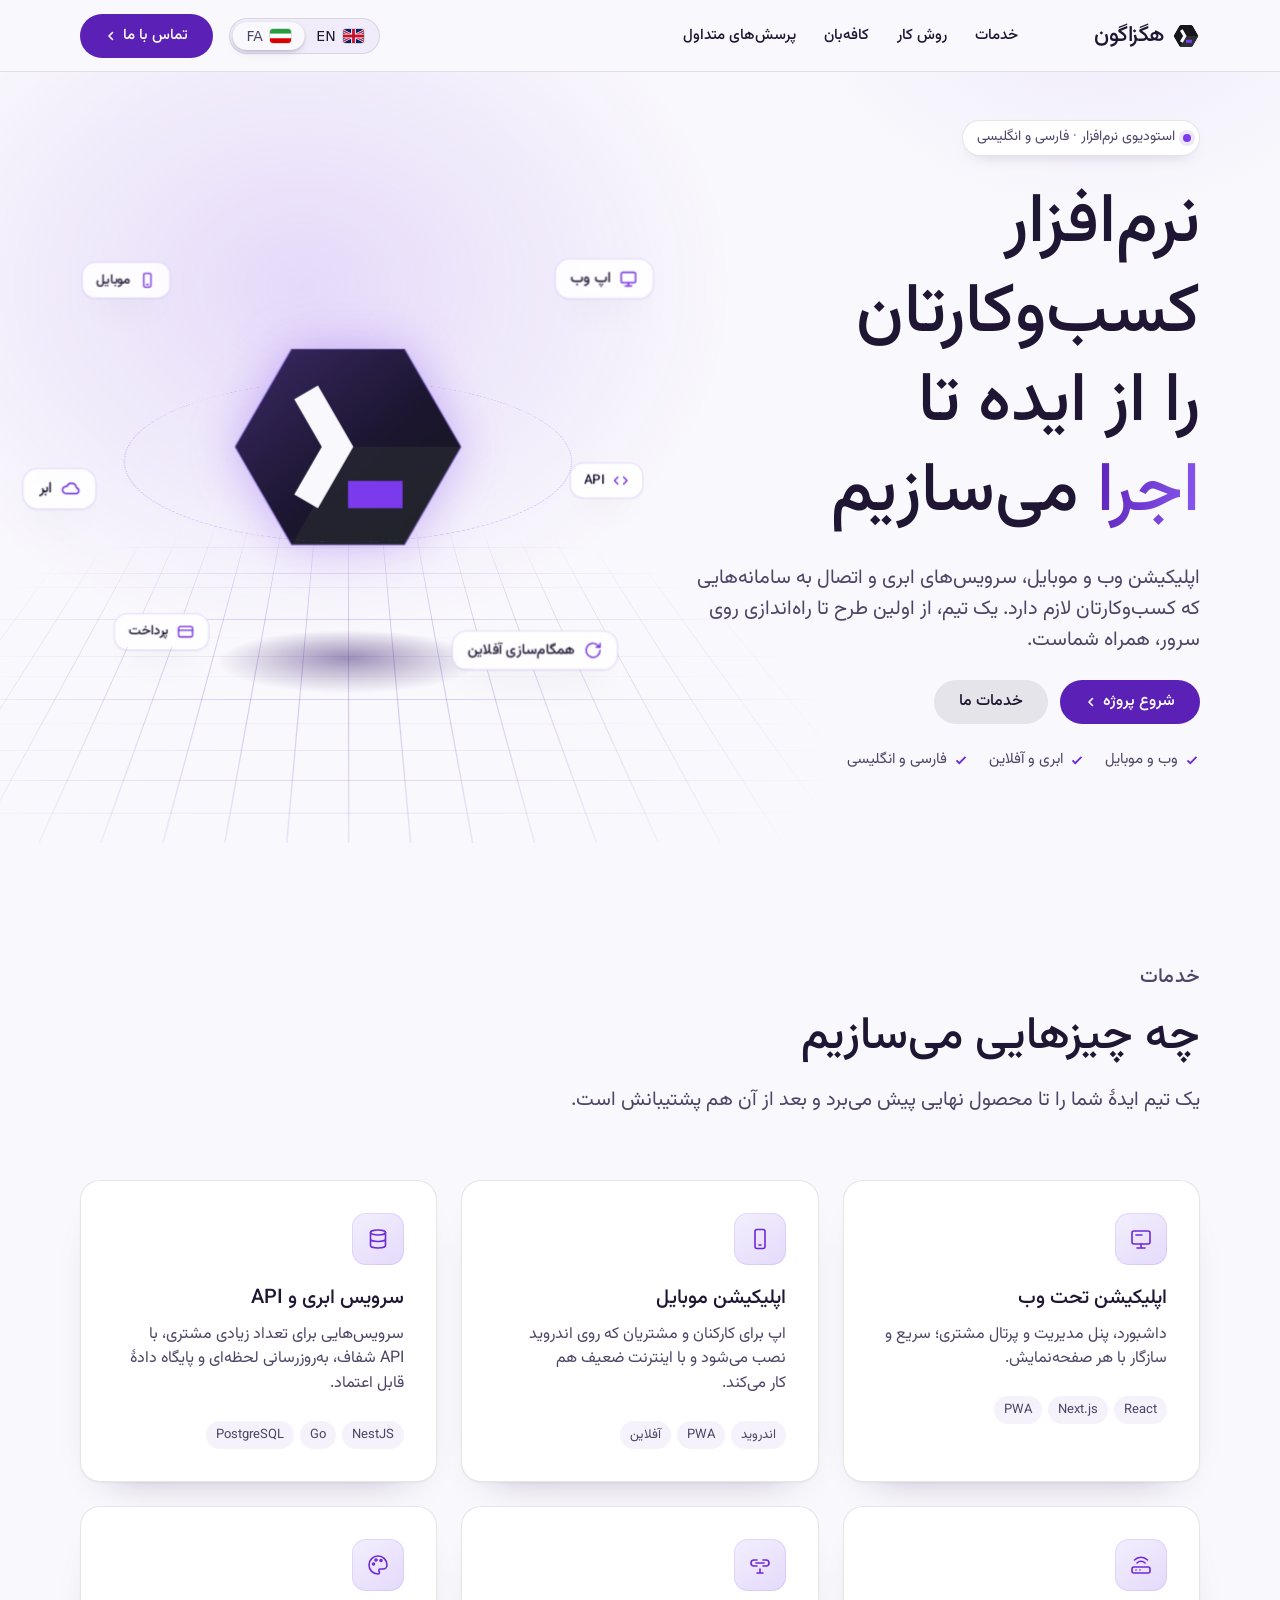
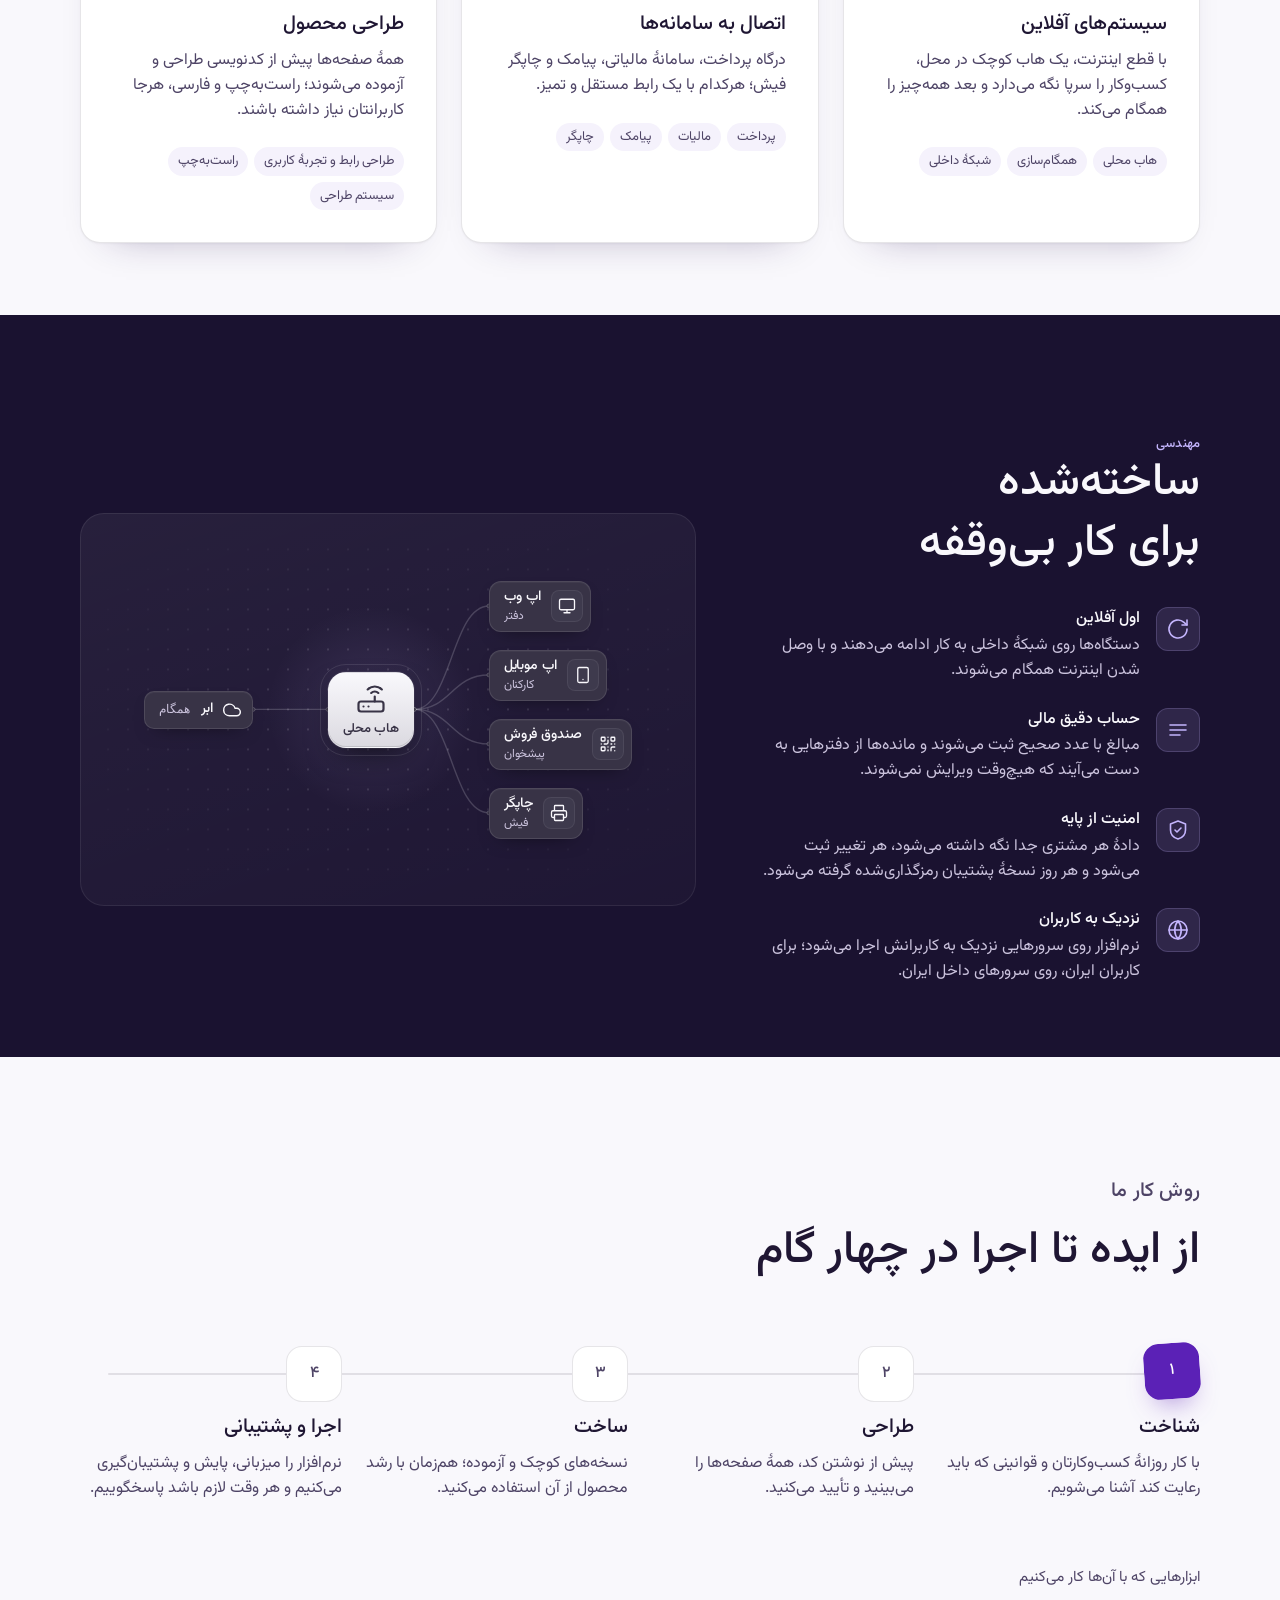
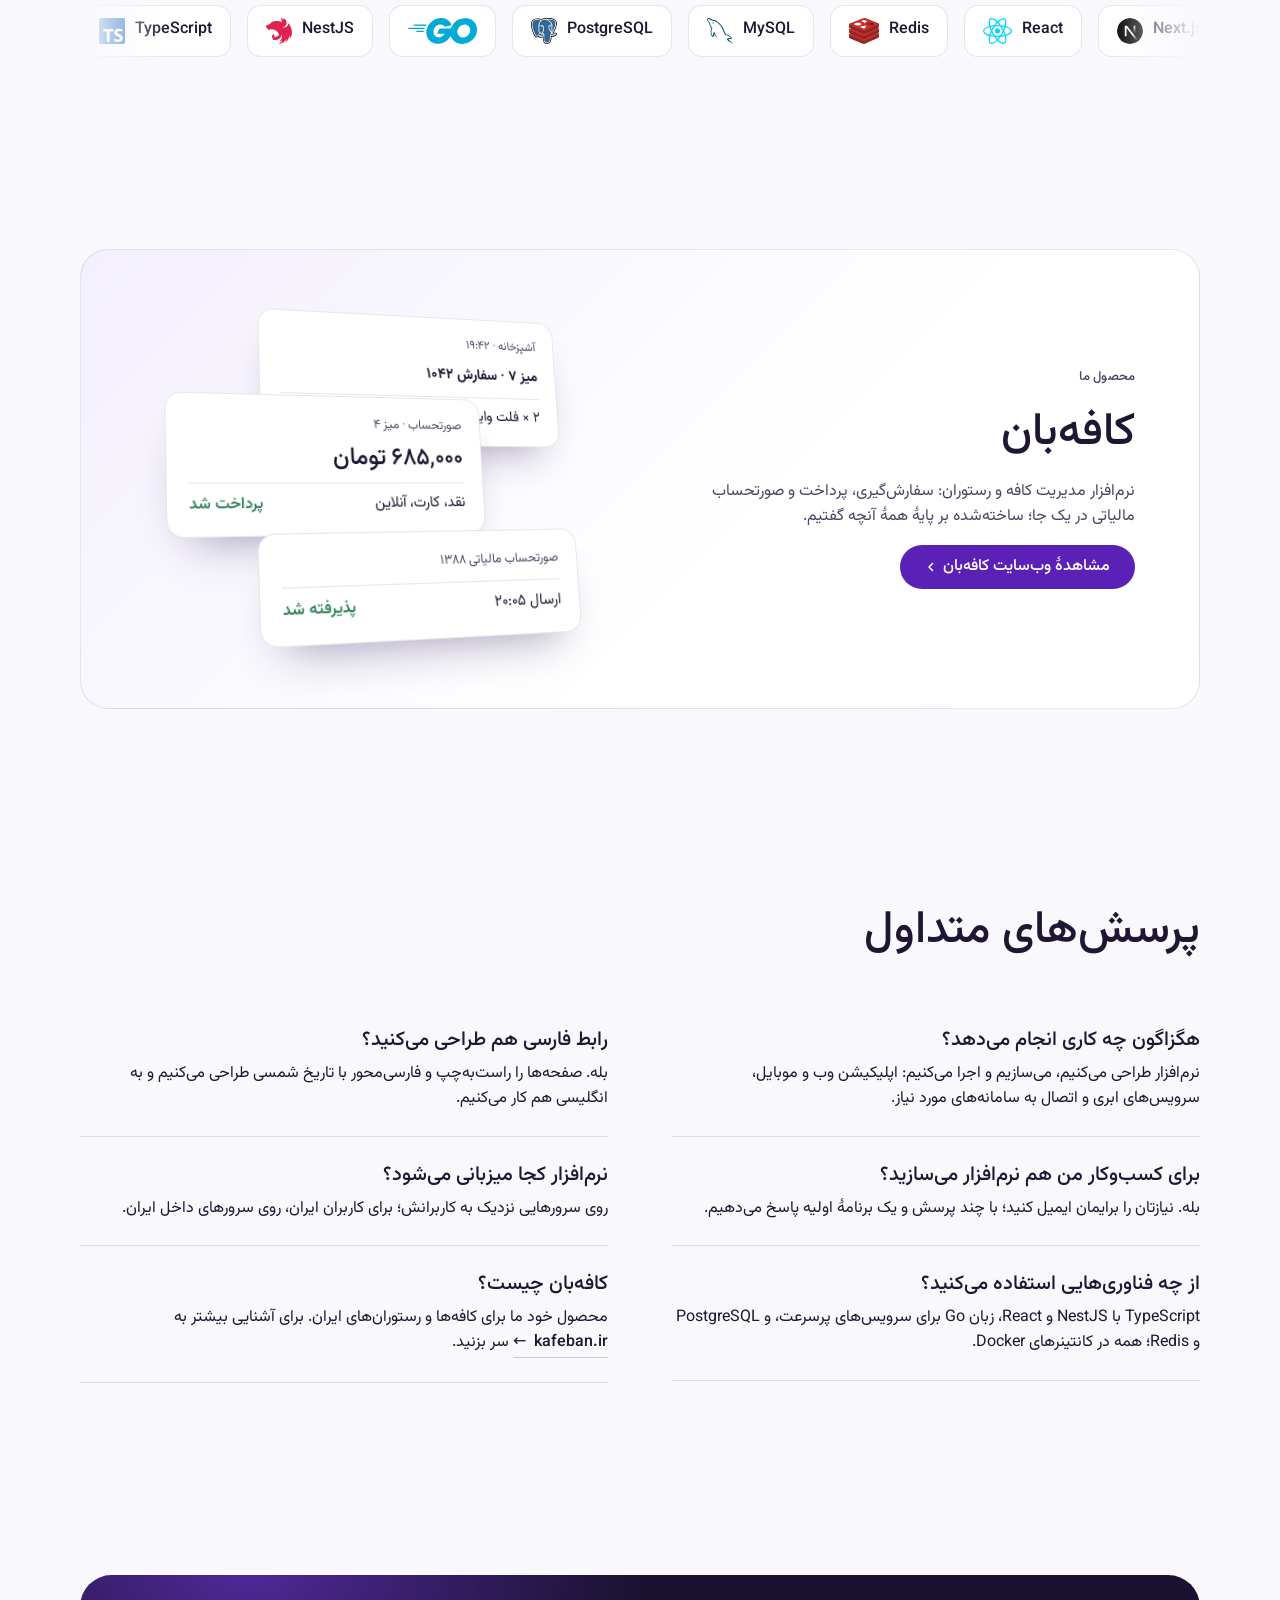
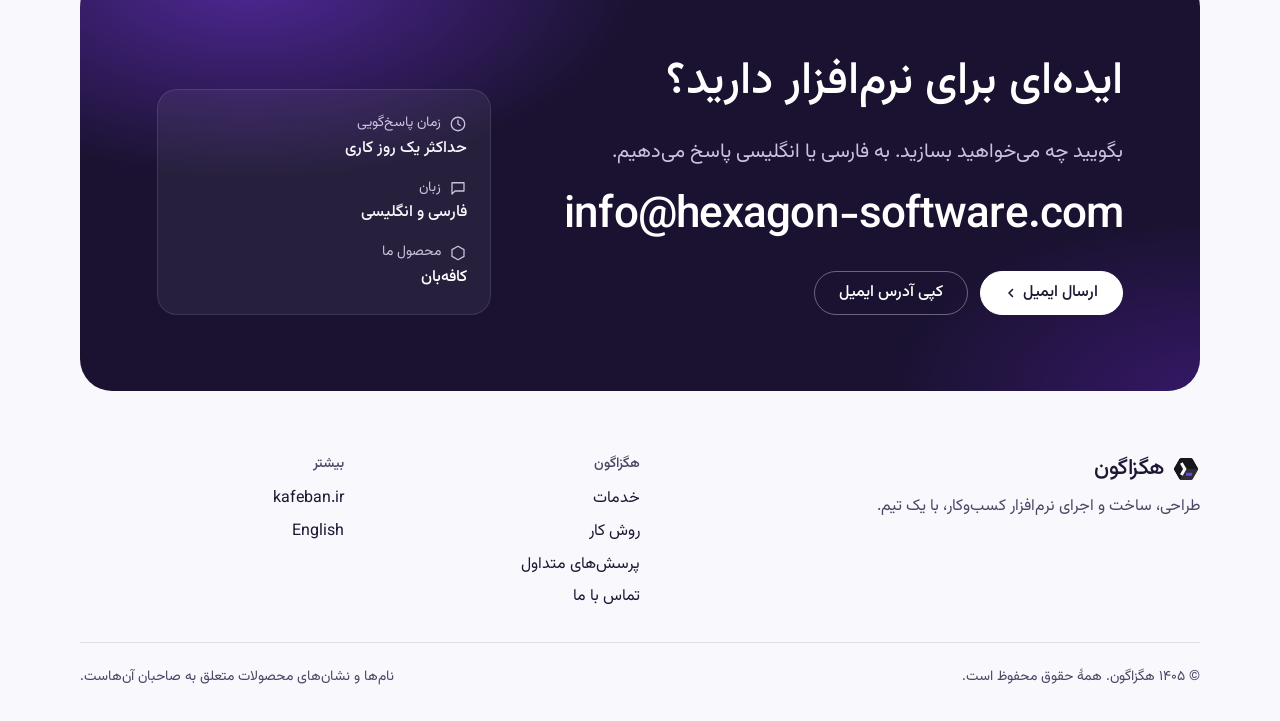
==== commit 41c6d3ae: "feat: add MySQL and Kubernetes to the tools row" ====
--- a/fa/index.html
+++ b/fa/index.html
@@ -191,19 +191,23 @@
             <span class="tool"><img src="../assets/icons/nestjs.svg" alt="" width="26" height="26">NestJS</span>
             <span class="tool"><img src="../assets/icons/go.svg" alt="Go" width="69" height="26"></span>
             <span class="tool"><img src="../assets/icons/postgres.svg" alt="" width="25" height="26">PostgreSQL</span>
+            <span class="tool"None><img src="../assets/icons/mysql.svg" alt="" width="27" height="26">MySQL</span>
             <span class="tool"><img src="../assets/icons/redis.svg" alt="" width="31" height="26">Redis</span>
             <span class="tool"><img src="../assets/icons/react.svg" alt="" width="29" height="26">React</span>
             <span class="tool"><img src="../assets/icons/nextjs.svg" alt="" width="26" height="26">Next.js</span>
             <span class="tool"><img src="../assets/icons/docker.svg" alt="" width="36" height="26">Docker</span>
+            <span class="tool"None><img src="../assets/icons/kubernetes.svg" alt="" width="27" height="26">Kubernetes</span>
             <span class="tool"><img src="../assets/icons/android.svg" alt="" width="45" height="26">Android</span>
             <span class="tool" aria-hidden="true"><img src="../assets/icons/typescript.svg" alt="" width="26" height="26">TypeScript</span>
             <span class="tool" aria-hidden="true"><img src="../assets/icons/nestjs.svg" alt="" width="26" height="26">NestJS</span>
             <span class="tool" aria-hidden="true"><img src="../assets/icons/go.svg" alt="Go" width="69" height="26"></span>
             <span class="tool" aria-hidden="true"><img src="../assets/icons/postgres.svg" alt="" width="25" height="26">PostgreSQL</span>
+            <span class="tool" aria-hidden="true"><img src="../assets/icons/mysql.svg" alt="" width="27" height="26">MySQL</span>
             <span class="tool" aria-hidden="true"><img src="../assets/icons/redis.svg" alt="" width="31" height="26">Redis</span>
             <span class="tool" aria-hidden="true"><img src="../assets/icons/react.svg" alt="" width="29" height="26">React</span>
             <span class="tool" aria-hidden="true"><img src="../assets/icons/nextjs.svg" alt="" width="26" height="26">Next.js</span>
             <span class="tool" aria-hidden="true"><img src="../assets/icons/docker.svg" alt="" width="36" height="26">Docker</span>
+            <span class="tool" aria-hidden="true"><img src="../assets/icons/kubernetes.svg" alt="" width="27" height="26">Kubernetes</span>
             <span class="tool" aria-hidden="true"><img src="../assets/icons/android.svg" alt="" width="45" height="26">Android</span>
           </div>
         </div>
--- a/assets/site.css
+++ b/assets/site.css
@@ -0,0 +1,244 @@
+/* Hexagon site: shared by the English and Persian pages (system.css gives the grid, type, nav, buttons) */
+:root {
+  --p-bg: #f9f8fc; --p-surface: #f0ecf9; --p-ink: #1f1633; --p-muted: #4e4466;
+  --p-accent: #6d28d9; --p-accent-ink: #ffffff; --p-action: #5b21b6; --p-action-ink: #ffffff;
+  --p-inv-bg: #1a1230; --p-inv-surface: #2d2247; --p-inv-ink: #f9f8fc; --p-inv-muted: #cbc3dd;
+  --p-inv-accent: #c4b5fd; --p-inv-accent-ink: #1f1633; --p-inv-action: #f9f8fc; --p-inv-action-ink: #1f1633;
+  --violet: #7c3aed; --violet-soft: #ede7fb;
+  --ease-out: cubic-bezier(.2, .7, .2, 1);
+}
+.nav__logo img { width: 28px; height: 28px; }
+.sr-only { position: absolute; width: 1px; height: 1px; overflow: hidden; clip: rect(0 0 0 0); white-space: nowrap; }
+
+/* right to left: physical sides and glyphs the kit draws left to right */
+[dir="rtl"] body { letter-spacing: 0; }
+[dir="rtl"] :is(h1, h2, h3) { letter-spacing: 0; line-height: 1.35; }
+[dir="rtl"] .m-arrow, [dir="rtl"] .link::after, [dir="rtl"] .btn::after { transform: scaleX(-1); }
+@media (hover: hover) and (pointer: fine) { [dir="rtl"] .btn:hover::after { transform: scaleX(-1) translateX(3px); } }
+
+/* ---------- language switch: two flags in a pill, the thumb slides before the page changes ---------- */
+.lang { --dir: 1; position: relative; display: inline-grid; grid-template-columns: 1fr 1fr; padding: 3px; border-radius: 99px; background: var(--p-surface); border: 1px solid var(--line); color: var(--ink); text-decoration: none; font: 500 14px/1 system-ui, sans-serif; isolation: isolate; }
+[dir="rtl"] .lang { --dir: -1; }
+.lang__opt { position: relative; z-index: 1; display: flex; align-items: center; justify-content: center; gap: 7px; padding: 7px 12px; border-radius: 99px; color: var(--muted); transition: color .3s ease; }
+.lang__opt svg { width: 21px; height: 14px; border-radius: 3px; box-shadow: 0 0 0 1px rgb(0 0 0 / .12); transition: transform .35s var(--ease-out); }
+.lang__thumb { position: absolute; z-index: 0; top: 3px; bottom: 3px; inset-inline-start: 3px; width: calc(50% - 3px); border-radius: 99px; background: var(--p-bg); box-shadow: 0 1px 3px rgb(0 0 0 / .14), 0 4px 10px -4px rgb(40 20 80 / .25); transition: transform .38s var(--ease-out); }
+.lang[data-cur="2"] .lang__thumb, .lang.is-going[data-cur="1"] .lang__thumb { transform: translateX(calc(var(--dir) * 100%)); }
+.lang.is-going[data-cur="2"] .lang__thumb { transform: none; }
+.lang:not(.is-going)[data-cur="1"] .lang__opt:first-of-type, .lang:not(.is-going)[data-cur="2"] .lang__opt:nth-of-type(2),
+.lang.is-going[data-cur="1"] .lang__opt:nth-of-type(2), .lang.is-going[data-cur="2"] .lang__opt:first-of-type { color: var(--ink); }
+.lang:hover .lang__opt svg { transform: scale(1.08); }
+.lang:focus-visible { outline: 2px solid var(--ink); outline-offset: 3px; }
+@media (max-width: 1023px) {
+  .nav:not(.is-open) .nav__actions > .lang { display: inline-grid; }
+  .nav.is-open .nav__actions > .lang { justify-self: center; }
+  [dir="rtl"] .nav:not(.is-open) .nav__actions { margin-left: 0; margin-right: auto; }
+}
+@media (max-width: 639px) {
+  .nav:not(.is-open) .nav__actions > .btn--primary { display: none; }
+  .nav:not(.is-open) .lang__opt { font-size: 0; gap: 0; padding: 8px 10px; }
+}
+
+/* ---------- shared bits ---------- */
+.eyebrow { display: inline-flex; align-items: center; gap: 8px; padding: 6px 14px 6px 8px; border-radius: 99px; background: #fff; border: 1px solid var(--line); font-size: 14px; color: var(--muted); box-shadow: 0 6px 18px -12px rgb(40 20 80 / .4); }
+[dir="rtl"] .eyebrow { padding: 6px 8px 6px 14px; }
+.eyebrow i { width: 8px; height: 8px; border-radius: 50%; background: var(--violet); box-shadow: 0 0 0 4px var(--violet-soft); animation: pulse 2.4s ease-in-out infinite; }
+@keyframes pulse { 50% { box-shadow: 0 0 0 7px transparent; } }
+.ic-line { width: 24px; height: 24px; fill: none; stroke: currentColor; stroke-width: 1.6; stroke-linecap: round; stroke-linejoin: round; }
+.sec-head { display: grid; gap: var(--s-4); max-width: 760px; margin-bottom: var(--s-8, 64px); }
+.sec-head p { color: var(--muted); font-size: var(--t-lead, 19px); }
+.t-label { color: var(--p-accent); }
+.ground-inverse .t-label { color: #c4b5fd; }
+
+/* scroll reveal: a soft rise with a little 3D tilt; only when scripts run and motion is welcome */
+@media (prefers-reduced-motion: no-preference) {
+  .js [data-rise] { opacity: 0; transform: perspective(900px) translateY(28px) rotateX(10deg); transform-origin: 50% 100%; transition: opacity .8s var(--ease-out), transform .9s var(--ease-out); transition-delay: calc(var(--i, 0) * 90ms); }
+  .js [data-rise].is-in { opacity: 1; transform: none; }
+}
+
+/* ---------- hero ---------- */
+.hx-hero { position: relative; padding-block: clamp(40px, 7vw, 96px) clamp(48px, 7vw, 104px); overflow: clip; }
+.hx-hero::before { content: ""; position: absolute; inset: -20% -10% auto; height: 120%; background: radial-gradient(40% 50% at 72% 45%, rgb(124 58 237 / .16), transparent 70%), radial-gradient(30% 40% at 20% 10%, rgb(196 181 253 / .25), transparent 70%); pointer-events: none; z-index: -1; }
+[dir="rtl"] .hx-hero::before { transform: scaleX(-1); }
+.hx-hero__grid { display: grid; grid-template-columns: minmax(0, 1fr) minmax(0, 1fr); gap: var(--s-7, 48px); align-items: center; }
+.hx-hero__text { display: grid; gap: var(--s-5); justify-items: start; }
+.hx-hero h1 { font-size: clamp(40px, 5.4vw, 76px); line-height: 1.04; margin: 0; }
+[dir="rtl"] .hx-hero h1 { line-height: 1.3; }
+.hx-hero h1 em { font-style: normal; background: linear-gradient(100deg, #5b21b6, #8b5cf6 55%, #5b21b6); -webkit-background-clip: text; background-clip: text; color: transparent; background-size: 200% 100%; animation: sheen 6s ease-in-out infinite; }
+@keyframes sheen { 50% { background-position: 100% 0; } }
+.hx-hero__lead { font-size: var(--t-lead, 19px); color: var(--muted); max-width: 46ch; margin: 0; }
+.hx-proof { display: flex; flex-wrap: wrap; gap: 8px 20px; list-style: none; margin: 0; padding: 0; color: var(--muted); font-size: 15px; }
+.hx-proof li { display: flex; align-items: center; gap: 6px; }
+.hx-proof svg { width: 16px; height: 16px; color: var(--p-accent); fill: none; stroke: currentColor; stroke-width: 1.8; }
+
+/* the 3D hexagon: a prism built from the logo, floating over a perspective grid; chips orbit at other depths */
+.hx-stage { --u: 1; position: relative; height: calc(520px * var(--u)); perspective: 1100px; perspective-origin: 50% 40%; touch-action: pan-y; }
+.hx-world { position: absolute; inset: 0; transform-style: preserve-3d; transform: rotateX(var(--rx, 0deg)) rotateY(var(--ry, 0deg)); transition: transform .15s linear; }
+.hx-floor { position: absolute; left: 50%; top: 50%; width: 900px; height: 900px; margin: -450px 0 0 -450px; transform: translateY(calc(210px * var(--u))) rotateX(78deg) scale(var(--u)); background-image: linear-gradient(rgb(91 33 182 / .22) 1px, transparent 1px), linear-gradient(90deg, rgb(91 33 182 / .22) 1px, transparent 1px); background-size: 45px 45px; -webkit-mask: radial-gradient(closest-side, #000 30%, transparent); mask: radial-gradient(closest-side, #000 30%, transparent); animation: floor 8s linear infinite; }
+@keyframes floor { to { background-position: 0 45px, 0 0; } }
+.hx-shadow { position: absolute; left: 50%; top: 50%; width: 260px; height: 260px; margin: -130px 0 0 -130px; transform: translateY(calc(212px * var(--u))) rotateX(90deg) scale(var(--u)); background: radial-gradient(closest-side, rgb(46 16 101 / .45), transparent); animation: shadow 6s ease-in-out infinite; }
+@keyframes shadow { 50% { opacity: .55; transform: translateY(calc(212px * var(--u))) rotateX(90deg) scale(calc(var(--u) * .82)); } }
+.hx-float { position: absolute; left: 50%; top: 50%; transform-style: preserve-3d; animation: float 6s ease-in-out infinite; }
+@keyframes float { 0%, 100% { transform: translateY(-10px) scale(var(--u)); } 50% { transform: translateY(14px) scale(var(--u)); } }
+.hx { position: absolute; transform-style: preserve-3d; animation: sway 14s ease-in-out infinite; }
+@keyframes sway { 0%, 100% { transform: rotateY(-28deg) rotateX(12deg); } 50% { transform: rotateY(24deg) rotateX(-6deg); } }
+.hx__face { position: absolute; left: -110px; top: -95.26px; width: 220px; height: 190.52px; backface-visibility: hidden; }
+.hx__face svg { display: block; width: 100%; height: 100%; }
+.hx__front { transform: translateZ(32px); filter: drop-shadow(0 0 24px rgb(124 58 237 / .35)); }
+.hx__back { transform: rotateY(180deg) translateZ(32px); }
+.hx__side { position: absolute; left: -55px; top: -32px; width: 110px; height: 64px; backface-visibility: hidden; background: linear-gradient(90deg, #2e1065, #4c1d95 50%, #2e1065); transform: rotateZ(calc(var(--k) * 60deg)) translateY(-95.26px) rotateX(90deg); filter: brightness(var(--b, 1)); }
+.hx__side::after { content: ""; position: absolute; inset: 0; background: linear-gradient(transparent 0 46%, rgb(196 181 253 / .55) 50%, transparent 54%); opacity: .6; }
+.hx-chip { position: absolute; left: 50%; top: 50%; display: inline-flex; align-items: center; gap: 8px; padding: 9px 14px; border-radius: 14px; background: rgb(255 255 255 / .86); -webkit-backdrop-filter: blur(8px); backdrop-filter: blur(8px); border: 1px solid rgb(124 58 237 / .18); box-shadow: 0 1px 2px rgb(0 0 0 / .06), 0 18px 36px -18px rgb(40 20 80 / .45); font: 500 14px/1 var(--font-text); color: var(--ink); white-space: nowrap; transform: translate(-50%, -50%) translate3d(calc(var(--x) * var(--u) * var(--sx, 1)), calc(var(--y) * var(--u)), var(--z)); }
+.hx-chip > span { display: inline-flex; animation: bob 5s ease-in-out infinite; animation-delay: var(--d, 0s); gap: 8px; align-items: center; }
+@keyframes bob { 50% { transform: translateY(-8px); } }
+.hx-chip svg { flex: none; width: 18px; height: 18px; color: var(--p-accent); fill: none; stroke: currentColor; stroke-width: 1.8; stroke-linecap: round; stroke-linejoin: round; }
+.hx-chip img { width: 18px; height: 18px; }
+.hx-orbit { position: absolute; left: 50%; top: 50%; width: calc(440px * var(--u)); height: calc(440px * var(--u)); margin: calc(-220px * var(--u)) 0 0 calc(-220px * var(--u)); border-radius: 50%; border: 1px dashed rgb(124 58 237 / .3); transform: rotateX(72deg); animation: spin 30s linear infinite; }
+.hx-orbit::after { content: ""; position: absolute; top: -5px; left: 50%; width: 10px; height: 10px; border-radius: 50%; background: var(--violet); box-shadow: 0 0 12px var(--violet); }
+@keyframes spin { to { transform: rotateX(72deg) rotateZ(360deg); } }
+
+@media (max-width: 1023px) {
+  .hx-hero__grid { grid-template-columns: minmax(0, 1fr); }
+  .hx-stage { --u: .8; }
+}
+@media (max-width: 639px) {
+  .hx-stage { --u: .6; margin-block: -24px -40px; }
+  .hx-chip { font-size: 12px; padding: 7px 10px; }
+  .hx-chip.is-far { display: none; }
+}
+
+/* ---------- services: cards that tilt toward the pointer, with a light that follows it ---------- */
+.svc { display: grid; grid-template-columns: repeat(3, minmax(0, 1fr)); gap: var(--s-5); perspective: 1200px; }
+.svc__card { position: relative; display: grid; align-content: start; gap: var(--s-3); padding: var(--s-6); border-radius: 20px; background: #fff; border: 1px solid var(--line); box-shadow: 0 1px 2px rgb(0 0 0 / .04), 0 20px 40px -32px rgb(40 20 80 / .45); transform-style: preserve-3d; transform: rotateX(var(--tx, 0deg)) rotateY(var(--ty, 0deg)); transition: transform .5s var(--ease-out), box-shadow .3s ease; overflow: hidden; }
+.svc__card.is-tilting { transition: transform .08s linear, box-shadow .3s ease; box-shadow: 0 1px 2px rgb(0 0 0 / .04), 0 32px 56px -30px rgb(40 20 80 / .55); }
+.svc__card::before { content: ""; position: absolute; inset: 0; background: radial-gradient(360px circle at var(--mx, 50%) var(--my, 0%), rgb(124 58 237 / .12), transparent 60%); opacity: 0; transition: opacity .3s ease; pointer-events: none; }
+.svc__card:hover::before { opacity: 1; }
+.svc__ic { width: 52px; height: 52px; display: grid; place-items: center; border-radius: 14px; background: linear-gradient(145deg, #f3effd, #e4dafb); color: var(--p-accent); transform: translateZ(30px); box-shadow: inset 0 0 0 1px rgb(124 58 237 / .12); }
+.svc__card h3 { margin: var(--s-2) 0 0; font: 500 var(--t-card, 21px)/1.3 var(--font-text); transform: translateZ(20px); }
+.svc__card p { margin: 0; color: var(--muted); transform: translateZ(12px); }
+.tags { display: flex; flex-wrap: wrap; gap: 6px; list-style: none; margin: var(--s-3) 0 0; padding: 0; }
+.tags li { font-size: 13px; padding: 4px 10px; border-radius: 99px; background: #f5f2fc; color: var(--muted); }
+@media (max-width: 1023px) { .svc { grid-template-columns: repeat(2, minmax(0, 1fr)); } }
+@media (max-width: 639px) { .svc { grid-template-columns: minmax(0, 1fr); } .svc__card { padding: var(--s-5); } }
+
+/* ---------- engineering: dark band, principles and the hub diagram ---------- */
+.eng { display: grid; grid-template-columns: minmax(0, 5fr) minmax(0, 7fr); gap: var(--s-8, 64px); align-items: center; }
+.principles { list-style: none; margin: var(--s-6) 0 0; padding: 0; display: grid; gap: var(--s-5); }
+.principles li { display: grid; grid-template-columns: 44px minmax(0, 1fr); gap: var(--s-4); align-items: start; }
+.principles .pi { width: 44px; height: 44px; display: grid; place-items: center; border-radius: 12px; background: rgb(196 181 253 / .12); color: #c4b5fd; box-shadow: inset 0 0 0 1px rgb(196 181 253 / .2); }
+.principles b { display: block; font-weight: 500; margin-bottom: 2px; }
+.principles span { color: var(--p-inv-muted); }
+.eng__visual { position: relative; border-radius: 24px; padding: var(--s-5); background: linear-gradient(160deg, rgb(255 255 255 / .06), rgb(255 255 255 / .02)); box-shadow: inset 0 0 0 1px rgb(255 255 255 / .08); transform: perspective(1200px) rotateY(var(--vy, -8deg)) rotateX(4deg); transition: transform .6s var(--ease-out); }
+[dir="rtl"] .eng__visual { --vy: 8deg; }
+.eng__visual:hover { --vy: 0deg; }
+[dir="rtl"] .eng__visual:hover { --vy: 0deg; }
+[dir="rtl"] .dg { direction: ltr; transform: scaleX(-1); }
+[dir="rtl"] .dg-node > * { transform: scaleX(-1); }
+@media (max-width: 1023px) { .eng { grid-template-columns: minmax(0, 1fr); } .eng__visual { transform: none; } }
+
+/* ---------- process: a line that fills with the scroll, steps that light up as it passes ---------- */
+.proc { position: relative; display: grid; grid-template-columns: repeat(4, minmax(0, 1fr)); gap: var(--s-5); list-style: none; margin: 0; padding: 0; counter-reset: st; }
+.proc::before, .proc::after { content: ""; position: absolute; top: 27px; inset-inline: 28px; height: 2px; border-radius: 2px; background: var(--line); }
+.proc::after { background: linear-gradient(90deg, #8b5cf6, #5b21b6); transform: scaleX(var(--p, 0)); transform-origin: left; }
+[dir="rtl"] .proc::after { transform-origin: right; background: linear-gradient(-90deg, #8b5cf6, #5b21b6); }
+.proc li { position: relative; z-index: 1; display: grid; gap: var(--s-3); counter-increment: st; }
+.proc li::before { content: counter(st, decimal-leading-zero); width: 56px; height: 56px; display: grid; place-items: center; border-radius: 16px; background: #fff; border: 1px solid var(--line); font: 500 16px/1 var(--font-mono); color: var(--muted); transition: background .4s ease, color .4s ease, border-color .4s ease, transform .4s var(--ease-out); }
+[dir="rtl"] .proc li::before { content: counter(st, persian); font-family: var(--font-text); }
+.proc li.is-lit::before { background: var(--p-action); color: #fff; border-color: transparent; transform: translateY(-3px) rotate(-4deg); box-shadow: 0 14px 28px -14px rgb(91 33 182 / .7); }
+.proc b { display: block; font: 500 var(--t-card, 21px)/1.3 var(--font-text); }
+.proc span { color: var(--muted); }
+@media (max-width: 1023px) {
+  .proc { grid-template-columns: minmax(0, 1fr); gap: var(--s-6); }
+  .proc li { grid-template-columns: 56px minmax(0, 1fr); column-gap: var(--s-4); }
+  .proc li::before { grid-row: span 2; }
+  .proc::before, .proc::after { top: 28px; bottom: 28px; inset-inline: 27px auto; width: 2px; height: auto; }
+  .proc::after { transform: scaleY(var(--p, 0)); transform-origin: top; background: linear-gradient(#8b5cf6, #5b21b6); }
+  [dir="rtl"] .proc::after { transform-origin: top; background: linear-gradient(#8b5cf6, #5b21b6); }
+}
+
+/* ---------- stack: a slow marquee of the tools we use ---------- */
+.stack { margin-top: var(--s-8, 64px); display: grid; gap: var(--s-4); }
+.stack__label { color: var(--muted); font-size: 15px; }
+.marquee { overflow: hidden; -webkit-mask: linear-gradient(90deg, transparent, #000 8%, #000 92%, transparent); mask: linear-gradient(90deg, transparent, #000 8%, #000 92%, transparent); direction: ltr; }
+.marquee__row { display: flex; gap: var(--s-4); width: max-content; animation: marquee 36s linear infinite; }
+.marquee:hover .marquee__row { animation-play-state: paused; }
+@keyframes marquee { to { transform: translateX(calc(-50% - var(--s-4) / 2)); } }
+.tool { display: inline-flex; align-items: center; gap: 10px; padding: 12px 18px; border-radius: 14px; background: #fff; border: 1px solid var(--line); font-weight: 500; white-space: nowrap; transition: transform .3s var(--ease-out), box-shadow .3s ease; }
+.tool:hover { transform: translateY(-3px); box-shadow: 0 16px 30px -20px rgb(40 20 80 / .5); }
+.tool img { height: 26px; width: auto; }
+
+/* ---------- product: Kafeban in short, with a stack of floating cards ---------- */
+.prod { position: relative; display: grid; grid-template-columns: minmax(0, 6fr) minmax(0, 5fr); gap: var(--s-7, 48px); align-items: center; padding: clamp(28px, 5vw, 64px); border-radius: 28px; background: linear-gradient(135deg, #f3effd, #fff 60%); border: 1px solid var(--line); overflow: hidden; }
+.prod__text { display: grid; gap: var(--s-4); justify-items: start; }
+.prod__text p { color: var(--muted); margin: 0; max-width: 52ch; }
+.prod__cards { position: relative; height: 300px; perspective: 1000px; }
+.prod__card { position: absolute; width: 74%; padding: 18px 20px; border-radius: 16px; background: #fff; border: 1px solid var(--line); box-shadow: 0 24px 44px -24px rgb(40 20 80 / .45); display: grid; gap: 10px; font-size: 15px; transform: rotateY(-18deg) rotateX(8deg) translateZ(var(--z)) translateY(var(--sy, 0px)); transition: transform .6s var(--ease-out); }
+[dir="rtl"] .prod__card { transform: rotateY(18deg) rotateX(8deg) translateZ(var(--z)) translateY(var(--sy, 0px)); }
+.prod:hover .prod__card { --sy: calc(var(--n) * -10px); }
+.prod__card small { color: var(--muted); }
+.prod__card .row { display: flex; justify-content: space-between; gap: 12px; border-top: 1px solid var(--line); padding-top: 8px; }
+.prod__card .ok { color: #1f7a4d; font-weight: 500; }
+.prod__card big { font: 500 24px/1.1 var(--font-display); }
+@media (max-width: 1023px) { .prod { grid-template-columns: minmax(0, 1fr); } }
+@media (max-width: 639px) { .prod__cards { height: 260px; } .prod__card { width: 86%; } }
+
+/* ---------- FAQ ---------- */
+.faq-grid { display: grid; grid-template-columns: repeat(2, minmax(0, 1fr)); gap: 0 var(--s-8, 64px); }
+@media (max-width: 1023px) { .faq-grid { grid-template-columns: minmax(0, 1fr); } }
+
+/* ---------- contact ---------- */
+.contact { position: relative; overflow: hidden; border-radius: 32px; padding: clamp(32px, 6vw, 80px); background: var(--p-inv-bg); color: var(--p-inv-ink); display: grid; grid-template-columns: minmax(0, 7fr) minmax(0, 4fr); gap: var(--s-7, 48px); align-items: end; isolation: isolate; }
+.contact::before { content: ""; position: absolute; inset: 0; z-index: -1; background: radial-gradient(50% 70% at 85% 0%, rgb(124 58 237 / .55), transparent 70%), radial-gradient(40% 60% at 0% 100%, rgb(91 33 182 / .4), transparent 70%); }
+[dir="rtl"] .contact::before { transform: scaleX(-1); }
+.contact h2 { margin: 0; color: #fff; }
+.contact__main { display: grid; gap: var(--s-5); justify-items: start; }
+.contact__main > p { margin: 0; color: var(--p-inv-muted); max-width: 52ch; font-size: var(--t-lead, 19px); }
+.contact__mail { font: 500 clamp(22px, 3.6vw, 44px)/1.15 var(--font-display); letter-spacing: -0.02em; color: #fff; text-decoration: none; overflow-wrap: normal; background: linear-gradient(currentColor, currentColor) 0 100% / 0 2px no-repeat; transition: background-size .4s var(--ease-out); padding-bottom: 4px; }
+.contact__mail:hover { background-size: 100% 2px; }
+html .contact .btn.btn--primary { background: #fff; color: var(--p-ink); border-color: #fff; }
+html .contact .btn.btn--secondary { background: transparent; color: #fff; border-color: rgb(255 255 255 / .35); }
+html .contact .btn.btn--secondary:hover { border-color: #fff; background: rgb(255 255 255 / .08); }
+.contact__facts { display: grid; gap: var(--s-4); margin: 0; padding: var(--s-5); border-radius: 20px; background: rgb(255 255 255 / .06); box-shadow: inset 0 0 0 1px rgb(255 255 255 / .1); }
+.contact__facts div { display: grid; gap: 2px; }
+.contact__facts dt { display: flex; align-items: center; gap: 8px; color: var(--p-inv-muted); font-size: 14px; }
+.contact__facts dt svg { width: 18px; height: 18px; fill: none; stroke: currentColor; stroke-width: 1.7; stroke-linecap: round; stroke-linejoin: round; }
+.contact__facts dd { margin: 0; font-weight: 500; }
+.contact__facts a { color: #fff; }
+@media (max-width: 1023px) { .contact { grid-template-columns: minmax(0, 1fr); align-items: start; } }
+
+/* ---------- footer ---------- */
+.site-foot { padding-block: var(--s-8, 64px) var(--s-6); }
+.site-foot__top { display: grid; grid-template-columns: minmax(0, 2fr) repeat(2, minmax(0, 1fr)); gap: var(--s-6); padding-bottom: var(--s-6); border-bottom: 1px solid var(--line); }
+.site-foot__brand { display: grid; gap: var(--s-3); justify-items: start; align-content: start; }
+.site-foot__brand p { margin: 0; color: var(--muted); max-width: 36ch; }
+.site-foot h3 { font: 500 14px/1.4 var(--font-text); color: var(--muted); margin: 0 0 var(--s-3); letter-spacing: 0; }
+.site-foot ul { list-style: none; margin: 0; padding: 0; display: grid; gap: var(--s-2); }
+.site-foot ul a { color: var(--ink); text-decoration: none; }
+.site-foot ul a:hover { color: var(--p-action); text-decoration: underline; text-underline-offset: 4px; }
+.site-foot__legal { display: flex; flex-wrap: wrap; justify-content: space-between; gap: var(--s-3); padding-top: var(--s-5); color: var(--muted); font-size: 14px; }
+@media (max-width: 639px) { .site-foot__top { grid-template-columns: repeat(2, minmax(0, 1fr)); } .site-foot__brand { grid-column: 1 / -1; } }
+
+@media (prefers-reduced-motion: reduce) {
+  .hx-floor, .hx-shadow, .hx-float, .hx, .hx-orbit, .hx-chip > span, .marquee__row, .eyebrow i, .hx-hero h1 em { animation: none !important; }
+  .marquee { overflow-x: auto; }
+  .lang__thumb, .lang__opt svg, .svc__card, .prod__card { transition: none; }
+}
+
+/* the diagram's pause control shows only on hover or keyboard focus */
+.dg-pause { opacity: 0; transition: opacity .2s ease; }
+.dg:hover .dg-pause, .dg-pause:focus-visible { opacity: 1; }
+.section { padding-block: clamp(64px, 8vw, 120px); }
+.prod__cards { height: 330px; }
+
+/* sections take the height of their content: no forced full-screen blocks and no empty grounds */
+html main > section.section, html main > section.hx-hero { height: auto !important; min-height: 0 !important; display: block !important; }
+html main > section > .wrap { display: block !important; height: auto !important; min-height: 0 !important; }
+#contact { padding-bottom: 0; }
+@media (max-width: 639px) {
+  .hx-hero { padding-top: 8px; }
+  .hx-hero__grid { gap: 0; }
+  .hx-stage { order: -1; height: 300px; margin: 0 0 8px; --sx: .72; }
+}
+@media (max-width: 639px) {
+  .contact { padding: 32px 20px; border-radius: 24px; }
+  .contact__mail { font-size: clamp(18px, 5.2vw, 22px); white-space: nowrap; }
+}
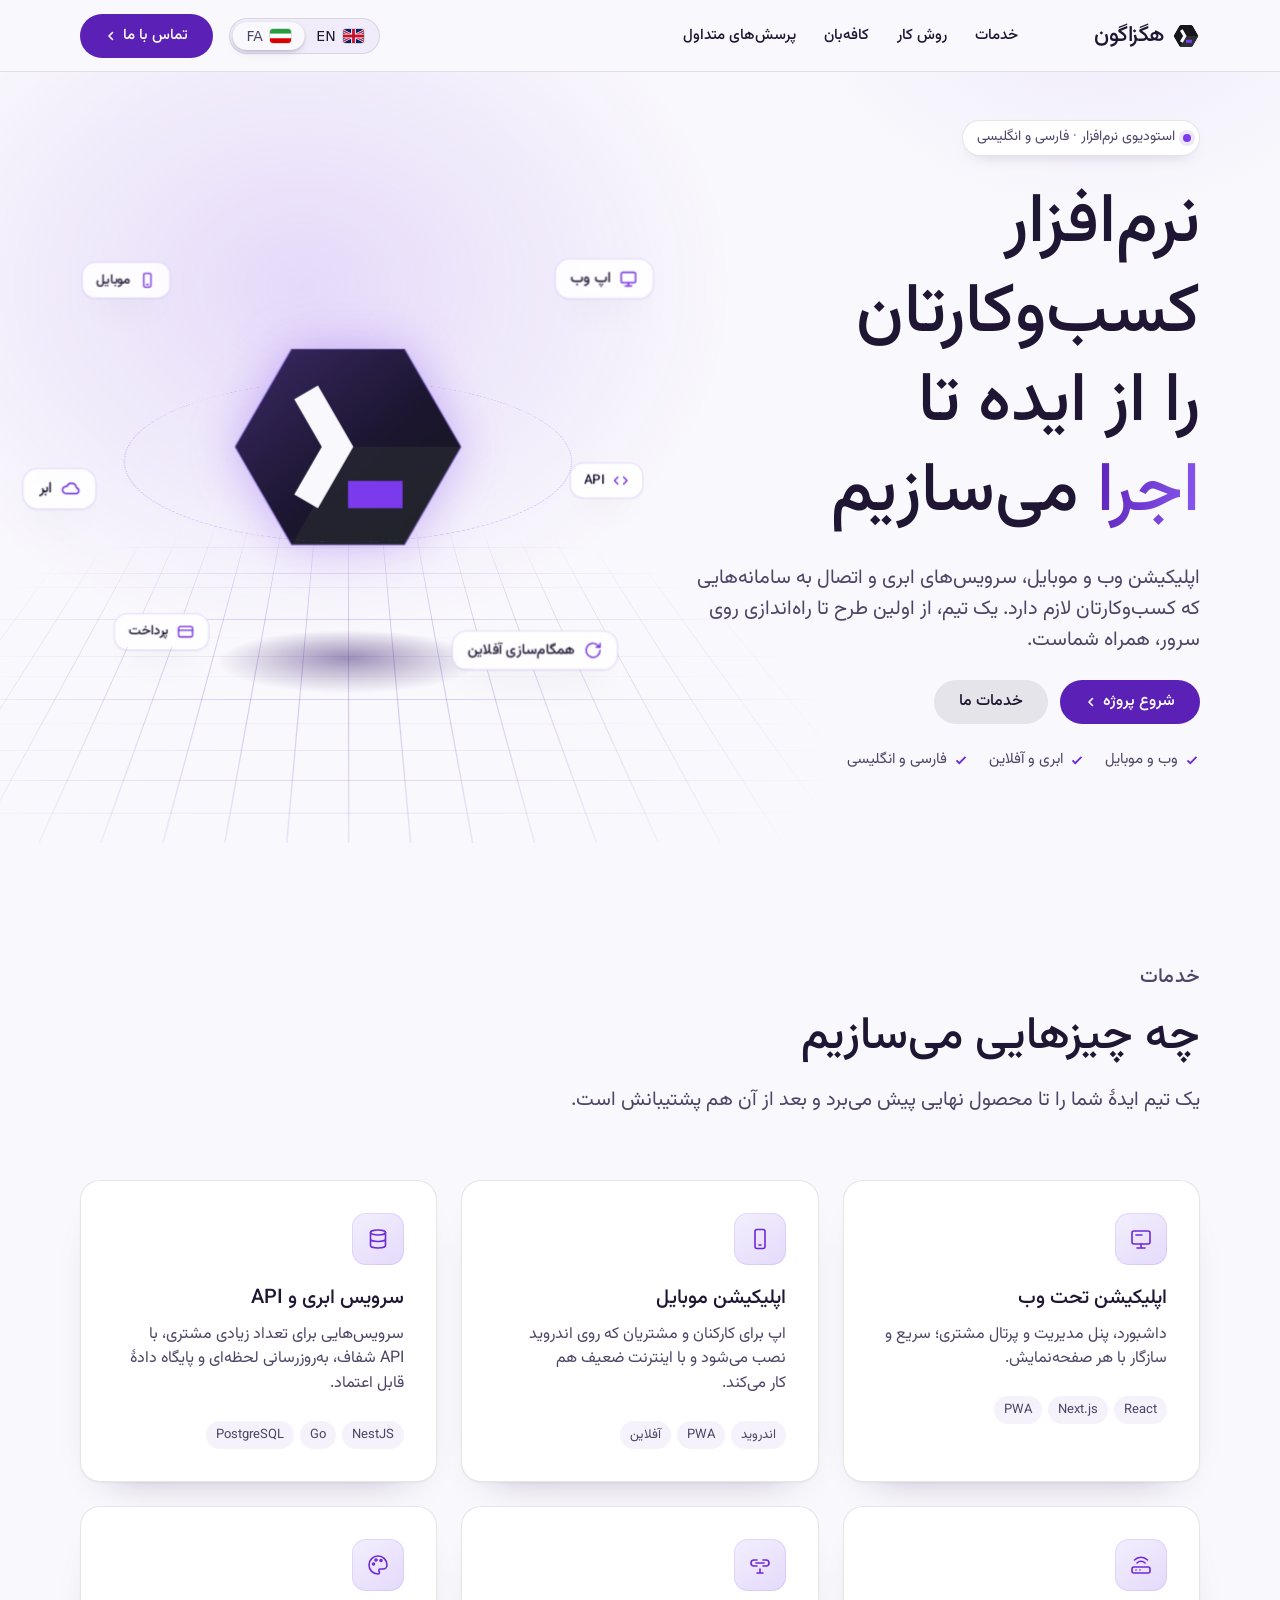
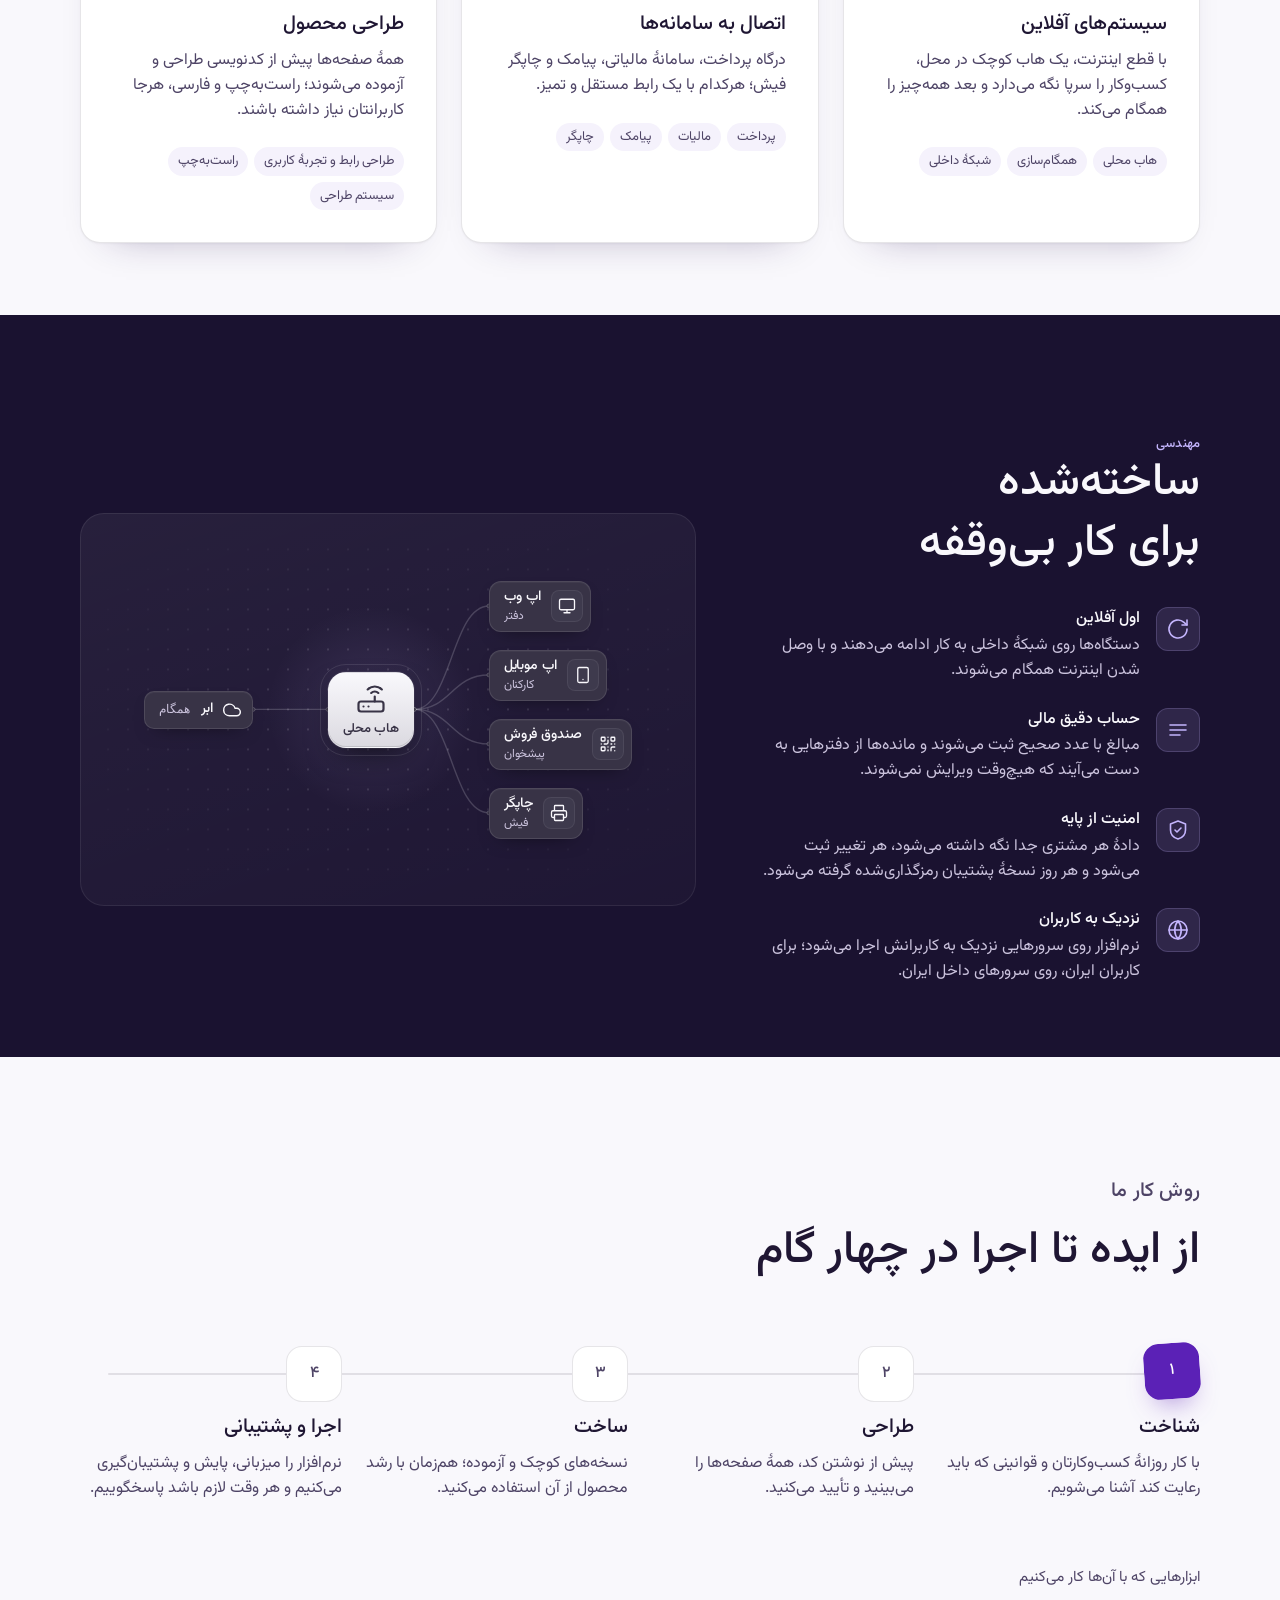
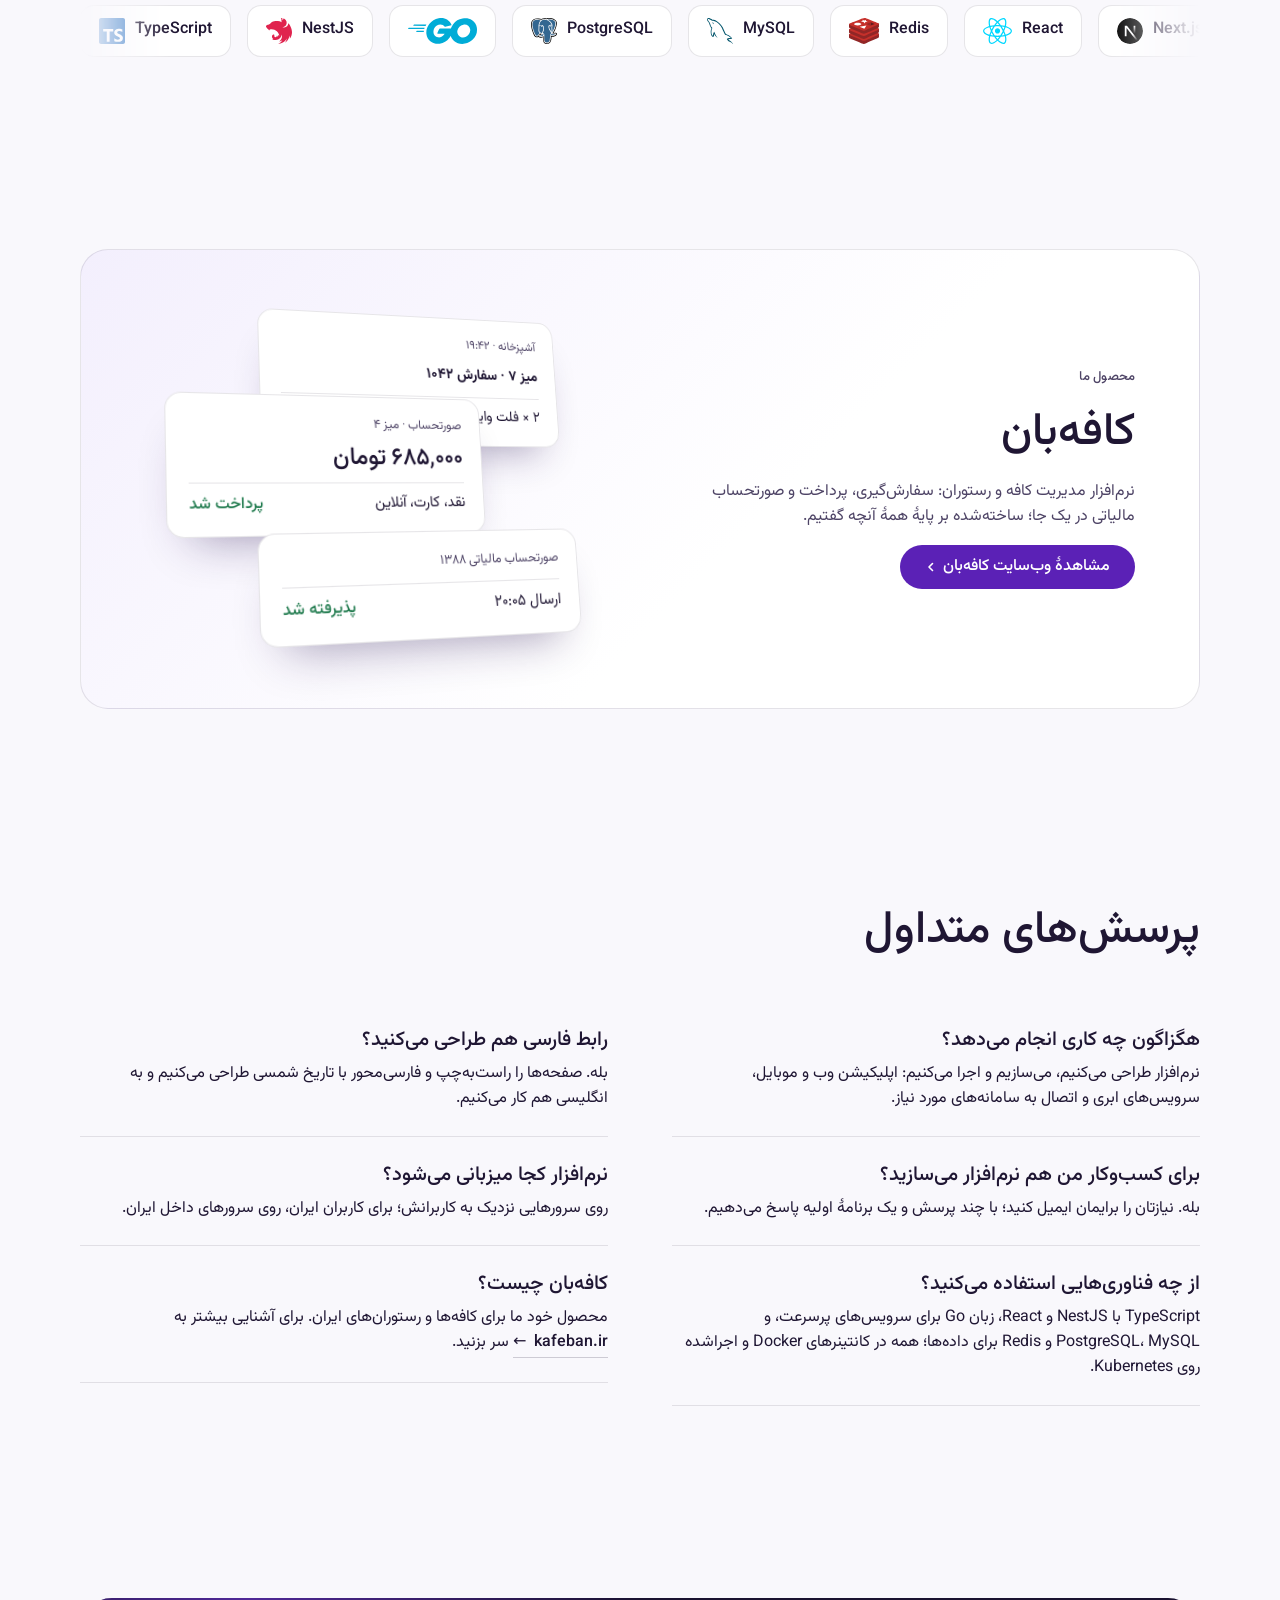
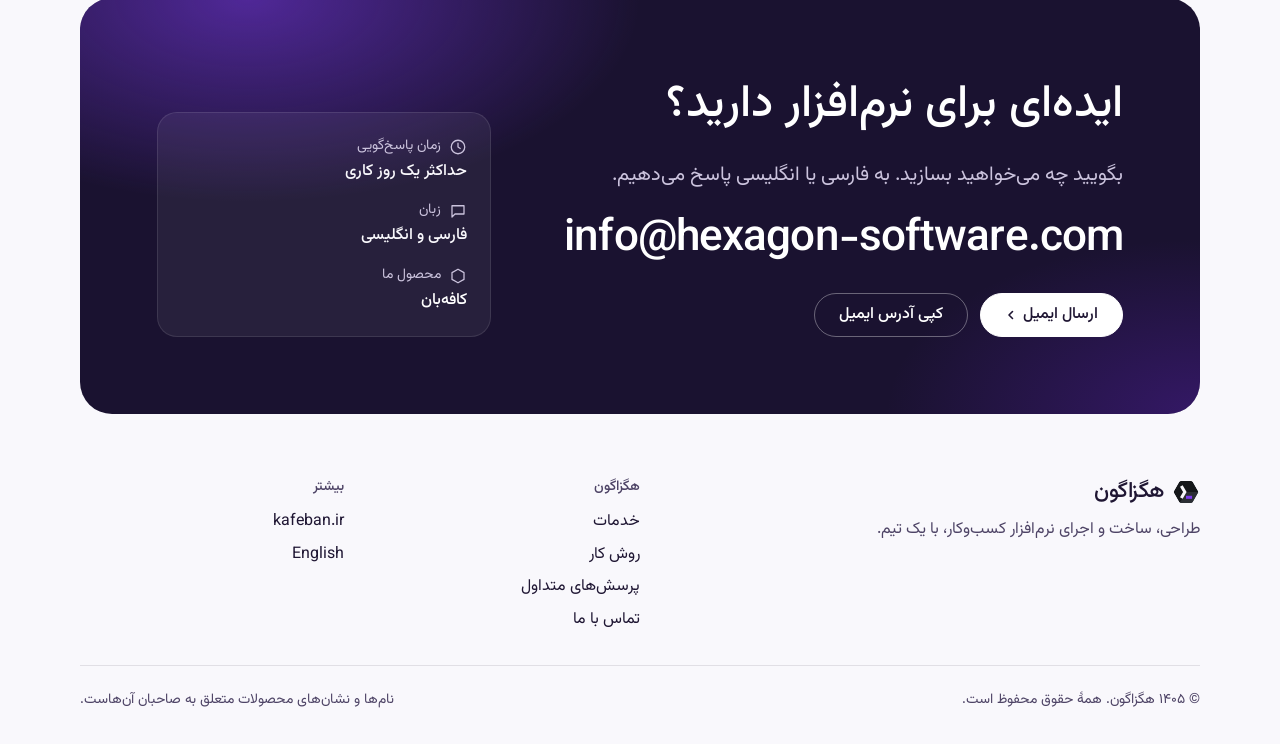
==== commit e960c847: "docs(faq): name MySQL and Kubernetes in the technologies answer" ====
--- a/fa/index.html
+++ b/fa/index.html
@@ -241,7 +241,7 @@
         <div class="faq">
           <div class="faq__item" data-rise><h3>هگزاگون چه کاری انجام می‌دهد؟</h3><p>نرم‌افزار طراحی می‌کنیم، می‌سازیم و اجرا می‌کنیم: اپلیکیشن وب و موبایل، سرویس‌های ابری و اتصال به سامانه‌های مورد نیاز.</p></div>
           <div class="faq__item" data-rise><h3>برای کسب‌وکار من هم نرم‌افزار می‌سازید؟</h3><p>بله. نیازتان را برایمان ایمیل کنید؛ با چند پرسش و یک برنامهٔ اولیه پاسخ می‌دهیم.</p></div>
-          <div class="faq__item" data-rise><h3>از چه فناوری‌هایی استفاده می‌کنید؟</h3><p>TypeScript با NestJS و React، زبان Go برای سرویس‌های پرسرعت، و PostgreSQL و Redis؛ همه در کانتینرهای Docker.</p></div>
+          <div class="faq__item" data-rise><h3>از چه فناوری‌هایی استفاده می‌کنید؟</h3><p>TypeScript با NestJS و React، زبان Go برای سرویس‌های پرسرعت، و PostgreSQL، MySQL و Redis برای داده‌ها؛ همه در کانتینرهای Docker و اجراشده روی Kubernetes.</p></div>
         </div>
         <div class="faq">
           <div class="faq__item" data-rise><h3>رابط فارسی هم طراحی می‌کنید؟</h3><p>بله. صفحه‌ها را راست‌به‌چپ و فارسی‌محور با تاریخ شمسی طراحی می‌کنیم و به انگلیسی هم کار می‌کنیم.</p></div>
